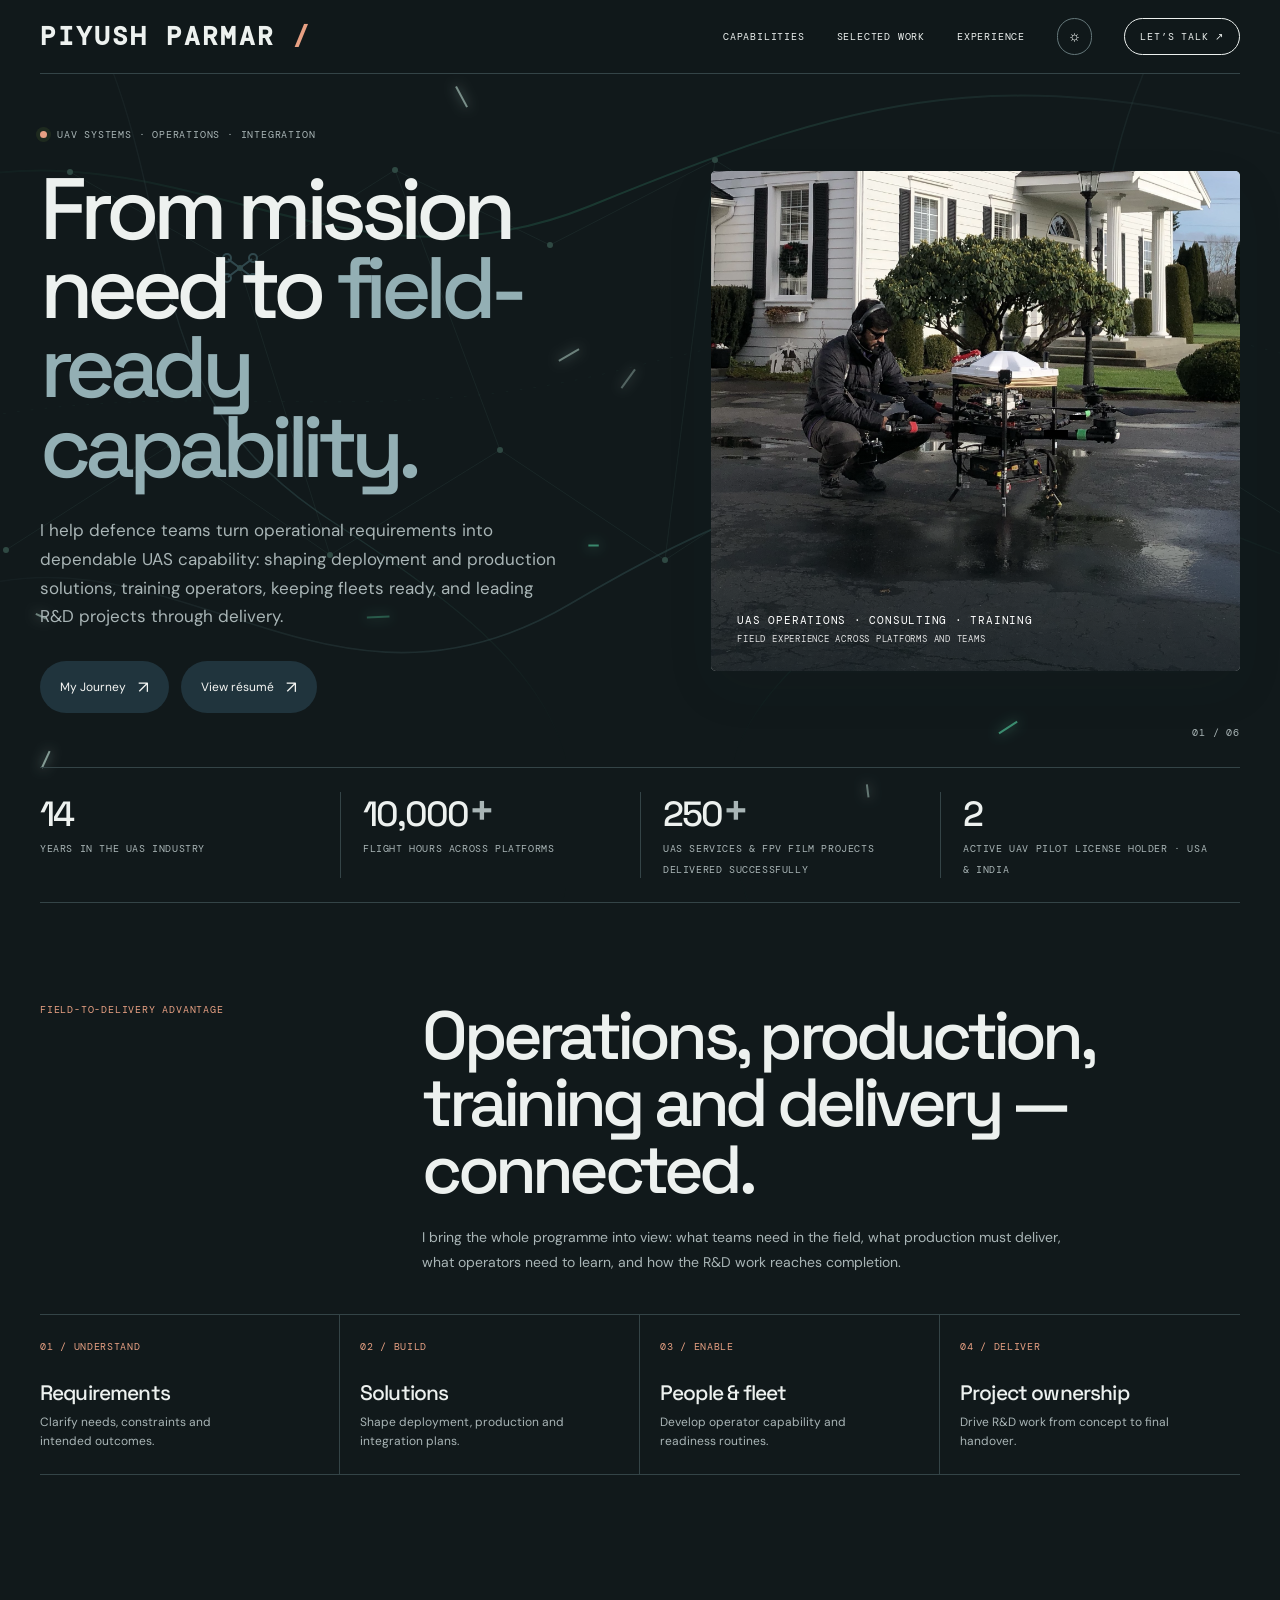
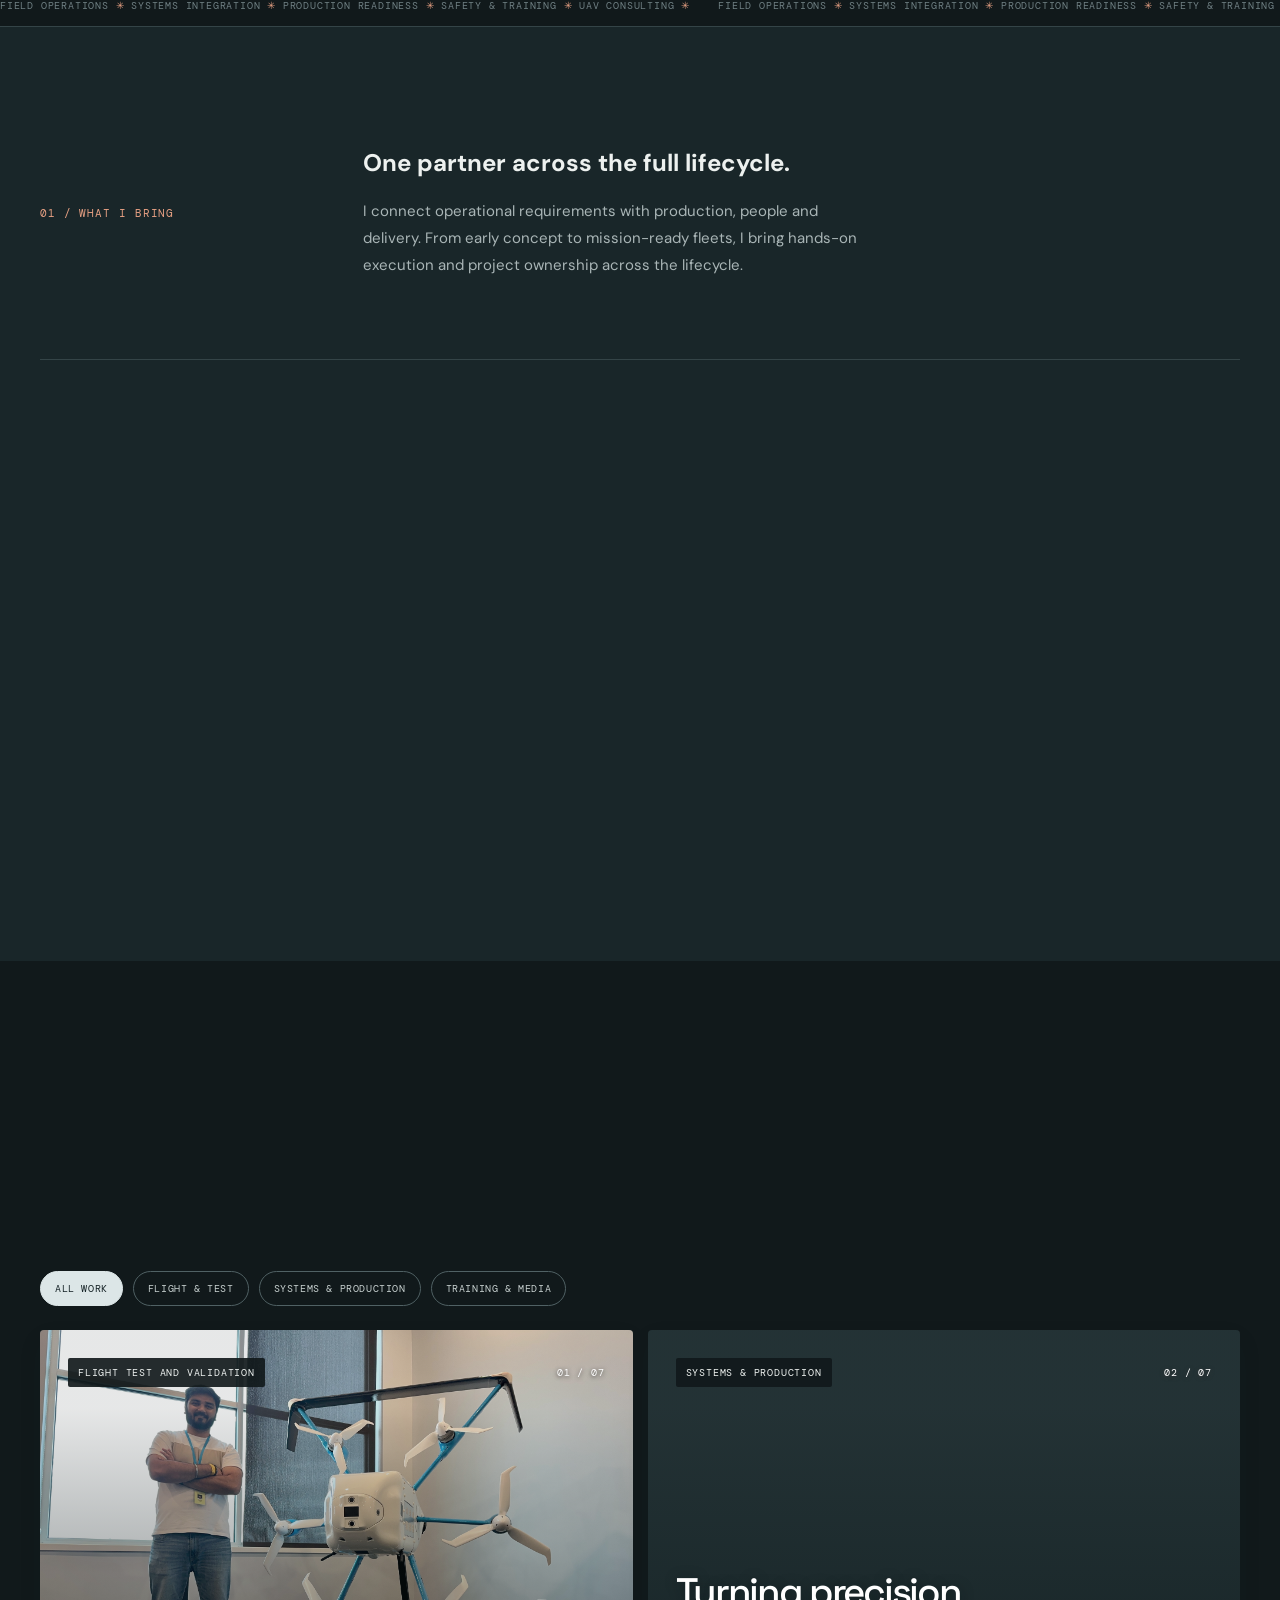
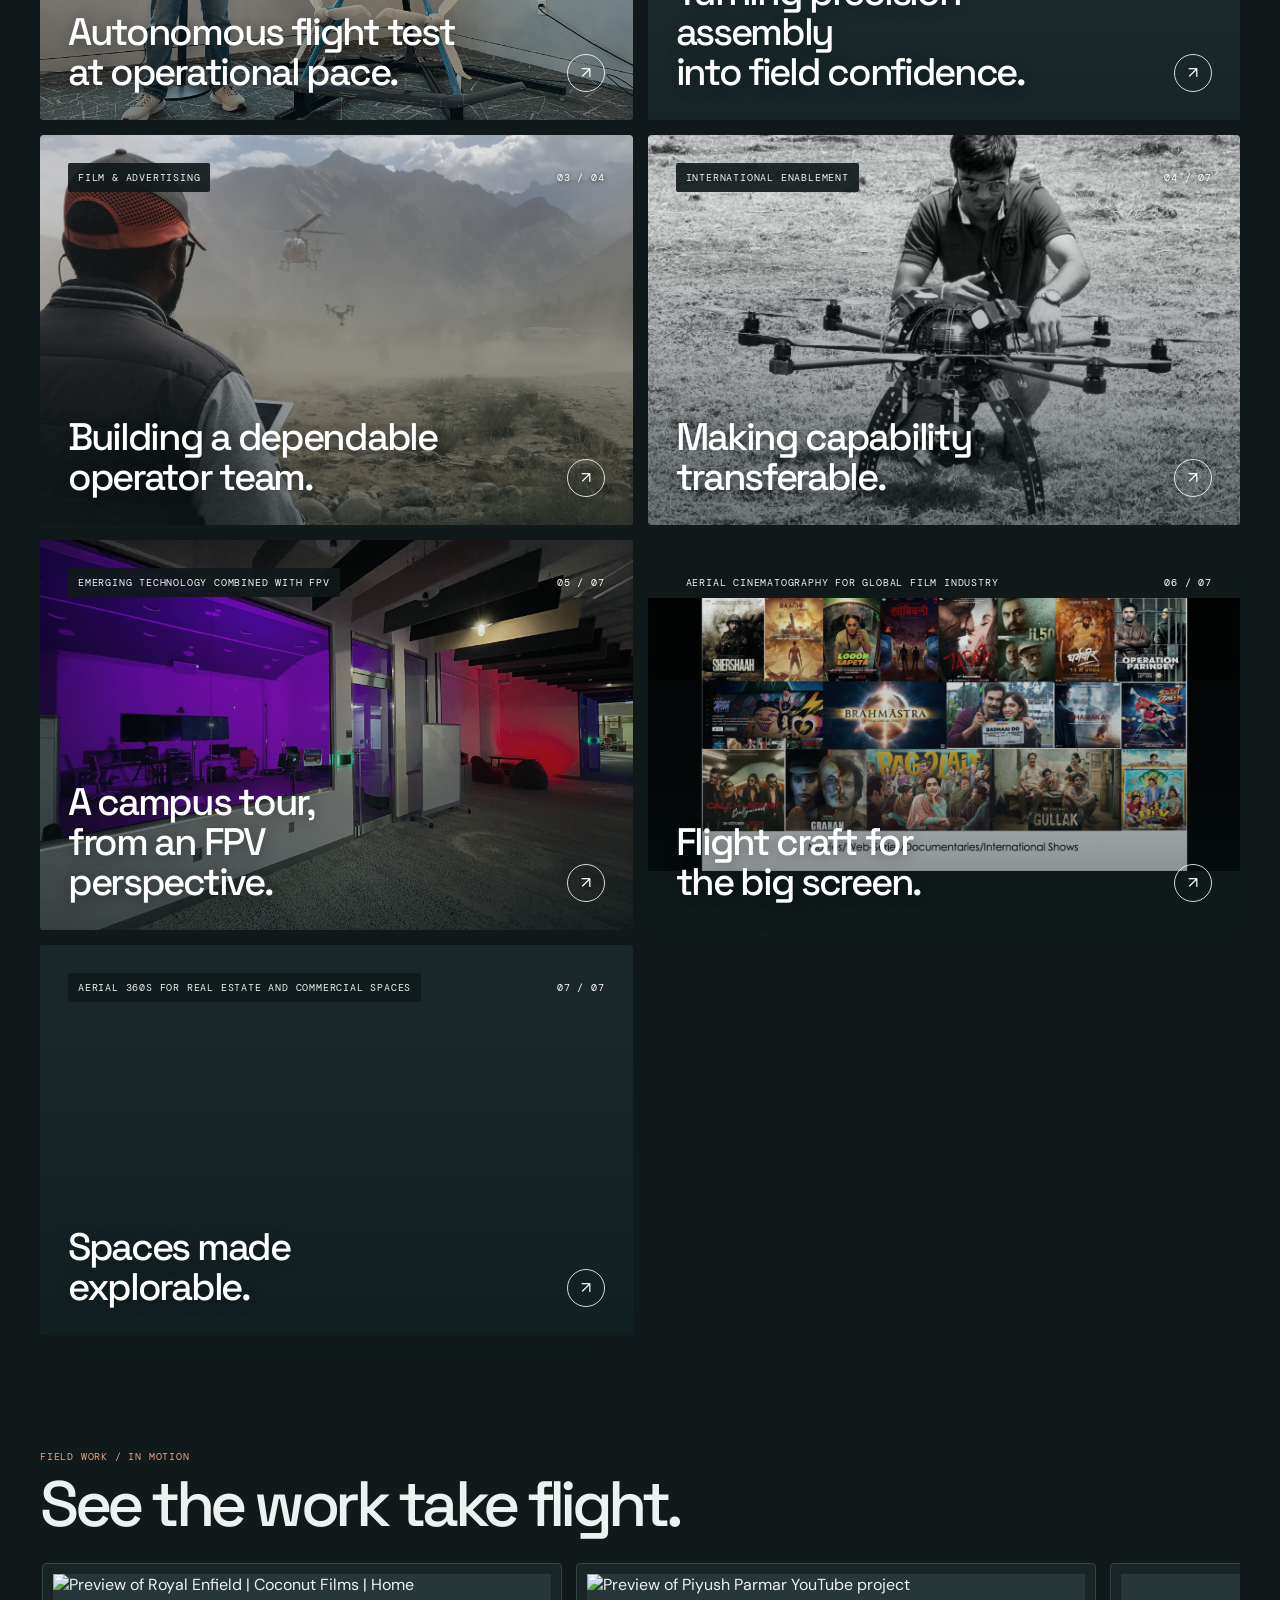
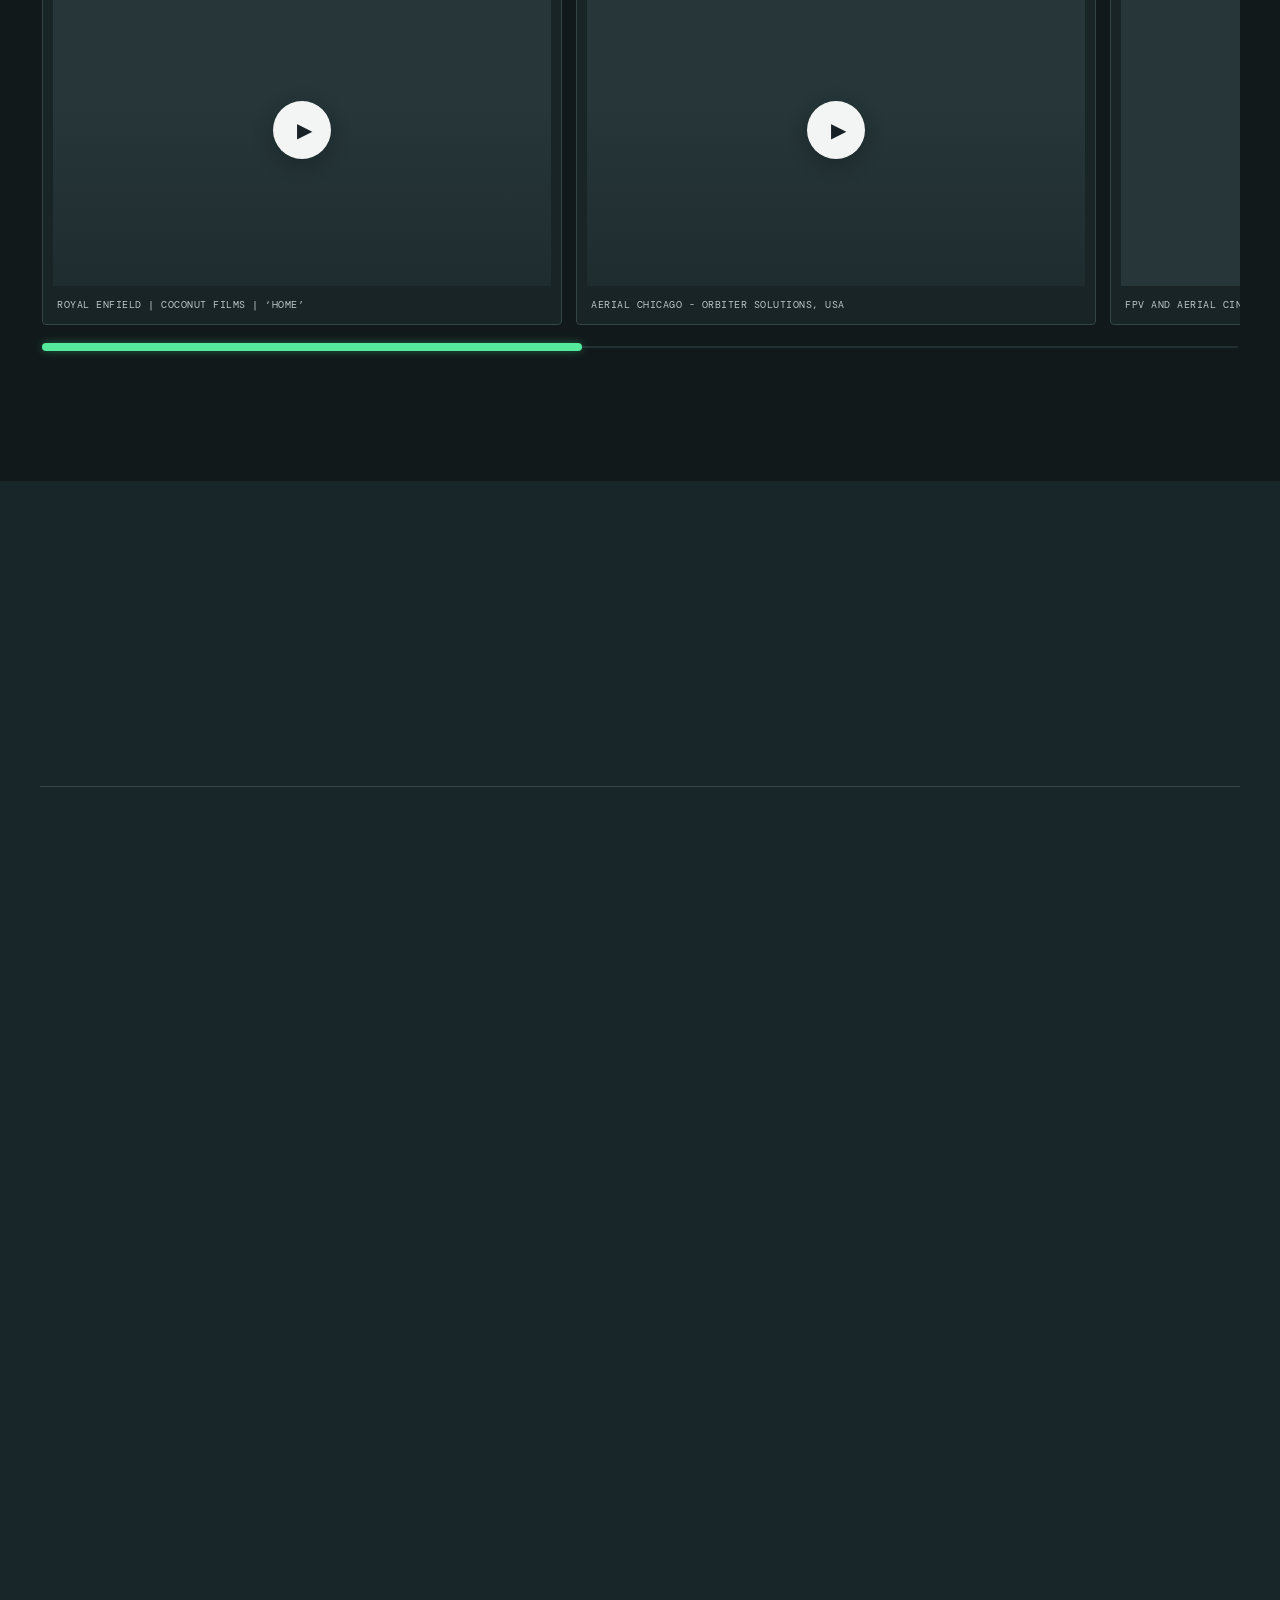
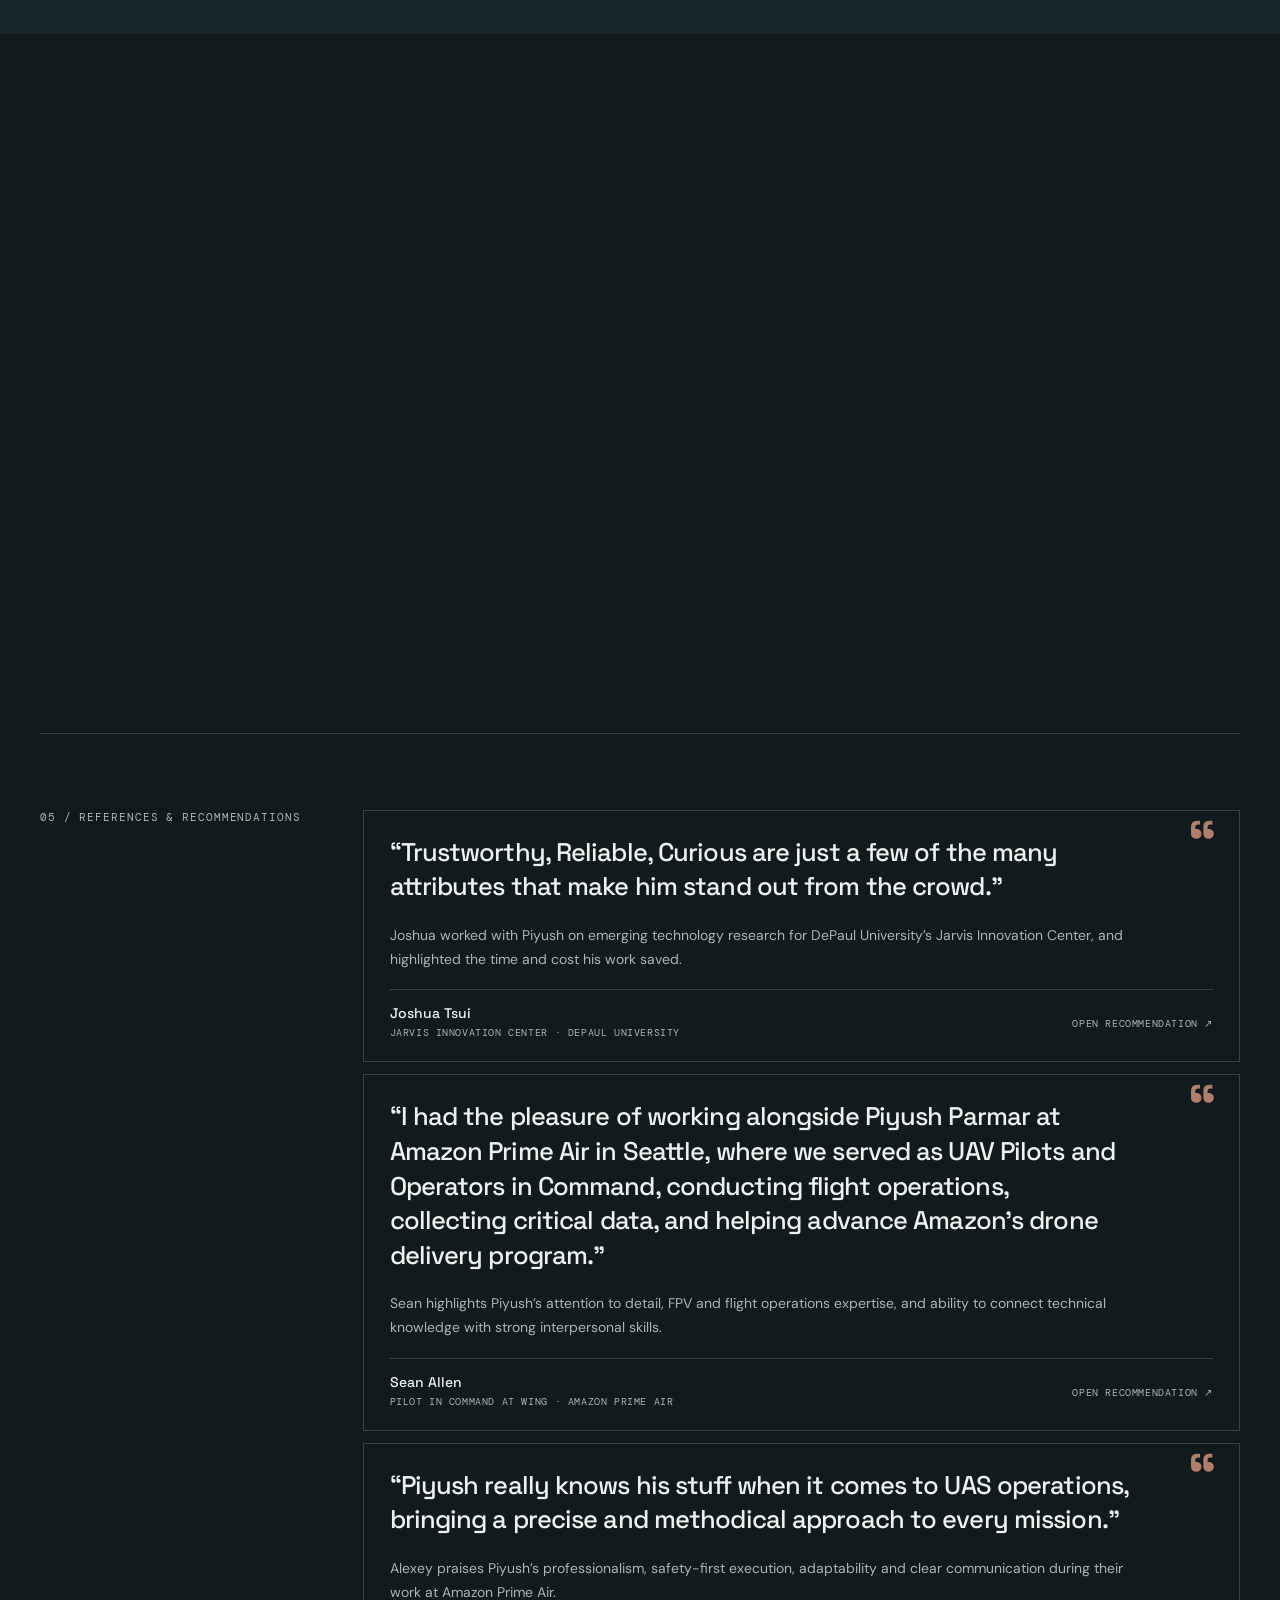
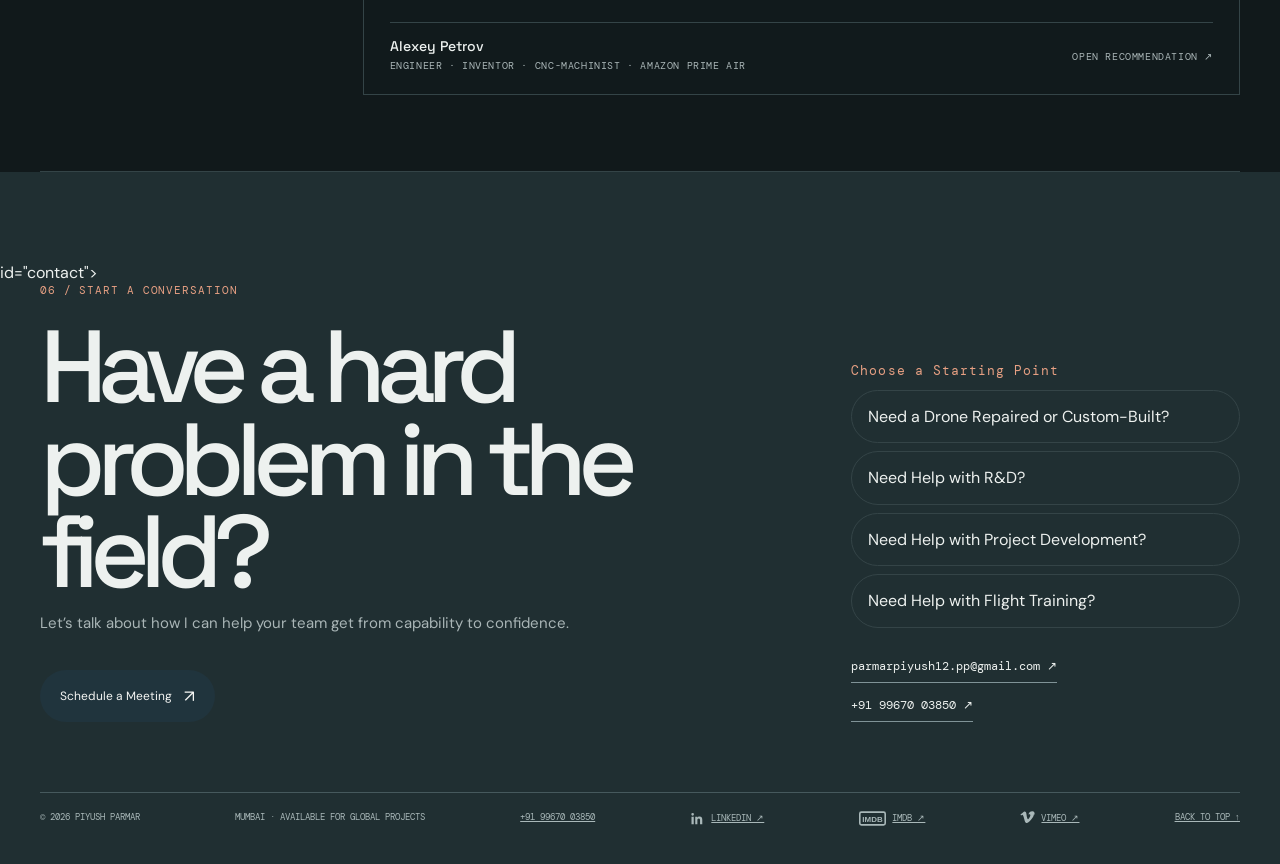
==== index.html @ 4d2d14af "Add Alexey Petrov recommendation" ====
<!DOCTYPE html>
<html lang="en" data-theme="dark">
<head>
<meta charset="utf-8"><meta name="viewport" content="width=device-width, initial-scale=1"><meta name="theme-color" content="#e9e8e2">
<title>Piyush Parmar — UAV & Defence Systems Consultant</title>
<meta name="description" content="Piyush Parmar is a UAS consultant and freelance defence contractor with 14 years in the industry and 10,000+ flight hours. Deployment, production, training, fleet readiness and defence R&D delivery.">
<style>
@import url('https://fonts.googleapis.com/css2?family=DM+Mono:wght@400;500&family=DM+Sans:wght@400;500;600;700&family=Space+Grotesk:wght@400;500;600;700&display=swap');
:root{--paper:#e9e8e2;--ink:#161b19;--muted:#65706a;--line:#bfc3b9;--lime:#c9f36a;--orange:#ef724b;--dark:#171d1a;--mono:'DM Mono',monospace;--display:'Space Grotesk',sans-serif;--body:'DM Sans',sans-serif}*{box-sizing:border-box}html{scroll-behavior:smooth}body{margin:0;background:var(--paper);color:var(--ink);font-family:var(--body);cursor:crosshair}a{color:inherit;text-decoration:none}button{font:inherit;color:inherit}.wrap{width:min(1380px,calc(100% - 72px));margin:auto}.mono,.eyebrow,.nav a,.tag,.meta,.index,.ticker,.micro{font-family:var(--mono);text-transform:uppercase;letter-spacing:.08em;font-size:10px}.nav{display:flex;justify-content:space-between;align-items:center;padding:22px 0;border-bottom:1px solid var(--line)}.brand{font:600 16px var(--display);letter-spacing:-.04em}.brand span{color:#708048}.navlinks{display:flex;gap:32px;align-items:center}.nav a{transition:opacity .2s}.nav a:hover{opacity:.55}.nav .contact-link{padding:11px 15px;border:1px solid var(--ink);border-radius:99px}.hero{min-height:680px;display:grid;grid-template-columns:1.05fr .95fr;gap:5%;align-items:center;padding:54px 0 70px;position:relative}.hero-copy{position:relative;z-index:1}.eyebrow{display:flex;gap:10px;align-items:center;color:var(--muted)}.eyebrow i{display:block;width:7px;height:7px;border-radius:50%;background:#7c9d3d;box-shadow:0 0 0 4px #7c9d3d22}.hero h1{font:500 clamp(56px,7.6vw,112px)/.91 var(--display);letter-spacing:-.085em;margin:28px 0 30px;max-width:760px}.hero h1 em{font-style:normal;color:#707c61}.hero-intro{font-size:17px;line-height:1.7;color:#515b54;max-width:500px}.actions{display:flex;gap:12px;margin-top:30px;flex-wrap:wrap}.pill{display:inline-flex;gap:12px;align-items:center;border-radius:99px;background:var(--ink);color:var(--paper);padding:15px 20px;font-size:12px;transition:transform .2s,background .2s}.pill:hover{transform:translateY(-3px);background:#354039}.pill.secondary{background:transparent;color:var(--ink);border:1px solid var(--line)}.pill .arrow{font-size:17px}.hero-art{height:510px;position:relative;overflow:hidden;background:#bcc3b4;border-radius:3px;isolation:isolate}.hero-art:before{content:'';position:absolute;inset:0;background:linear-gradient(155deg,transparent 25%,#202820bb 100%);z-index:-1}.hero-art:after{content:'';position:absolute;inset:0;background:repeating-linear-gradient(0deg,transparent 0 39px,#25342a14 40px),repeating-linear-gradient(90deg,transparent 0 39px,#25342a14 40px);z-index:-1}.terrain{position:absolute;inset:0;background:radial-gradient(ellipse at 60% 42%,#eef0db 0 4%,transparent 4.3%),radial-gradient(ellipse at 60% 42%,transparent 0 16%,#35453655 16.2% 16.5%,transparent 16.7% 31%,#35453655 31.2% 31.5%,transparent 31.7% 47%,#35453655 47.2% 47.5%,transparent 47.7%),linear-gradient(132deg,#89957d,#c4cbb9 45%,#65715e);opacity:.88}.terrain-lines{position:absolute;inset:-25%;background:repeating-linear-gradient(152deg,transparent 0 22px,#f3efd133 23px 24px,transparent 25px 55px);transform:rotate(-8deg);opacity:.7}.flight-path{position:absolute;inset:13% 8% 18%;border:1px dashed #f3f3e2a6;border-left:0;border-bottom:0;border-radius:50%;transform:rotate(-22deg)}.drone{position:absolute;width:170px;height:170px;left:48%;top:40%;transform:translate(-50%,-50%);filter:drop-shadow(0 18px 17px #10171155);animation:float 5s ease-in-out infinite}.drone svg{width:100%;height:100%;overflow:visible}.drone .spin{transform-origin:center;animation:spin 2.2s linear infinite}.drone .spin2{animation-direction:reverse;animation-duration:1.8s}@keyframes spin{to{transform:rotate(360deg)}}@keyframes float{50%{translate:0 -9px}}.coord{position:absolute;color:#f5f4e8;font:10px var(--mono);text-shadow:0 1px 5px #111}.coord.top{top:18px;left:18px}.coord.bottom{right:18px;bottom:18px;text-align:right}.scan{position:absolute;left:8%;top:18%;width:8px;height:8px;border:1px solid var(--lime);border-radius:50%;box-shadow:0 0 0 7px #c9f36a33,0 0 22px var(--lime)}.art-label{position:absolute;left:20px;bottom:24px;color:#fff;font:11px var(--mono);text-transform:uppercase;letter-spacing:.07em}.art-label small{display:block;color:#ffffffa6;margin-top:6px;font-size:9px}.hero-index{position:absolute;right:0;bottom:28px;color:#899087}.stats{display:grid;grid-template-columns:repeat(4,1fr);border-top:1px solid var(--line);border-bottom:1px solid var(--line);padding:22px 0 24px}.stat{padding:0 22px;border-left:1px solid var(--line)}.stat:first-child{padding-left:0;border:0}.stat strong{display:block;font:500 35px var(--display);letter-spacing:-.06em}.stat span{color:var(--muted);font:10px var(--mono);text-transform:uppercase;letter-spacing:.06em}.section{padding:130px 0}.section-head{display:grid;grid-template-columns:.5fr 1.5fr;gap:30px;margin-bottom:60px}.section h2{font:500 clamp(42px,6vw,76px)/.98 var(--display);letter-spacing:-.07em;margin:0;max-width:800px}.section-intro{font-size:15px;line-height:1.8;color:var(--muted);max-width:510px;margin:20px 0}.services{background:var(--dark);color:var(--paper);padding:110px 0 120px}.services .eyebrow{color:#adb5aa}.services .section-intro{color:#a7b0a8}.service-grid{display:grid;grid-template-columns:repeat(3,1fr);border-top:1px solid #49514b}.service{padding:25px 24px 28px 0;border-bottom:1px solid #49514b;min-height:240px;transition:background .25s,padding .25s}.service:hover{background:#222a24;padding-left:14px}.service .index{color:#c9f36a}.service h3{font:500 24px var(--display);letter-spacing:-.04em;margin:34px 0 12px}.service p{color:#a8b0a9;font-size:13px;line-height:1.65;max-width:320px}.service .s-icon{float:right;color:#c9f36a;font:24px var(--mono)}.work{padding:120px 0}.filters{display:flex;gap:8px;flex-wrap:wrap;margin-bottom:24px}.filter{border:1px solid var(--line);background:transparent;border-radius:99px;padding:10px 14px;font:10px var(--mono);text-transform:uppercase;letter-spacing:.06em;cursor:pointer}.filter.active,.filter:hover{background:var(--ink);color:var(--paper);border-color:var(--ink)}.case-grid{display:grid;grid-template-columns:1fr 1fr;gap:15px}.case{min-height:370px;padding:28px;position:relative;overflow:hidden;background:#c4c8bc;display:flex;flex-direction:column;justify-content:space-between;cursor:pointer;transition:transform .3s}.case:hover{transform:translateY(-5px)}.case:nth-child(2){background:#c3c7ba}.case:nth-child(3){background:#adb6a6}.case:nth-child(4){background:#d6cdb9}.case-bg{position:absolute;inset:0;opacity:.5;transition:transform .6s}.case:hover .case-bg{transform:scale(1.04)}.case-bg.flight{background:radial-gradient(ellipse at 48% 60%,#dce2c6 0 4%,transparent 4.5%),repeating-radial-gradient(ellipse at 48% 60%,transparent 0 38px,#55634c33 39px 40px),linear-gradient(130deg,#9da895,#717e6d)}.case-bg.factory{background:linear-gradient(110deg,transparent 30%,#25312eaa 31% 33%,transparent 34%),repeating-linear-gradient(90deg,transparent 0 63px,#313c37aa 64px 68px),linear-gradient(#c5c8b8,#727b6c)}.case-bg.camera{background:radial-gradient(ellipse at 60% 45%,#e9e3cf 0 7%,transparent 8%),repeating-linear-gradient(0deg,transparent 0 25px,#3c463b33 26px 27px),linear-gradient(135deg,#838c7c,#b7b5a1)}.case-bg.team{background:radial-gradient(ellipse at 45% 55%,#e1d8c0 0 3%,transparent 4%),radial-gradient(ellipse at 70% 49%,#5f6355 0 5%,transparent 6%),linear-gradient(135deg,#a5a895,#c6c5ad)}.case-top,.case-bottom{position:relative;z-index:1;display:flex;justify-content:space-between;align-items:center}.case-bottom{align-items:flex-end}.case .tag{background:#e9e8e2d9;padding:8px 10px}.case .index{color:#fff;text-shadow:0 1px 4px #333}.case h3{font:500 clamp(25px,3vw,39px)/1.04 var(--display);letter-spacing:-.06em;max-width:390px;margin:0}.case .open{width:38px;height:38px;border:1px solid var(--ink);border-radius:50%;display:grid;place-items:center;transition:background .2s,color .2s}.case:hover .open{background:var(--ink);color:var(--paper)}.case.hidden{display:none}.note{font-size:11px;color:var(--muted);margin-top:20px}.timeline{background:#d9d9d1;padding:110px 0}.timeline-list{border-top:1px solid #b7b9b0}.role{display:grid;grid-template-columns:.6fr 1.1fr 1.2fr;gap:28px;padding:25px 0;border-bottom:1px solid #b7b9b0;align-items:start}.role .date{color:var(--muted);font:14px var(--mono);text-transform:uppercase;letter-spacing:.04em;padding-top:6px}.role h3{font:500 21px var(--display);letter-spacing:-.04em;margin:0}.role .org{font-size:12px;color:#778078;margin-top:5px}.role p{font-size:12px;color:#586159;line-height:1.7;margin:0;max-width:440px}.capability{padding:130px 0}.cap-grid{display:grid;grid-template-columns:repeat(3,1fr);gap:10px;margin-top:48px}.cap{border:1px solid var(--line);padding:24px;min-height:190px}.cap .index{color:#78826d}.cap h3{font:500 20px var(--display);margin:34px 0 8px}.cap p{font-size:12px;color:var(--muted);line-height:1.65}.contact{background:var(--lime);padding:95px 0 40px}.contact-main{display:flex;justify-content:space-between;align-items:flex-end;gap:30px;padding-bottom:70px}.contact h2{font:500 clamp(54px,8vw,110px)/.9 var(--display);letter-spacing:-.09em;margin:24px 0 12px;max-width:820px}.contact p{font-size:15px;color:#3e4a32}.contact-details{display:grid;gap:15px;justify-items:start}.contact-link-large{font:12px var(--mono);border-bottom:1px solid #71834e;padding-bottom:8px;white-space:nowrap}.footer{display:flex;justify-content:space-between;border-top:1px solid #9bb557;padding:18px 0 4px;color:#5d6d3b;font:9px var(--mono);text-transform:uppercase}.footer a{text-decoration:underline}.modal{position:fixed;inset:0;background:#101612c7;z-index:20;display:none;place-items:center;padding:20px}.modal.show{display:grid}.modal-card{background:var(--paper);max-width:680px;width:100%;padding:clamp(25px,5vw,54px);position:relative;animation:rise .25s ease}.modal-card h2{font:500 clamp(32px,5vw,53px)/1 var(--display);letter-spacing:-.07em;margin:24px 0 16px}.modal-card p{font-size:14px;color:#586159;line-height:1.8}.modal-close{position:absolute;right:20px;top:20px;border:1px solid var(--line);background:transparent;width:36px;height:36px;border-radius:50%;cursor:pointer}.modal-meta{display:flex;gap:10px;flex-wrap:wrap;margin-top:22px}.modal-meta span{padding:8px 10px;background:#d9dcd1;font:9px var(--mono);text-transform:uppercase}.project-link{margin-top:18px}@keyframes rise{from{opacity:0;transform:translateY(12px)}to{opacity:1;transform:none}}.reveal{opacity:0;transform:translateY(18px);transition:opacity .7s,transform .7s}.reveal.in{opacity:1;transform:none}.ticker-wrap{overflow:hidden;border-bottom:1px solid var(--line);padding:14px 0;color:#70786e}.ticker{white-space:nowrap;animation:marquee 30s linear infinite;display:flex;width:max-content;gap:28px}.ticker b{color:#758a4b;font-weight:400}@keyframes marquee{to{transform:translateX(-50%)}}.edge{padding:92px 0 105px}.edge-head{display:grid;grid-template-columns:.6fr 1.4fr;column-gap:32px}.edge-head .eyebrow{grid-column:1}.edge-head h2{font:500 clamp(38px,5.5vw,68px)/.98 var(--display);letter-spacing:-.07em;margin:0;max-width:850px;grid-column:2;grid-row:1 / span 2}.edge-head p{grid-column:2;color:var(--muted);line-height:1.75;font-size:14px;max-width:650px;margin:22px 0 40px}.edge-steps{grid-column:1 / -1;display:grid;grid-template-columns:repeat(4,1fr);border-top:1px solid var(--line);border-bottom:1px solid var(--line)}.edge-steps article{padding:19px 18px 22px 0;border-right:1px solid var(--line)}.edge-steps article+article{padding-left:20px}.edge-steps article:last-child{border:0}.edge-steps span{font:10px var(--mono);letter-spacing:.07em;color:#71804e}.edge-steps h3{font:500 21px var(--display);margin:24px 0 7px;letter-spacing:-.04em}.edge-steps p{color:var(--muted);font-size:12px;line-height:1.6;max-width:220px;margin:0}
@media(max-width:800px){.wrap{width:min(100% - 36px,650px)}.navlinks{gap:15px}.navlinks a:not(.contact-link){display:none}.hero{grid-template-columns:1fr;padding:55px 0 40px;gap:35px;min-height:0}.hero h1{font-size:clamp(59px,14vw,92px)}.hero-art{height:390px}.stats{grid-template-columns:1fr 1fr;gap:20px}.stat{border:0;padding:0}.stat strong{font-size:30px}.section{padding:85px 0}.section-head{grid-template-columns:1fr;gap:18px;margin-bottom:35px}.edge-head{grid-template-columns:1fr}.edge-head .eyebrow,.edge-head h2,.edge-head p{grid-column:1;grid-row:auto}.edge-head h2{margin-top:16px}.edge-steps{grid-template-columns:1fr 1fr}.edge-steps article:nth-child(2){border-right:0}.edge-steps article:nth-child(3){padding-left:0}.section-intro{margin:0}.services{padding:85px 0}.service-grid{grid-template-columns:1fr 1fr}.service{min-height:210px}.case-grid{grid-template-columns:1fr}.case{min-height:320px}.role{grid-template-columns:1fr 1.5fr;gap:8px 20px}.role p{grid-column:2}.cap-grid{grid-template-columns:1fr 1fr}.contact-main{display:block}.contact-link-large{display:inline-block;margin-top:24px}.footer{gap:12px;flex-wrap:wrap}}@media(max-width:480px){.wrap{width:calc(100% - 30px)}.brand{font-size:14px}.hero h1{font-size:58px}.hero-art{height:330px}.drone{width:140px;height:140px}.service-grid,.cap-grid{grid-template-columns:1fr}.edge-steps{grid-template-columns:1fr}.edge-steps article,.edge-steps article+article{padding:17px 0;border-right:0;border-bottom:1px solid var(--line)}.edge-steps article:last-child{border-bottom:0}.service{min-height:180px}.role{grid-template-columns:1fr}.role p{grid-column:1}.role h3{margin-top:4px}.section h2{font-size:48px}.contact h2{font-size:58px}.actions .pill{padding:13px 15px}.footer{font-size:8px}}
</style>
<style id="reference-style-preview">
:root{--paper:#f3f5f4;--ink:#182126;--muted:#63727a;--line:#d2d9d9;--lime:#dce6e7;--orange:#bd6648;--dark:#e7ecec;--mono:'DM Mono',monospace;--display:'Space Grotesk',sans-serif;--body:'DM Sans',sans-serif}
html{scroll-padding-top:80px}body{background:var(--paper);color:var(--ink);cursor:auto}.wrap{width:min(1240px,calc(100% - 80px))}.nav{position:sticky;top:0;background:#f3f5f4ed;backdrop-filter:blur(12px);z-index:10;padding:18px 0;border-color:var(--line)}.brand span{color:var(--orange);background:transparent}.eyebrow i{color:var(--orange);background:var(--orange)}.hero{min-height:610px;grid-template-columns:1fr .9fr;gap:7%;padding:54px 0}.hero h1{font-size:clamp(54px,6.8vw,94px);letter-spacing:-.075em}.hero h1 em{color:#56717b}.hero-intro{color:#52636b;max-width:530px}.pill{background:#20343d;color:#f4f5f3}.pill:hover{background:#385662}.pill.secondary{background:transparent;color:var(--ink);border-color:#9caaad}.hero-art{height:500px;background:#ced8d9;border-radius:5px;box-shadow:0 18px 50px #192d3214;overflow:hidden}.hero-art:before{z-index:1;background:linear-gradient(180deg,transparent 54%,#101b20aa 100%)}.hero-art:after{display:none}.hero-art .terrain,.hero-art .terrain-lines,.hero-art .flight-path,.hero-art .scan,.hero-art .drone,.hero-art>.coord{display:none}.reference-photo{position:absolute;inset:0;width:100%;height:100%;object-fit:cover;object-position:center 35%;filter:saturate(.76)}.art-label{z-index:2;left:26px;bottom:26px;font-size:11px}.art-label small{color:#ffffffe0}.hero-index{color:var(--muted)}.stats{padding:24px 0;border-color:var(--line)}.stat{border-color:var(--line)}.stat strong{color:#243840}.stat strong span{color:var(--orange)}.stat span{color:var(--muted)}.edge{padding:100px 0 110px}.edge-steps{border-color:var(--line)}.edge-steps article{border-color:var(--line)}.edge-steps span,.edge-head .eyebrow{color:var(--orange)}.edge-steps p{color:var(--muted)}.ticker-wrap{border-color:var(--line);color:#6f7f83}.ticker b{color:var(--orange)}.services{background:#e7ecec;color:var(--ink);padding:100px 0}.services .eyebrow{color:var(--orange)}.services .section-intro{color:var(--muted)}.service-grid{border-color:#cad3d4}.service{border-color:#cad3d4}.service:hover{background:#dde5e5}.service .index,.service .s-icon{color:var(--orange)}.service p{color:#596970}.case{min-height:390px;border-radius:4px;background:#dce2e1;box-shadow:0 10px 26px #1a2a3010}.case-bg{opacity:1;background-size:cover;background-position:center;filter:saturate(.78)}.case:after{content:'';position:absolute;inset:0;z-index:0;background:linear-gradient(180deg,#0b17191a 20%,#0b17198c 100%);pointer-events:none}.case-top,.case-bottom{z-index:1}.case .tag{background:#f3f5f4e8;color:var(--ink);border-radius:2px}.case .index{color:white}.case h3{color:#fff;text-shadow:0 2px 14px #08111366}.case .open{color:#fff;border-color:#ffffffd1}.case:hover .open{background:#fff;color:var(--ink)}.work{padding:105px 0}.filters{gap:10px}.filter{border-color:#c2cccd;color:#52636a}.filter.active,.filter:hover{background:#20343d;border-color:#20343d}.note{color:var(--muted)}.media-showcase{padding:10px 0 110px}.media-heading{display:flex;justify-content:space-between;align-items:end;gap:30px;margin-bottom:28px}.media-heading .eyebrow{color:var(--orange)}.media-heading h2{font:500 clamp(38px,5vw,64px)/.98 var(--display);letter-spacing:-.07em;margin:10px 0 0}.media-heading p{max-width:390px;color:var(--muted);line-height:1.7;font-size:13px}.media-grid{display:flex;gap:14px;overflow-x:auto;overscroll-behavior-x:contain;scroll-snap-type:x mandatory;scroll-padding:2px;padding:0 2px 16px;scrollbar-width:thin;scrollbar-color:var(--muted) transparent}.media-card{flex:0 0 clamp(300px,42vw,520px);scroll-snap-align:start}.media-card{margin:0;background:#e3e8e7;border:1px solid var(--line);padding:10px;border-radius:4px}.media-frame{display:block;width:100%;aspect-ratio:16/10;border:0;background:#d4dddd;object-fit:cover}.media-card figcaption{font:10px var(--mono);letter-spacing:.05em;text-transform:uppercase;color:#56676d;padding:12px 4px 3px}.timeline{background:#e8eceb;padding:100px 0}.timeline-list{border-color:#cbd3d3}.role{border-color:#cbd3d3}.role .date{color:var(--orange)}.role p{color:#56666d}.role .org{color:#68777c}.cap-grid{gap:14px}.cap{background:#f6f7f5;border-color:#d2d9d9;border-radius:3px}.cap .index{color:var(--orange)}.cap p{color:#596970}.contact{background:#dfe8e8;padding:90px 0 34px}.contact .eyebrow{color:var(--orange)}.contact p{color:#506168}.contact-link-large{border-color:#87999d}.footer{border-color:#c0ccce;color:#50666e}.contact-details{display:grid;gap:15px;justify-items:start}.modal{background:#142126c7}.modal-card{border-radius:4px}.modal-meta span{background:#e0e7e6}@media(max-width:800px){.wrap{width:calc(100% - 36px)}.hero{grid-template-columns:1fr;gap:30px}.hero-art{height:410px}.services,.work,.timeline,.capability{padding-top:80px;padding-bottom:80px}.media-grid{grid-template-columns:1fr 1fr}.media-heading{display:block}.media-heading p{margin-top:14px}.contact{padding-top:75px}}@media(max-width:480px){.wrap{width:calc(100% - 30px)}.nav{padding:15px 0}.hero-art{height:335px}.hero h1{font-size:58px}.media-grid{grid-template-columns:1fr}.media-card{padding:8px}.media-heading h2{font-size:42px}}
</style>
<style id="theme-toggle-styles">
html[data-theme="dark"]{--paper:#11191b;--ink:#edf1ef;--muted:#a9b5b6;--line:#344447;--lime:#1d2b2e;--orange:#e7a083;--dark:#1a282b;background:var(--paper);color:var(--ink)}
html[data-theme="dark"] body{background:var(--paper);color:var(--ink)}html[data-theme="dark"] .nav{background:#11191bef;border-color:var(--line)}html[data-theme="dark"] .brand span{color:var(--orange)}html[data-theme="dark"] .hero h1 em{color:#93afb4}html[data-theme="dark"] .hero-intro,html[data-theme="dark"] .services .section-intro,html[data-theme="dark"] .service p,html[data-theme="dark"] .edge-steps p,html[data-theme="dark"] .note,html[data-theme="dark"] .role p,html[data-theme="dark"] .role .org,html[data-theme="dark"] .cap p,html[data-theme="dark"] .media-heading p,html[data-theme="dark"] .contact p{color:var(--muted)}html[data-theme="dark"] .stat strong{color:var(--ink)}html[data-theme="dark"] .stat span{color:var(--muted)}html[data-theme="dark"] .services,html[data-theme="dark"] .timeline{background:#192629;color:var(--ink)}html[data-theme="dark"] .service:hover{background:#223236}html[data-theme="dark"] .service-grid,html[data-theme="dark"] .service,html[data-theme="dark"] .timeline-list,html[data-theme="dark"] .role,html[data-theme="dark"] .edge-steps,html[data-theme="dark"] .edge-steps article{border-color:var(--line)}html[data-theme="dark"] .filter{border-color:#506164;color:#c7d0cf}html[data-theme="dark"] .filter.active,html[data-theme="dark"] .filter:hover{background:#dce6e7;color:#142125;border-color:#dce6e7}html[data-theme="dark"] .case{background:#263538}html[data-theme="dark"] .case .tag{background:#11191be8;color:#edf1ef}html[data-theme="dark"] .case .open{color:#fff;border-color:#ffffffd1}html[data-theme="dark"] .cap{background:#182426;border-color:var(--line)}html[data-theme="dark"] .contact{background:#202f32}html[data-theme="dark"] .contact-link-large{border-color:#809397}html[data-theme="dark"] .footer{border-color:#46595d;color:#a9b8b9}html[data-theme="dark"] .media-card{background:#182426;border-color:var(--line)}html[data-theme="dark"] .media-frame{background:#263639}html[data-theme="dark"] .media-card figcaption{color:#bac7c8}html[data-theme="dark"] .modal-card{background:var(--paper);color:var(--ink)}html[data-theme="dark"] .modal-card p{color:var(--muted)}html[data-theme="dark"] .modal-meta span{background:#243437;color:#e0e8e7}html[data-theme="dark"] .theme-toggle{color:var(--ink);border-color:#65777a}
.theme-toggle{display:inline-flex;align-items:center;gap:7px;border:1px solid #9caaad;background:transparent;color:var(--ink);border-radius:99px;padding:10px 12px;font:10px var(--mono);text-transform:uppercase;letter-spacing:.04em;white-space:nowrap;cursor:pointer;transition:background .2s,color .2s,border-color .2s}.theme-toggle span{font-size:15px;line-height:1}.theme-toggle:hover{background:#20343d;color:#f4f5f3;border-color:#20343d}html[data-theme="dark"] .theme-toggle:hover{background:#dce6e7;color:#142125;border-color:#dce6e7}
</style>
<script id="theme-toggle-logic">document.addEventListener("DOMContentLoaded",()=>{const root=document.documentElement,button=document.getElementById("themeToggle"),journey=document.querySelector("#journeyPopup iframe");const syncJourney=()=>journey?.contentWindow?.postMessage({type:"portfolio-theme",theme:root.dataset.theme},"*");let saved="dark";try{saved=localStorage.getItem("piyush-theme")||"dark"}catch(e){}const apply=theme=>{root.dataset.theme=theme;const light=theme==="light";button.innerHTML="<span aria-hidden=\"true\">"+(light?"☾":"☼")+"</span>";button.setAttribute("aria-label","Switch to "+(light?"dark":"light")+" theme");button.setAttribute("aria-pressed",String(light));try{localStorage.setItem("piyush-theme",theme)}catch(e){}syncJourney()};apply(saved);journey?.addEventListener("load",syncJourney);button.addEventListener("click",()=>apply(root.dataset.theme==="dark"?"light":"dark"))});</script>
<style id="media-link-fix">.media-link{position:relative;overflow:hidden;background:#182426}.media-link img{display:block;width:100%;height:100%;object-fit:cover}.media-link:after{content:"";position:absolute;inset:0;background:linear-gradient(0deg,#11191b55,transparent 58%);pointer-events:none}.play-icon{position:absolute;left:50%;top:50%;transform:translate(-50%,-50%);width:58px;height:58px;border-radius:50%;display:grid;place-items:center;padding-left:4px;background:#f3f5f4;color:#182126;font:20px var(--body);box-shadow:0 5px 20px #08111355;z-index:1;transition:transform .2s}.media-link:hover .play-icon{transform:translate(-50%,-50%) scale(1.08)}</style>

<style id="local-photo-fit-styles">.case-bg.local-fit{background-size:contain,cover;background-position:center;background-repeat:no-repeat}.case:hover .case-bg.local-fit{transform:none}</style>
<style id="local-case-video-styles">.case-video{position:absolute;inset:0;z-index:0;width:100%;height:100%;object-fit:cover;object-position:center;filter:saturate(.82);pointer-events:none}.case-video+ .case-bg{display:none}@media(prefers-reduced-motion:reduce){.case-video{display:none}}</style>

<style id="momento-card-thumbnail-styles">.case-embed{position:absolute;inset:0;width:100%;height:100%;border:0;z-index:0;background:#1b292c;pointer-events:none}.case-bottom .open{position:relative;z-index:4;pointer-events:auto}.case-embed+.case-bg{display:none}.case-embed~.case-top,.case-embed~.case-bottom{z-index:2}</style>
<style id="journey-popup-styles">.actions button.pill{border:0;font-family:var(--body);cursor:pointer}.actions button.pill:hover{transform:translateY(-3px);background:#354039}.journey-popup{width:min(74.8vw,1054px);height:min(69.7vh,722.5px);max-width:none;max-height:none;padding:0;border:1px solid #3d5559;border-radius:8px;overflow:hidden;background:#10191c;box-shadow:0 28px 100px #0009}.journey-popup::backdrop{background:#071012d9;backdrop-filter:blur(7px)}.journey-popup iframe{display:block;width:100%;height:100%;border:0;background:#10191c}.journey-popup-close{position:absolute;right:14px;top:14px;z-index:2;width:42px;height:42px;border:1px solid #9bb0b2;border-radius:50%;background:#10191ce8;color:#eef3f1;font:24px/1 var(--body);cursor:pointer;box-shadow:0 4px 18px #0007}.journey-popup-close:hover{border-color:#fa8866;color:#fa8866}@media(max-width:600px){.journey-popup{width:calc(85vw - 24px);height:calc(85dvh - 34px);max-height:none;border-radius:8px}}</style>
<style id="portfolio-contact-and-media-updates">.media-grid::-webkit-scrollbar{height:8px}.media-grid::-webkit-scrollbar-track{background:transparent}.media-grid::-webkit-scrollbar-thumb{background:var(--line);border-radius:99px}.media-card{min-width:0}.role .date{font-size:14px}.references-placeholder{display:grid;grid-template-columns:.5fr 1.5fr;gap:30px;align-items:start;padding:76px 0;border-top:1px solid var(--line);border-bottom:1px solid var(--line)}.references-copy h2{font:500 clamp(30px,4vw,48px)/1 var(--display);letter-spacing:-.065em;margin:0 0 14px}.references-copy p{color:var(--muted);font-size:14px;margin:0 0 18px}.references-copy .micro{color:var(--orange)}.phone-options{padding:0 0 8px;border:0;border-bottom:1px solid #71834e;background:transparent;text-align:left;cursor:pointer}.phone-options:hover{color:var(--orange)}.phone-choice{width:min(420px,calc(100% - 32px));padding:28px;border:1px solid var(--line);border-radius:8px;background:var(--paper);color:var(--ink);box-shadow:0 24px 80px #0007}.phone-choice::backdrop{background:#10191ccc;backdrop-filter:blur(5px)}.phone-choice h2{font:500 28px/1.05 var(--display);letter-spacing:-.05em;margin:0 35px 10px 0}.phone-choice p{font-size:13px;color:var(--muted);margin:0 0 20px}.phone-choice-actions{display:flex;gap:10px;flex-wrap:wrap}.phone-choice-actions a,.phone-choice-actions button{display:inline-flex;padding:11px 14px;border:1px solid var(--line);border-radius:99px;background:transparent;color:var(--ink);font:10px var(--mono);text-transform:uppercase;letter-spacing:.05em;cursor:pointer}.phone-choice-actions a:hover,.phone-choice-actions button:hover{border-color:var(--orange);color:var(--orange)}.phone-choice-close{position:absolute;right:14px;top:14px;width:34px;height:34px;border:1px solid var(--line);border-radius:50%;background:transparent;color:var(--ink);font-size:20px;cursor:pointer}html[data-theme="dark"] .phone-options{border-color:#809397}@media(max-width:800px){.references-placeholder{grid-template-columns:1fr;gap:14px;padding:56px 0}.role .date{font-size:12px}}@media(max-width:480px){.media-card{flex-basis:min(86vw,420px)}.role .date{font-size:11px}}</style>
<style id="recommendation-card-style">.recommendation-list{display:grid;grid-template-columns:1fr;gap:12px}.recommendation-card{position:relative;padding:24px 26px 22px;border:1px solid var(--line);background:color-mix(in srgb,var(--dark) 5%,var(--paper));max-width:900px;cursor:pointer;transition:transform .22s,border-color .22s,box-shadow .22s}.recommendation-card:hover,.recommendation-card:focus-visible{transform:translateY(-3px);border-color:var(--orange);box-shadow:0 14px 36px #0002;outline:none}.recommendation-card:before{content:'“';position:absolute;right:22px;top:3px;color:var(--orange);font:700 56px/1 var(--display);opacity:.75}.recommendation-quote{max-width:740px;margin:0 50px 20px 0;color:var(--ink);font:500 clamp(19px,2vw,26px)/1.35 var(--display);letter-spacing:-.035em}.recommendation-context{max-width:740px;margin:0 0 20px;color:var(--muted);font-size:13px;line-height:1.7}.recommendation-byline{display:flex;align-items:center;justify-content:space-between;gap:16px;padding-top:14px;border-top:1px solid var(--line)}.recommendation-byline strong{display:block;font:500 14px var(--display)}.recommendation-byline span{display:block;margin-top:4px;color:var(--muted);font:10px var(--mono);text-transform:uppercase;letter-spacing:.06em}.recommendation-source{color:var(--orange);font:10px var(--mono);text-transform:uppercase;letter-spacing:.06em;white-space:nowrap}.recommendation-dialog{width:min(680px,calc(100% - 32px));padding:clamp(26px,5vw,46px);border:1px solid var(--line);background:var(--paper);color:var(--ink);box-shadow:0 30px 100px #0008;position:fixed;inset:0;margin:auto;max-height:calc(100dvh - 32px);overflow:auto}.recommendation-dialog::backdrop{background:#101612d9;backdrop-filter:blur(6px)}.recommendation-dialog .eyebrow{color:var(--orange)}.recommendation-dialog blockquote{margin:24px 0 18px;font:500 clamp(24px,4vw,38px)/1.2 var(--display);letter-spacing:-.05em}.recommendation-dialog p{color:var(--muted);font-size:14px;line-height:1.75}.recommendation-dialog .recommendation-byline{margin-top:25px}.recommendation-dialog-close{position:absolute;right:16px;top:16px;width:38px;height:38px;border:1px solid var(--line);border-radius:50%;background:transparent;color:var(--ink);font-size:22px;cursor:pointer}.recommendation-dialog-link{display:inline-flex;margin-top:24px;padding:12px 16px;border:1px solid var(--ink);border-radius:99px;font:10px var(--mono);letter-spacing:.06em;text-transform:uppercase}.recommendation-dialog-link:hover{background:var(--ink);color:var(--paper)}@media(max-width:800px){.recommendation-card{padding:21px}.recommendation-byline{align-items:flex-start;flex-direction:column;gap:9px}}</style>
<style id="service-prompt-styles">.service-prompts{margin-top:28px;max-width:780px}.prompt-label{display:block;margin-bottom:11px;color:var(--orange);font:10px var(--mono);letter-spacing:.08em;text-transform:uppercase}.prompt-list{display:flex;flex-wrap:wrap;gap:9px}.prompt-list button{padding:11px 14px;border:1px solid var(--line);border-radius:99px;background:transparent;color:var(--ink);font:10px var(--mono);letter-spacing:.02em;cursor:pointer;transition:transform .18s,border-color .18s,background .18s,color .18s}.prompt-list button:hover,.prompt-list button:focus-visible{transform:translateY(-2px);border-color:var(--orange);background:var(--orange);color:#fff;outline:none}.contact-main>div:first-child{flex:1;min-width:0}@media(max-width:800px){.contact-main{display:grid;gap:36px}.contact-details{grid-template-columns:1fr 1fr}}</style>
<style id="contact-prompt-layout">.contact-main{display:grid;grid-template-columns:minmax(0,1.3fr) minmax(270px,.7fr);align-items:end;gap:clamp(32px,7vw,100px);padding-bottom:70px}.contact-main>div:first-child{min-width:0}.contact-side{display:grid;gap:30px;align-content:end;min-width:0}.service-prompts{margin:0;max-width:none}.prompt-label{text-transform:none;font-size:11px}.prompt-list{display:grid;grid-template-columns:1fr;gap:8px}.prompt-list button{width:100%;padding:12px 14px;text-align:left;font:11px var(--body);text-transform:none;letter-spacing:0}.contact-details{display:grid;gap:14px;justify-items:start}@media(max-width:800px){.contact-main{grid-template-columns:1fr;gap:34px}.contact-side{grid-template-columns:minmax(0,1fr) 220px;align-items:start}.contact-details{align-content:start}}@media(max-width:560px){.contact-side{grid-template-columns:1fr;gap:24px}}</style>
<style id="readability-adjustments">.nav a.brand{font-size:clamp(20px,2vw,28px)}.prompt-label{font-size:13px}.prompt-list button{font-size:16px;line-height:1.35;padding:15px 16px}@media(max-width:560px){.nav a.brand{font-size:20px}.prompt-list button{font-size:15px}}</style>
<style id="portfolio-ambient-art-styles">
body{isolation:isolate}body.portfolio-custom-cursor,body.portfolio-custom-cursor *{cursor:none!important}
.portfolio-ambient,.portfolio-comets{position:fixed;inset:0;width:100%;height:100%;pointer-events:none;overflow:hidden}
.portfolio-ambient{z-index:0;opacity:.22}.portfolio-comets{z-index:0;opacity:.72;mix-blend-mode:screen}
.portfolio-ambient svg,.portfolio-comets canvas{display:block;width:100%;height:100%}
body>header,body>main{position:relative;z-index:1}
.portfolio-cursor-dot,.portfolio-cursor-ring{position:fixed;left:0;top:0;z-index:10000;pointer-events:none;opacity:0;transform:translate3d(-100px,-100px,0);transition:opacity .18s}
.portfolio-cursor-dot{width:9px;height:9px;border-radius:50%;background:#62ff9d;box-shadow:0 0 10px 4px #36fa8666,0 0 26px 9px #36fa8633}
.portfolio-cursor-ring{width:38px;height:38px;border:1px solid #77ffa6aa;border-radius:50%;box-shadow:0 0 15px #36fa8633;will-change:transform}
.portfolio-cursor-dot.is-visible,.portfolio-cursor-ring.is-visible{opacity:1}
@media(pointer:coarse),(prefers-reduced-motion:reduce){.portfolio-cursor-dot,.portfolio-cursor-ring{display:none!important}.portfolio-comets{display:none}}
</style>
<style id="media-custom-scrollbar">.media-grid{scrollbar-width:none;scrollbar-color:transparent transparent}.media-grid::-webkit-scrollbar{display:none;width:0;height:0}.media-grid{scroll-snap-type:none}.media-scrollbar{height:12px;margin:0 2px 18px;position:relative;touch-action:none;user-select:none}.media-scrollbar:before{content:"";position:absolute;left:0;right:0;top:5px;height:2px;border-radius:99px;background:var(--line);opacity:.55}.media-scrollbar-thumb{position:absolute;left:0;top:2px;height:8px;min-width:36px;border-radius:99px;background:#54e99b;box-shadow:0 0 9px #54e99b55;transition:background .15s}.media-scrollbar:hover .media-scrollbar-thumb{background:#7bffb4}.media-scrollbar:focus-visible{outline:1px solid #54e99b;outline-offset:4px}</style>
<style id="inquiry-dialog-styles">.inquiry-dialog{width:min(560px,calc(100% - 32px));padding:clamp(26px,5vw,44px);border:1px solid var(--line);background:var(--paper);color:var(--ink);box-shadow:0 30px 100px #0008;position:fixed;inset:0;margin:auto;max-height:calc(100dvh - 32px);overflow:auto}.inquiry-dialog::backdrop{background:#101612d9;backdrop-filter:blur(6px)}.inquiry-dialog h2{font:500 clamp(30px,5vw,44px)/1 var(--display);letter-spacing:-.065em;margin:12px 42px 10px 0}.inquiry-intro{color:var(--muted);font-size:13px;line-height:1.6;margin:0 0 18px}.inquiry-topic{display:grid;gap:5px;padding:12px 14px;margin-bottom:18px;border:1px solid var(--line);background:color-mix(in srgb,var(--dark) 5%,var(--paper))}.inquiry-topic span{font:10px var(--mono);color:var(--orange);text-transform:uppercase;letter-spacing:.08em}.inquiry-topic strong{font-size:14px;font-weight:500}.inquiry-form{display:grid;gap:14px}.inquiry-form label{display:grid;gap:6px;font:11px var(--mono);text-transform:uppercase;letter-spacing:.04em}.inquiry-form input,.inquiry-form textarea{width:100%;padding:12px 13px;border:1px solid var(--line);border-radius:3px;background:transparent;color:var(--ink);font:14px var(--body);text-transform:none;letter-spacing:normal;outline:none}.inquiry-form textarea{resize:vertical;min-height:120px}.inquiry-form input:focus,.inquiry-form textarea:focus{border-color:var(--orange);box-shadow:0 0 0 2px color-mix(in srgb,var(--orange) 20%,transparent)}.inquiry-honeypot{position:absolute!important;left:-10000px!important;width:1px!important;height:1px!important;opacity:0!important}.inquiry-status{margin:0;color:var(--muted);font-size:13px;line-height:1.5}.inquiry-form-actions{display:flex;gap:10px;align-items:center;margin-top:2px}.inquiry-form-actions button{padding:12px 16px;border:1px solid var(--line);border-radius:99px;background:var(--ink);color:var(--paper);font:10px var(--mono);text-transform:uppercase;letter-spacing:.05em;cursor:pointer}.inquiry-form-actions button[type=button]{background:transparent;color:var(--ink)}.inquiry-form-actions button:hover{border-color:var(--orange);background:var(--orange);color:#fff}.inquiry-form-actions button:disabled{opacity:.55;cursor:wait}.inquiry-dialog-close{position:absolute;right:14px;top:14px;width:36px;height:36px;border:1px solid var(--line);border-radius:50%;background:transparent;color:var(--ink);font-size:22px;cursor:pointer}.inquiry-dialog-close:hover{border-color:var(--orange);color:var(--orange)}@media(max-width:480px){.inquiry-dialog{padding:25px 20px}.inquiry-form-actions{flex-wrap:wrap}}</style>
<style id="section-number-scale">.section-number{font-size:11.2px}</style><style id="service-line-icons">.service .s-icon svg{display:block;width:24px;height:24px;fill:none;stroke:currentColor;stroke-width:1.5;stroke-linecap:round;stroke-linejoin:round}</style><style id="resume-dialog-styles">.resume-dialog{width:min(1040px,calc(100% - 32px));height:min(90dvh,900px);padding:0;border:1px solid var(--line);background:#fff;box-shadow:0 30px 100px #0009;position:fixed;inset:0;margin:auto;max-width:none;max-height:none;overflow:visible}.resume-dialog::backdrop{background:#101612df;backdrop-filter:blur(7px)}.resume-dialog iframe{display:block;width:100%;height:100%;border:0;background:#fff}.resume-dialog-close{position:absolute;right:12px;top:12px;z-index:2;width:38px;height:38px;border:1px solid #60706b;border-radius:50%;background:#10191ce8;color:#eef3f1;font-size:22px;cursor:pointer}.resume-dialog-close:hover{border-color:var(--orange);color:var(--orange)}@media(max-width:540px){.resume-dialog{width:calc(100% - 20px);height:92dvh}}.resume-download{position:absolute;left:14px;top:14px;z-index:2;display:inline-flex;align-items:center;gap:7px;padding:9px 12px;border:1px solid #60706b;border-radius:99px;background:#10191ce8;color:#eef3f1;font:9px var(--mono);letter-spacing:.05em;text-transform:uppercase;text-decoration:none;white-space:nowrap}.resume-download:hover{border-color:var(--orange);color:var(--orange)}</style><style id="stat-plus-scale">.stat strong .stat-plus{display:inline;font:inherit;font-size:1.28em;line-height:0;vertical-align:baseline;color:var(--orange);margin-left:.015em}</style><style id="meeting-scheduler-styles">.meeting-trigger{margin-top:22px;border:0;cursor:pointer}.meeting-form select,.meeting-form input{width:100%;padding:12px 13px;border:1px solid var(--line);border-radius:3px;background:transparent;color:var(--ink);font:14px var(--body);outline:none}.meeting-form select{background:var(--paper)}.meeting-form select:focus,.meeting-form input:focus{border-color:var(--orange);box-shadow:0 0 0 2px color-mix(in srgb,var(--orange) 20%,transparent)}.meeting-form label{display:grid;gap:6px;font:11px var(--mono);text-transform:uppercase;letter-spacing:.04em}@media(max-width:480px){.meeting-trigger{margin-top:18px}}</style><style id="footer-social-icon-styles">.footer a.footer-social{display:inline-flex;align-items:center;gap:6px}.footer-social svg{display:block;width:15px;height:15px;fill:currentColor;flex:none}.footer-social .imdb-icon{width:27px;height:15px}</style></head>
<body>
<div class="portfolio-ambient" aria-hidden="true"><svg viewBox="0 0 1440 900" preserveAspectRatio="xMidYMin slice" xmlns="http://www.w3.org/2000/svg"><defs><linearGradient id="fiberA"><stop stop-color="#51e8ae" stop-opacity="0"/><stop offset=".48" stop-color="#51e8ae" stop-opacity=".7"/><stop offset="1" stop-color="#bfeeff" stop-opacity="0"/></linearGradient><linearGradient id="fiberB"><stop stop-color="#c6f4ff" stop-opacity="0"/><stop offset=".5" stop-color="#83d8d4" stop-opacity=".65"/><stop offset="1" stop-color="#71ffc2" stop-opacity="0"/></linearGradient></defs><g fill="none" stroke-linecap="round"><path d="M-80 220 C220 70 390 320 670 206 S1110 40 1510 180" stroke="url(#fiberA)" stroke-width="2"/><path d="M-70 650 C210 440 370 770 650 604 S1090 420 1510 620" stroke="url(#fiberB)" stroke-width="1.7"/><path d="M120 -70 C290 180 180 370 410 520 S700 750 620 980" stroke="url(#fiberB)" stroke-width="1.4"/><path d="M1310 -70 C1110 170 1240 390 1020 550 S760 760 860 980" stroke="url(#fiberA)" stroke-width="1.5"/><path d="M-40 440 C250 360 420 440 700 370 S1160 280 1480 390" stroke="#7ce8c2" stroke-opacity=".18" stroke-dasharray="2 12"/></g><g fill="none" stroke="#9cebd7" stroke-opacity=".28"><path d="M150 172 320 268 475 170 630 245 795 160 954 260 1120 174 1280 255"/><path d="M86 550 250 445 410 555 580 450 745 560 910 452 1080 560 1260 450 1380 525"/><path d="M320 268 410 555M475 170 580 450M795 160 745 560M954 260 910 452M1120 174 1080 560"/></g><g fill="#9cf3d0"><circle cx="150" cy="172" r="3"/><circle cx="320" cy="268" r="3"/><circle cx="475" cy="170" r="3"/><circle cx="630" cy="245" r="3"/><circle cx="795" cy="160" r="3"/><circle cx="954" cy="260" r="3"/><circle cx="1120" cy="174" r="3"/><circle cx="1280" cy="255" r="3"/><circle cx="86" cy="550" r="3"/><circle cx="250" cy="445" r="3"/><circle cx="410" cy="555" r="3"/><circle cx="580" cy="450" r="3"/><circle cx="745" cy="560" r="3"/><circle cx="910" cy="452" r="3"/><circle cx="1080" cy="560" r="3"/><circle cx="1260" cy="450" r="3"/><circle cx="1380" cy="525" r="3"/></g><g fill="none" stroke="#9fefff" stroke-width="2"><g transform="translate(320 268)"><path d="M-12-9 12 9M12-9-12 9"/><circle cx="-13" cy="-10" r="4"/><circle cx="13" cy="-10" r="4"/><circle cx="-13" cy="10" r="4"/><circle cx="13" cy="10" r="4"/></g><g transform="translate(910 452)"><path d="M-12-9 12 9M12-9-12 9"/><circle cx="-13" cy="-10" r="4"/><circle cx="13" cy="-10" r="4"/><circle cx="-13" cy="10" r="4"/><circle cx="13" cy="10" r="4"/></g><g transform="translate(1260 450)"><path d="M-12-9 12 9M12-9-12 9"/><circle cx="-13" cy="-10" r="4"/><circle cx="13" cy="-10" r="4"/><circle cx="-13" cy="10" r="4"/><circle cx="13" cy="10" r="4"/></g></g></svg></div>
<div class="portfolio-comets" aria-hidden="true"><canvas id="portfolioCometCanvas"></canvas></div>
<div class="portfolio-cursor-dot" id="portfolioCursorDot" aria-hidden="true"></div><div class="portfolio-cursor-ring" id="portfolioCursorRing" aria-hidden="true"></div>
<header class="wrap nav"><a class="brand" href="#top">PIYUSH PARMAR<span> /</span></a><nav class="navlinks"><a href="#capabilities">Capabilities</a><a href="#work">Selected work</a><a href="#experience">Experience</a><button class="theme-toggle" id="themeToggle" type="button" aria-label="Switch to light theme" aria-pressed="false"><span aria-hidden="true">☼</span></button><a class="contact-link" href="#contact">Let’s talk ↗</a></nav></header>
<main id="top">
<section class="wrap hero"><div class="hero-copy"><div class="eyebrow"><i></i> UAV systems · operations · integration</div><h1>From mission need to <em>field-ready capability.</em></h1><p class="hero-intro">I help defence teams turn operational requirements into dependable UAS capability: shaping deployment and production solutions, training operators, keeping fleets ready, and leading R&D projects through delivery.</p><div class="actions"><button class="pill" id="journeyOpen" type="button">My Journey <span class="arrow">↗</span></button><button class="pill resume-open" id="resumeOpen" type="button">View résumé <span class="arrow">↗</span></button></div></div>
<div class="hero-art" aria-label="Piyush Parmar with a UAV"><div class="terrain"></div><div class="terrain-lines"></div><div class="flight-path"></div><div class="scan"></div><div class="drone"><svg viewBox="0 0 200 200" fill="none" xmlns="http://www.w3.org/2000/svg"><g stroke="#18211b" stroke-width="5" stroke-linecap="round"><path d="M100 100L46 52M100 100l54-48M100 100l-54 48M100 100l54 48"/><path d="M75 80l-9 9m59-9 9 9M75 120l-9-9m59 9 9-9" stroke-width="8"/></g><g fill="#222c23" stroke="#dce4cc" stroke-width="2"><circle cx="43" cy="49" r="19"/><circle cx="157" cy="49" r="19"/><circle cx="43" cy="151" r="19"/><circle cx="157" cy="151" r="19"/></g><g class="spin" stroke="#dce4cc" stroke-width="2"><path d="M29 49h28M43 35v28"/><path d="M143 49h28M157 35v28"/></g><g class="spin spin2" stroke="#dce4cc" stroke-width="2"><path d="M29 151h28M43 137v28"/><path d="M143 151h28M157 137v28"/></g><path d="M82 87h36l8 13-8 13H82l-8-13 8-13Z" fill="#c9f36a" stroke="#18211b" stroke-width="4"/><circle cx="100" cy="101" r="6" fill="#263029"/></svg></div><div class="coord top">MISSION 08.42.17<br>LINK / ACTIVE</div><div class="art-label">Field systems, seen from above<small>Operational perspective · 19° 04′ N</small></div><div class="coord bottom">UAS / FIELD READINESS<br>GPS LOCK ◉</div></div><div class="hero-index mono">01 / 06</div></section>
<div class="wrap stats reveal"><div class="stat"><strong>14</strong><span>years in the UAS industry</span></div><div class="stat"><strong>10,000<span class="stat-plus">+</span></strong><span>flight hours across platforms</span></div><div class="stat"><strong>250<span class="stat-plus">+</span></strong><span>UAS services &amp; FPV film projects delivered successfully</span></div><div class="stat"><strong>2</strong><span>Active UAV pilot license holder · USA & India</span></div></div>
<section class="edge wrap reveal"><div class="edge-head"><div class="eyebrow">Field-to-delivery advantage</div><h2>Operations, production, training and delivery — connected.</h2><p>I bring the whole programme into view: what teams need in the field, what production must deliver, what operators need to learn, and how the R&D work reaches completion.</p></div><div class="edge-steps"><article><span>01 / UNDERSTAND</span><h3>Requirements</h3><p>Clarify needs, constraints and intended outcomes.</p></article><article><span>02 / BUILD</span><h3>Solutions</h3><p>Shape deployment, production and integration plans.</p></article><article><span>03 / ENABLE</span><h3>People & fleet</h3><p>Develop operator capability and readiness routines.</p></article><article><span>04 / DELIVER</span><h3>Project ownership</h3><p>Drive R&D work from concept to final handover.</p></article></div></section>
<div class="ticker-wrap"><div class="ticker"><span>FIELD OPERATIONS <b>✳</b> SYSTEMS INTEGRATION <b>✳</b> PRODUCTION READINESS <b>✳</b> SAFETY & TRAINING <b>✳</b> UAV CONSULTING <b>✳</b></span><span>FIELD OPERATIONS <b>✳</b> SYSTEMS INTEGRATION <b>✳</b> PRODUCTION READINESS <b>✳</b> SAFETY & TRAINING <b>✳</b> UAV CONSULTING <b>✳</b></span></div></div>
<section class="services" id="capabilities"><div class="wrap"><div class="section-head reveal"><div class="eyebrow section-number">01 / What I bring</div><div><h2>One partner across the full lifecycle.</h2><p class="section-intro">I connect operational requirements with production, people and delivery. From early concept to mission-ready fleets, I bring hands-on execution and project ownership across the lifecycle.</p></div></div><div class="service-grid"><article class="service reveal"><span class="index">FLIGHT</span><span class="s-icon" aria-hidden="true"><svg viewBox="0 0 24 24"><path d="M4 4 10 10M20 4 14 10M4 20l6-6m10 6-6-6"/><circle cx="3.5" cy="3.5" r="2"/><circle cx="20.5" cy="3.5" r="2"/><circle cx="3.5" cy="20.5" r="2"/><circle cx="20.5" cy="20.5" r="2"/><circle cx="12" cy="12" r="2.5"/></svg></span><h3>Deployment & flight operations</h3><p>Requirements-led deployment planning, UAS integration and flight operations shaped around the environment, team and mission needs.</p></article><article class="service reveal"><span class="index">SYSTEMS</span><span class="s-icon" aria-hidden="true"><svg viewBox="0 0 24 24"><path d="m10 2-.5 2.2a8 8 0 0 0-2 .8L5.6 3.8 3.8 5.6 5 7.5a8 8 0 0 0-.8 2L2 10v4l2.2.5a8 8 0 0 0 .8 2l-1.2 1.9 1.8 1.8 1.9-1.2a8 8 0 0 0 2 .8L10 22h4l.5-2.2a8 8 0 0 0 2-.8l1.9 1.2 1.8-1.8-1.2-1.9a8 8 0 0 0 .8-2L22 14v-4l-2.2-.5a8 8 0 0 0-.8-2l1.2-1.9-1.8-1.8-1.9 1.2a8 8 0 0 0-2-.8L14 2z"/><circle cx="12" cy="12" r="3"/></svg></span><h3>Production solutions</h3><p>Design and improve production workflows, assembly processes, system integration and quality practices to build dependable capability at the required scale.</p></article><article class="service reveal"><span class="index">SAFETY</span><span class="s-icon" aria-hidden="true"><svg viewBox="0 0 24 24"><path d="M12 2 20 5v6c0 5-3.4 8.6-8 11-4.6-2.4-8-6-8-11V5z"/><path d="m8.5 12 2.3 2.3 4.8-5"/></svg></span><h3>Fleet readiness</h3><p>Practical maintenance routines, diagnostics and readiness processes that help teams keep equipment serviceable and prepared for deployment.</p></article><article class="service reveal"><span class="index">PEOPLE</span><span class="s-icon" aria-hidden="true"><svg viewBox="0 0 24 24"><circle cx="9" cy="8" r="3"/><path d="M3 20v-2a6 6 0 0 1 12 0v2z"/><circle cx="18" cy="9" r="2.5"/><path d="M17 15a4 4 0 0 1 4 4v1h-4"/></svg></span><h3>FPV & unit training</h3><p>Training for Army units in FPV piloting, deployment planning, safe operating practices and the routines that sustain fleet readiness.</p></article><article class="service reveal"><span class="index">SENSORS</span><span class="s-icon" aria-hidden="true"><svg viewBox="0 0 24 24"><circle cx="12" cy="12" r="6"/><circle cx="12" cy="12" r="1.5"/><path d="M12 2v4m0 12v4M2 12h4m12 0h4"/></svg></span><h3>End-to-end R&D delivery</h3><p>Project management from ideation and requirements through planning, coordination, prototyping and final delivery for defence R&D projects.</p></article><article class="service reveal"><span class="index">BRIDGE</span><span class="s-icon" aria-hidden="true"><svg viewBox="0 0 24 24"><circle cx="5" cy="6" r="2"/><circle cx="19" cy="6" r="2"/><circle cx="12" cy="18" r="2"/><path d="m7 7 4 8m6-8-4 8M7 6h10"/></svg></span><h3>Systems integration & improvement</h3><p>Bridge operators, engineering, production and stakeholders; turn field feedback into clear technical and process improvements.</p></article></div></div></section>
<section class="wrap work" id="work"><div class="section-head reveal"><div class="eyebrow section-number">02 / Selected experience</div><div><h2>Proof, through the work.</h2><p class="section-intro">A cross-section of field operations, systems production and mission-critical teamwork. Select a card to explore the contribution.</p></div></div><div class="filters"><button class="filter active" data-filter="all">All work</button><button class="filter" data-filter="flight">Flight & test</button><button class="filter" data-filter="systems">Systems & production</button><button class="filter" data-filter="training">Training & media</button></div><div class="case-grid">
<article class="case" data-category="flight" data-title="Autonomous flight test · Amazon Prime Air" data-detail="As Operator in Command and Safety Officer on the DA2 team, Piyush executed MK38 flight missions and captured critical flight data for autonomous aircraft development. The work combined careful mission execution, safety discipline and close collaboration with cross-functional teams to inform performance improvements." data-tags="Amazon Prime Air|Operator in Command|Flight data|Safety"><div class="case-bg flight"></div><div class="case-top"><span class="tag">Flight test and Validation</span><span class="index">01 / 07</span></div><div class="case-bottom"><h3>Autonomous flight test<br>at operational pace.</h3><span class="open">↗</span></div></article>
<article class="case" data-category="systems" data-title="Advanced drone production · BRINC" data-detail="At BRINC Drones, Piyush assembled and tested precision electromechanical systems, authored assembly documentation, troubleshot complex issues and partnered with engineering, quality and supply chain teams to strengthen production reliability." data-tags="BRINC Drones|Assembly|Quality|Process improvement"><div class="case-bg factory"></div><div class="case-top"><span class="tag">Systems & production</span><span class="index">02 / 07</span></div><div class="case-bottom"><h3>Turning precision assembly<br>into field confidence.</h3><span class="open">↗</span></div></article>
<article class="case" data-category="training" data-title="UAV operations at scale · Orbiter Media" data-detail="As founder and aerial DP, Piyush brought FPV drones into 50+ multimedia projects and trained a team of 15 operators. Team training improved troubleshooting and equipment maintenance, reducing maintenance time by 25%. The practice continues to consult on UAV operations and technical integration." data-tags="Orbiter Media|50+ projects|15 operators|Team training" data-url="https://vimeo.com/418094388"><div class="case-bg camera"></div><div class="case-top"><span class="tag">Film &amp; advertising</span><span class="index">03 / 04</span></div><div class="case-bottom"><h3>Building a dependable<br>operator team.</h3><span class="open">↗</span></div></article>
<article class="case" data-category="training" data-title="UAV Instructor" data-detail="Piyush trained 25 engineers from Myanmar Radio & Television on drone technology and aerial photography, covering piloting technique, maintenance, camera peripherals, safety standards and deployment procedures." data-tags="MRTV|25 engineers|UAV instruction|Safety"><div class="case-bg team"></div><div class="case-top"><span class="tag">International enablement</span><span class="index">04 / 07</span></div><div class="case-bottom"><h3>Making capability<br>transferable.</h3><span class="open">↗</span></div></article>
<article class="case" data-category="training" data-title="Jarvis Innovation Center · FPV tour" data-detail="An FPV drone tour created for DePaul University's Jarvis Innovation Center, bringing the space and its technology to life in a single continuous aerial perspective." data-tags="DePaul University|FPV|Innovation center|Immersive media" data-url="https://www.youtube.com/watch?v=h3HJwFW3IKA"><div class="case-bg team"></div><div class="case-top"><span class="tag">Emerging Technology Combined with FPV</span><span class="index">05 / 07</span></div><div class="case-bottom"><h3>A campus tour,<br>from an FPV perspective.</h3><span class="open">↗</span></div></article>
<article class="case" data-category="flight" data-title="Aerial cinematography · Global film industry" data-detail="Aerial cinematography consultancy and services for the global film industry, combining flight planning, drone operations and visual storytelling. View the reel on Vimeo." data-tags="Orbiter Media|Aerial cinematography|Film|Vimeo" data-url="https://vimeo.com/418094388"><div class="case-bg camera"></div><div class="case-top"><span class="tag">Aerial Cinematography for Global Film Industry</span><span class="index">06 / 07</span></div><div class="case-bottom"><h3>Flight craft for<br>the big screen.</h3><span class="open">↗</span></div></article>
<article class="case" data-category="systems" data-title="Real estate aerial 360° photography" data-detail="An interactive 360° aerial photography project, combining drone capture and immersive presentation so viewers can explore the location from a new perspective." data-tags="360° photography|Aerial capture|Interactive media" data-url="https://momento360.com/e/uc/df0c6ffcd4144d6eac6ca140e76a5b5c?utm_campaign=embed&utm_source=other&size=medium&display-plan=true"><div class="case-bg flight"></div><div class="case-top"><span class="tag">Aerial 360s for Real Estate and Commercial Spaces</span><span class="index">07 / 07</span></div><div class="case-bottom"><h3>Spaces made<br>explorable.</h3><span class="open">↗</span></div></article>
</div></section>
<section class="wrap media-showcase" id="media"><div class="media-heading"><div><div class="eyebrow">Field work / in motion</div><h2>See the work take flight.</h2></div></div><div class="media-grid" id="mediaGrid"><figure class="media-card"><a class="media-frame media-link" href="https://www.youtube.com/watch?v=4x9ktxw4Y8s" data-youtube-id="4x9ktxw4Y8s" data-video-title="Royal Enfield | Coconut Films | &#8216;Home&#8217;" aria-label="Play Royal Enfield | Coconut Films | Home on YouTube"><img src="https://img.youtube.com/vi/4x9ktxw4Y8s/hqdefault.jpg" alt="Preview of Royal Enfield | Coconut Films | Home" loading="lazy"><span class="play-icon" aria-hidden="true">&#9654;</span></a><figcaption>Royal Enfield | Coconut Films | &#8216;Home&#8217;</figcaption></figure><figure class="media-card"><a class="media-frame media-link" href="https://www.youtube.com/watch?v=Lvbjex5LuH4" data-youtube-id="Lvbjex5LuH4" aria-label="Play new project by Piyush Parmar on YouTube"><img src="https://img.youtube.com/vi/Lvbjex5LuH4/hqdefault.jpg" alt="Preview of Piyush Parmar YouTube project" loading="lazy"><span class="play-icon" aria-hidden="true">▶</span></a><figcaption>Aerial Chicago - Orbiter Solutions, USA</figcaption></figure><figure class="media-card"><iframe class="media-frame" src="https://player.vimeo.com/video/418094388?title=0&amp;byline=0&amp;portrait=0" title="Aerial and FPV work by Piyush Parmar" loading="lazy" allow="autoplay; fullscreen; picture-in-picture" allowfullscreen></iframe><figcaption>FPV and aerial cinematography · Orbiter Media</figcaption></figure><figure class="media-card"><a class="media-frame media-link" href="https://www.youtube.com/watch?v=h3HJwFW3IKA" target="_blank" rel="noopener noreferrer" aria-label="Watch FPV tour at Jarvis Innovation Center on YouTube"><img src="https://img.youtube.com/vi/h3HJwFW3IKA/hqdefault.jpg" alt="Preview of the FPV tour at Jarvis Innovation Center" loading="lazy"><span class="play-icon" aria-hidden="true">▶</span></a><figcaption>FPV tour · Jarvis Innovation Center · Illinois, Chicago</figcaption></figure><figure class="media-card"><iframe class="media-frame" src="https://momento360.com/e/uc/df0c6ffcd4144d6eac6ca140e76a5b5c?utm_campaign=embed&amp;utm_source=other&amp;size=medium&amp;display-plan=true&amp;upload-key=fc593ff7ed264fdabbfc5a8752831ec6" title="Interactive aerial 360 degree project" loading="lazy" allowfullscreen></iframe><figcaption>Immersive aerial · 360° view</figcaption></figure></div><div class="media-scrollbar" id="mediaScrollbar" role="scrollbar" aria-label="Scroll through project videos" aria-controls="mediaGrid" aria-valuemin="0" aria-valuemax="0" aria-valuenow="0" tabindex="0"><div class="media-scrollbar-thumb"></div></div></section>
<section class="timeline" id="experience"><div class="wrap"><div class="section-head reveal"><div class="eyebrow section-number">03 / Career path</div><div><h2>Experience across the stack.</h2><p class="section-intro">From freelance defence consulting and R&D project delivery to UAS operations, production and research across India and the US.</p></div></div><div class="timeline-list"><div class="role reveal"><div class="date">Mar 2026 — Present</div><div><h3>UAS Consultant & Freelance Defence Contractor</h3><div class="org">Independent · India / International</div></div><p>Develops requirements-led deployment and production solutions; trains Army units in FPV flying and fleet readiness; manages R&D projects for the armed forces from ideation through final delivery.</p></div>
<div class="role reveal"><div class="date">Mar 2025 — Nov 2025</div><div><h3>Production Technician</h3><div class="org">BRINC Drones · Seattle, WA</div></div><p>Precision assembly and system testing; documentation, troubleshooting and production process improvements alongside engineering and quality teams.</p></div>
<div class="role reveal"><div class="date">Sep 2024 — Mar 2025</div><div><h3>Operator in Command & Safety Officer</h3><div class="org">Amazon Prime Air · Seattle, WA</div></div><p>MK38 autonomous aircraft missions, flight data capture and operations safety for the DA2 team.</p></div>
<div class="role reveal"><div class="date">Aug 2023 — Jun 2024</div><div><h3>Research Assistant · Director, Creative & Technical Production</h3><div class="org">Matters at Play / PUSH Studio · DePaul University</div></div><p>Virtual production, AV systems and technical direction across research and 15+ multimedia projects.</p></div>
<div class="role reveal"><div class="date">Nov 2019 — Present</div><div><h3>Founder & Aerial DP</h3><div class="org">Orbiter Media · Mumbai, India</div></div><p>UAV consulting and aerial production; pioneered FPV integration on 50+ projects and developed operator capability.</p></div>
<div class="role reveal"><div class="date">Mar 2015 — Oct 2019</div><div><h3>Head of Aerials & Marketing</h3><div class="org">Brainwing Aerial Services · Mumbai, India</div></div><p>Led 40+ aerial projects, drone maintenance, system troubleshooting and operating safety protocols.</p></div>
<div class="role reveal"><div class="date">Aug 2015</div><div><h3>Technical Chief & UAV Flying Instructor</h3><div class="org">Myanmar Radio & Television · Yangon, Myanmar</div></div><p>Delivered drone technology, aerial photography, maintenance and safety training for 25 engineers.</p></div>
</div></div></section>
<section class="wrap capability"><div class="section-head reveal"><div class="eyebrow section-number">04 / Credentials</div><div><h2>Field hours. Platform breadth. Formal grounding.</h2><p class="section-intro">The combination that lets me contribute in the workshop, in the field and at the table where teams plan what comes next.</p></div></div><div class="cap-grid"><article class="cap reveal"><span class="index">PILOTING</span><h3>UAV Pilot License Holder · USA and India</h3><p>FAA Part 107 UAV/UAS Pilot License Holder · USA<br>DGCA RPAS UAV/UAS Pilot License Holder · India</p></article><article class="cap reveal"><span class="index">SYSTEMS</span><h3>Hands-on technical range</h3><p>Electromechanical assembly, diagnostics, calibration, maintenance, QA and camera / sensor integration. Platform experience spans ISR, surveillance, reconnaissance, trainer, FPV and strike-oriented UAS systems.</p></article><article class="cap reveal"><span class="index">EDUCATION</span><h3>Technology meets communication</h3><p>MA, Digital Communication and Media Arts · DePaul University<br>Bachelor of Mass Media · Mumbai University</p></article></div></section>
<section class="wrap references-placeholder"><div class="eyebrow section-number">05 / References & recommendations</div><div class="references-copy"><div class="recommendation-list"><article class="recommendation-card" id="joshuaRecommendation" tabindex="0" role="button" aria-haspopup="dialog" aria-controls="recommendationDialog" data-full-quote="Trustworthy, Reliable, Curious are just a few of the many attributes that make him stand out from the crowd." data-full-context="Joshua Tsui worked with Piyush on emerging technology research for DePaul University&#8217;s Jarvis Innovation Center. He praised Piyush&#8217;s reliability and curiosity, and noted the time and cost savings his work delivered."><blockquote class="recommendation-quote">&ldquo;Trustworthy, Reliable, Curious are just a few of the many attributes that make him stand out from the crowd.&rdquo;</blockquote><p class="recommendation-context">Joshua worked with Piyush on emerging technology research for DePaul University&#8217;s Jarvis Innovation Center, and highlighted the time and cost his work saved.</p><div class="recommendation-byline"><div><strong>Joshua Tsui</strong><span>Jarvis Innovation Center · DePaul University</span></div><span class="recommendation-source">Open recommendation ↗</span></div></article><article class="recommendation-card" id="seanRecommendation" tabindex="0" role="button" aria-haspopup="dialog" aria-controls="recommendationDialog" data-full-quote="I had the pleasure of working alongside Piyush Parmar at Amazon Prime Air in Seattle, where we served as UAV Pilots and Operators in Command, conducting flight operations, collecting critical data, and helping advance Amazon&#8217;s drone delivery program." data-full-context="What stood out to me about Piyush was his attention to detail, technical competence in FPV and flight operations, and natural ability to connect with people. He is approachable, easy to work with, and brings a great balance of technical knowledge and interpersonal skills to the team. It was a privilege working alongside Piyush during an exciting time in the evolution of drone delivery. I highly recommend him to any organization looking for a skilled, dependable professional who is as capable with people as he is with technology. I would gladly work with him again."><blockquote class="recommendation-quote">&ldquo;I had the pleasure of working alongside Piyush Parmar at Amazon Prime Air in Seattle, where we served as UAV Pilots and Operators in Command, conducting flight operations, collecting critical data, and helping advance Amazon&#8217;s drone delivery program.&rdquo;</blockquote><p class="recommendation-context">Sean highlights Piyush&#8217;s attention to detail, FPV and flight operations expertise, and ability to connect technical knowledge with strong interpersonal skills.</p><div class="recommendation-byline"><div><strong>Sean Allen</strong><span>Pilot in Command at Wing · Amazon Prime Air</span></div><span class="recommendation-source">Open recommendation ↗</span></div></article><article class="recommendation-card" id="alexeyRecommendation" tabindex="0" role="button" aria-haspopup="dialog" aria-controls="recommendationDialog" data-source-url="https://www.linkedin.com/in/alexeypetroff/" data-full-quote="Piyush really knows his stuff when it comes to UAS operations, bringing a precise and methodical approach to every mission." data-full-context="Alexey praises Piyush’s professionalism, safety-first execution, adaptability and clear communication during their work at Amazon Prime Air."><blockquote class="recommendation-quote">&ldquo;Piyush really knows his stuff when it comes to UAS operations, bringing a precise and methodical approach to every mission.&rdquo;</blockquote><p class="recommendation-context">Alexey praises Piyush’s professionalism, safety-first execution, adaptability and clear communication during their work at Amazon Prime Air.</p><div class="recommendation-byline"><div><strong>Alexey Petrov</strong><span>Engineer · Inventor · CNC-machinist · Amazon Prime Air</span></div><span class="recommendation-source">Open recommendation ↗</span></div></article></div></div></section>
<section class="contact"> id="contact"><div class="wrap"><div class="contact-main"><div><div class="eyebrow section-number">06 / Start a conversation</div><h2>Have a hard problem in the field?</h2><p>Let’s talk about how I can help your team get from capability to confidence.</p><button type="button" class="pill meeting-trigger" id="meetingOpen">Schedule a Meeting <span class="arrow">↗</span></button></div><div class="contact-side"><div class="service-prompts"><span class="prompt-label">Choose a Starting Point</span><div class="prompt-list"><button type="button" data-inquiry="Drone repair or custom build inquiry">Need a Drone Repaired or Custom-Built?</button><button type="button" data-inquiry="UAV research and development support">Need Help with R&amp;D?</button><button type="button" data-inquiry="UAV project development">Need Help with Project Development?</button><button type="button" data-inquiry="UAV flight training">Need Help with Flight Training?</button></div></div><div class="contact-details"><a class="contact-link-large" href="#contact" data-inquiry="General inquiry">parmarpiyush12.pp@gmail.com ↗</a><button class="contact-link-large phone-options" id="phoneOptions" type="button">+91 99670 03850 ↗</button></div></div></div><footer class="footer"><span>© 2026 Piyush Parmar</span><span>Mumbai · Available for global projects</span><a href="#contact" data-phone-options>+91 99670 03850</a><a class="footer-social" aria-label="LinkedIn" href="https://www.linkedin.com/in/piyush-parmar-091ba0157/" target="_blank" rel="noopener"><svg viewBox="0 0 24 24" aria-hidden="true"><path d="M4.2 3.2a2.1 2.1 0 1 0 0 4.2 2.1 2.1 0 0 0 0-4.2ZM2.4 9h3.6v12H2.4V9Zm6 0h3.45v1.64h.05c.48-.91 1.66-1.87 3.42-1.87 3.66 0 4.34 2.41 4.34 5.55V21h-3.6v-5.92c0-1.41-.03-3.23-1.97-3.23-1.97 0-2.27 1.54-2.27 3.13V21H8.4V9Z"/></svg>LinkedIn ↗</a><a class="footer-social" aria-label="IMDb" href="https://www.imdb.com/name/nm9171121/" target="_blank" rel="noopener"><svg class="imdb-icon" viewBox="0 0 34 18" aria-hidden="true"><rect x="1" y="1" width="32" height="16" rx="2" fill="none" stroke="currentColor" stroke-width="2"/><text x="17" y="13" text-anchor="middle" font-family="Arial,sans-serif" font-size="10" font-weight="700" fill="currentColor">IMDb</text></svg>IMDb ↗</a><a class="footer-social" aria-label="Vimeo" href="https://vimeo.com/418094388" target="_blank" rel="noopener"><svg viewBox="0 0 24 24" aria-hidden="true"><path d="M22.2 6.7c-.1 2.4-1.8 5.8-5.2 10.1-3.5 4.5-6.4 6.7-8.8 6.7-1.5 0-2.8-1.4-3.8-4.2L2.3 11.6C1.4 8.8.4 7.4-.7 7.4c-.2 0-.9.4-2 1.2L-4 7c1.3-1.1 2.6-2.2 3.8-3.3C1.5 1.9 2.8 1 3.7.9 5.8.7 7.1 2.2 7.6 5.4c.5 3.5.9 5.7 1.1 6.5.6 2.9 1.3 4.4 2 4.4.6 0 1.5-1 2.7-2.9 1.2-1.9 1.8-3.4 1.9-4.4.2-1.7-.5-2.5-1.9-2.5-.7 0-1.4.2-2.1.5 1.4-4.5 4.1-6.7 8.1-6.6 3 .1 4.4 2.2 4.3 6.3Z" transform="translate(4 0) scale(.82)"/></svg>Vimeo ↗</a><a href="#top">Back to top ↑</a></footer></div></section>
</main>
<div class="modal" role="dialog" aria-modal="true" aria-labelledby="modal-title"><div class="modal-card"><button class="modal-close" aria-label="Close project detail">×</button><div class="eyebrow">Selected experience</div><h2 id="modal-title"></h2><p id="modal-detail"></p><div class="modal-meta" id="modal-tags"></div><a class="pill project-link" id="project-link" href="#" target="_blank" rel="noopener">View project <span class="arrow">↗</span></a></div></div>
<dialog class="recommendation-dialog" id="recommendationDialog" aria-labelledby="recommendationDialogTitle"><button class="recommendation-dialog-close" id="recommendationDialogClose" type="button" aria-label="Close recommendation">×</button><div class="eyebrow" id="recommendationDialogTitle">LinkedIn recommendation</div><blockquote id="recommendationFullQuote"></blockquote><p id="recommendationFullContext"></p><div class="recommendation-byline"><div><strong id="recommendationAuthor"></strong><span id="recommendationAffiliation"></span></div></div><a class="recommendation-dialog-link" id="recommendationDialogLink" href="https://www.linkedin.com/in/piyushmanojparmar/" target="_blank" rel="noopener noreferrer">View LinkedIn profile ↗</a></dialog>
<script id="recommendation-dialog-logic">(()=>{const cards=document.querySelectorAll('.recommendation-card'),dialog=document.getElementById('recommendationDialog'),close=document.getElementById('recommendationDialogClose'),quote=document.getElementById('recommendationFullQuote'),context=document.getElementById('recommendationFullContext'),author=document.getElementById('recommendationAuthor'),affiliation=document.getElementById('recommendationAffiliation'),sourceLink=document.getElementById('recommendationDialogLink'),cursors=[document.getElementById('portfolioCursorDot'),document.getElementById('portfolioCursorRing')].filter(Boolean);if(!cards.length||!dialog)return;const restoreCursor=()=>cursors.forEach(cursor=>{if(cursor.parentElement!==document.body)document.body.append(cursor)});const open=e=>{const card=e.currentTarget;if(e.type==='keydown'&&e.key!=='Enter'&&e.key!==' ')return;if(e.type==='keydown')e.preventDefault();else e.preventDefault();e.stopPropagation();quote.textContent=card.dataset.fullQuote||card.querySelector('.recommendation-quote').textContent.trim();context.textContent=card.dataset.fullContext||card.querySelector('.recommendation-context').textContent.trim();author.textContent=card.querySelector('.recommendation-byline strong').textContent.trim();affiliation.textContent=card.querySelector('.recommendation-byline div span').textContent.trim();if(sourceLink)sourceLink.href=card.dataset.sourceUrl||'https://www.linkedin.com/in/piyushmanojparmar/';const x=window.scrollX,y=window.scrollY,root=document.documentElement,oldBehavior=root.style.scrollBehavior;root.style.scrollBehavior='auto';dialog.append(...cursors);dialog.showModal();close.focus({preventScroll:true});window.scrollTo(x,y);requestAnimationFrame(()=>{window.scrollTo(x,y);requestAnimationFrame(()=>{root.style.scrollBehavior=oldBehavior})})};cards.forEach(card=>{card.addEventListener('click',open);card.addEventListener('keydown',open)});close.addEventListener('click',()=>dialog.close());dialog.addEventListener('click',e=>{if(e.target===dialog)dialog.close()});dialog.addEventListener('close',restoreCursor)})();</script>
<script>
const obs=new IntersectionObserver(entries=>entries.forEach(e=>{if(e.isIntersecting){e.target.classList.add('in');obs.unobserve(e.target)}}),{threshold:.12});document.querySelectorAll('.reveal').forEach(el=>obs.observe(el));
const buttons=[...document.querySelectorAll('.filter')],cases=[...document.querySelectorAll('.case')];buttons.forEach(b=>b.addEventListener('click',()=>{buttons.forEach(x=>x.classList.remove('active'));b.classList.add('active');cases.forEach(c=>c.classList.toggle('hidden',b.dataset.filter!=='all'&&c.dataset.category!==b.dataset.filter))}));
const modal=document.querySelector('.modal'),close=()=>modal.classList.remove('show');cases.forEach(c=>c.addEventListener('click',()=>{document.querySelector('#modal-title').textContent=c.dataset.title;document.querySelector('#modal-detail').textContent=c.dataset.detail;document.querySelector('#modal-tags').innerHTML=c.dataset.tags.split('|').map(t=>`<span>${t}</span>`).join('');const link=document.querySelector('#project-link');link.href=c.dataset.url||'#';link.style.display=c.dataset.url?'inline-flex':'none';modal.classList.add('show')}));document.querySelector('.modal-close').addEventListener('click',close);modal.addEventListener('click',e=>{if(e.target===modal)close()});document.addEventListener('keydown',e=>{if(e.key==='Escape')close()});
</script>
<script id="media-images-preview">
const rawAsset='https://raw.githubusercontent.com/piyushparmar-pp/piyushparmar-pp.github.io/main/images/';
const heroPhoto=document.querySelector('.hero-art');heroPhoto.innerHTML='<img class="reference-photo" src="assets/Piyush_Parmar_Portfolio_Hero.jpg" alt="Piyush Parmar, UAV pilot and consultant" loading="eager"><div class="art-label">UAS operations · consulting · training<small>Field experience across platforms and teams</small></div>';
const portfolioPaths=['assets/IMG_3775.jpg','images/portfolio-2.jpg','assets/IMG_4840.jpg','assets/IMG_1194.jpg','assets/IMG_0486.JPG','assets/IMG_0699.PNG','images/aerial_360.jpg'];document.querySelectorAll('.case').forEach((card,i)=>{const bg=card.querySelector('.case-bg');if(bg){bg.style.backgroundImage='url("'+portfolioPaths[i]+'")';bg.style.backgroundSize='cover';bg.style.backgroundPosition='center';bg.style.backgroundRepeat='no-repeat';if(i===5){bg.style.backgroundSize='contain';bg.style.backgroundPosition='50% 50%';bg.style.backgroundRepeat='no-repeat';bg.style.backgroundColor='#10191b'}bg.setAttribute('aria-hidden','true')}});
</script>

<script id="local-case-video">(()=>{const card=document.querySelectorAll('.case')[1];if(!card)return;const video=document.createElement('video');video.className='case-video';video.autoplay=true;video.muted=true;video.loop=true;video.playsInline=true;video.preload='metadata';video.style.objectPosition='50% 92%';video.setAttribute('aria-hidden','true');video.innerHTML='<source src="assets/Sequence_01.mp4" type="video/mp4">';card.prepend(video);video.play().catch(()=>{});})();</script>
<script id="momento-card-thumbnail">(()=>{const card=document.querySelectorAll('.case')[6];if(!card)return;const frame=document.createElement('iframe');frame.className='case-embed';frame.src='https://momento360.com/e/uc/df0c6ffcd4144d6eac6ca140e76a5b5c?utm_campaign=embed&utm_source=other&size=medium&display-plan=true&upload-key=fc593ff7ed264fdabbfc5a8752831ec6';frame.title='Interactive aerial 360 degree project';frame.loading='lazy';frame.allowFullscreen=true;frame.setAttribute('referrerpolicy','strict-origin-when-cross-origin');card.prepend(frame)})();</script>
<dialog class="journey-popup" id="journeyPopup" aria-label="Piyush Parmar journey"><button class="journey-popup-close" id="journeyClose" type="button" aria-label="Close journey">×</button><iframe src="Piyush_Parmar_Journey_Flow_Sample.html?v=journey-footer-clean-20261019" title="Piyush Parmar — interactive journey" loading="lazy"></iframe></dialog><script id="journey-popup-logic">(()=>{const dialog=document.getElementById('journeyPopup'),open=document.getElementById('journeyOpen'),close=document.getElementById('journeyClose'),dot=document.getElementById('portfolioCursorDot'),ring=document.getElementById('portfolioCursorRing');const cursors=[dot,ring].filter(Boolean);const restoreCursor=()=>cursors.forEach(cursor=>{if(cursor.parentElement!==document.body)document.body.append(cursor)});open.addEventListener('click',()=>{dialog.append(...cursors);dialog.showModal()});close.addEventListener('click',()=>dialog.close());dialog.addEventListener('click',e=>{if(e.target===dialog)dialog.close()});dialog.addEventListener('close',restoreCursor)})();</script>
<dialog class="inquiry-dialog" id="inquiryDialog" aria-labelledby="inquiryTitle"><button class="inquiry-dialog-close" id="inquiryClose" type="button" aria-label="Close message form">×</button><div class="eyebrow">Start a conversation</div><h2 id="inquiryTitle">Tell me about your project.</h2><p class="inquiry-intro">Share a few details and send your message directly from this page.</p><div class="inquiry-topic"><span>Starting point</span><strong id="inquiryTopicLabel"></strong></div><form class="inquiry-form" id="inquiryForm"><input type="hidden" name="topic" id="inquiryTopic"><label>Name<input name="name" type="text" autocomplete="name" required></label><label>Email address<input name="email" type="email" autocomplete="email" required></label><label>Message<textarea name="message" rows="5" required></textarea></label><input class="inquiry-honeypot" type="text" name="_gotcha" tabindex="-1" autocomplete="off" aria-hidden="true"><p class="inquiry-status" id="inquiryStatus" role="status" aria-live="polite"></p><div class="inquiry-form-actions"><button type="submit">Send message ↗</button><button type="button" id="inquiryCancel">Cancel</button></div></form></dialog>
<dialog class="phone-choice" id="phoneChoice" aria-labelledby="phoneChoiceTitle"><button class="phone-choice-close" id="phoneChoiceClose" type="button" aria-label="Close">×</button><h2 id="phoneChoiceTitle">Choose how to connect</h2><p>+91 99670 03850</p><div class="phone-choice-actions"><a href="tel:+919967003850">Call this number</a><a href="https://wa.me/919967003850" target="_blank" rel="noopener noreferrer">Message on WhatsApp</a></div></dialog><script id="phone-choice-logic">(()=>{const d=document.getElementById('phoneChoice'),cursors=[document.getElementById('portfolioCursorDot'),document.getElementById('portfolioCursorRing')].filter(Boolean);if(!d)return;const restoreCursor=()=>cursors.forEach(cursor=>{if(cursor.parentElement!==document.body)document.body.append(cursor)});document.querySelectorAll('#phoneOptions,[data-phone-options]').forEach(el=>el.addEventListener('click',e=>{e.preventDefault();d.append(...cursors);d.showModal()}));document.getElementById('phoneChoiceClose').addEventListener('click',()=>d.close());d.querySelectorAll('a').forEach(a=>a.addEventListener('click',()=>d.close()));d.addEventListener('click',e=>{if(e.target===d)d.close()});d.addEventListener('close',restoreCursor)})();</script>
<script id="service-prompt-logic">(()=>{const dialog=document.getElementById('inquiryDialog'),form=document.getElementById('inquiryForm'),topic=document.getElementById('inquiryTopic'),topicLabel=document.getElementById('inquiryTopicLabel'),status=document.getElementById('inquiryStatus'),name=form?.elements.namedItem('name'),submit=form?.querySelector('[type="submit"]'),close=document.getElementById('inquiryClose'),cancel=document.getElementById('inquiryCancel'),cursors=[document.getElementById('portfolioCursorDot'),document.getElementById('portfolioCursorRing')].filter(Boolean);if(!dialog||!form)return;const endpoint='https://formspree.io/f/xoejbnoj';const restoreCursor=()=>cursors.forEach(cursor=>{if(cursor.parentElement!==document.body)document.body.append(cursor)});document.querySelectorAll('[data-inquiry]').forEach(button=>button.addEventListener('click',e=>{e.preventDefault();const label=button.textContent.trim();topic.value=label;topicLabel.textContent=label;status.textContent='';dialog.append(...cursors);dialog.showModal();name?.focus({preventScroll:true})}));const dismiss=()=>dialog.close();close.addEventListener('click',dismiss);cancel.addEventListener('click',dismiss);dialog.addEventListener('click',e=>{if(e.target===dialog)dialog.close()});dialog.addEventListener('close',restoreCursor);form.addEventListener('submit',async e=>{e.preventDefault();if(!form.reportValidity())return;if(form.elements.namedItem('_gotcha').value)return;submit.disabled=true;status.textContent='Sending your message…';try{const response=await fetch(endpoint,{method:'POST',body:new FormData(form),headers:{Accept:'application/json'}});if(!response.ok)throw new Error('Submission failed');form.reset();topic.value='';status.textContent='Message sent. Thank you — I’ll get back to you soon.'}catch{status.textContent='Your message could not be sent. Please try again or email parmarpiyush12.pp@gmail.com.'}finally{submit.disabled=false}})})();</script>
<dialog class="inquiry-dialog" id="meetingDialog" aria-labelledby="meetingTitle"><button class="inquiry-dialog-close" id="meetingClose" type="button" aria-label="Close meeting form">×</button><div class="eyebrow">Schedule a meeting</div><h2 id="meetingTitle">Find a time to connect.</h2><p class="inquiry-intro">Send a meeting request and I will confirm the time with you by email.</p><form class="inquiry-form meeting-form" id="meetingForm"><label>Name<input name="name" type="text" autocomplete="name" required></label><label>Organization name<input name="organization" type="text" autocomplete="organization" required></label><label>Email address<input name="email" type="email" autocomplete="email" required></label><label>Preferred mode of communication<select name="preferred_communication" required><option value="" disabled selected>Select a mode</option><option>Phone call</option><option>Video call</option><option>In person</option></select></label><label>Preferred date<select name="meeting_date" id="meetingDate" required></select></label><label>Preferred time (IST)<select name="meeting_time" required><option value="" disabled selected>Select a time</option><option>00:00</option><option>00:30</option><option>01:00</option><option>01:30</option><option>02:00</option><option>02:30</option><option>03:00</option><option>03:30</option><option>04:00</option><option>04:30</option><option>05:00</option><option>05:30</option><option>06:00</option><option>06:30</option><option>07:00</option><option>07:30</option><option>08:00</option><option>08:30</option><option>09:00</option><option>09:30</option><option>10:00</option><option>10:30</option><option>11:00</option><option>11:30</option><option>12:00</option><option>12:30</option><option>13:00</option><option>13:30</option><option>14:00</option><option>14:30</option><option>15:00</option><option>15:30</option><option>16:00</option><option>16:30</option><option>17:00</option><option>17:30</option><option>18:00</option><option>18:30</option><option>19:00</option><option>19:30</option><option>20:00</option><option>20:30</option><option>21:00</option><option>21:30</option><option>22:00</option><option>22:30</option><option>23:00</option><option>23:30</option></select></label><input type="hidden" name="_subject" value="Portfolio meeting request"><input class="inquiry-honeypot" type="text" name="_gotcha" tabindex="-1" autocomplete="off" aria-hidden="true"><p class="inquiry-status" id="meetingStatus" role="status" aria-live="polite"></p><div class="inquiry-form-actions"><button type="submit">Send request ↗</button><button type="button" id="meetingCancel">Cancel</button></div></form></dialog><script id="meeting-scheduler-logic">(()=>{const dialog=document.getElementById("meetingDialog"),open=document.getElementById("meetingOpen"),close=document.getElementById("meetingClose"),cancel=document.getElementById("meetingCancel"),form=document.getElementById("meetingForm"),dateSelect=document.getElementById("meetingDate"),status=document.getElementById("meetingStatus"),submit=form?.querySelector("[type=submit]"),cursors=[document.getElementById("portfolioCursorDot"),document.getElementById("portfolioCursorRing")].filter(Boolean),endpoint="https://formspree.io/f/xoejbnoj";if(!dialog||!open||!form)return;const restoreCursor=()=>cursors.forEach(cursor=>{if(cursor.parentElement!==document.body)document.body.append(cursor)});function populateDates(){if(dateSelect.options.length)return;dateSelect.add(new Option("Select a date","",true,true));for(let i=1;i<=30;i++){const d=new Date();d.setDate(d.getDate()+i);const value=[d.getFullYear(),String(d.getMonth()+1).padStart(2,"0"),String(d.getDate()).padStart(2,"0")].join("-");dateSelect.add(new Option(new Intl.DateTimeFormat("en-IN",{weekday:"short",day:"numeric",month:"short",year:"numeric"}).format(d),value))}}open.addEventListener("click",()=>{populateDates();status.textContent="";dialog.append(...cursors);dialog.showModal();form.elements.namedItem("name").focus({preventScroll:true})});const dismiss=()=>dialog.close();close.addEventListener("click",dismiss);cancel.addEventListener("click",dismiss);dialog.addEventListener("click",e=>{if(e.target===dialog)dialog.close()});dialog.addEventListener("close",restoreCursor);form.addEventListener("submit",async e=>{e.preventDefault();if(!form.reportValidity())return;if(form.elements.namedItem("_gotcha").value)return;submit.disabled=true;status.textContent="Sending your meeting request…";try{const response=await fetch(endpoint,{method:"POST",body:new FormData(form),headers:{Accept:"application/json"}});if(!response.ok)throw new Error("Submission failed");form.reset();dateSelect.innerHTML="";status.textContent="Request sent. I will confirm your meeting time by email."}catch{status.textContent="Your request could not be sent. Please try again or email parmarpiyush12.pp@gmail.com."}finally{submit.disabled=false}})})();</script><script id="media-scrollbar-logic">(()=>{const grid=document.getElementById('mediaGrid'),rail=document.getElementById('mediaScrollbar'),thumb=rail?.querySelector('.media-scrollbar-thumb');if(!grid||!rail||!thumb)return;let dragging=false,startX=0,startScroll=0;function update(){const max=Math.max(0,grid.scrollWidth-grid.clientWidth),track=rail.clientWidth,thumbWidth=max?Math.max(36,track*grid.clientWidth/grid.scrollWidth):track;thumb.style.width=Math.min(track,thumbWidth)+'px';thumb.style.left=(max?(track-thumbWidth)*grid.scrollLeft/max:0)+'px';rail.setAttribute('aria-valuemax',String(Math.round(max)));rail.setAttribute('aria-valuenow',String(Math.round(grid.scrollLeft)));rail.toggleAttribute('aria-disabled',max===0)}grid.addEventListener('scroll',update,{passive:true});addEventListener('resize',update,{passive:true});new ResizeObserver(update).observe(grid);function seek(clientX){const r=rail.getBoundingClientRect(),travel=Math.max(1,r.width-thumb.offsetWidth),left=Math.max(0,Math.min(travel,clientX-r.left-thumb.offsetWidth/2));grid.scrollLeft=left/travel*Math.max(0,grid.scrollWidth-grid.clientWidth)}rail.addEventListener('pointerdown',e=>{if(e.button!==0)return;dragging=true;rail.setPointerCapture(e.pointerId);if(!e.target.closest('.media-scrollbar-thumb'))seek(e.clientX);startX=e.clientX;startScroll=grid.scrollLeft;if(e.target.closest('.media-scrollbar-thumb'))e.preventDefault()});rail.addEventListener('pointermove',e=>{if(!dragging)return;const travel=Math.max(1,rail.clientWidth-thumb.offsetWidth),max=Math.max(0,grid.scrollWidth-grid.clientWidth);grid.scrollLeft=startScroll+(e.clientX-startX)*max/travel});const stop=()=>dragging=false;rail.addEventListener('pointerup',stop);rail.addEventListener('pointercancel',stop);rail.addEventListener('keydown',e=>{if(e.key==='ArrowRight'||e.key==='ArrowLeft'){e.preventDefault();grid.scrollBy({left:(e.key==='ArrowRight'?1:-1)*grid.clientWidth*.7,behavior:'smooth'})}else if(e.key==='Home'){e.preventDefault();grid.scrollTo({left:0,behavior:'smooth'})}else if(e.key==='End'){e.preventDefault();grid.scrollTo({left:grid.scrollWidth,behavior:'smooth'})}});update()})();</script>
<script id="portfolio-motion-art">(()=>{const canvas=document.getElementById('portfolioCometCanvas'),dot=document.getElementById('portfolioCursorDot'),ring=document.getElementById('portfolioCursorRing'),dialog=document.getElementById('resumeDialog'),journey=document.querySelector('#journeyPopup iframe'),ctx=canvas&&canvas.getContext('2d');if(!ctx)return;const reduced=matchMedia('(prefers-reduced-motion: reduce)').matches;let w=0,h=0,dpr=1,last=0,raf=0,tx=0,ty=0,rx=0,ry=0,ringFrame=0,px=0,py=0;const lights=Array.from({length:10},(_,i)=>({x:Math.random(),y:Math.random(),vx:(Math.random()-.5)*.0026,vy:(Math.random()-.5)*.0026,len:9+Math.random()*17,angle:Math.random()*Math.PI*2,color:i%3?'#d9fff0':'#55f0b0',alpha:.36+Math.random()*.42}));function followRing(){ringFrame=0;if(!ring?.classList.contains('is-visible'))return;rx=tx;ry=ty;ring.style.transform=`translate3d(${rx-19}px,${ry-19}px,0)`}function place(x,y){if(!dot||!ring)return;px=x;py=y;tx=x;ty=y;rx=x;ry=y;if(!dot.classList.contains('is-visible')){ring.style.transform=`translate3d(${x-19}px,${y-19}px,0)`}dot.style.transform=`translate3d(${x-4.5}px,${y-4.5}px,0)`;dot.classList.add('is-visible');ring.classList.add('is-visible');document.body.classList.add('portfolio-custom-cursor');if(!ringFrame)ringFrame=requestAnimationFrame(followRing)}function resize(){dpr=Math.min(devicePixelRatio||1,1.5);w=innerWidth;h=innerHeight;canvas.width=Math.round(w*dpr);canvas.height=Math.round(h*dpr);canvas.style.width=w+'px';canvas.style.height=h+'px';ctx.setTransform(dpr,0,0,dpr,0,0)}function frame(t){raf=0;if(document.hidden)return;if(t-last<34){raf=requestAnimationFrame(frame);return}last=t;ctx.clearRect(0,0,w,h);for(const p of lights){p.x+=p.vx*1.2;p.y+=p.vy*1.2;if(p.x<.015||p.x>.985){p.vx=-p.vx*(.8+Math.random()*.4);p.x=Math.max(.015,Math.min(.985,p.x))}if(p.y<.02||p.y>.98){p.vy=-p.vy*(.8+Math.random()*.4);p.y=Math.max(.02,Math.min(.98,p.y))}p.angle=Math.atan2(p.vy,p.vx);const x=p.x*w,y=p.y*h,dx=Math.cos(p.angle)*p.len,dy=Math.sin(p.angle)*p.len;ctx.save();ctx.globalAlpha=p.alpha;ctx.strokeStyle=p.color;ctx.lineWidth=2;ctx.shadowBlur=11;ctx.shadowColor=p.color;ctx.beginPath();ctx.moveTo(x-dx/2,y-dy/2);ctx.lineTo(x+dx/2,y+dy/2);ctx.stroke();ctx.restore()}raf=requestAnimationFrame(frame)}function start(){if(!reduced&&!raf&&!document.hidden)raf=requestAnimationFrame(frame)}function move(e){if(reduced||e.pointerType==='touch')return;place(e.clientX,e.clientY)}function hide(){dot?.classList.remove('is-visible');ring?.classList.remove('is-visible');if(ringFrame)cancelAnimationFrame(ringFrame);ringFrame=0;document.body.classList.remove('portfolio-custom-cursor')}addEventListener('message',e=>{if(e.source!==journey?.contentWindow||!e.data)return;if(e.data.type==='journey-pointer'&&Number.isFinite(e.data.x)&&Number.isFinite(e.data.y)){const r=journey.getBoundingClientRect();place(r.left+e.data.x,r.top+e.data.y)}else if(e.data.type==='journey-pointer-leave')hide()});document.getElementById('resumeOpen')?.addEventListener('click',()=>requestAnimationFrame(()=>place(px,py)));resize();start();addEventListener('resize',resize,{passive:true});document.addEventListener('visibilitychange',()=>{if(document.hidden){cancelAnimationFrame(raf);raf=0}else start()});if(!reduced){addEventListener('pointermove',move,{passive:true,capture:true});document.addEventListener('pointerleave',hide);addEventListener('blur',hide);document.addEventListener('pointerdown',e=>{if(e.pointerType==='touch')hide()},{passive:true});const bindFrame=frame=>{const showAtBoundary=e=>move(e);frame.addEventListener('pointerenter',hide);frame.addEventListener('mouseenter',hide);frame.addEventListener('pointerleave',showAtBoundary,{passive:true});frame.addEventListener('mouseleave',showAtBoundary,{passive:true});frame.addEventListener('focus',hide)};document.querySelectorAll('iframe:not(#journeyPopup iframe)').forEach(bindFrame);if(!document.querySelector('#resumeDialog iframe')){const observer=new MutationObserver(()=>{const frame=document.querySelector('#resumeDialog iframe');if(frame){bindFrame(frame);observer.disconnect()}});observer.observe(document.documentElement,{childList:true,subtree:true})}}})();</script>
<script id="youtube-inline-play">document.addEventListener("click",function(e){const card=e.target.closest(".media-link[data-youtube-id]");if(!card)return;e.preventDefault();const frame=document.createElement("iframe");frame.className="media-frame";frame.src="https://www.youtube.com/embed/"+encodeURIComponent(card.dataset.youtubeId)+"?autoplay=1&playsinline=1";frame.title=card.dataset.videoTitle||"Video by Piyush Parmar";frame.allow="accelerometer; autoplay; clipboard-write; encrypted-media; gyroscope; picture-in-picture; web-share";frame.allowFullscreen=true;frame.referrerPolicy="strict-origin-when-cross-origin";card.replaceWith(frame)});</script>
<dialog class="resume-dialog" id="resumeDialog" aria-label="Piyush Parmar résumé"><button class="resume-dialog-close" id="resumeClose" type="button" aria-label="Close résumé">×</button><a class="resume-download" href="Piyush_Parmar_Resume.pdf" download>Download résumé ↓</a><iframe src="Piyush_Parmar_Resume.pdf#toolbar=0&navpanes=0&scrollbar=0&view=FitH" title="Piyush Parmar résumé"></iframe></dialog><script id="resume-dialog-logic">(()=>{const dialog=document.getElementById('resumeDialog'),open=document.getElementById('resumeOpen'),close=document.getElementById('resumeClose'),cursors=[document.getElementById('portfolioCursorDot'),document.getElementById('portfolioCursorRing')].filter(Boolean);if(!dialog||!open)return;const restoreCursor=()=>cursors.forEach(cursor=>{if(cursor.parentElement!==document.body)document.body.append(cursor)});open.addEventListener('click',()=>{dialog.append(...cursors);dialog.showModal();close.focus({preventScroll:true})});close.addEventListener('click',()=>dialog.close());dialog.addEventListener('click',e=>{if(e.target===dialog)dialog.close()});dialog.addEventListener('close',restoreCursor)})();</script></body></html>
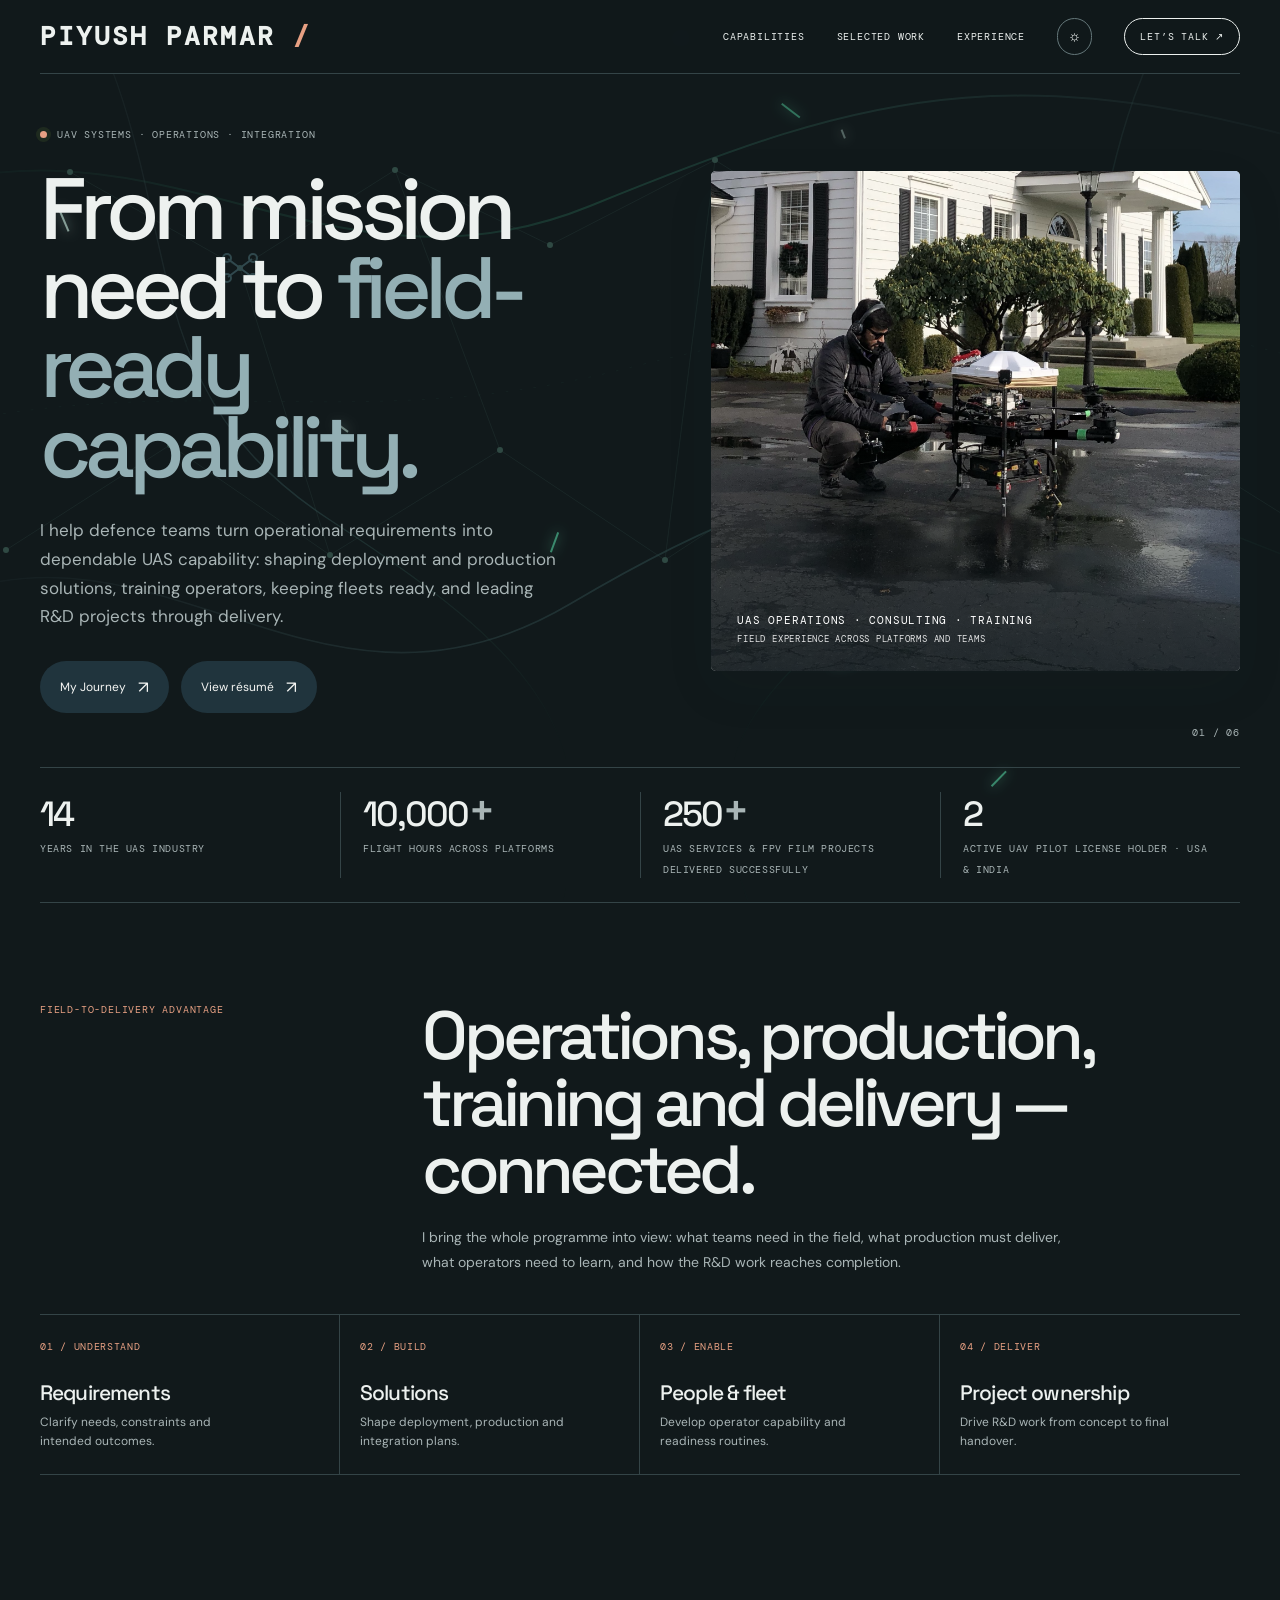
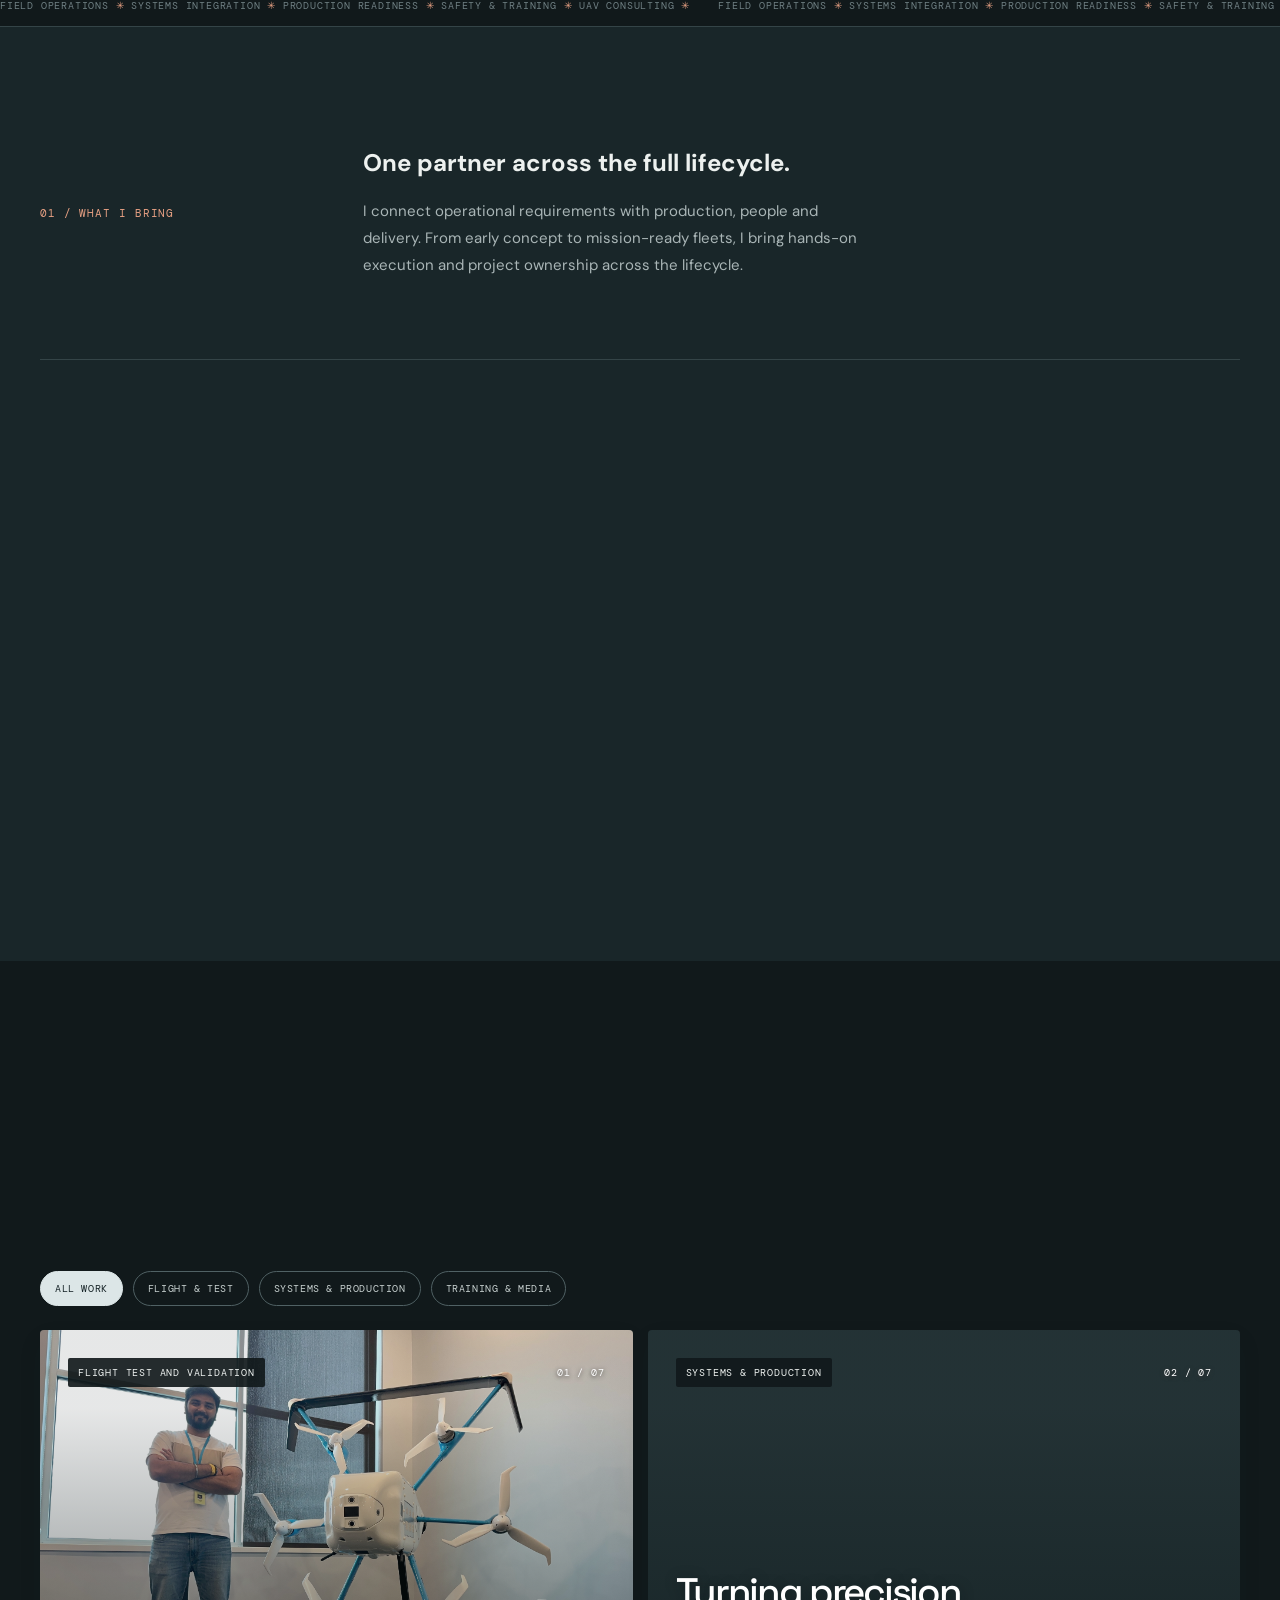
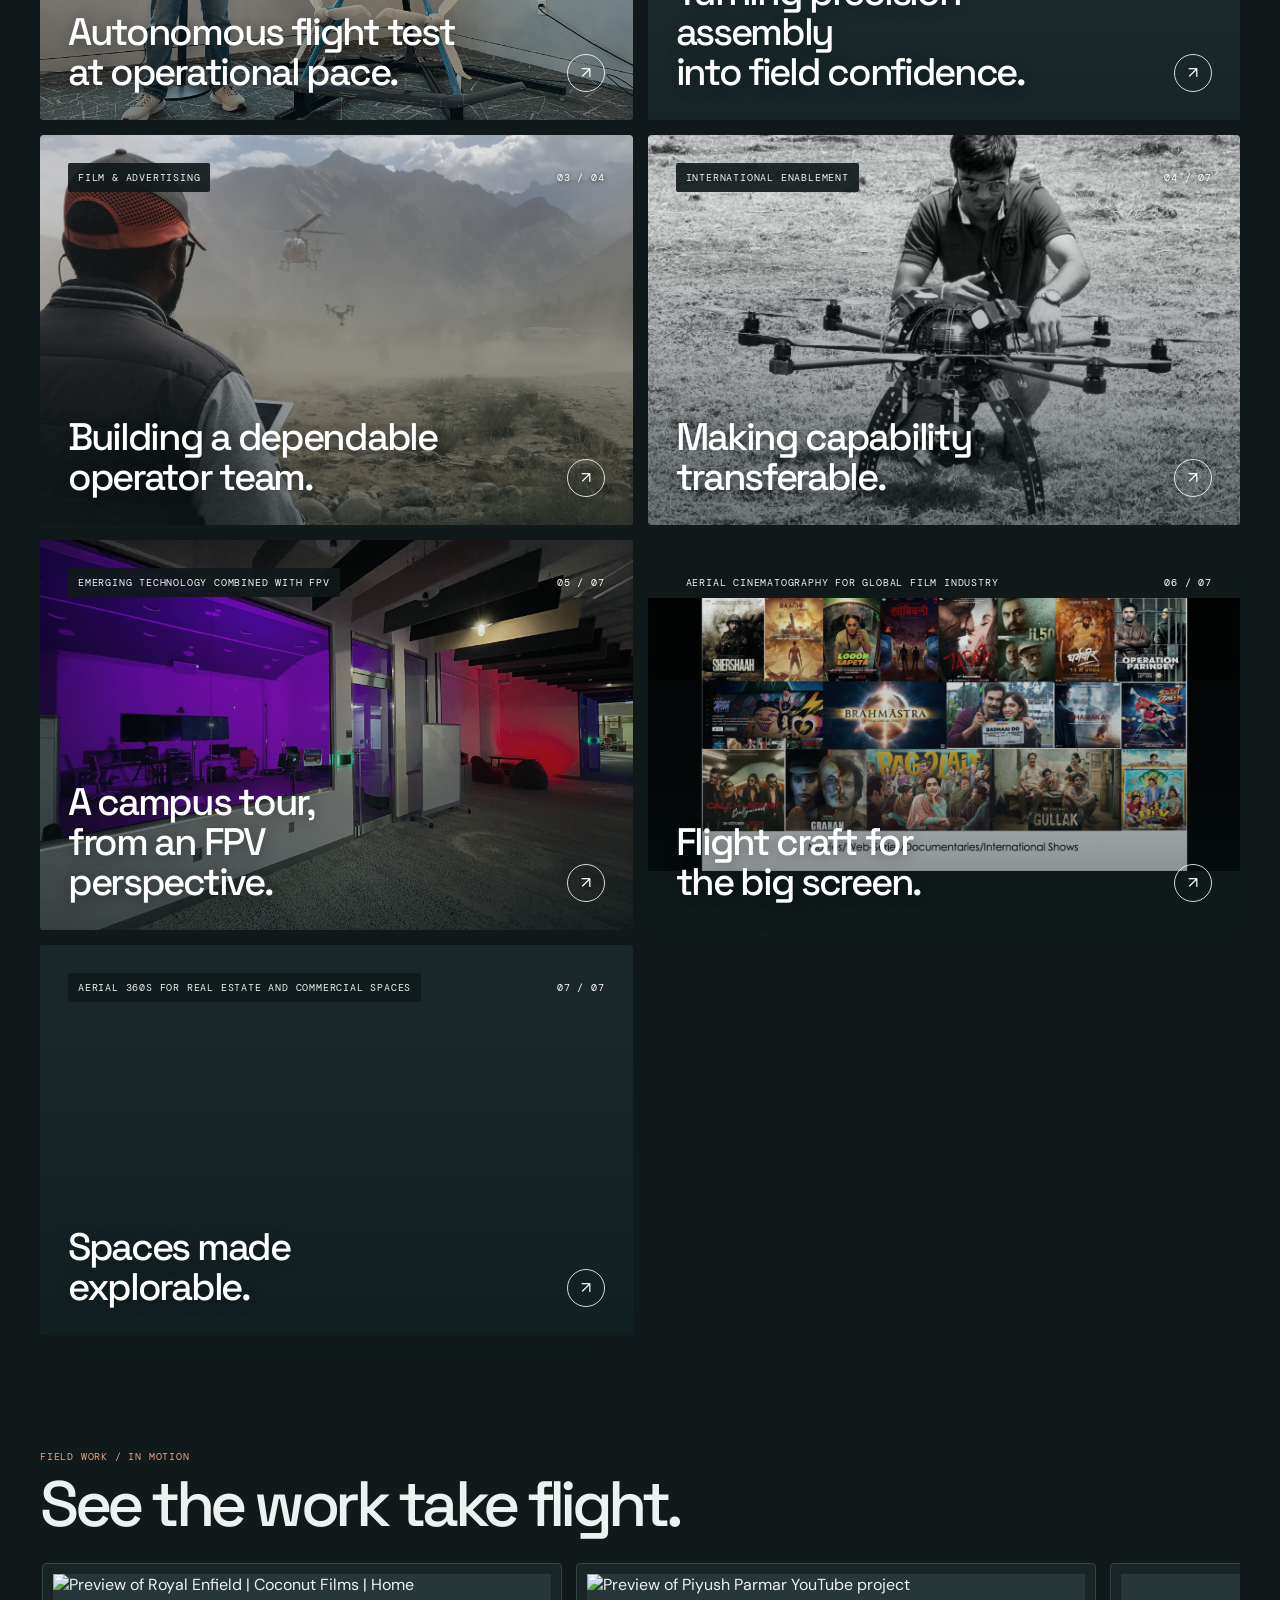
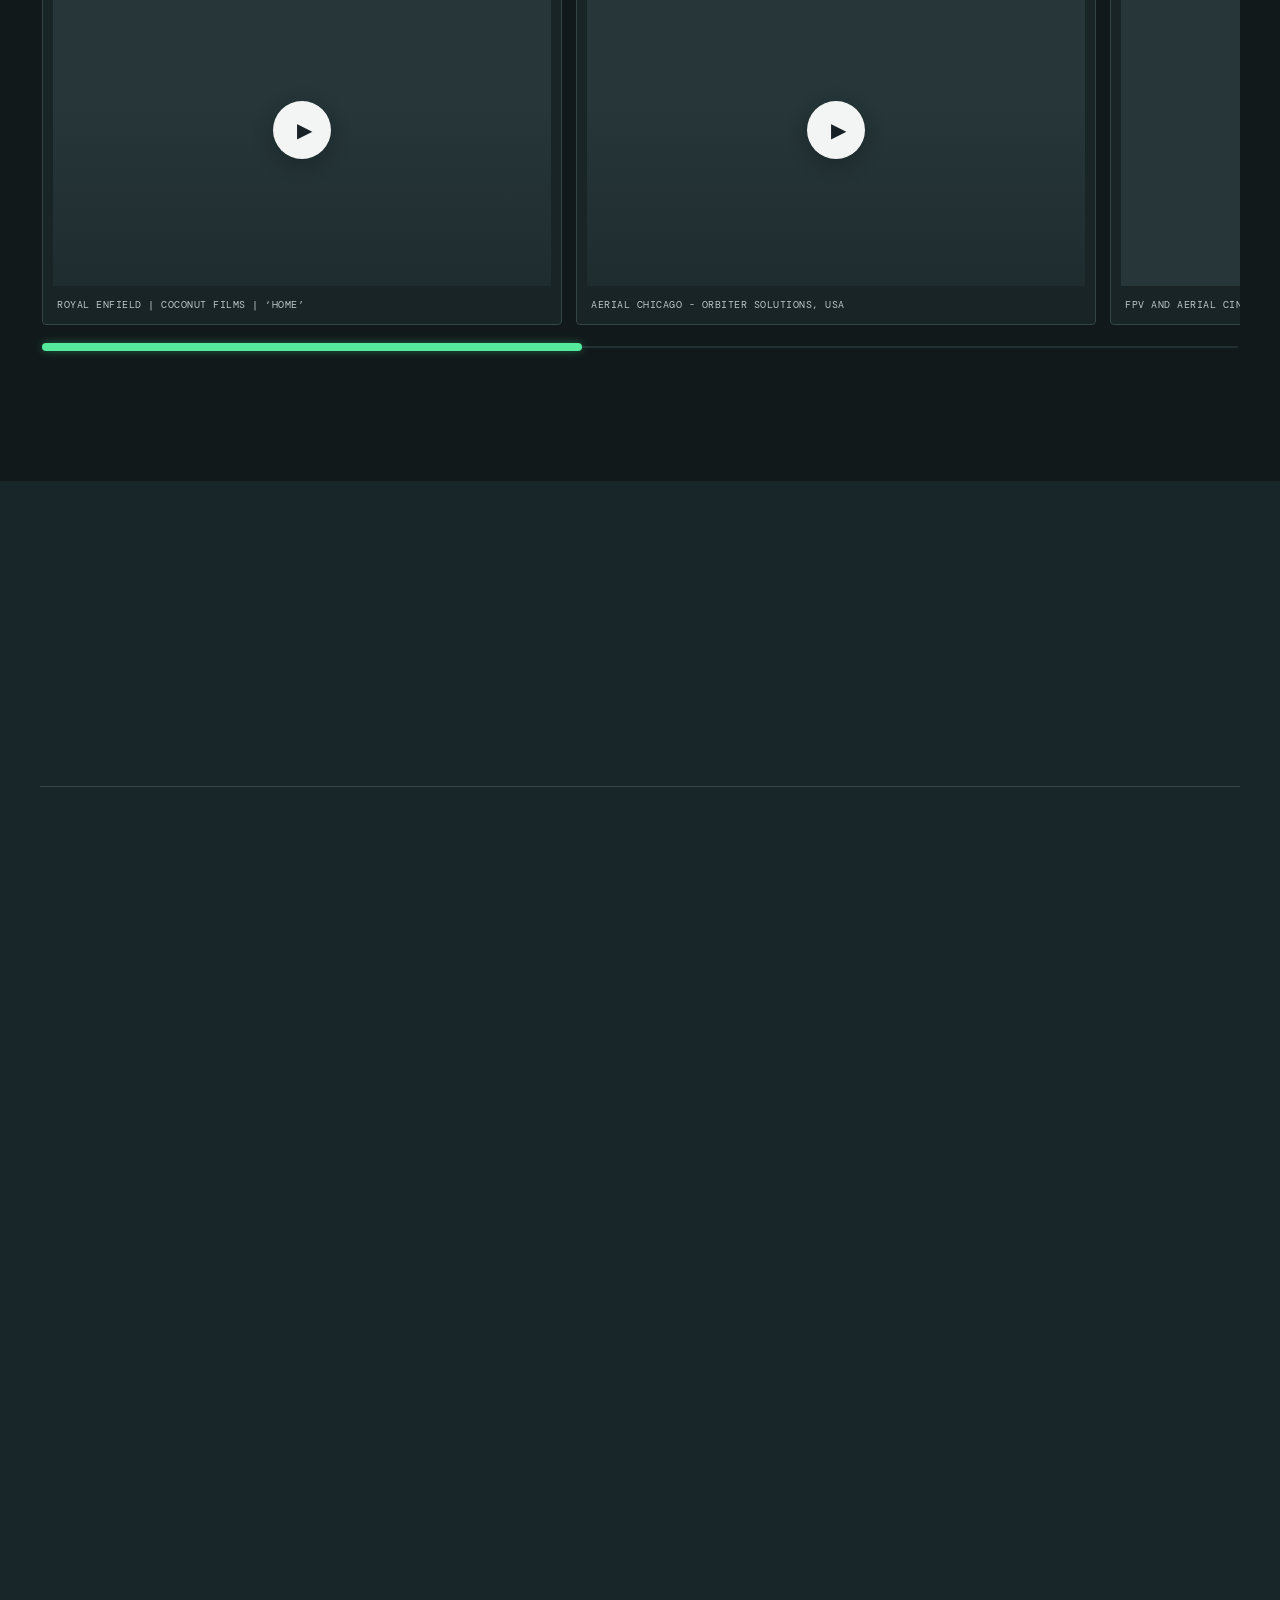
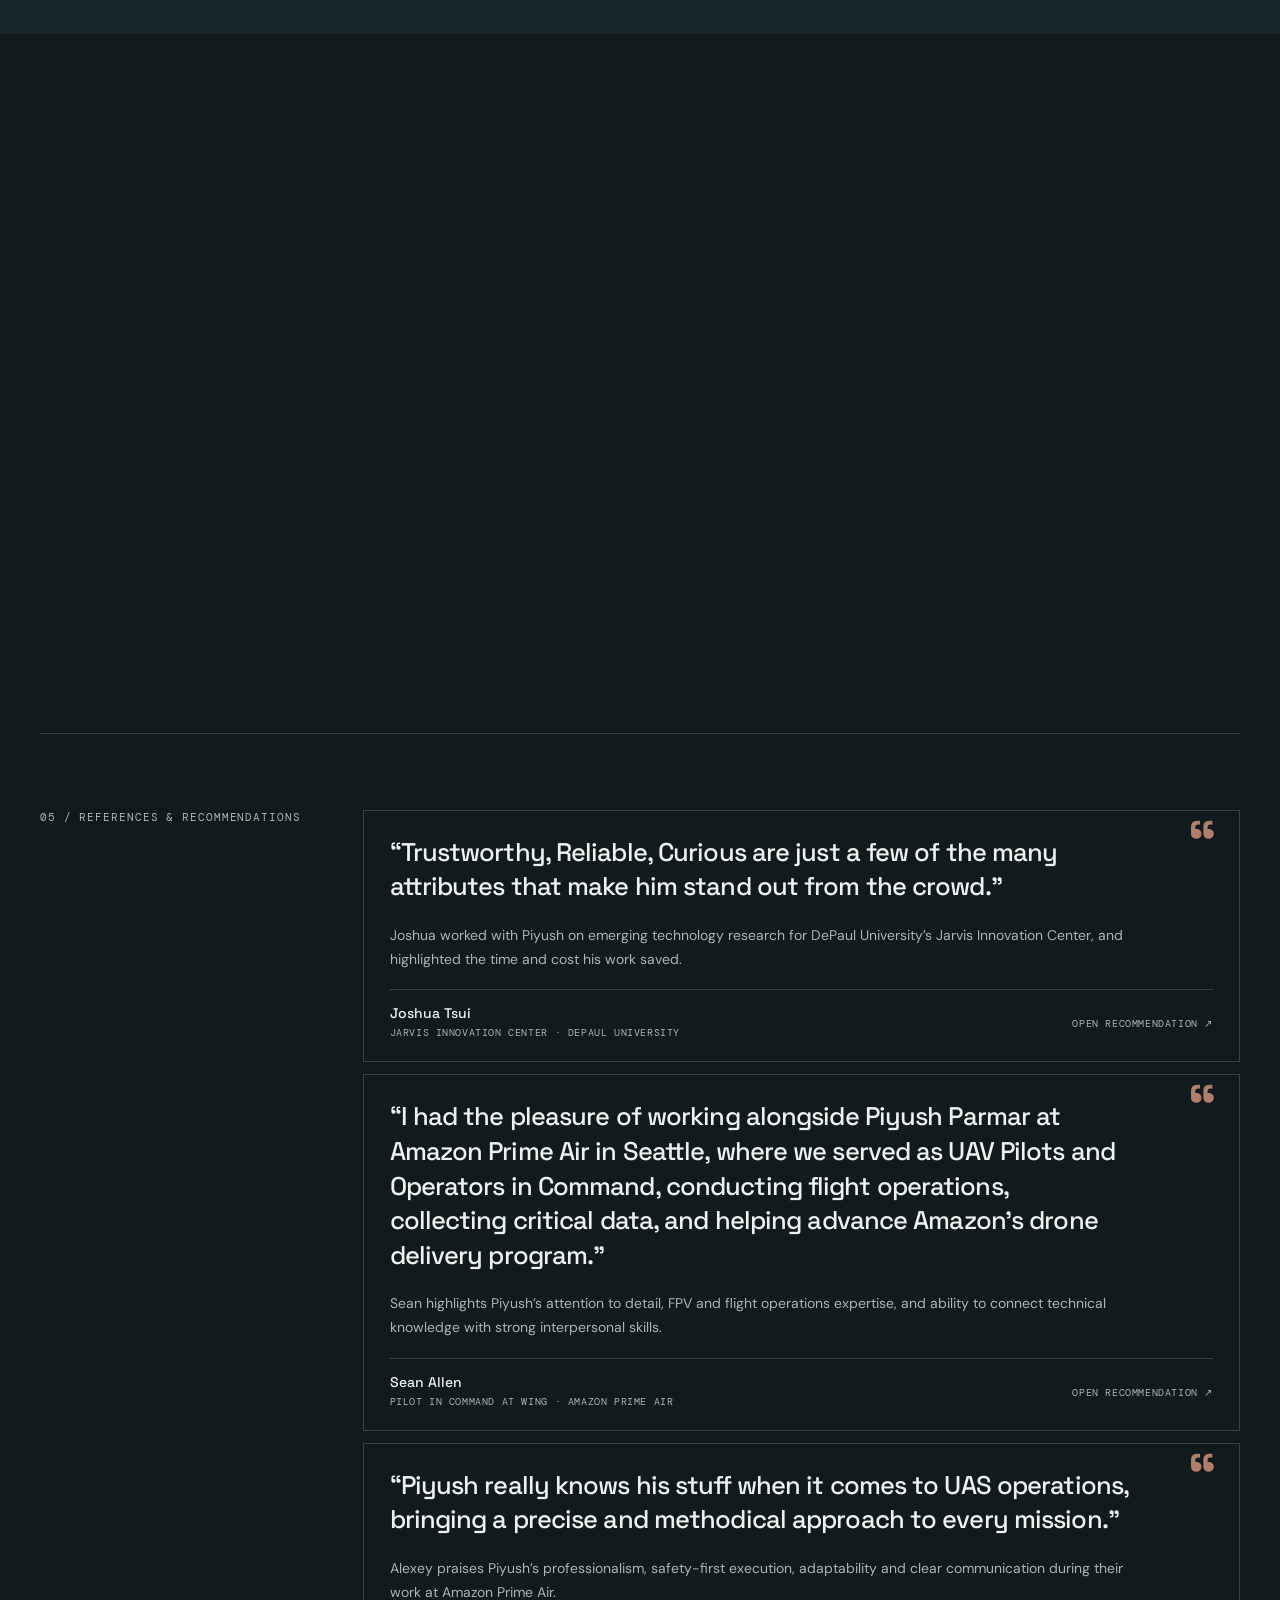
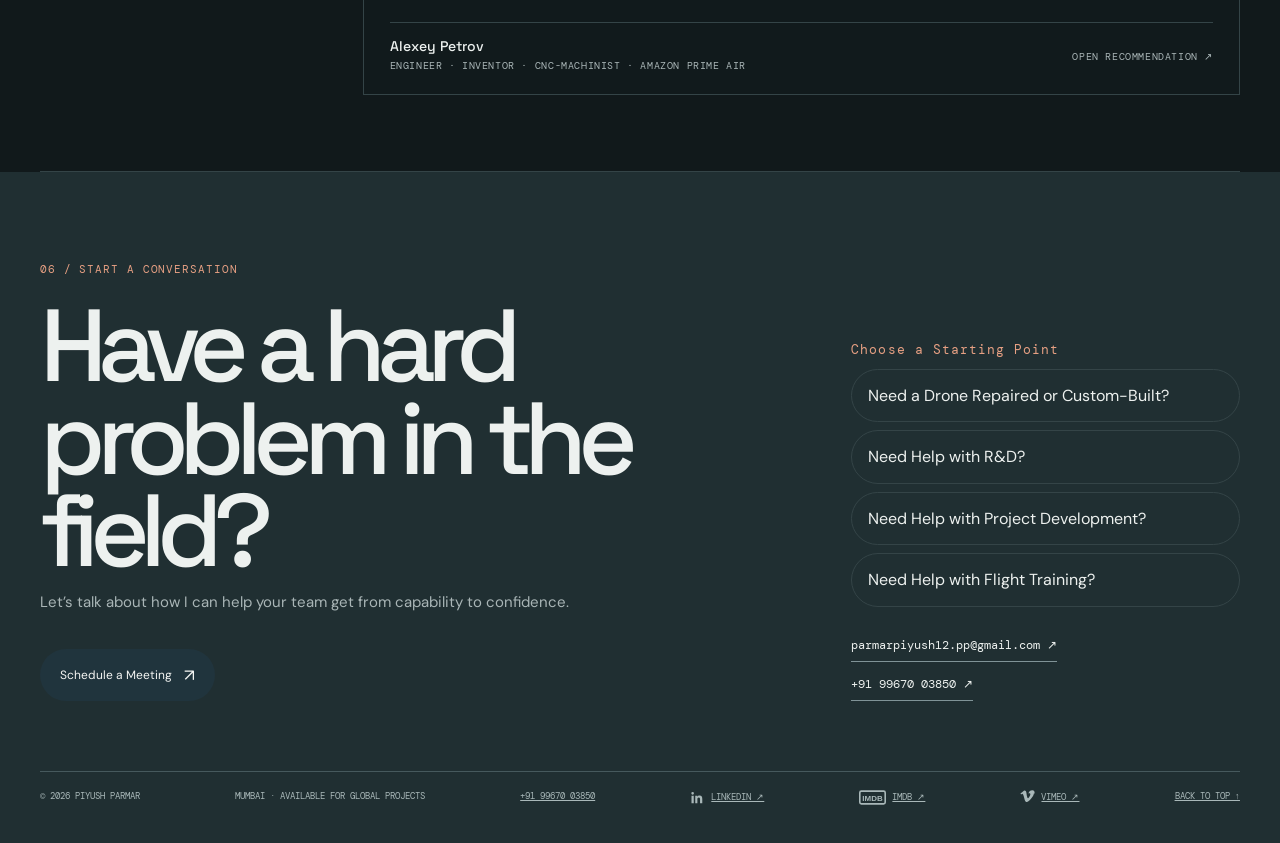
==== commit 5b1bb831: "Fix contact section markup" ====
--- a/index.html
+++ b/index.html
@@ -78,7 +78,7 @@
 </div></div></section>
 <section class="wrap capability"><div class="section-head reveal"><div class="eyebrow section-number">04 / Credentials</div><div><h2>Field hours. Platform breadth. Formal grounding.</h2><p class="section-intro">The combination that lets me contribute in the workshop, in the field and at the table where teams plan what comes next.</p></div></div><div class="cap-grid"><article class="cap reveal"><span class="index">PILOTING</span><h3>UAV Pilot License Holder · USA and India</h3><p>FAA Part 107 UAV/UAS Pilot License Holder · USA<br>DGCA RPAS UAV/UAS Pilot License Holder · India</p></article><article class="cap reveal"><span class="index">SYSTEMS</span><h3>Hands-on technical range</h3><p>Electromechanical assembly, diagnostics, calibration, maintenance, QA and camera / sensor integration. Platform experience spans ISR, surveillance, reconnaissance, trainer, FPV and strike-oriented UAS systems.</p></article><article class="cap reveal"><span class="index">EDUCATION</span><h3>Technology meets communication</h3><p>MA, Digital Communication and Media Arts · DePaul University<br>Bachelor of Mass Media · Mumbai University</p></article></div></section>
 <section class="wrap references-placeholder"><div class="eyebrow section-number">05 / References & recommendations</div><div class="references-copy"><div class="recommendation-list"><article class="recommendation-card" id="joshuaRecommendation" tabindex="0" role="button" aria-haspopup="dialog" aria-controls="recommendationDialog" data-full-quote="Trustworthy, Reliable, Curious are just a few of the many attributes that make him stand out from the crowd." data-full-context="Joshua Tsui worked with Piyush on emerging technology research for DePaul University&#8217;s Jarvis Innovation Center. He praised Piyush&#8217;s reliability and curiosity, and noted the time and cost savings his work delivered."><blockquote class="recommendation-quote">&ldquo;Trustworthy, Reliable, Curious are just a few of the many attributes that make him stand out from the crowd.&rdquo;</blockquote><p class="recommendation-context">Joshua worked with Piyush on emerging technology research for DePaul University&#8217;s Jarvis Innovation Center, and highlighted the time and cost his work saved.</p><div class="recommendation-byline"><div><strong>Joshua Tsui</strong><span>Jarvis Innovation Center · DePaul University</span></div><span class="recommendation-source">Open recommendation ↗</span></div></article><article class="recommendation-card" id="seanRecommendation" tabindex="0" role="button" aria-haspopup="dialog" aria-controls="recommendationDialog" data-full-quote="I had the pleasure of working alongside Piyush Parmar at Amazon Prime Air in Seattle, where we served as UAV Pilots and Operators in Command, conducting flight operations, collecting critical data, and helping advance Amazon&#8217;s drone delivery program." data-full-context="What stood out to me about Piyush was his attention to detail, technical competence in FPV and flight operations, and natural ability to connect with people. He is approachable, easy to work with, and brings a great balance of technical knowledge and interpersonal skills to the team. It was a privilege working alongside Piyush during an exciting time in the evolution of drone delivery. I highly recommend him to any organization looking for a skilled, dependable professional who is as capable with people as he is with technology. I would gladly work with him again."><blockquote class="recommendation-quote">&ldquo;I had the pleasure of working alongside Piyush Parmar at Amazon Prime Air in Seattle, where we served as UAV Pilots and Operators in Command, conducting flight operations, collecting critical data, and helping advance Amazon&#8217;s drone delivery program.&rdquo;</blockquote><p class="recommendation-context">Sean highlights Piyush&#8217;s attention to detail, FPV and flight operations expertise, and ability to connect technical knowledge with strong interpersonal skills.</p><div class="recommendation-byline"><div><strong>Sean Allen</strong><span>Pilot in Command at Wing · Amazon Prime Air</span></div><span class="recommendation-source">Open recommendation ↗</span></div></article><article class="recommendation-card" id="alexeyRecommendation" tabindex="0" role="button" aria-haspopup="dialog" aria-controls="recommendationDialog" data-source-url="https://www.linkedin.com/in/alexeypetroff/" data-full-quote="Piyush really knows his stuff when it comes to UAS operations, bringing a precise and methodical approach to every mission." data-full-context="Alexey praises Piyush’s professionalism, safety-first execution, adaptability and clear communication during their work at Amazon Prime Air."><blockquote class="recommendation-quote">&ldquo;Piyush really knows his stuff when it comes to UAS operations, bringing a precise and methodical approach to every mission.&rdquo;</blockquote><p class="recommendation-context">Alexey praises Piyush’s professionalism, safety-first execution, adaptability and clear communication during their work at Amazon Prime Air.</p><div class="recommendation-byline"><div><strong>Alexey Petrov</strong><span>Engineer · Inventor · CNC-machinist · Amazon Prime Air</span></div><span class="recommendation-source">Open recommendation ↗</span></div></article></div></div></section>
-<section class="contact"> id="contact"><div class="wrap"><div class="contact-main"><div><div class="eyebrow section-number">06 / Start a conversation</div><h2>Have a hard problem in the field?</h2><p>Let’s talk about how I can help your team get from capability to confidence.</p><button type="button" class="pill meeting-trigger" id="meetingOpen">Schedule a Meeting <span class="arrow">↗</span></button></div><div class="contact-side"><div class="service-prompts"><span class="prompt-label">Choose a Starting Point</span><div class="prompt-list"><button type="button" data-inquiry="Drone repair or custom build inquiry">Need a Drone Repaired or Custom-Built?</button><button type="button" data-inquiry="UAV research and development support">Need Help with R&amp;D?</button><button type="button" data-inquiry="UAV project development">Need Help with Project Development?</button><button type="button" data-inquiry="UAV flight training">Need Help with Flight Training?</button></div></div><div class="contact-details"><a class="contact-link-large" href="#contact" data-inquiry="General inquiry">parmarpiyush12.pp@gmail.com ↗</a><button class="contact-link-large phone-options" id="phoneOptions" type="button">+91 99670 03850 ↗</button></div></div></div><footer class="footer"><span>© 2026 Piyush Parmar</span><span>Mumbai · Available for global projects</span><a href="#contact" data-phone-options>+91 99670 03850</a><a class="footer-social" aria-label="LinkedIn" href="https://www.linkedin.com/in/piyush-parmar-091ba0157/" target="_blank" rel="noopener"><svg viewBox="0 0 24 24" aria-hidden="true"><path d="M4.2 3.2a2.1 2.1 0 1 0 0 4.2 2.1 2.1 0 0 0 0-4.2ZM2.4 9h3.6v12H2.4V9Zm6 0h3.45v1.64h.05c.48-.91 1.66-1.87 3.42-1.87 3.66 0 4.34 2.41 4.34 5.55V21h-3.6v-5.92c0-1.41-.03-3.23-1.97-3.23-1.97 0-2.27 1.54-2.27 3.13V21H8.4V9Z"/></svg>LinkedIn ↗</a><a class="footer-social" aria-label="IMDb" href="https://www.imdb.com/name/nm9171121/" target="_blank" rel="noopener"><svg class="imdb-icon" viewBox="0 0 34 18" aria-hidden="true"><rect x="1" y="1" width="32" height="16" rx="2" fill="none" stroke="currentColor" stroke-width="2"/><text x="17" y="13" text-anchor="middle" font-family="Arial,sans-serif" font-size="10" font-weight="700" fill="currentColor">IMDb</text></svg>IMDb ↗</a><a class="footer-social" aria-label="Vimeo" href="https://vimeo.com/418094388" target="_blank" rel="noopener"><svg viewBox="0 0 24 24" aria-hidden="true"><path d="M22.2 6.7c-.1 2.4-1.8 5.8-5.2 10.1-3.5 4.5-6.4 6.7-8.8 6.7-1.5 0-2.8-1.4-3.8-4.2L2.3 11.6C1.4 8.8.4 7.4-.7 7.4c-.2 0-.9.4-2 1.2L-4 7c1.3-1.1 2.6-2.2 3.8-3.3C1.5 1.9 2.8 1 3.7.9 5.8.7 7.1 2.2 7.6 5.4c.5 3.5.9 5.7 1.1 6.5.6 2.9 1.3 4.4 2 4.4.6 0 1.5-1 2.7-2.9 1.2-1.9 1.8-3.4 1.9-4.4.2-1.7-.5-2.5-1.9-2.5-.7 0-1.4.2-2.1.5 1.4-4.5 4.1-6.7 8.1-6.6 3 .1 4.4 2.2 4.3 6.3Z" transform="translate(4 0) scale(.82)"/></svg>Vimeo ↗</a><a href="#top">Back to top ↑</a></footer></div></section>
+<section class="contact" id="contact"><div class="wrap"><div class="contact-main"><div><div class="eyebrow section-number">06 / Start a conversation</div><h2>Have a hard problem in the field?</h2><p>Let’s talk about how I can help your team get from capability to confidence.</p><button type="button" class="pill meeting-trigger" id="meetingOpen">Schedule a Meeting <span class="arrow">↗</span></button></div><div class="contact-side"><div class="service-prompts"><span class="prompt-label">Choose a Starting Point</span><div class="prompt-list"><button type="button" data-inquiry="Drone repair or custom build inquiry">Need a Drone Repaired or Custom-Built?</button><button type="button" data-inquiry="UAV research and development support">Need Help with R&amp;D?</button><button type="button" data-inquiry="UAV project development">Need Help with Project Development?</button><button type="button" data-inquiry="UAV flight training">Need Help with Flight Training?</button></div></div><div class="contact-details"><a class="contact-link-large" href="#contact" data-inquiry="General inquiry">parmarpiyush12.pp@gmail.com ↗</a><button class="contact-link-large phone-options" id="phoneOptions" type="button">+91 99670 03850 ↗</button></div></div></div><footer class="footer"><span>© 2026 Piyush Parmar</span><span>Mumbai · Available for global projects</span><a href="#contact" data-phone-options>+91 99670 03850</a><a class="footer-social" aria-label="LinkedIn" href="https://www.linkedin.com/in/piyush-parmar-091ba0157/" target="_blank" rel="noopener"><svg viewBox="0 0 24 24" aria-hidden="true"><path d="M4.2 3.2a2.1 2.1 0 1 0 0 4.2 2.1 2.1 0 0 0 0-4.2ZM2.4 9h3.6v12H2.4V9Zm6 0h3.45v1.64h.05c.48-.91 1.66-1.87 3.42-1.87 3.66 0 4.34 2.41 4.34 5.55V21h-3.6v-5.92c0-1.41-.03-3.23-1.97-3.23-1.97 0-2.27 1.54-2.27 3.13V21H8.4V9Z"/></svg>LinkedIn ↗</a><a class="footer-social" aria-label="IMDb" href="https://www.imdb.com/name/nm9171121/" target="_blank" rel="noopener"><svg class="imdb-icon" viewBox="0 0 34 18" aria-hidden="true"><rect x="1" y="1" width="32" height="16" rx="2" fill="none" stroke="currentColor" stroke-width="2"/><text x="17" y="13" text-anchor="middle" font-family="Arial,sans-serif" font-size="10" font-weight="700" fill="currentColor">IMDb</text></svg>IMDb ↗</a><a class="footer-social" aria-label="Vimeo" href="https://vimeo.com/418094388" target="_blank" rel="noopener"><svg viewBox="0 0 24 24" aria-hidden="true"><path d="M22.2 6.7c-.1 2.4-1.8 5.8-5.2 10.1-3.5 4.5-6.4 6.7-8.8 6.7-1.5 0-2.8-1.4-3.8-4.2L2.3 11.6C1.4 8.8.4 7.4-.7 7.4c-.2 0-.9.4-2 1.2L-4 7c1.3-1.1 2.6-2.2 3.8-3.3C1.5 1.9 2.8 1 3.7.9 5.8.7 7.1 2.2 7.6 5.4c.5 3.5.9 5.7 1.1 6.5.6 2.9 1.3 4.4 2 4.4.6 0 1.5-1 2.7-2.9 1.2-1.9 1.8-3.4 1.9-4.4.2-1.7-.5-2.5-1.9-2.5-.7 0-1.4.2-2.1.5 1.4-4.5 4.1-6.7 8.1-6.6 3 .1 4.4 2.2 4.3 6.3Z" transform="translate(4 0) scale(.82)"/></svg>Vimeo ↗</a><a href="#top">Back to top ↑</a></footer></div></section>
 </main>
 <div class="modal" role="dialog" aria-modal="true" aria-labelledby="modal-title"><div class="modal-card"><button class="modal-close" aria-label="Close project detail">×</button><div class="eyebrow">Selected experience</div><h2 id="modal-title"></h2><p id="modal-detail"></p><div class="modal-meta" id="modal-tags"></div><a class="pill project-link" id="project-link" href="#" target="_blank" rel="noopener">View project <span class="arrow">↗</span></a></div></div>
 <dialog class="recommendation-dialog" id="recommendationDialog" aria-labelledby="recommendationDialogTitle"><button class="recommendation-dialog-close" id="recommendationDialogClose" type="button" aria-label="Close recommendation">×</button><div class="eyebrow" id="recommendationDialogTitle">LinkedIn recommendation</div><blockquote id="recommendationFullQuote"></blockquote><p id="recommendationFullContext"></p><div class="recommendation-byline"><div><strong id="recommendationAuthor"></strong><span id="recommendationAffiliation"></span></div></div><a class="recommendation-dialog-link" id="recommendationDialogLink" href="https://www.linkedin.com/in/piyushmanojparmar/" target="_blank" rel="noopener noreferrer">View LinkedIn profile ↗</a></dialog>
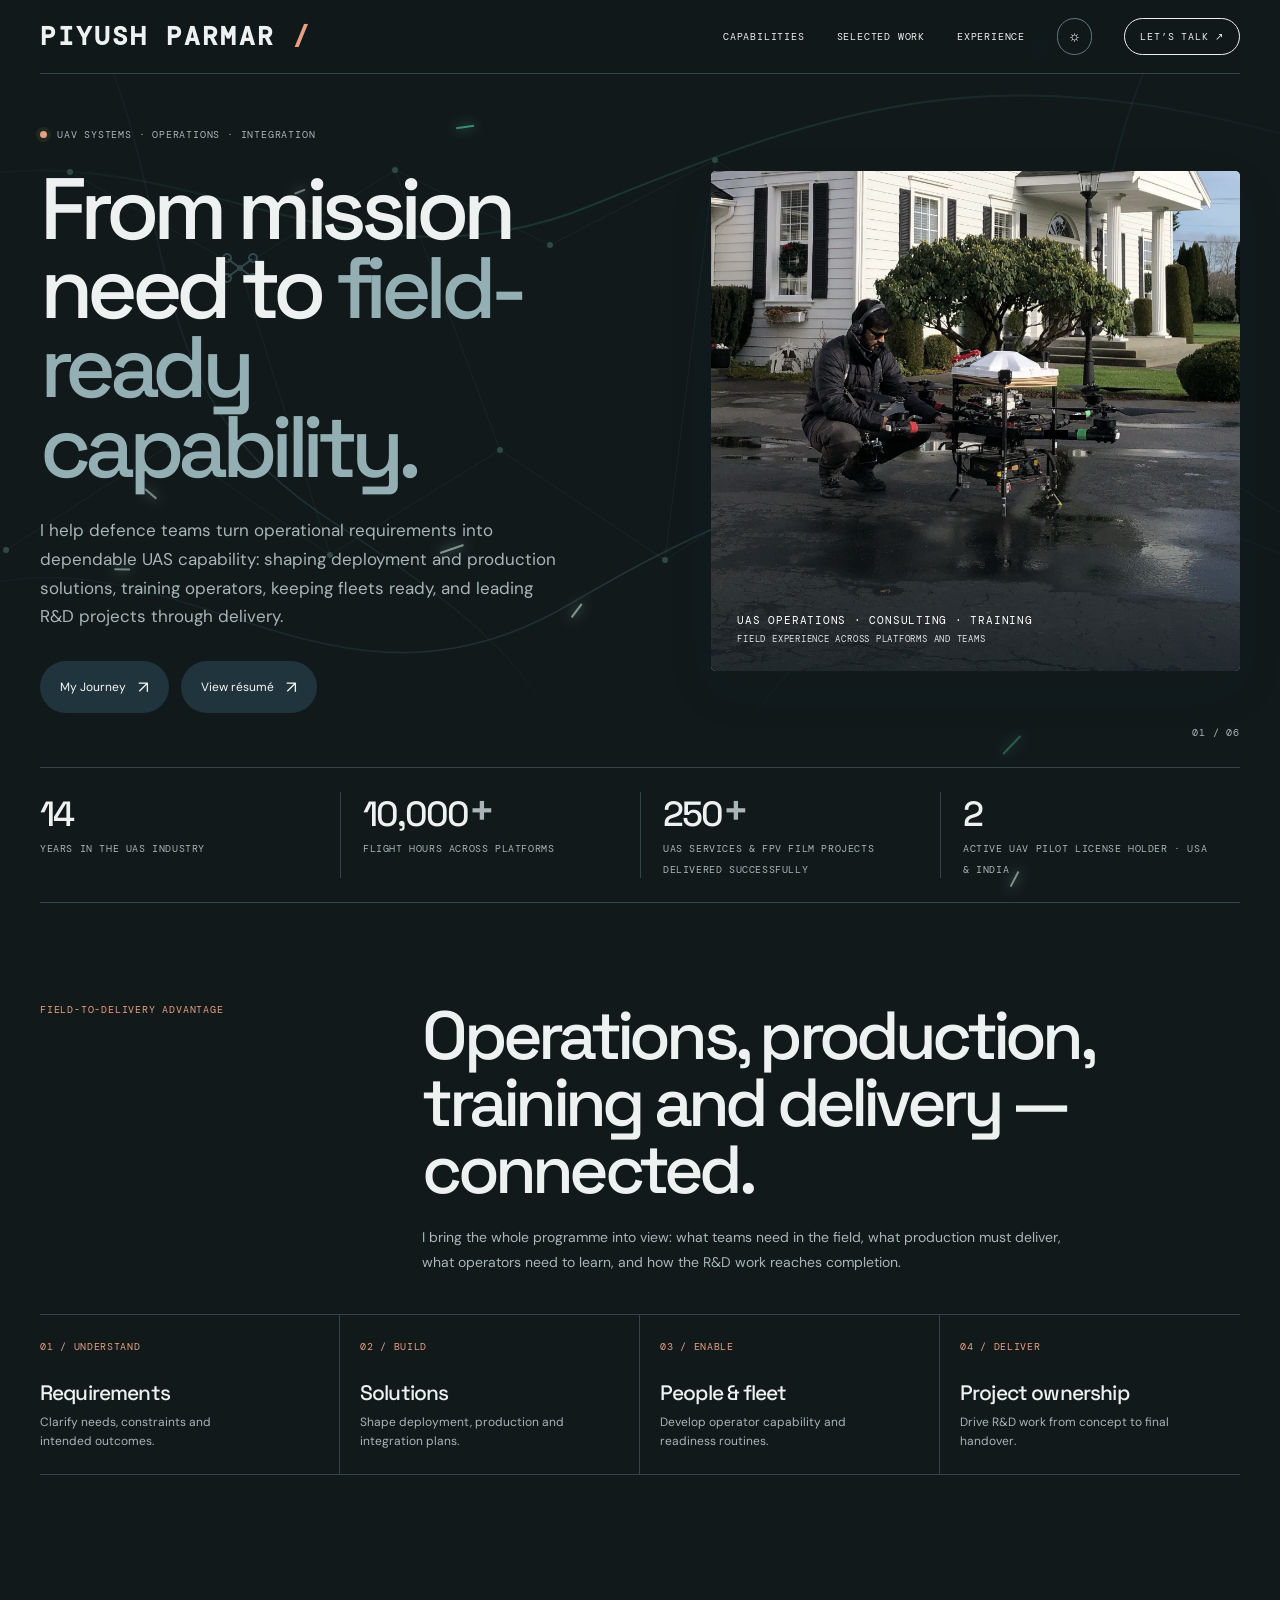
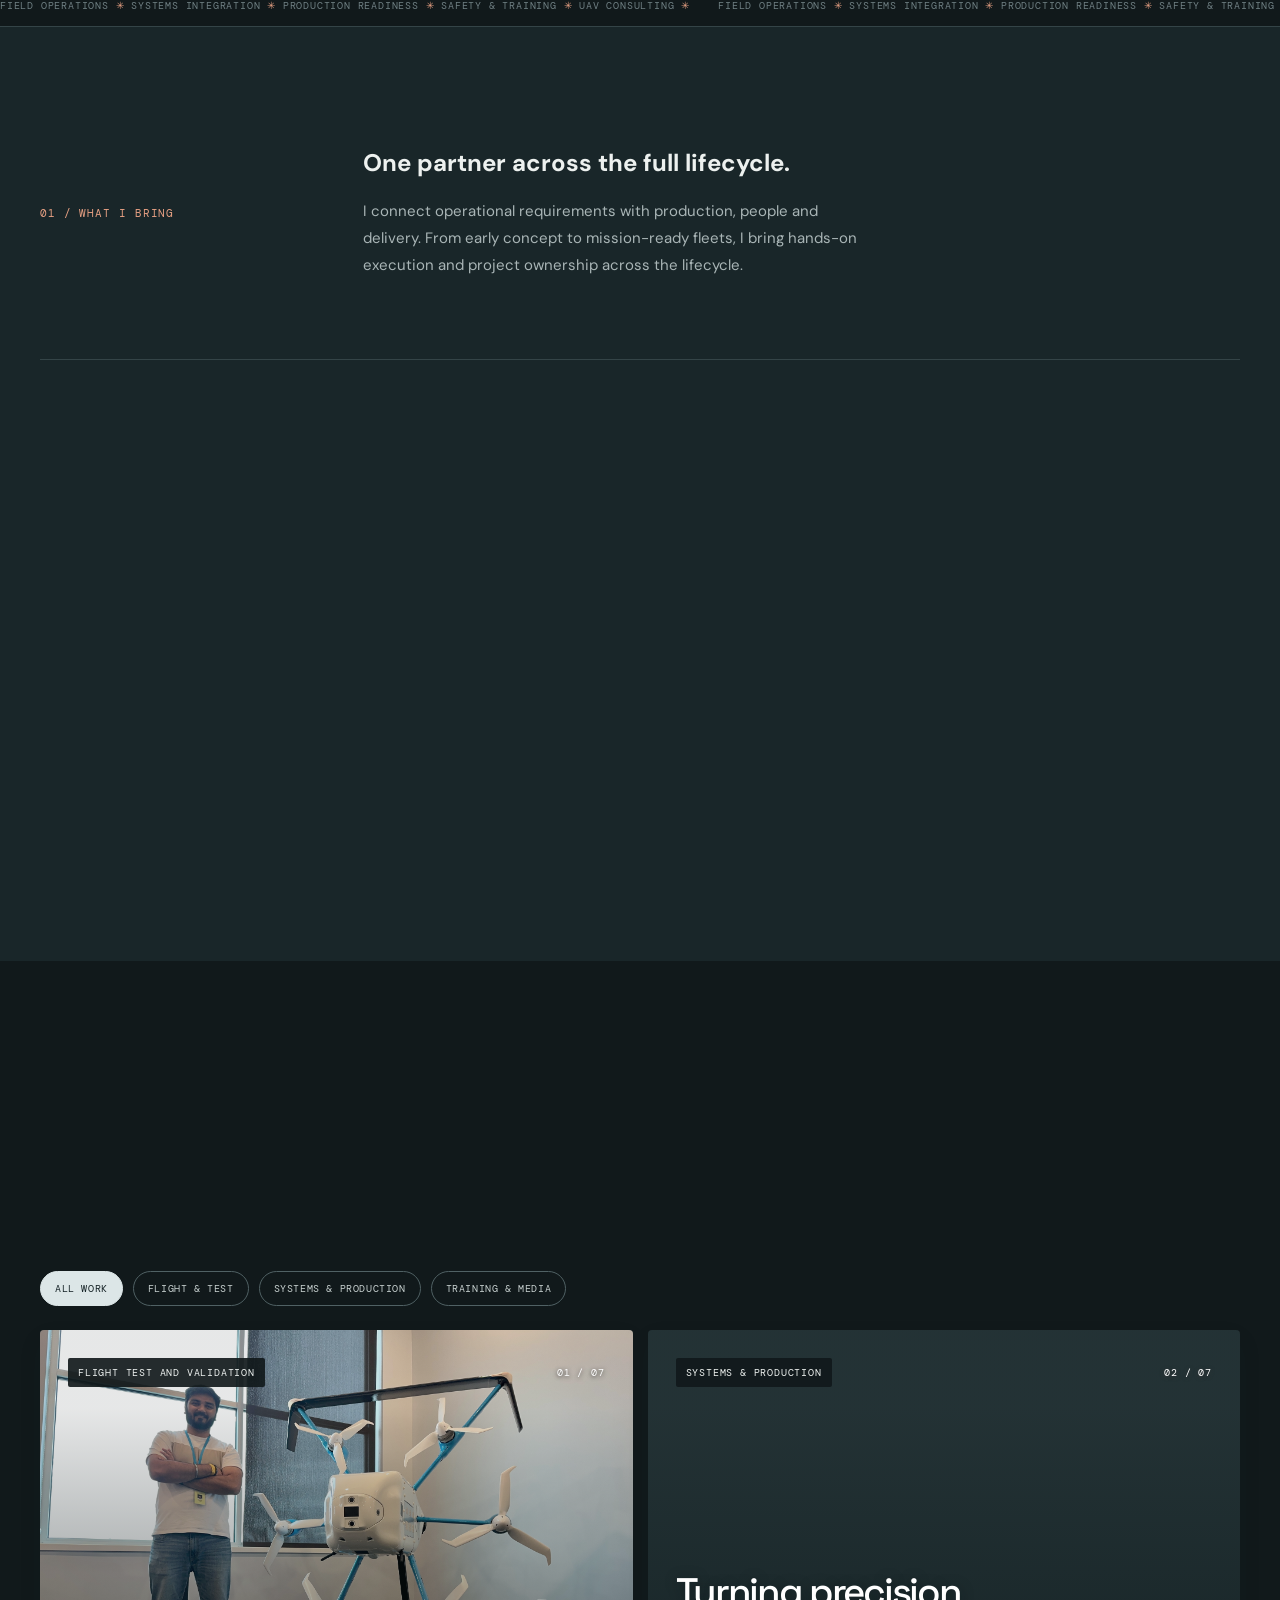
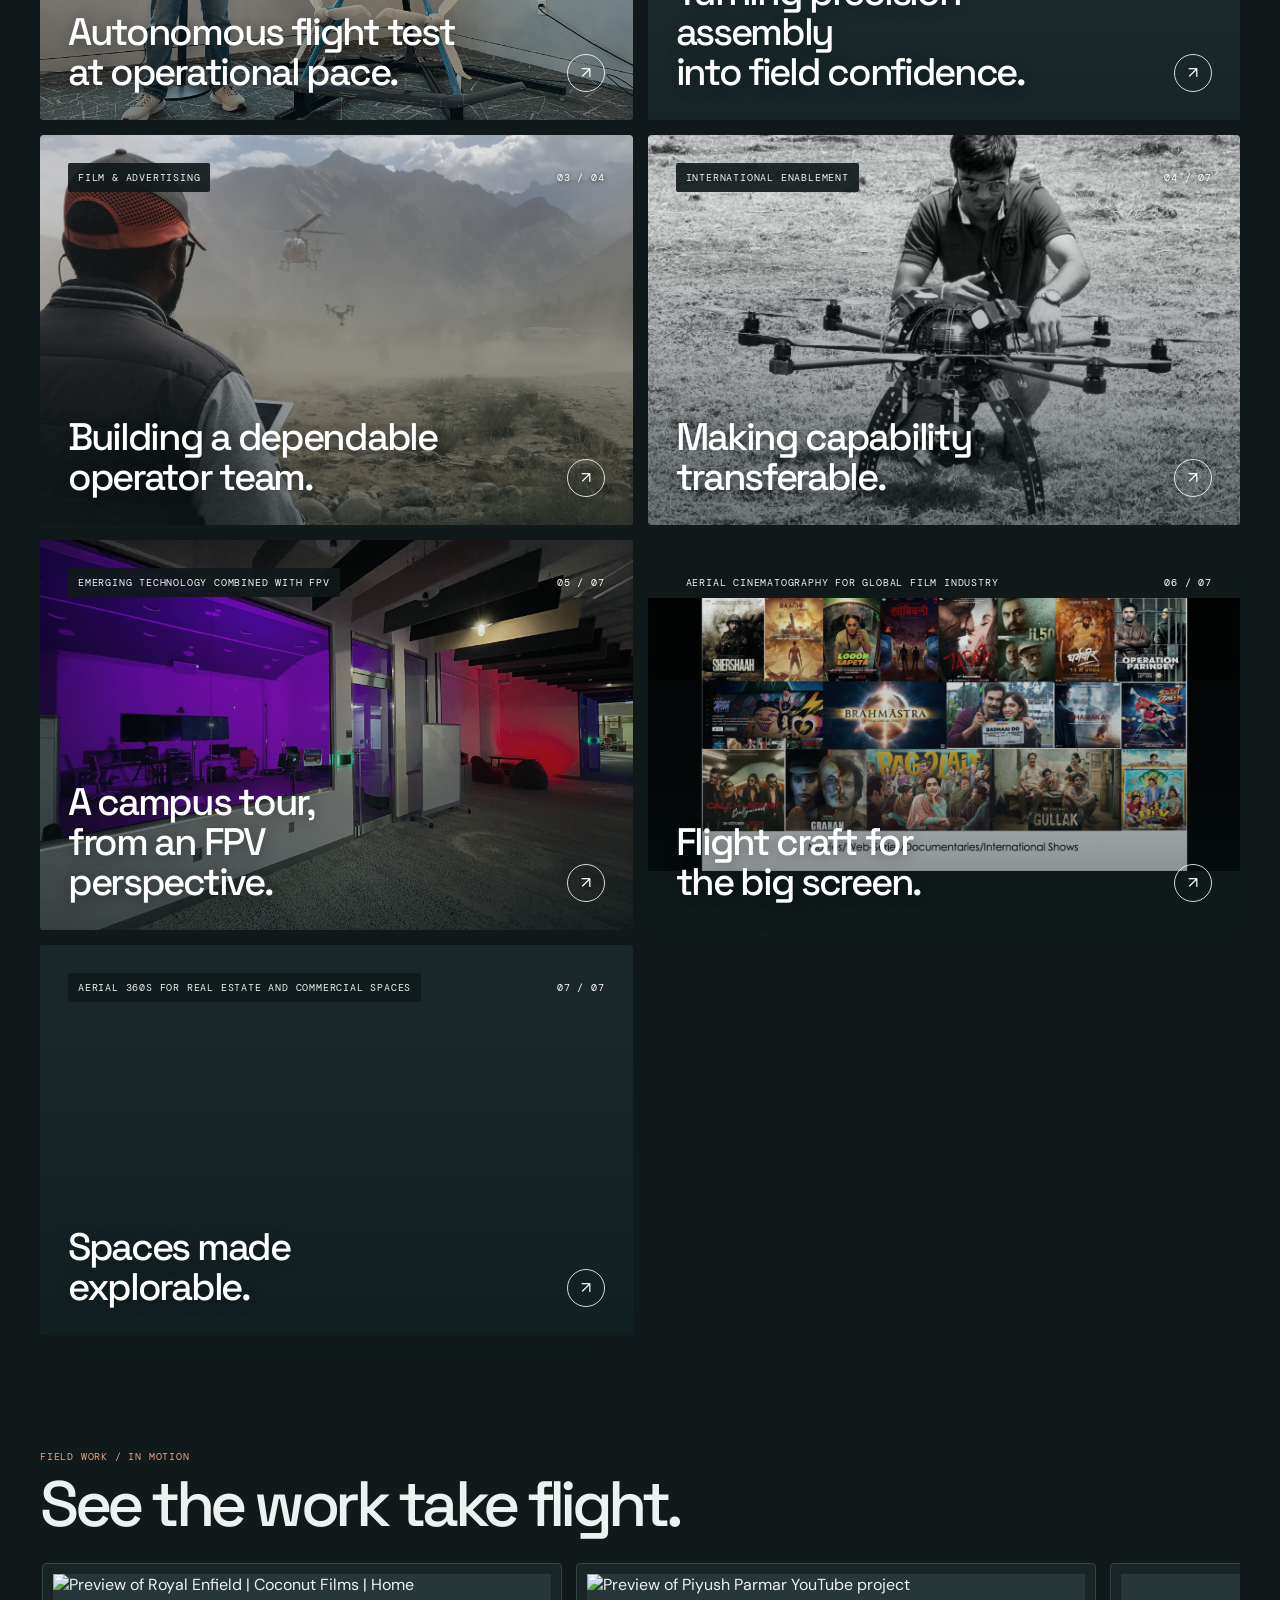
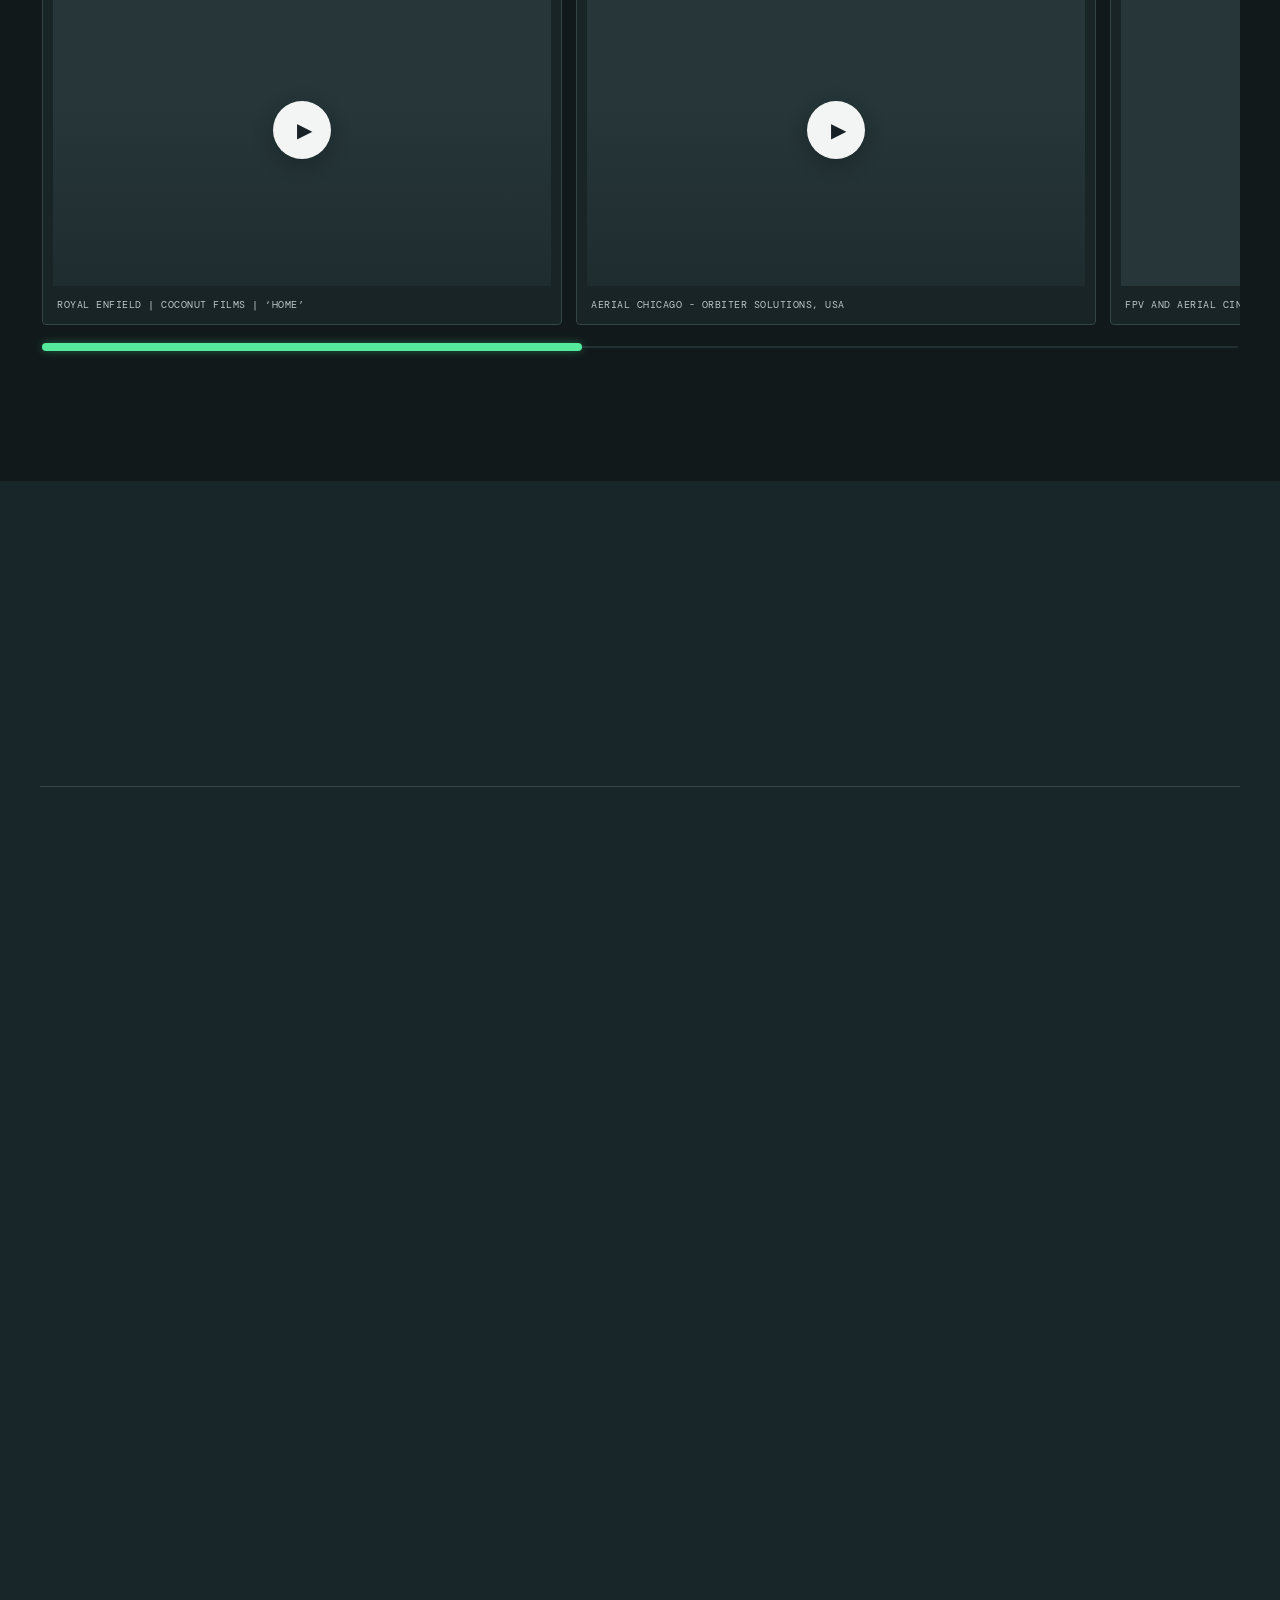
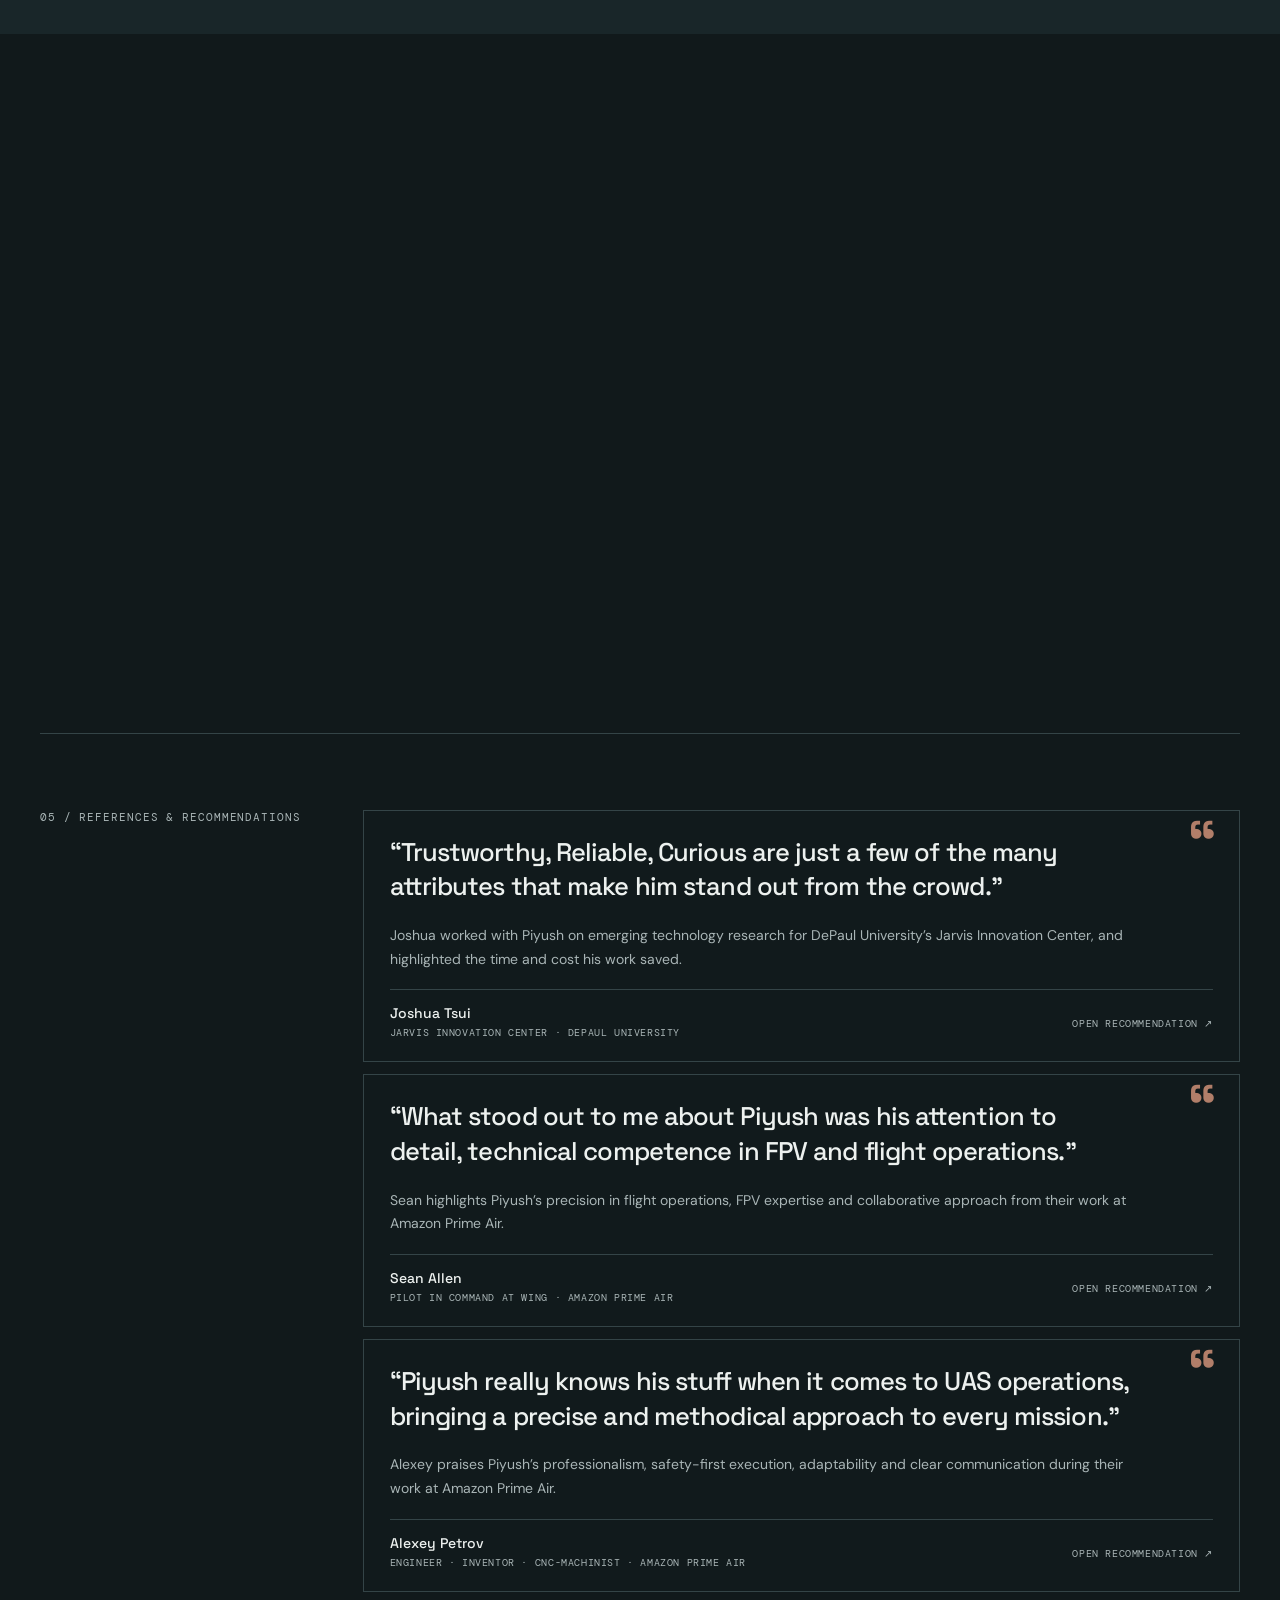
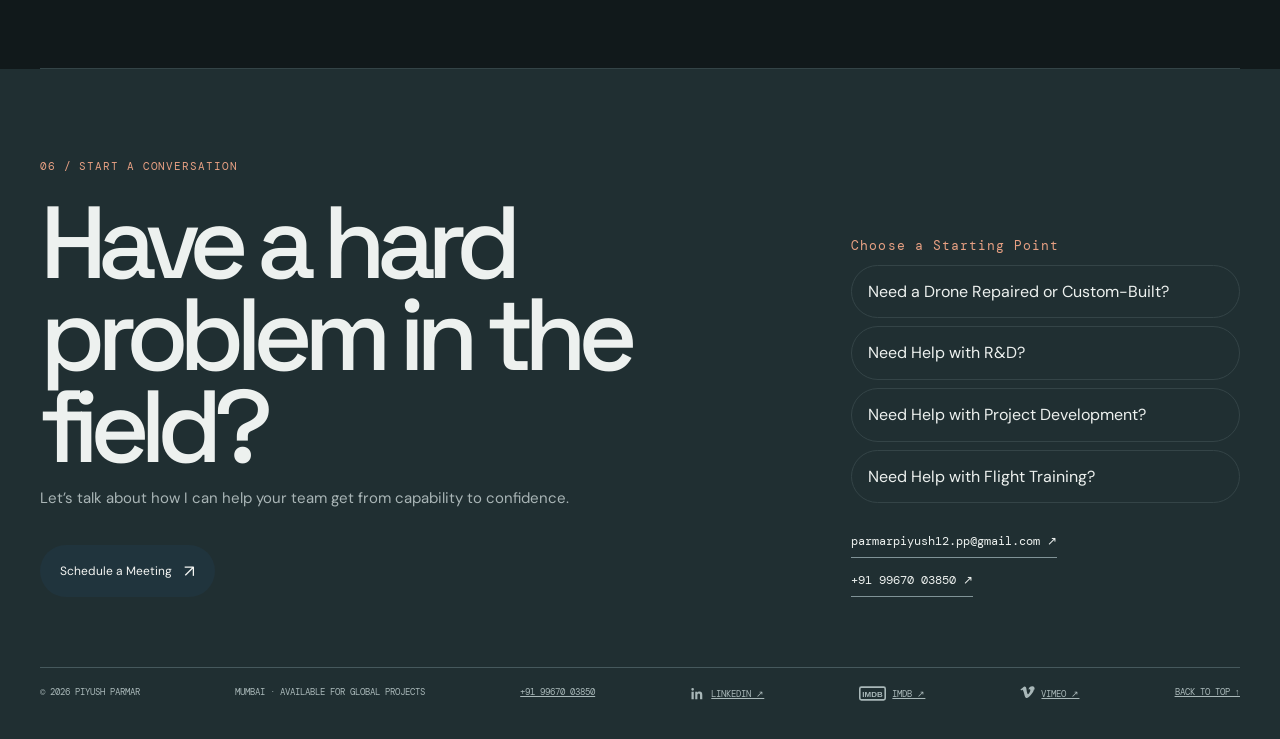
==== commit 55a1bbb9: "Shorten Sean Allen recommendation card" ====
--- a/index.html
+++ b/index.html
@@ -77,7 +77,7 @@
 <div class="role reveal"><div class="date">Aug 2015</div><div><h3>Technical Chief & UAV Flying Instructor</h3><div class="org">Myanmar Radio & Television · Yangon, Myanmar</div></div><p>Delivered drone technology, aerial photography, maintenance and safety training for 25 engineers.</p></div>
 </div></div></section>
 <section class="wrap capability"><div class="section-head reveal"><div class="eyebrow section-number">04 / Credentials</div><div><h2>Field hours. Platform breadth. Formal grounding.</h2><p class="section-intro">The combination that lets me contribute in the workshop, in the field and at the table where teams plan what comes next.</p></div></div><div class="cap-grid"><article class="cap reveal"><span class="index">PILOTING</span><h3>UAV Pilot License Holder · USA and India</h3><p>FAA Part 107 UAV/UAS Pilot License Holder · USA<br>DGCA RPAS UAV/UAS Pilot License Holder · India</p></article><article class="cap reveal"><span class="index">SYSTEMS</span><h3>Hands-on technical range</h3><p>Electromechanical assembly, diagnostics, calibration, maintenance, QA and camera / sensor integration. Platform experience spans ISR, surveillance, reconnaissance, trainer, FPV and strike-oriented UAS systems.</p></article><article class="cap reveal"><span class="index">EDUCATION</span><h3>Technology meets communication</h3><p>MA, Digital Communication and Media Arts · DePaul University<br>Bachelor of Mass Media · Mumbai University</p></article></div></section>
-<section class="wrap references-placeholder"><div class="eyebrow section-number">05 / References & recommendations</div><div class="references-copy"><div class="recommendation-list"><article class="recommendation-card" id="joshuaRecommendation" tabindex="0" role="button" aria-haspopup="dialog" aria-controls="recommendationDialog" data-full-quote="Trustworthy, Reliable, Curious are just a few of the many attributes that make him stand out from the crowd." data-full-context="Joshua Tsui worked with Piyush on emerging technology research for DePaul University&#8217;s Jarvis Innovation Center. He praised Piyush&#8217;s reliability and curiosity, and noted the time and cost savings his work delivered."><blockquote class="recommendation-quote">&ldquo;Trustworthy, Reliable, Curious are just a few of the many attributes that make him stand out from the crowd.&rdquo;</blockquote><p class="recommendation-context">Joshua worked with Piyush on emerging technology research for DePaul University&#8217;s Jarvis Innovation Center, and highlighted the time and cost his work saved.</p><div class="recommendation-byline"><div><strong>Joshua Tsui</strong><span>Jarvis Innovation Center · DePaul University</span></div><span class="recommendation-source">Open recommendation ↗</span></div></article><article class="recommendation-card" id="seanRecommendation" tabindex="0" role="button" aria-haspopup="dialog" aria-controls="recommendationDialog" data-full-quote="I had the pleasure of working alongside Piyush Parmar at Amazon Prime Air in Seattle, where we served as UAV Pilots and Operators in Command, conducting flight operations, collecting critical data, and helping advance Amazon&#8217;s drone delivery program." data-full-context="What stood out to me about Piyush was his attention to detail, technical competence in FPV and flight operations, and natural ability to connect with people. He is approachable, easy to work with, and brings a great balance of technical knowledge and interpersonal skills to the team. It was a privilege working alongside Piyush during an exciting time in the evolution of drone delivery. I highly recommend him to any organization looking for a skilled, dependable professional who is as capable with people as he is with technology. I would gladly work with him again."><blockquote class="recommendation-quote">&ldquo;I had the pleasure of working alongside Piyush Parmar at Amazon Prime Air in Seattle, where we served as UAV Pilots and Operators in Command, conducting flight operations, collecting critical data, and helping advance Amazon&#8217;s drone delivery program.&rdquo;</blockquote><p class="recommendation-context">Sean highlights Piyush&#8217;s attention to detail, FPV and flight operations expertise, and ability to connect technical knowledge with strong interpersonal skills.</p><div class="recommendation-byline"><div><strong>Sean Allen</strong><span>Pilot in Command at Wing · Amazon Prime Air</span></div><span class="recommendation-source">Open recommendation ↗</span></div></article><article class="recommendation-card" id="alexeyRecommendation" tabindex="0" role="button" aria-haspopup="dialog" aria-controls="recommendationDialog" data-source-url="https://www.linkedin.com/in/alexeypetroff/" data-full-quote="Piyush really knows his stuff when it comes to UAS operations, bringing a precise and methodical approach to every mission." data-full-context="Alexey praises Piyush’s professionalism, safety-first execution, adaptability and clear communication during their work at Amazon Prime Air."><blockquote class="recommendation-quote">&ldquo;Piyush really knows his stuff when it comes to UAS operations, bringing a precise and methodical approach to every mission.&rdquo;</blockquote><p class="recommendation-context">Alexey praises Piyush’s professionalism, safety-first execution, adaptability and clear communication during their work at Amazon Prime Air.</p><div class="recommendation-byline"><div><strong>Alexey Petrov</strong><span>Engineer · Inventor · CNC-machinist · Amazon Prime Air</span></div><span class="recommendation-source">Open recommendation ↗</span></div></article></div></div></section>
+<section class="wrap references-placeholder"><div class="eyebrow section-number">05 / References & recommendations</div><div class="references-copy"><div class="recommendation-list"><article class="recommendation-card" id="joshuaRecommendation" tabindex="0" role="button" aria-haspopup="dialog" aria-controls="recommendationDialog" data-full-quote="Trustworthy, Reliable, Curious are just a few of the many attributes that make him stand out from the crowd." data-full-context="Joshua Tsui worked with Piyush on emerging technology research for DePaul University&#8217;s Jarvis Innovation Center. He praised Piyush&#8217;s reliability and curiosity, and noted the time and cost savings his work delivered."><blockquote class="recommendation-quote">&ldquo;Trustworthy, Reliable, Curious are just a few of the many attributes that make him stand out from the crowd.&rdquo;</blockquote><p class="recommendation-context">Joshua worked with Piyush on emerging technology research for DePaul University&#8217;s Jarvis Innovation Center, and highlighted the time and cost his work saved.</p><div class="recommendation-byline"><div><strong>Joshua Tsui</strong><span>Jarvis Innovation Center · DePaul University</span></div><span class="recommendation-source">Open recommendation ↗</span></div></article><article class="recommendation-card" id="seanRecommendation" data-source-url="https://www.linkedin.com/in/allenarmy/" tabindex="0" role="button" aria-haspopup="dialog" aria-controls="recommendationDialog" data-full-quote="What stood out to me about Piyush was his attention to detail, technical competence in FPV and flight operations." data-full-context="Sean highlights Piyush’s precision in flight operations, FPV expertise and collaborative approach from their work at Amazon Prime Air."><blockquote class="recommendation-quote">&ldquo;What stood out to me about Piyush was his attention to detail, technical competence in FPV and flight operations.&rdquo;</blockquote><p class="recommendation-context">Sean highlights Piyush’s precision in flight operations, FPV expertise and collaborative approach from their work at Amazon Prime Air.</p><div class="recommendation-byline"><div><strong>Sean Allen</strong><span>Pilot in Command at Wing · Amazon Prime Air</span></div><span class="recommendation-source">Open recommendation ↗</span></div></article><article class="recommendation-card" id="alexeyRecommendation" tabindex="0" role="button" aria-haspopup="dialog" aria-controls="recommendationDialog" data-source-url="https://www.linkedin.com/in/alexeypetroff/" data-full-quote="Piyush really knows his stuff when it comes to UAS operations, bringing a precise and methodical approach to every mission." data-full-context="Alexey praises Piyush’s professionalism, safety-first execution, adaptability and clear communication during their work at Amazon Prime Air."><blockquote class="recommendation-quote">&ldquo;Piyush really knows his stuff when it comes to UAS operations, bringing a precise and methodical approach to every mission.&rdquo;</blockquote><p class="recommendation-context">Alexey praises Piyush’s professionalism, safety-first execution, adaptability and clear communication during their work at Amazon Prime Air.</p><div class="recommendation-byline"><div><strong>Alexey Petrov</strong><span>Engineer · Inventor · CNC-machinist · Amazon Prime Air</span></div><span class="recommendation-source">Open recommendation ↗</span></div></article></div></div></section>
 <section class="contact" id="contact"><div class="wrap"><div class="contact-main"><div><div class="eyebrow section-number">06 / Start a conversation</div><h2>Have a hard problem in the field?</h2><p>Let’s talk about how I can help your team get from capability to confidence.</p><button type="button" class="pill meeting-trigger" id="meetingOpen">Schedule a Meeting <span class="arrow">↗</span></button></div><div class="contact-side"><div class="service-prompts"><span class="prompt-label">Choose a Starting Point</span><div class="prompt-list"><button type="button" data-inquiry="Drone repair or custom build inquiry">Need a Drone Repaired or Custom-Built?</button><button type="button" data-inquiry="UAV research and development support">Need Help with R&amp;D?</button><button type="button" data-inquiry="UAV project development">Need Help with Project Development?</button><button type="button" data-inquiry="UAV flight training">Need Help with Flight Training?</button></div></div><div class="contact-details"><a class="contact-link-large" href="#contact" data-inquiry="General inquiry">parmarpiyush12.pp@gmail.com ↗</a><button class="contact-link-large phone-options" id="phoneOptions" type="button">+91 99670 03850 ↗</button></div></div></div><footer class="footer"><span>© 2026 Piyush Parmar</span><span>Mumbai · Available for global projects</span><a href="#contact" data-phone-options>+91 99670 03850</a><a class="footer-social" aria-label="LinkedIn" href="https://www.linkedin.com/in/piyush-parmar-091ba0157/" target="_blank" rel="noopener"><svg viewBox="0 0 24 24" aria-hidden="true"><path d="M4.2 3.2a2.1 2.1 0 1 0 0 4.2 2.1 2.1 0 0 0 0-4.2ZM2.4 9h3.6v12H2.4V9Zm6 0h3.45v1.64h.05c.48-.91 1.66-1.87 3.42-1.87 3.66 0 4.34 2.41 4.34 5.55V21h-3.6v-5.92c0-1.41-.03-3.23-1.97-3.23-1.97 0-2.27 1.54-2.27 3.13V21H8.4V9Z"/></svg>LinkedIn ↗</a><a class="footer-social" aria-label="IMDb" href="https://www.imdb.com/name/nm9171121/" target="_blank" rel="noopener"><svg class="imdb-icon" viewBox="0 0 34 18" aria-hidden="true"><rect x="1" y="1" width="32" height="16" rx="2" fill="none" stroke="currentColor" stroke-width="2"/><text x="17" y="13" text-anchor="middle" font-family="Arial,sans-serif" font-size="10" font-weight="700" fill="currentColor">IMDb</text></svg>IMDb ↗</a><a class="footer-social" aria-label="Vimeo" href="https://vimeo.com/418094388" target="_blank" rel="noopener"><svg viewBox="0 0 24 24" aria-hidden="true"><path d="M22.2 6.7c-.1 2.4-1.8 5.8-5.2 10.1-3.5 4.5-6.4 6.7-8.8 6.7-1.5 0-2.8-1.4-3.8-4.2L2.3 11.6C1.4 8.8.4 7.4-.7 7.4c-.2 0-.9.4-2 1.2L-4 7c1.3-1.1 2.6-2.2 3.8-3.3C1.5 1.9 2.8 1 3.7.9 5.8.7 7.1 2.2 7.6 5.4c.5 3.5.9 5.7 1.1 6.5.6 2.9 1.3 4.4 2 4.4.6 0 1.5-1 2.7-2.9 1.2-1.9 1.8-3.4 1.9-4.4.2-1.7-.5-2.5-1.9-2.5-.7 0-1.4.2-2.1.5 1.4-4.5 4.1-6.7 8.1-6.6 3 .1 4.4 2.2 4.3 6.3Z" transform="translate(4 0) scale(.82)"/></svg>Vimeo ↗</a><a href="#top">Back to top ↑</a></footer></div></section>
 </main>
 <div class="modal" role="dialog" aria-modal="true" aria-labelledby="modal-title"><div class="modal-card"><button class="modal-close" aria-label="Close project detail">×</button><div class="eyebrow">Selected experience</div><h2 id="modal-title"></h2><p id="modal-detail"></p><div class="modal-meta" id="modal-tags"></div><a class="pill project-link" id="project-link" href="#" target="_blank" rel="noopener">View project <span class="arrow">↗</span></a></div></div>
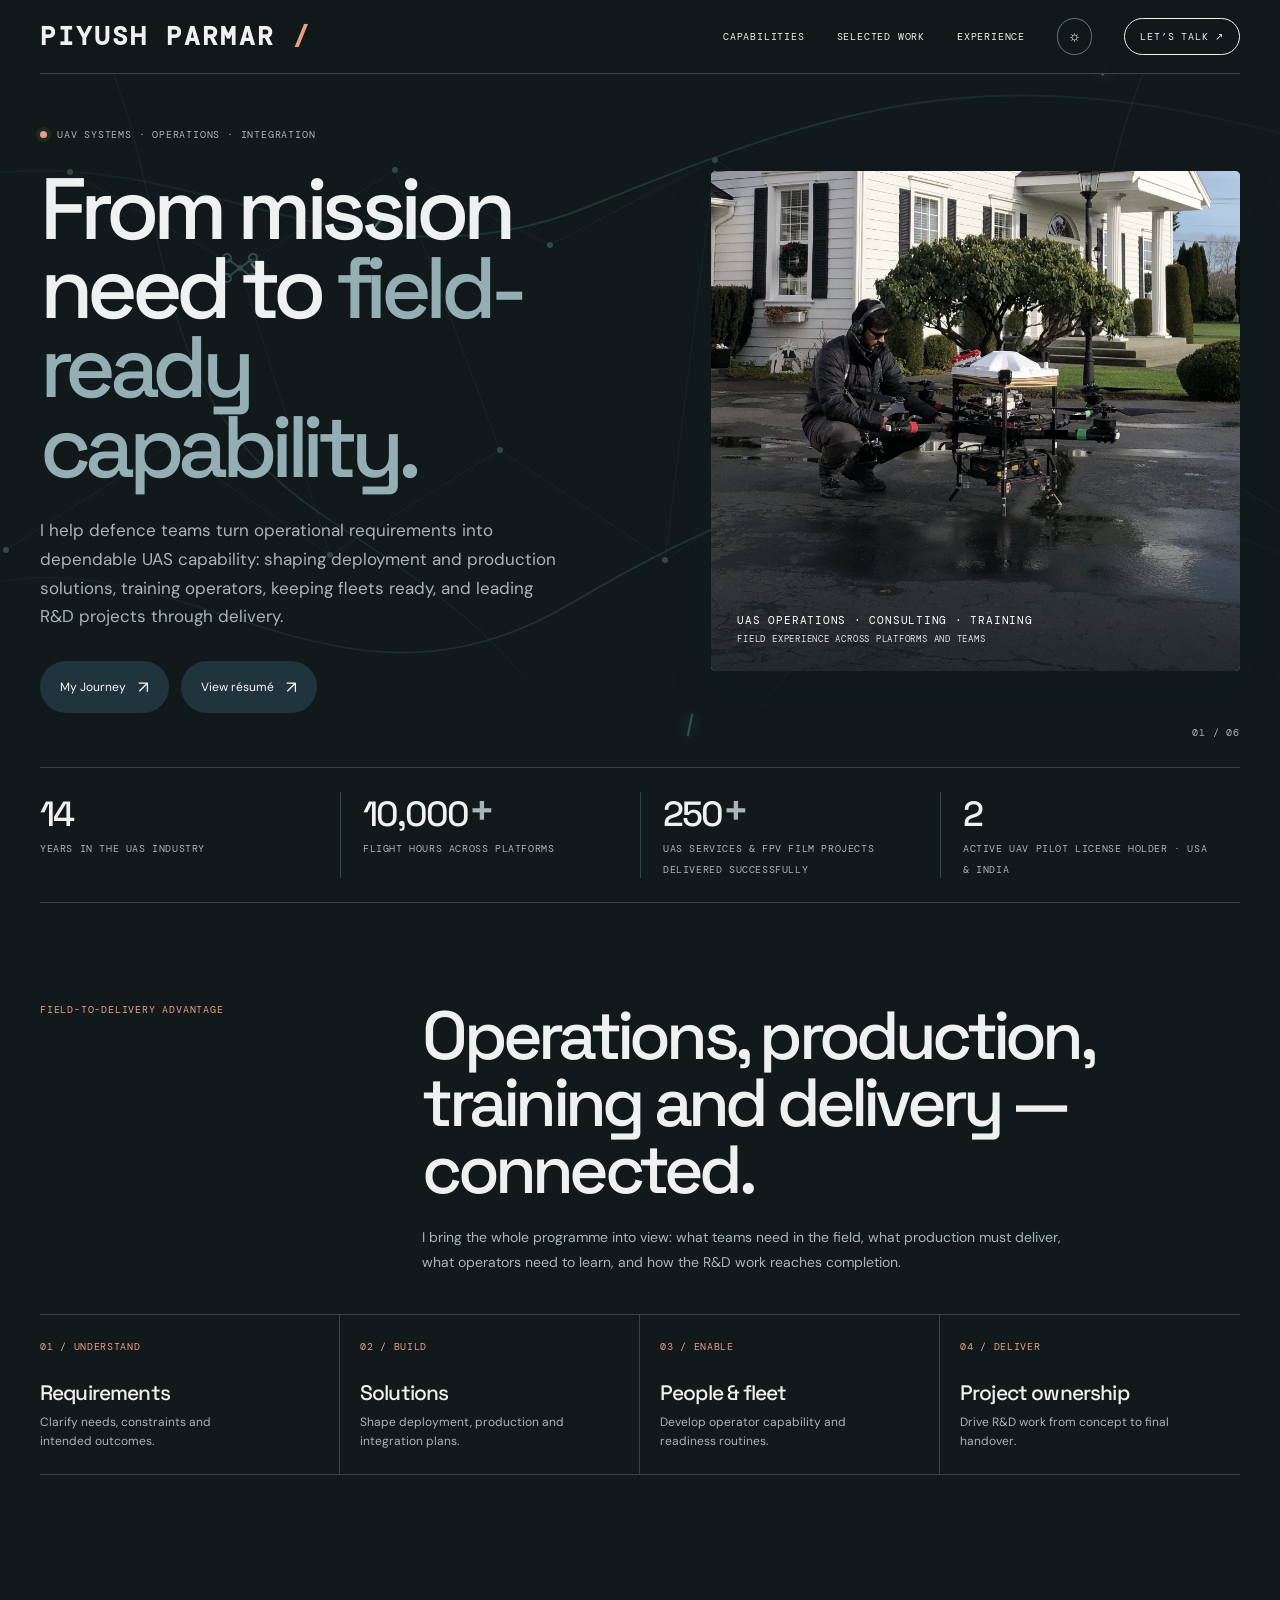
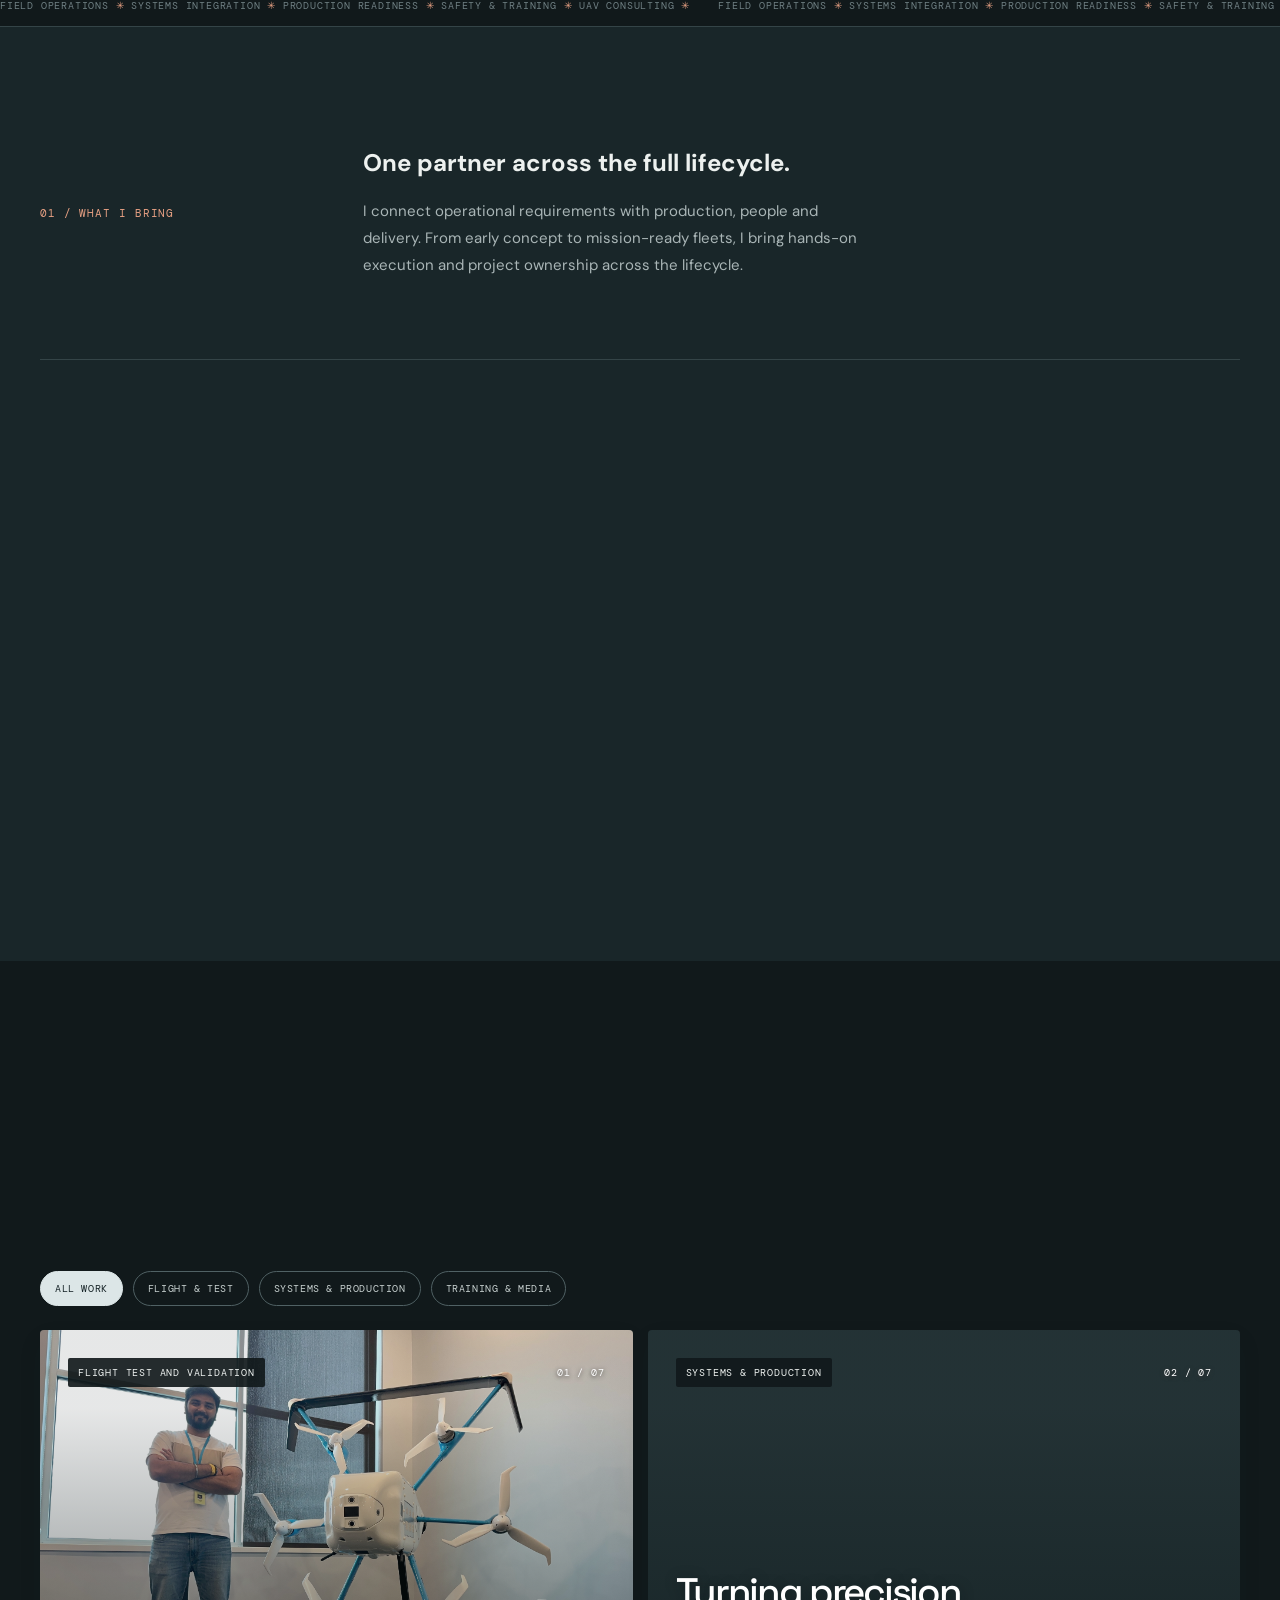
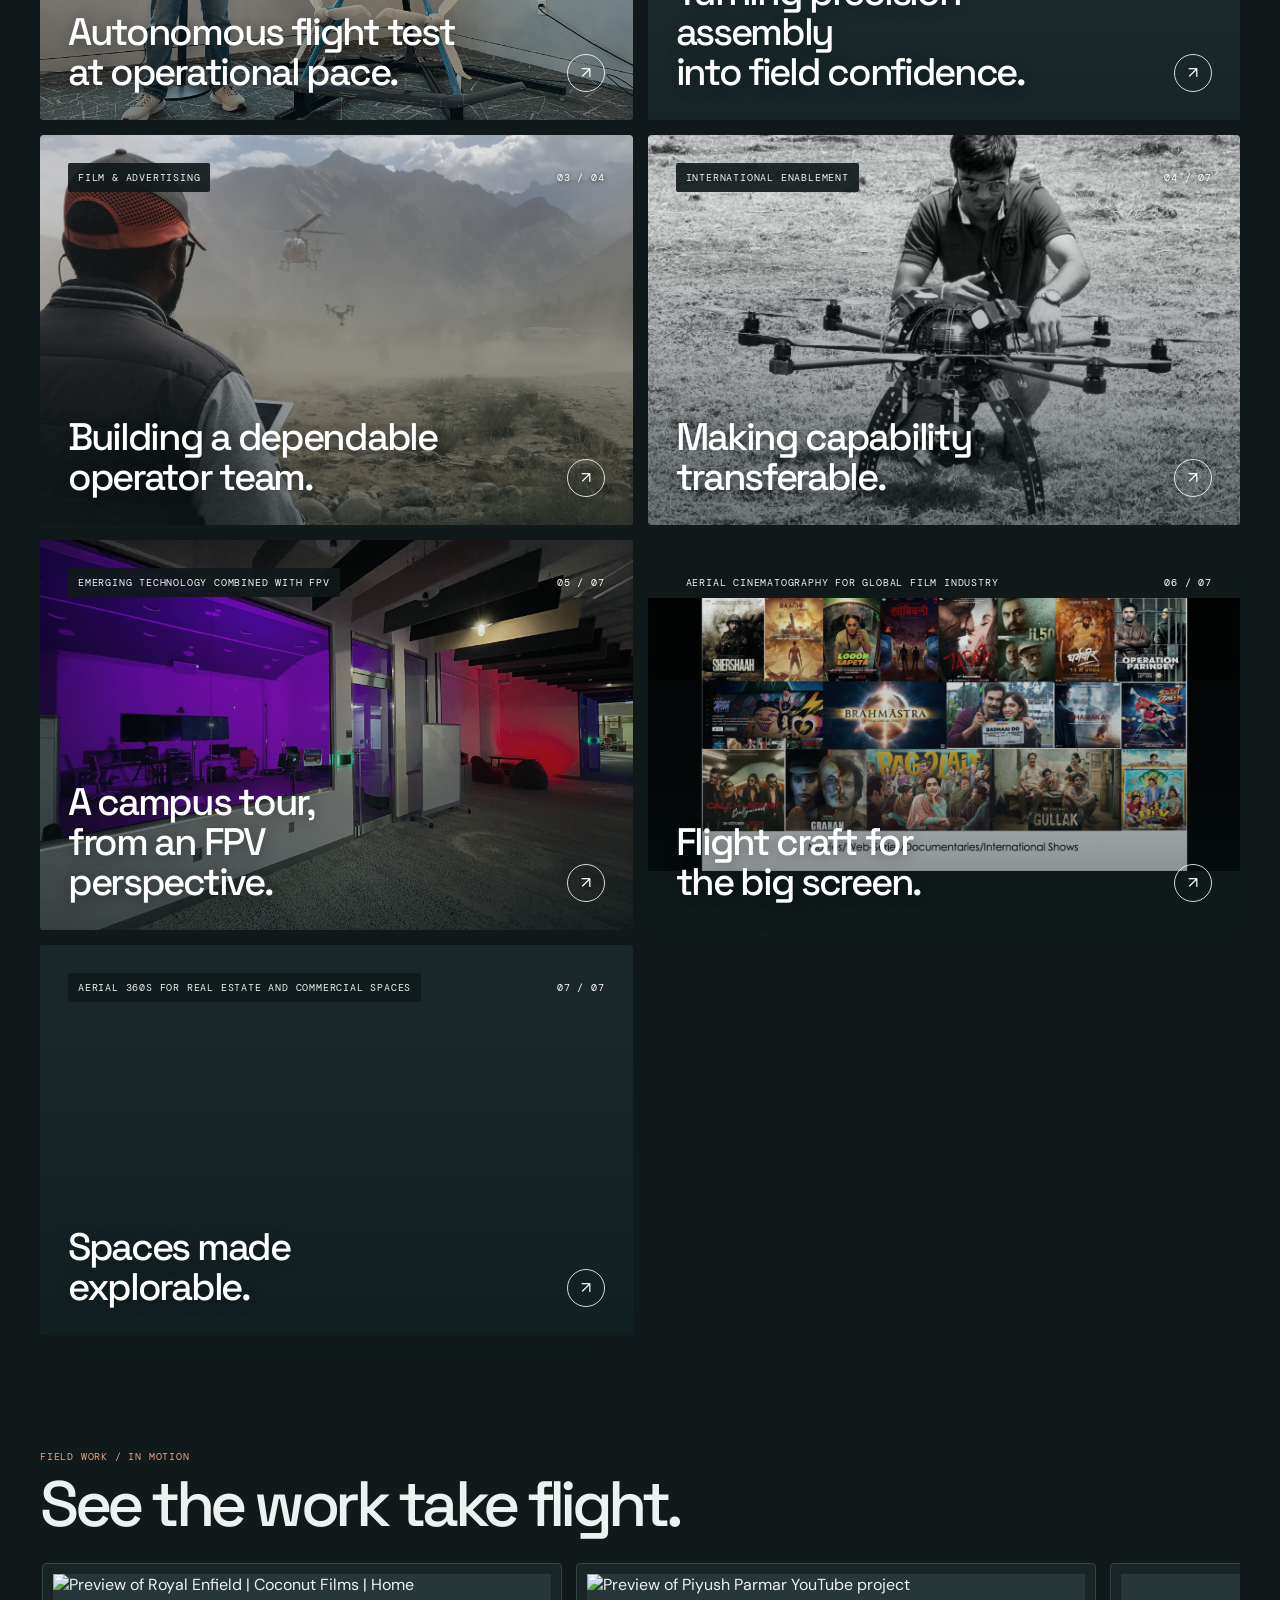
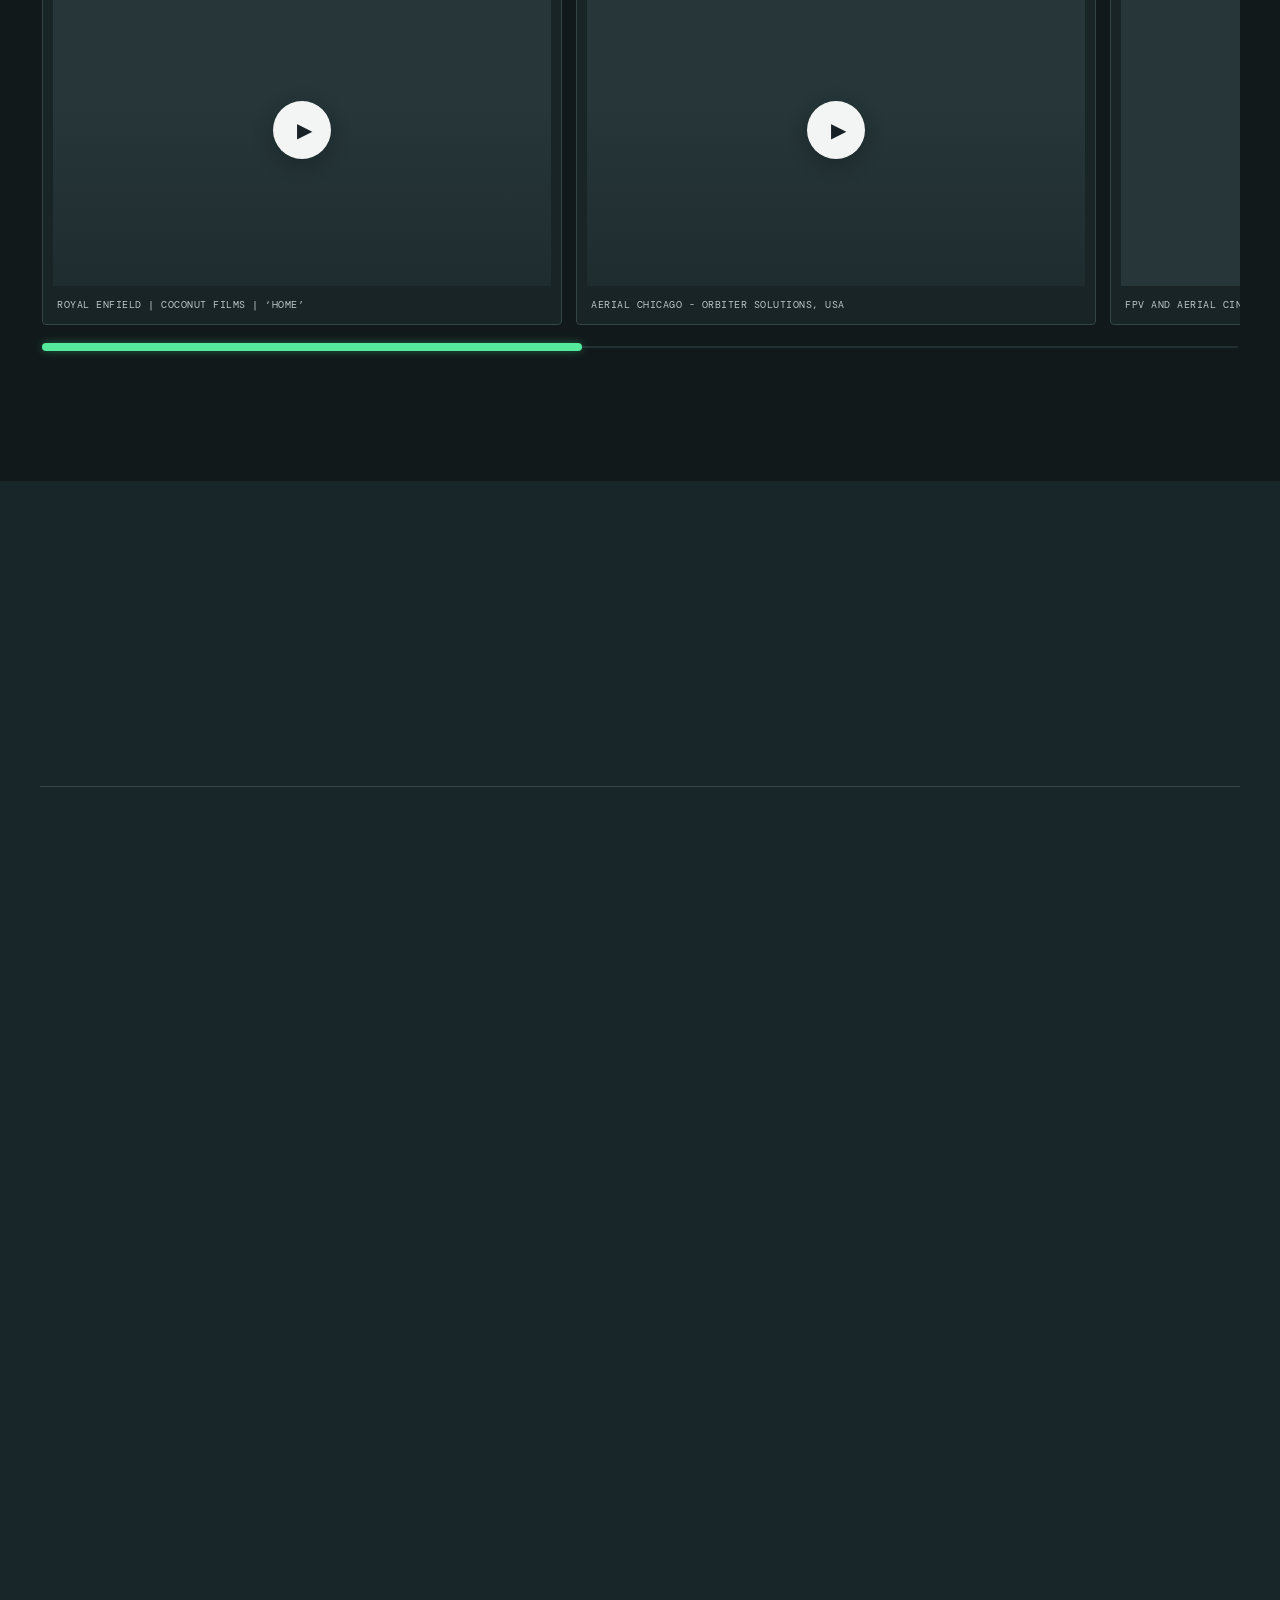
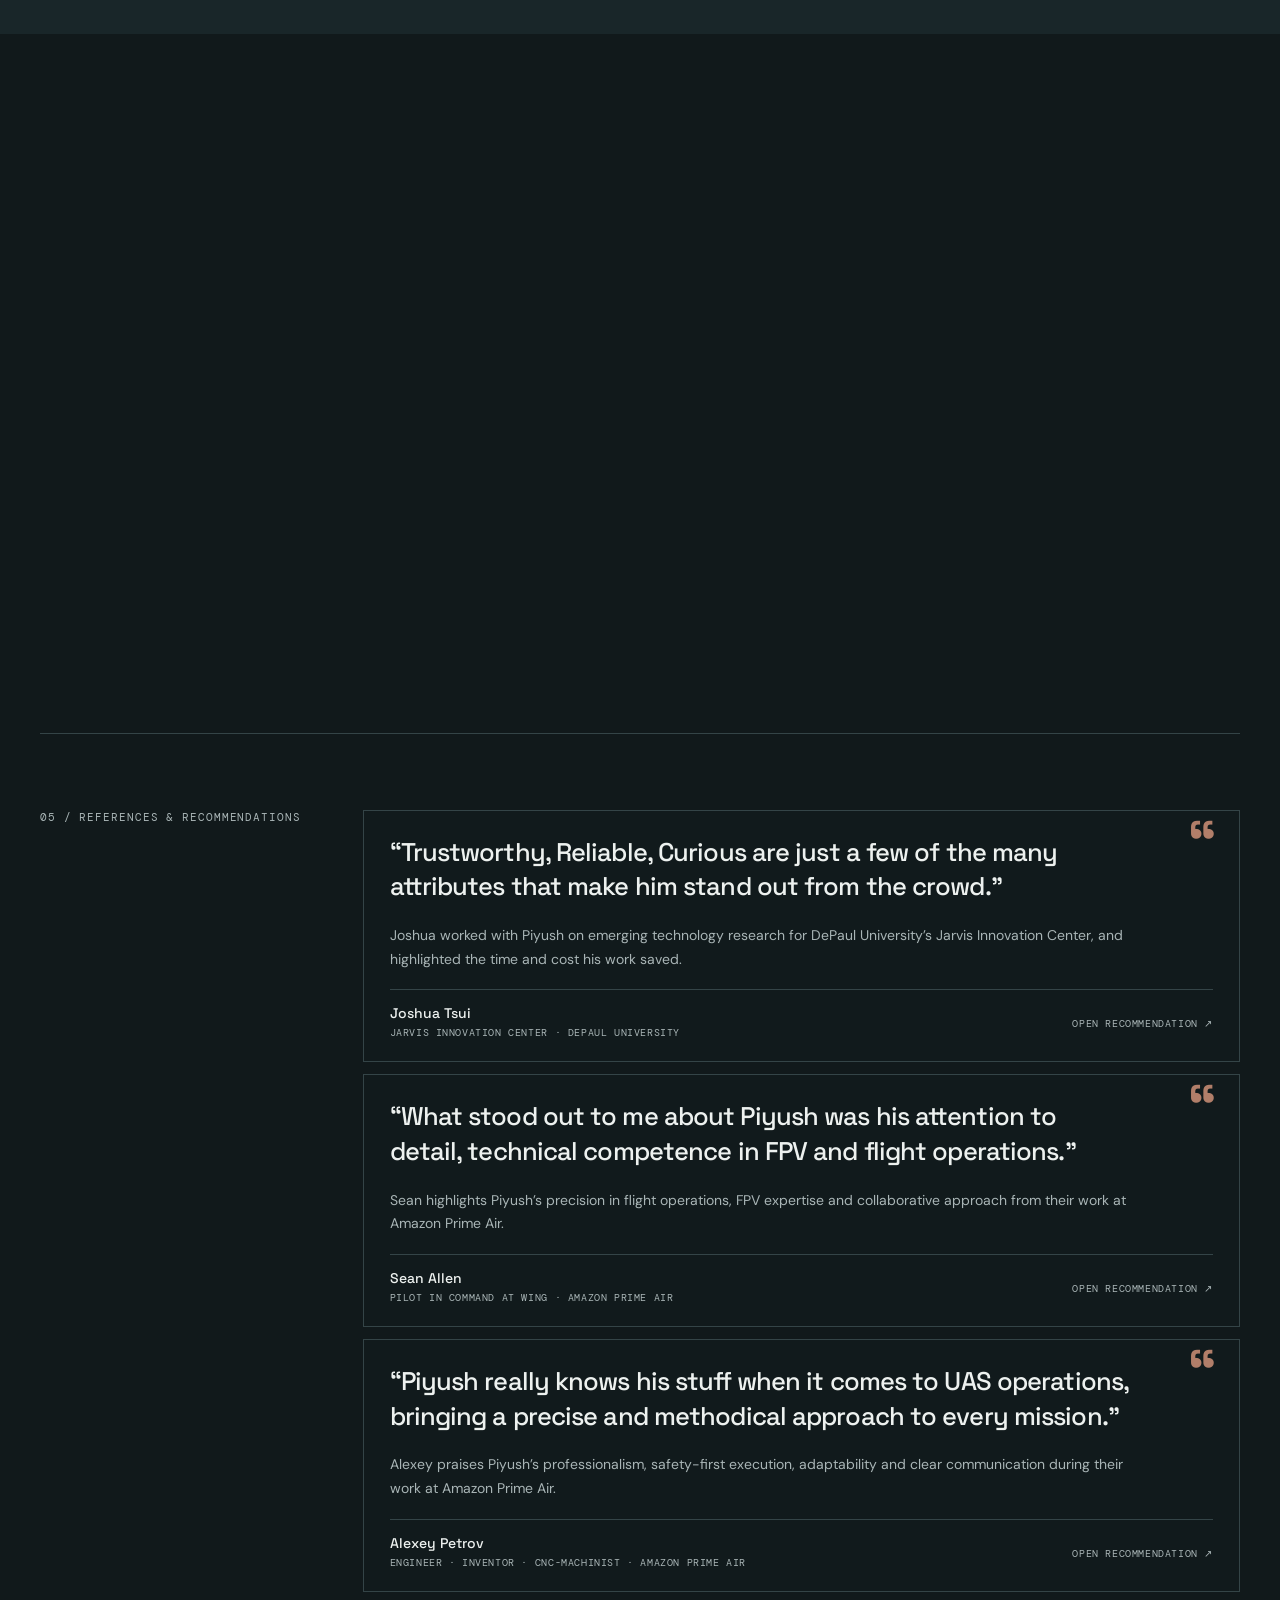
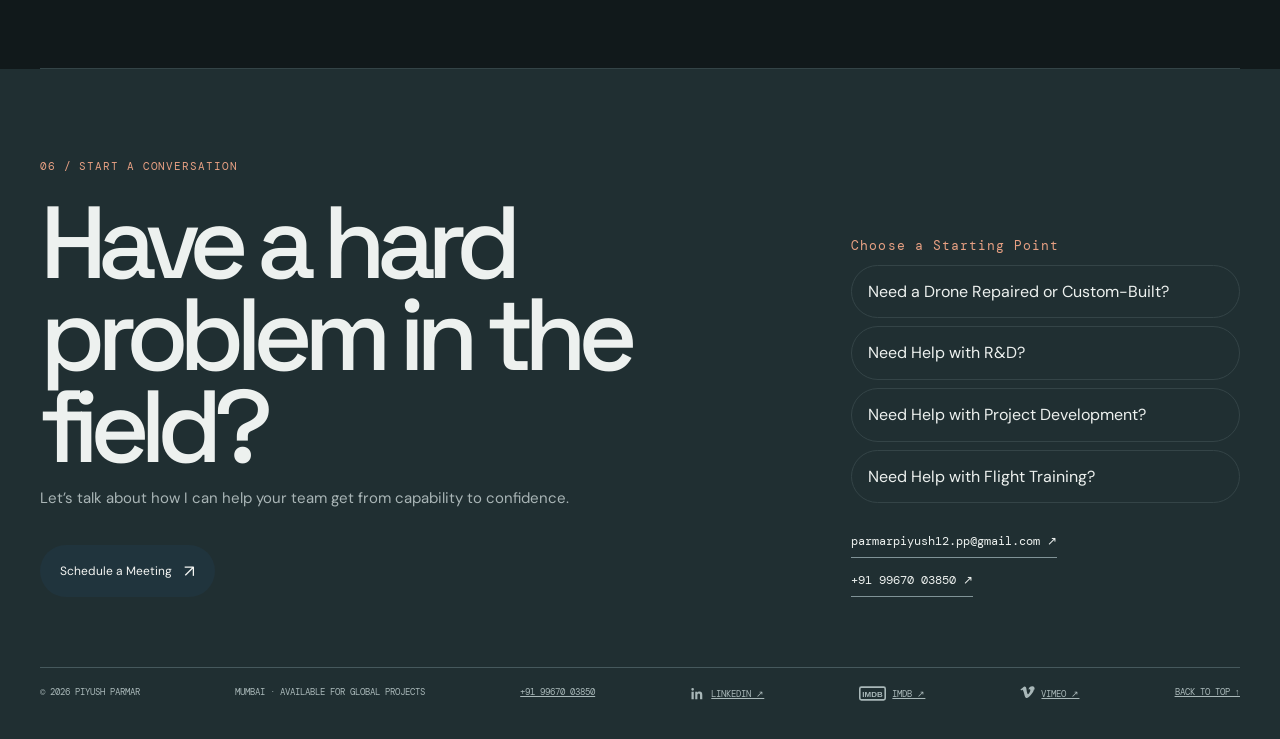
==== commit 7d98865c: "Set portfolio hero as link preview image" ====
--- a/index.html
+++ b/index.html
@@ -4,6 +4,21 @@
 <meta charset="utf-8"><meta name="viewport" content="width=device-width, initial-scale=1"><meta name="theme-color" content="#e9e8e2">
 <title>Piyush Parmar — UAV & Defence Systems Consultant</title>
 <meta name="description" content="Piyush Parmar is a UAS consultant and freelance defence contractor with 14 years in the industry and 10,000+ flight hours. Deployment, production, training, fleet readiness and defence R&D delivery.">
+<link rel="canonical" href="https://piyushparmar-pp.github.io/">
+<meta property="og:type" content="website">
+<meta property="og:url" content="https://piyushparmar-pp.github.io/">
+<meta property="og:title" content="Piyush Parmar — UAV &amp; Defence Systems Consultant">
+<meta property="og:description" content="UAS consulting, defence operations, UAV training and production systems. From mission need to field-ready capability.">
+<meta property="og:image" content="https://piyushparmar-pp.github.io/assets/Piyush_Parmar_Portfolio_Hero.jpg">
+<meta property="og:image:secure_url" content="https://piyushparmar-pp.github.io/assets/Piyush_Parmar_Portfolio_Hero.jpg">
+<meta property="og:image:type" content="image/jpeg">
+<meta property="og:image:width" content="2912">
+<meta property="og:image:height" content="1803">
+<meta property="og:image:alt" content="Piyush Parmar preparing a UAV for flight operations">
+<meta name="twitter:card" content="summary_large_image">
+<meta name="twitter:title" content="Piyush Parmar — UAV &amp; Defence Systems Consultant">
+<meta name="twitter:description" content="UAS consulting, defence operations, UAV training and production systems. From mission need to field-ready capability.">
+<meta name="twitter:image" content="https://piyushparmar-pp.github.io/assets/Piyush_Parmar_Portfolio_Hero.jpg">
 <style>
 @import url('https://fonts.googleapis.com/css2?family=DM+Mono:wght@400;500&family=DM+Sans:wght@400;500;600;700&family=Space+Grotesk:wght@400;500;600;700&display=swap');
 :root{--paper:#e9e8e2;--ink:#161b19;--muted:#65706a;--line:#bfc3b9;--lime:#c9f36a;--orange:#ef724b;--dark:#171d1a;--mono:'DM Mono',monospace;--display:'Space Grotesk',sans-serif;--body:'DM Sans',sans-serif}*{box-sizing:border-box}html{scroll-behavior:smooth}body{margin:0;background:var(--paper);color:var(--ink);font-family:var(--body);cursor:crosshair}a{color:inherit;text-decoration:none}button{font:inherit;color:inherit}.wrap{width:min(1380px,calc(100% - 72px));margin:auto}.mono,.eyebrow,.nav a,.tag,.meta,.index,.ticker,.micro{font-family:var(--mono);text-transform:uppercase;letter-spacing:.08em;font-size:10px}.nav{display:flex;justify-content:space-between;align-items:center;padding:22px 0;border-bottom:1px solid var(--line)}.brand{font:600 16px var(--display);letter-spacing:-.04em}.brand span{color:#708048}.navlinks{display:flex;gap:32px;align-items:center}.nav a{transition:opacity .2s}.nav a:hover{opacity:.55}.nav .contact-link{padding:11px 15px;border:1px solid var(--ink);border-radius:99px}.hero{min-height:680px;display:grid;grid-template-columns:1.05fr .95fr;gap:5%;align-items:center;padding:54px 0 70px;position:relative}.hero-copy{position:relative;z-index:1}.eyebrow{display:flex;gap:10px;align-items:center;color:var(--muted)}.eyebrow i{display:block;width:7px;height:7px;border-radius:50%;background:#7c9d3d;box-shadow:0 0 0 4px #7c9d3d22}.hero h1{font:500 clamp(56px,7.6vw,112px)/.91 var(--display);letter-spacing:-.085em;margin:28px 0 30px;max-width:760px}.hero h1 em{font-style:normal;color:#707c61}.hero-intro{font-size:17px;line-height:1.7;color:#515b54;max-width:500px}.actions{display:flex;gap:12px;margin-top:30px;flex-wrap:wrap}.pill{display:inline-flex;gap:12px;align-items:center;border-radius:99px;background:var(--ink);color:var(--paper);padding:15px 20px;font-size:12px;transition:transform .2s,background .2s}.pill:hover{transform:translateY(-3px);background:#354039}.pill.secondary{background:transparent;color:var(--ink);border:1px solid var(--line)}.pill .arrow{font-size:17px}.hero-art{height:510px;position:relative;overflow:hidden;background:#bcc3b4;border-radius:3px;isolation:isolate}.hero-art:before{content:'';position:absolute;inset:0;background:linear-gradient(155deg,transparent 25%,#202820bb 100%);z-index:-1}.hero-art:after{content:'';position:absolute;inset:0;background:repeating-linear-gradient(0deg,transparent 0 39px,#25342a14 40px),repeating-linear-gradient(90deg,transparent 0 39px,#25342a14 40px);z-index:-1}.terrain{position:absolute;inset:0;background:radial-gradient(ellipse at 60% 42%,#eef0db 0 4%,transparent 4.3%),radial-gradient(ellipse at 60% 42%,transparent 0 16%,#35453655 16.2% 16.5%,transparent 16.7% 31%,#35453655 31.2% 31.5%,transparent 31.7% 47%,#35453655 47.2% 47.5%,transparent 47.7%),linear-gradient(132deg,#89957d,#c4cbb9 45%,#65715e);opacity:.88}.terrain-lines{position:absolute;inset:-25%;background:repeating-linear-gradient(152deg,transparent 0 22px,#f3efd133 23px 24px,transparent 25px 55px);transform:rotate(-8deg);opacity:.7}.flight-path{position:absolute;inset:13% 8% 18%;border:1px dashed #f3f3e2a6;border-left:0;border-bottom:0;border-radius:50%;transform:rotate(-22deg)}.drone{position:absolute;width:170px;height:170px;left:48%;top:40%;transform:translate(-50%,-50%);filter:drop-shadow(0 18px 17px #10171155);animation:float 5s ease-in-out infinite}.drone svg{width:100%;height:100%;overflow:visible}.drone .spin{transform-origin:center;animation:spin 2.2s linear infinite}.drone .spin2{animation-direction:reverse;animation-duration:1.8s}@keyframes spin{to{transform:rotate(360deg)}}@keyframes float{50%{translate:0 -9px}}.coord{position:absolute;color:#f5f4e8;font:10px var(--mono);text-shadow:0 1px 5px #111}.coord.top{top:18px;left:18px}.coord.bottom{right:18px;bottom:18px;text-align:right}.scan{position:absolute;left:8%;top:18%;width:8px;height:8px;border:1px solid var(--lime);border-radius:50%;box-shadow:0 0 0 7px #c9f36a33,0 0 22px var(--lime)}.art-label{position:absolute;left:20px;bottom:24px;color:#fff;font:11px var(--mono);text-transform:uppercase;letter-spacing:.07em}.art-label small{display:block;color:#ffffffa6;margin-top:6px;font-size:9px}.hero-index{position:absolute;right:0;bottom:28px;color:#899087}.stats{display:grid;grid-template-columns:repeat(4,1fr);border-top:1px solid var(--line);border-bottom:1px solid var(--line);padding:22px 0 24px}.stat{padding:0 22px;border-left:1px solid var(--line)}.stat:first-child{padding-left:0;border:0}.stat strong{display:block;font:500 35px var(--display);letter-spacing:-.06em}.stat span{color:var(--muted);font:10px var(--mono);text-transform:uppercase;letter-spacing:.06em}.section{padding:130px 0}.section-head{display:grid;grid-template-columns:.5fr 1.5fr;gap:30px;margin-bottom:60px}.section h2{font:500 clamp(42px,6vw,76px)/.98 var(--display);letter-spacing:-.07em;margin:0;max-width:800px}.section-intro{font-size:15px;line-height:1.8;color:var(--muted);max-width:510px;margin:20px 0}.services{background:var(--dark);color:var(--paper);padding:110px 0 120px}.services .eyebrow{color:#adb5aa}.services .section-intro{color:#a7b0a8}.service-grid{display:grid;grid-template-columns:repeat(3,1fr);border-top:1px solid #49514b}.service{padding:25px 24px 28px 0;border-bottom:1px solid #49514b;min-height:240px;transition:background .25s,padding .25s}.service:hover{background:#222a24;padding-left:14px}.service .index{color:#c9f36a}.service h3{font:500 24px var(--display);letter-spacing:-.04em;margin:34px 0 12px}.service p{color:#a8b0a9;font-size:13px;line-height:1.65;max-width:320px}.service .s-icon{float:right;color:#c9f36a;font:24px var(--mono)}.work{padding:120px 0}.filters{display:flex;gap:8px;flex-wrap:wrap;margin-bottom:24px}.filter{border:1px solid var(--line);background:transparent;border-radius:99px;padding:10px 14px;font:10px var(--mono);text-transform:uppercase;letter-spacing:.06em;cursor:pointer}.filter.active,.filter:hover{background:var(--ink);color:var(--paper);border-color:var(--ink)}.case-grid{display:grid;grid-template-columns:1fr 1fr;gap:15px}.case{min-height:370px;padding:28px;position:relative;overflow:hidden;background:#c4c8bc;display:flex;flex-direction:column;justify-content:space-between;cursor:pointer;transition:transform .3s}.case:hover{transform:translateY(-5px)}.case:nth-child(2){background:#c3c7ba}.case:nth-child(3){background:#adb6a6}.case:nth-child(4){background:#d6cdb9}.case-bg{position:absolute;inset:0;opacity:.5;transition:transform .6s}.case:hover .case-bg{transform:scale(1.04)}.case-bg.flight{background:radial-gradient(ellipse at 48% 60%,#dce2c6 0 4%,transparent 4.5%),repeating-radial-gradient(ellipse at 48% 60%,transparent 0 38px,#55634c33 39px 40px),linear-gradient(130deg,#9da895,#717e6d)}.case-bg.factory{background:linear-gradient(110deg,transparent 30%,#25312eaa 31% 33%,transparent 34%),repeating-linear-gradient(90deg,transparent 0 63px,#313c37aa 64px 68px),linear-gradient(#c5c8b8,#727b6c)}.case-bg.camera{background:radial-gradient(ellipse at 60% 45%,#e9e3cf 0 7%,transparent 8%),repeating-linear-gradient(0deg,transparent 0 25px,#3c463b33 26px 27px),linear-gradient(135deg,#838c7c,#b7b5a1)}.case-bg.team{background:radial-gradient(ellipse at 45% 55%,#e1d8c0 0 3%,transparent 4%),radial-gradient(ellipse at 70% 49%,#5f6355 0 5%,transparent 6%),linear-gradient(135deg,#a5a895,#c6c5ad)}.case-top,.case-bottom{position:relative;z-index:1;display:flex;justify-content:space-between;align-items:center}.case-bottom{align-items:flex-end}.case .tag{background:#e9e8e2d9;padding:8px 10px}.case .index{color:#fff;text-shadow:0 1px 4px #333}.case h3{font:500 clamp(25px,3vw,39px)/1.04 var(--display);letter-spacing:-.06em;max-width:390px;margin:0}.case .open{width:38px;height:38px;border:1px solid var(--ink);border-radius:50%;display:grid;place-items:center;transition:background .2s,color .2s}.case:hover .open{background:var(--ink);color:var(--paper)}.case.hidden{display:none}.note{font-size:11px;color:var(--muted);margin-top:20px}.timeline{background:#d9d9d1;padding:110px 0}.timeline-list{border-top:1px solid #b7b9b0}.role{display:grid;grid-template-columns:.6fr 1.1fr 1.2fr;gap:28px;padding:25px 0;border-bottom:1px solid #b7b9b0;align-items:start}.role .date{color:var(--muted);font:14px var(--mono);text-transform:uppercase;letter-spacing:.04em;padding-top:6px}.role h3{font:500 21px var(--display);letter-spacing:-.04em;margin:0}.role .org{font-size:12px;color:#778078;margin-top:5px}.role p{font-size:12px;color:#586159;line-height:1.7;margin:0;max-width:440px}.capability{padding:130px 0}.cap-grid{display:grid;grid-template-columns:repeat(3,1fr);gap:10px;margin-top:48px}.cap{border:1px solid var(--line);padding:24px;min-height:190px}.cap .index{color:#78826d}.cap h3{font:500 20px var(--display);margin:34px 0 8px}.cap p{font-size:12px;color:var(--muted);line-height:1.65}.contact{background:var(--lime);padding:95px 0 40px}.contact-main{display:flex;justify-content:space-between;align-items:flex-end;gap:30px;padding-bottom:70px}.contact h2{font:500 clamp(54px,8vw,110px)/.9 var(--display);letter-spacing:-.09em;margin:24px 0 12px;max-width:820px}.contact p{font-size:15px;color:#3e4a32}.contact-details{display:grid;gap:15px;justify-items:start}.contact-link-large{font:12px var(--mono);border-bottom:1px solid #71834e;padding-bottom:8px;white-space:nowrap}.footer{display:flex;justify-content:space-between;border-top:1px solid #9bb557;padding:18px 0 4px;color:#5d6d3b;font:9px var(--mono);text-transform:uppercase}.footer a{text-decoration:underline}.modal{position:fixed;inset:0;background:#101612c7;z-index:20;display:none;place-items:center;padding:20px}.modal.show{display:grid}.modal-card{background:var(--paper);max-width:680px;width:100%;padding:clamp(25px,5vw,54px);position:relative;animation:rise .25s ease}.modal-card h2{font:500 clamp(32px,5vw,53px)/1 var(--display);letter-spacing:-.07em;margin:24px 0 16px}.modal-card p{font-size:14px;color:#586159;line-height:1.8}.modal-close{position:absolute;right:20px;top:20px;border:1px solid var(--line);background:transparent;width:36px;height:36px;border-radius:50%;cursor:pointer}.modal-meta{display:flex;gap:10px;flex-wrap:wrap;margin-top:22px}.modal-meta span{padding:8px 10px;background:#d9dcd1;font:9px var(--mono);text-transform:uppercase}.project-link{margin-top:18px}@keyframes rise{from{opacity:0;transform:translateY(12px)}to{opacity:1;transform:none}}.reveal{opacity:0;transform:translateY(18px);transition:opacity .7s,transform .7s}.reveal.in{opacity:1;transform:none}.ticker-wrap{overflow:hidden;border-bottom:1px solid var(--line);padding:14px 0;color:#70786e}.ticker{white-space:nowrap;animation:marquee 30s linear infinite;display:flex;width:max-content;gap:28px}.ticker b{color:#758a4b;font-weight:400}@keyframes marquee{to{transform:translateX(-50%)}}.edge{padding:92px 0 105px}.edge-head{display:grid;grid-template-columns:.6fr 1.4fr;column-gap:32px}.edge-head .eyebrow{grid-column:1}.edge-head h2{font:500 clamp(38px,5.5vw,68px)/.98 var(--display);letter-spacing:-.07em;margin:0;max-width:850px;grid-column:2;grid-row:1 / span 2}.edge-head p{grid-column:2;color:var(--muted);line-height:1.75;font-size:14px;max-width:650px;margin:22px 0 40px}.edge-steps{grid-column:1 / -1;display:grid;grid-template-columns:repeat(4,1fr);border-top:1px solid var(--line);border-bottom:1px solid var(--line)}.edge-steps article{padding:19px 18px 22px 0;border-right:1px solid var(--line)}.edge-steps article+article{padding-left:20px}.edge-steps article:last-child{border:0}.edge-steps span{font:10px var(--mono);letter-spacing:.07em;color:#71804e}.edge-steps h3{font:500 21px var(--display);margin:24px 0 7px;letter-spacing:-.04em}.edge-steps p{color:var(--muted);font-size:12px;line-height:1.6;max-width:220px;margin:0}
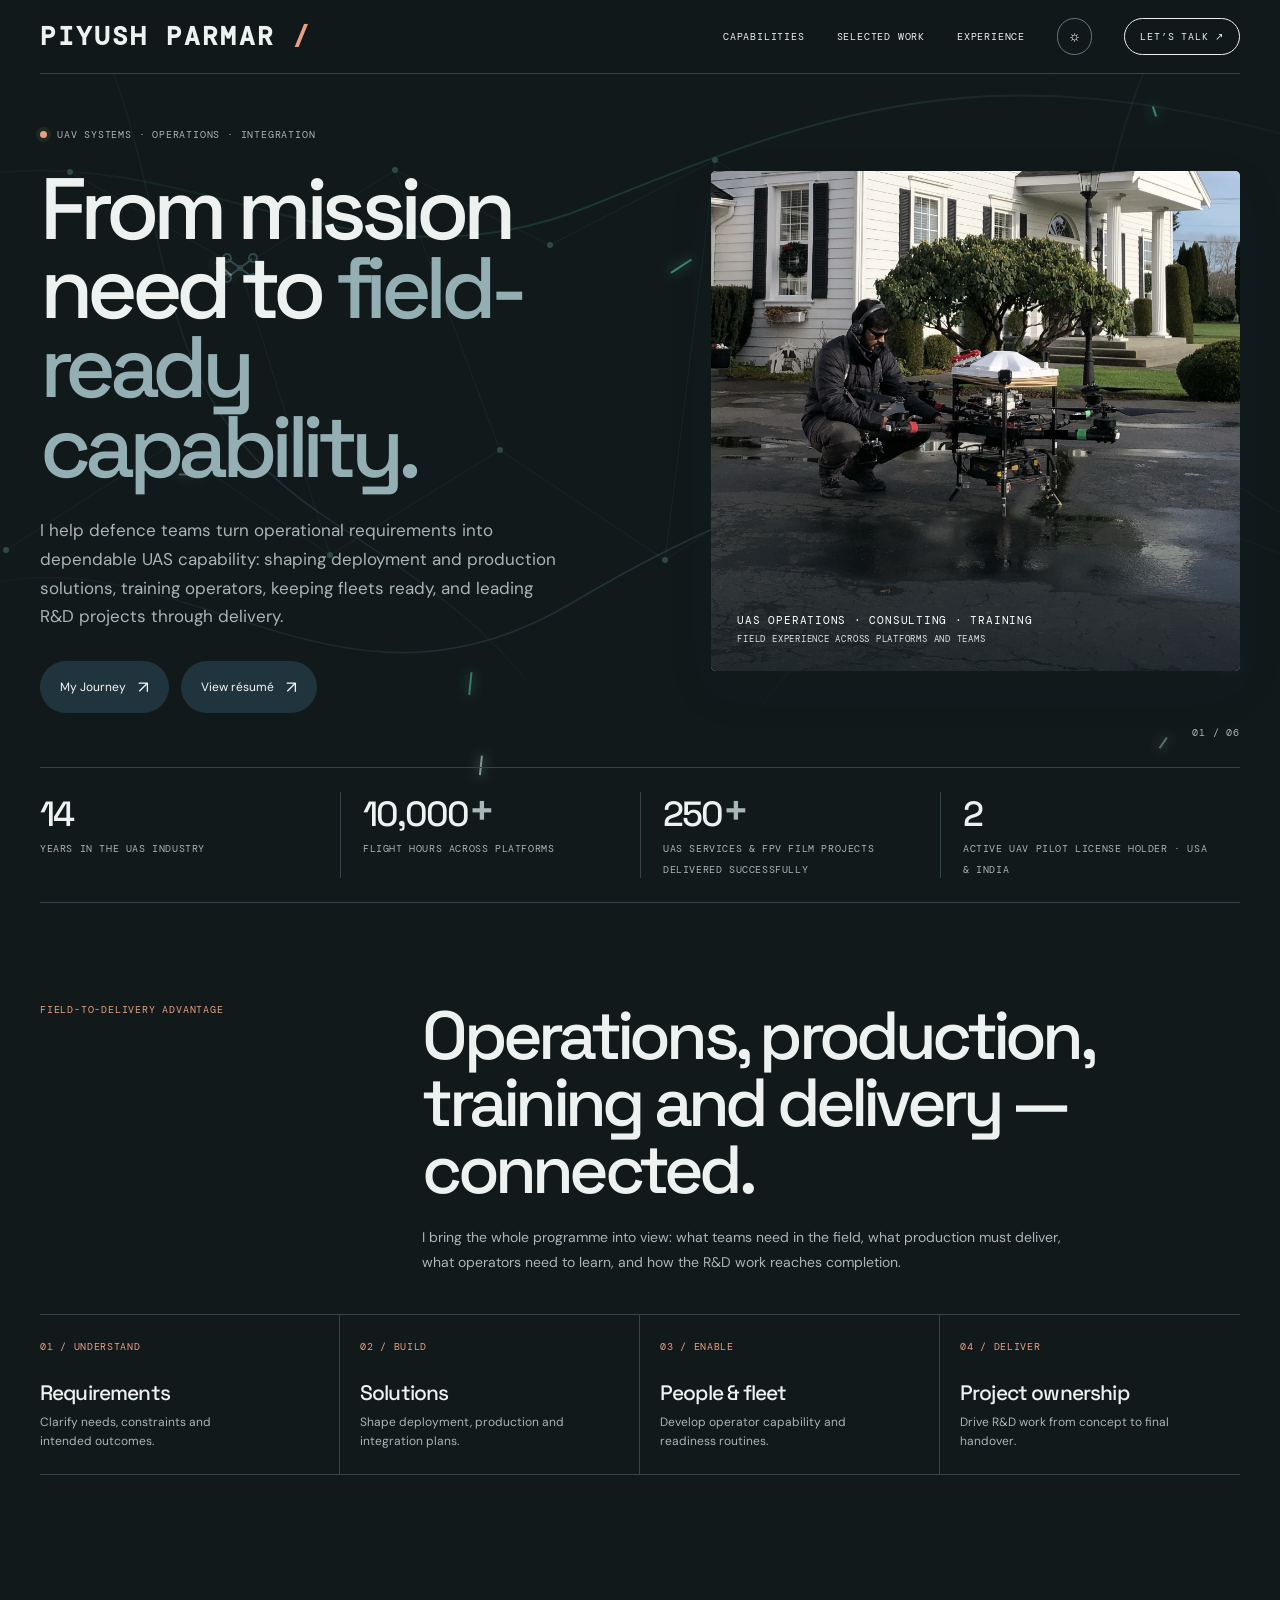
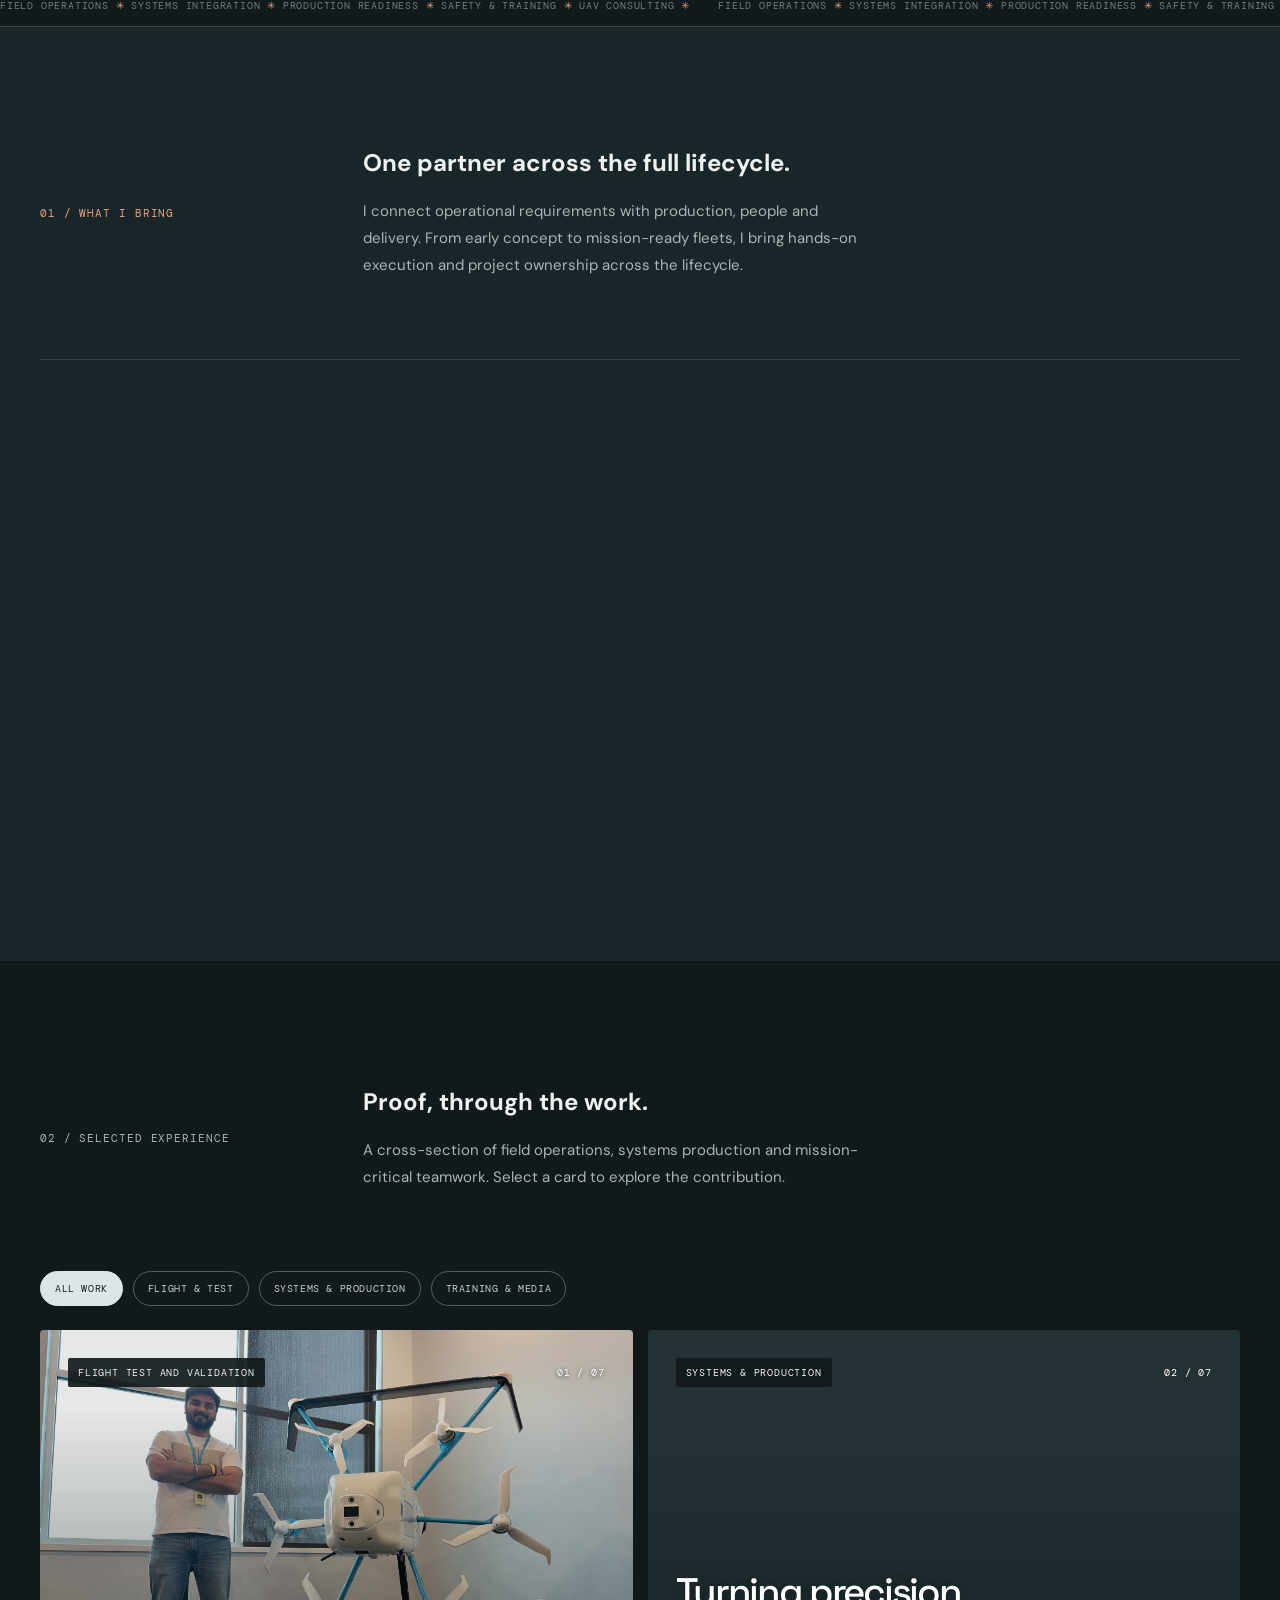
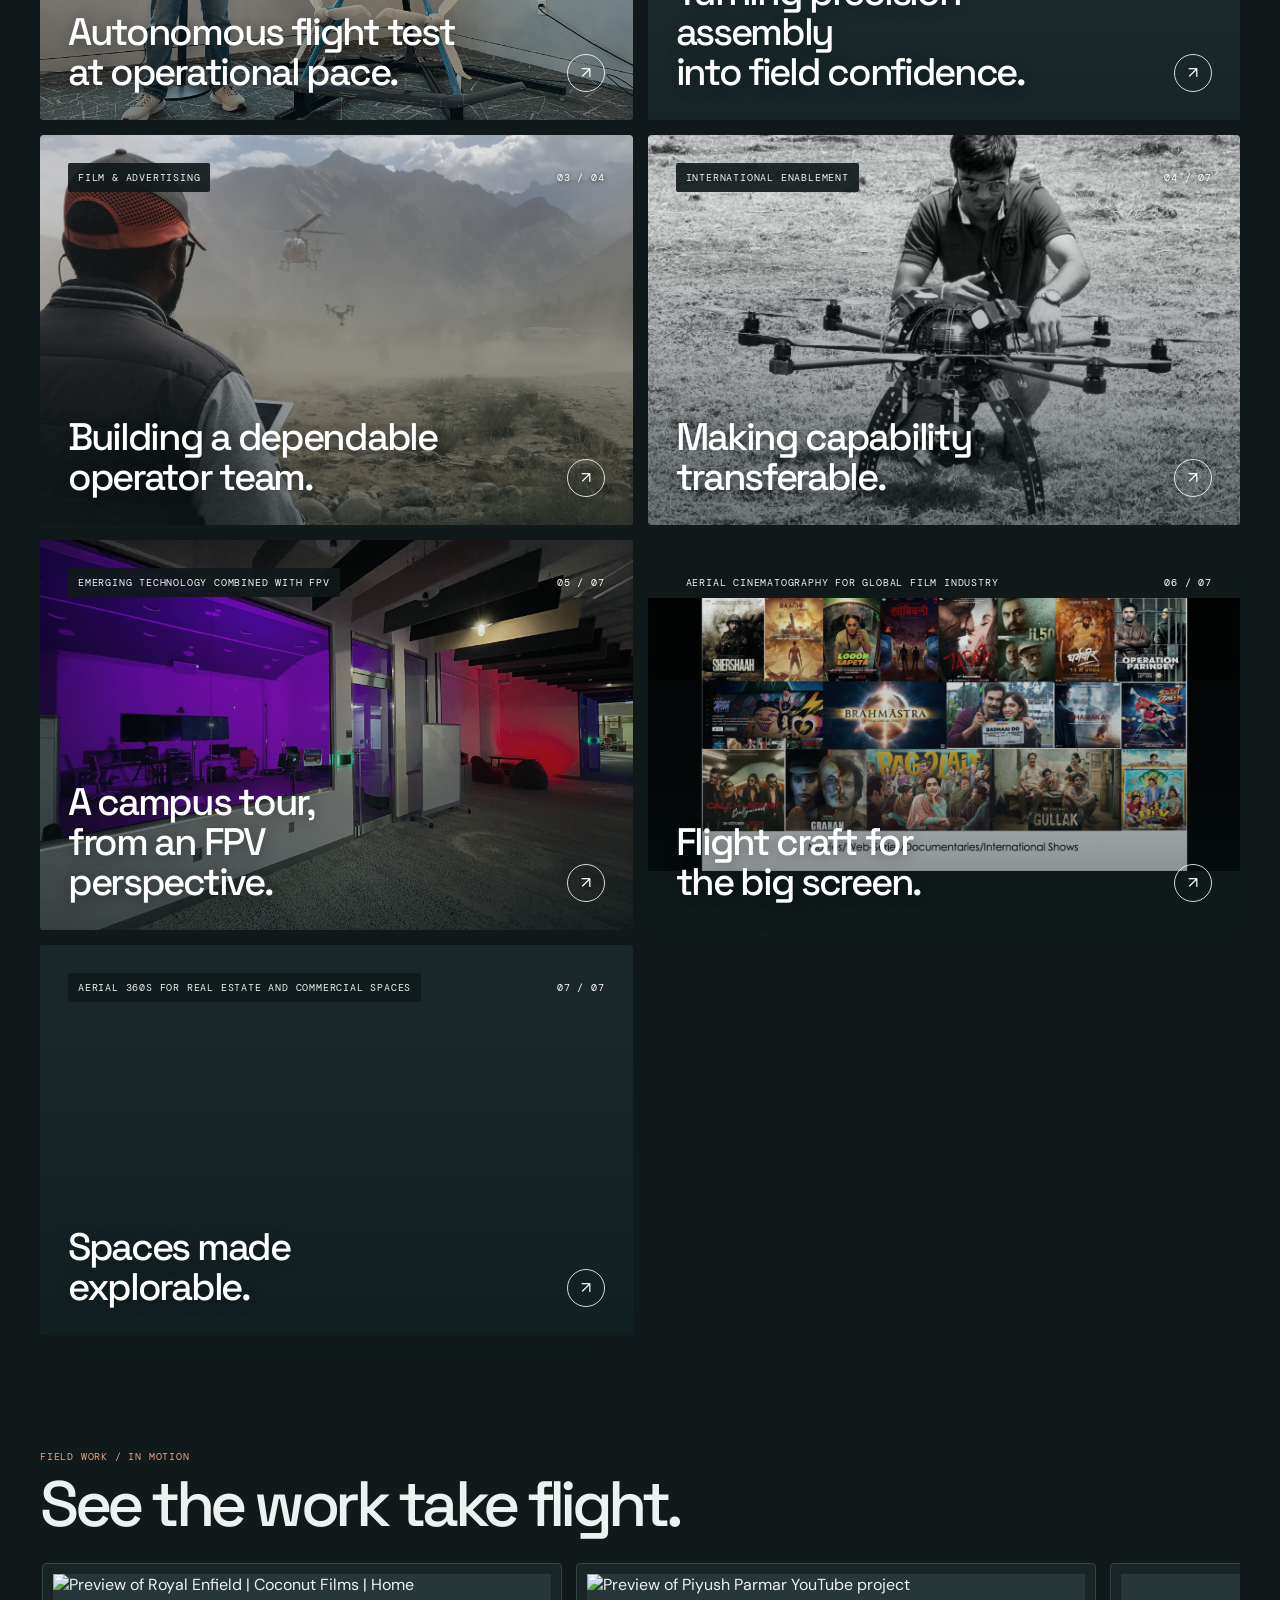
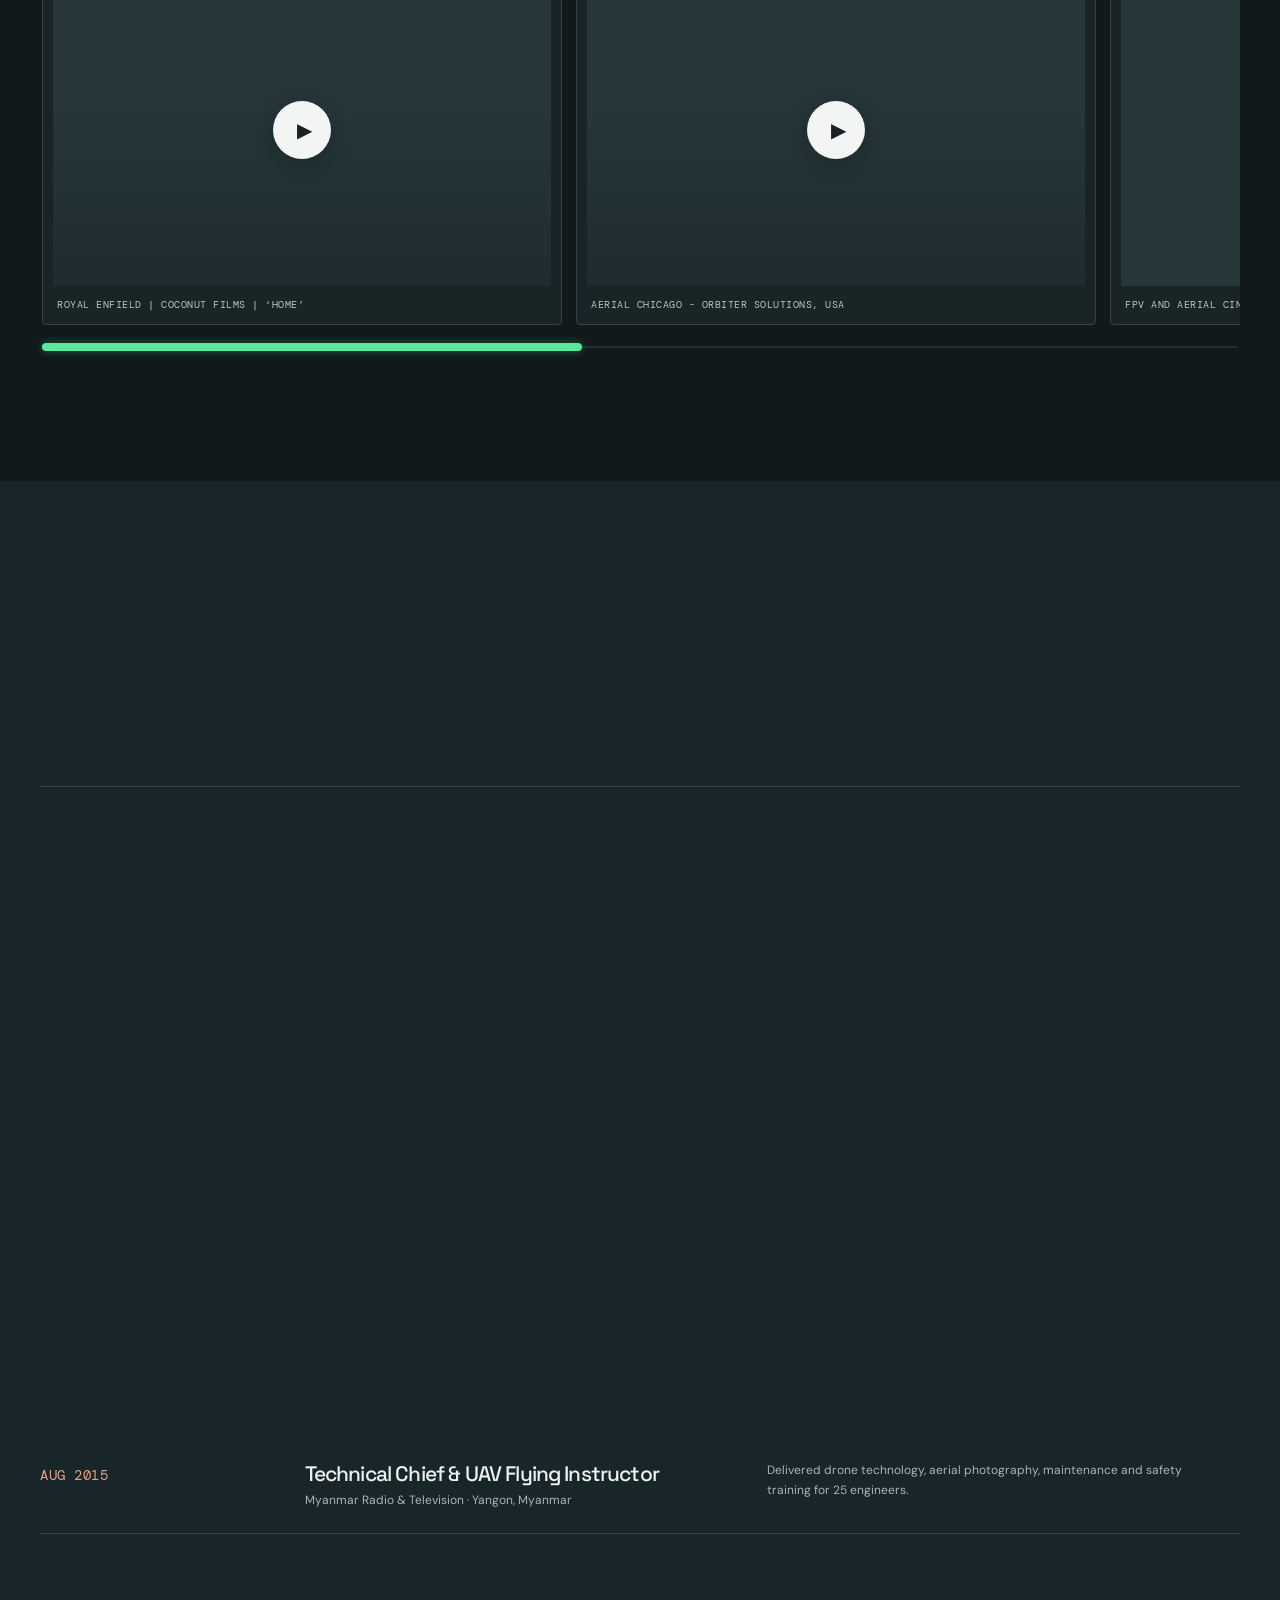
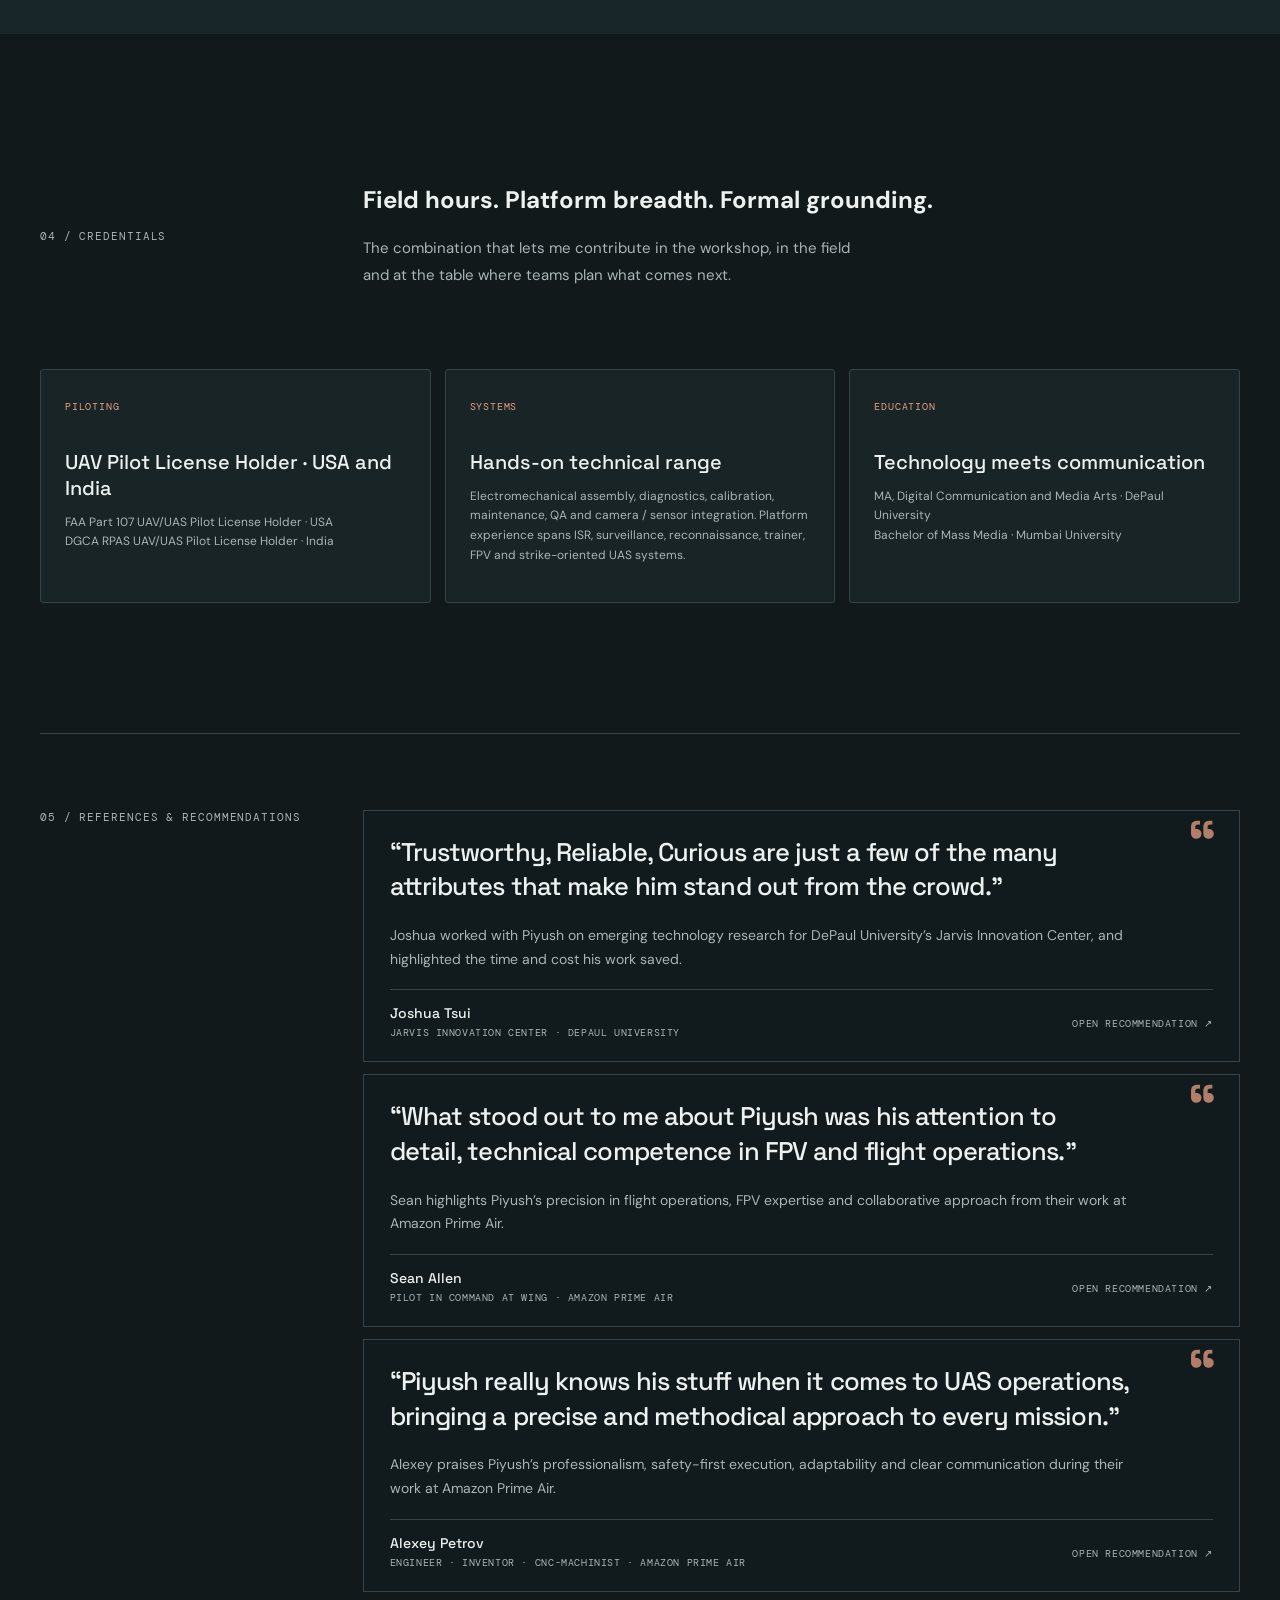
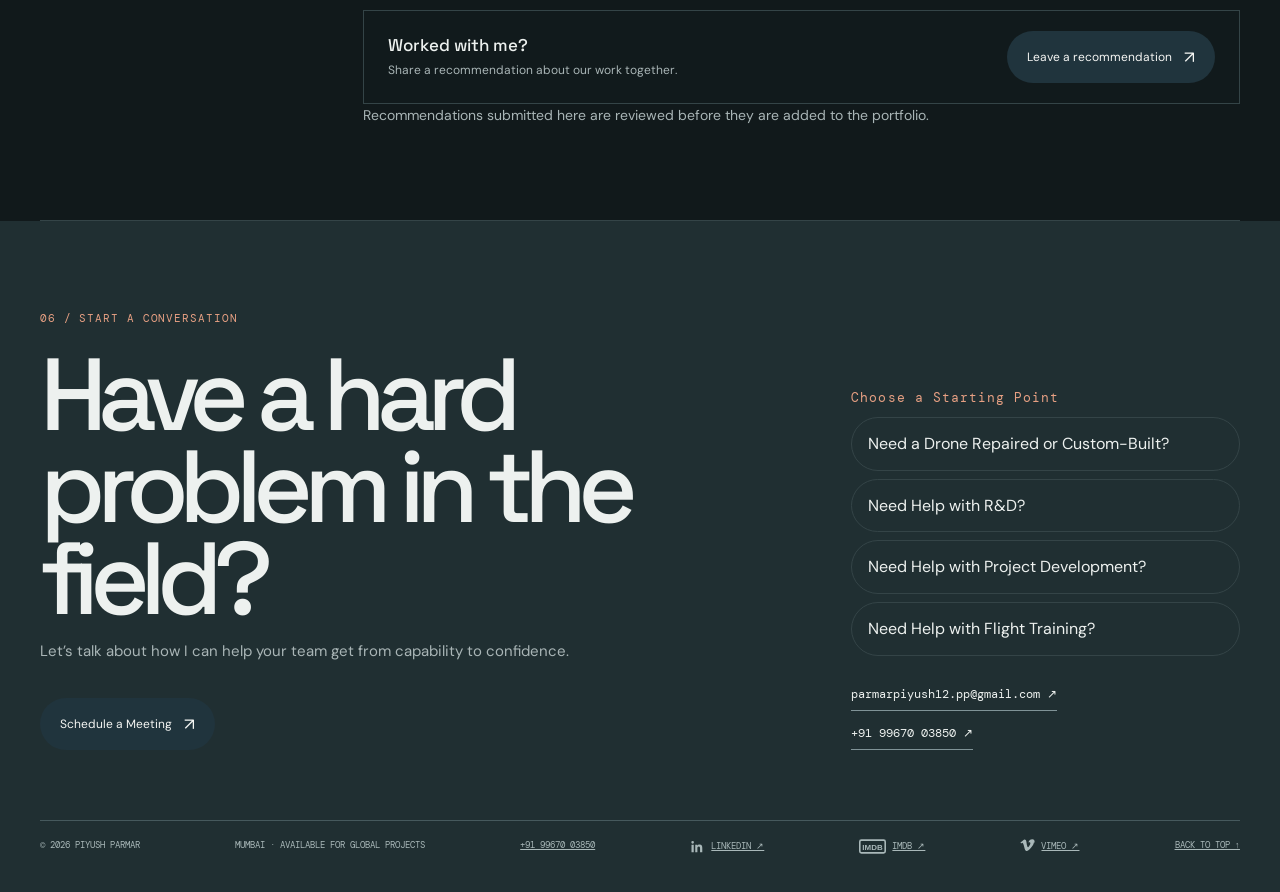
==== commit 05d2feab: "Add Formspree portfolio recommendation form" ====
--- a/index.html
+++ b/index.html
@@ -60,7 +60,7 @@
 </style>
 <style id="media-custom-scrollbar">.media-grid{scrollbar-width:none;scrollbar-color:transparent transparent}.media-grid::-webkit-scrollbar{display:none;width:0;height:0}.media-grid{scroll-snap-type:none}.media-scrollbar{height:12px;margin:0 2px 18px;position:relative;touch-action:none;user-select:none}.media-scrollbar:before{content:"";position:absolute;left:0;right:0;top:5px;height:2px;border-radius:99px;background:var(--line);opacity:.55}.media-scrollbar-thumb{position:absolute;left:0;top:2px;height:8px;min-width:36px;border-radius:99px;background:#54e99b;box-shadow:0 0 9px #54e99b55;transition:background .15s}.media-scrollbar:hover .media-scrollbar-thumb{background:#7bffb4}.media-scrollbar:focus-visible{outline:1px solid #54e99b;outline-offset:4px}</style>
 <style id="inquiry-dialog-styles">.inquiry-dialog{width:min(560px,calc(100% - 32px));padding:clamp(26px,5vw,44px);border:1px solid var(--line);background:var(--paper);color:var(--ink);box-shadow:0 30px 100px #0008;position:fixed;inset:0;margin:auto;max-height:calc(100dvh - 32px);overflow:auto}.inquiry-dialog::backdrop{background:#101612d9;backdrop-filter:blur(6px)}.inquiry-dialog h2{font:500 clamp(30px,5vw,44px)/1 var(--display);letter-spacing:-.065em;margin:12px 42px 10px 0}.inquiry-intro{color:var(--muted);font-size:13px;line-height:1.6;margin:0 0 18px}.inquiry-topic{display:grid;gap:5px;padding:12px 14px;margin-bottom:18px;border:1px solid var(--line);background:color-mix(in srgb,var(--dark) 5%,var(--paper))}.inquiry-topic span{font:10px var(--mono);color:var(--orange);text-transform:uppercase;letter-spacing:.08em}.inquiry-topic strong{font-size:14px;font-weight:500}.inquiry-form{display:grid;gap:14px}.inquiry-form label{display:grid;gap:6px;font:11px var(--mono);text-transform:uppercase;letter-spacing:.04em}.inquiry-form input,.inquiry-form textarea{width:100%;padding:12px 13px;border:1px solid var(--line);border-radius:3px;background:transparent;color:var(--ink);font:14px var(--body);text-transform:none;letter-spacing:normal;outline:none}.inquiry-form textarea{resize:vertical;min-height:120px}.inquiry-form input:focus,.inquiry-form textarea:focus{border-color:var(--orange);box-shadow:0 0 0 2px color-mix(in srgb,var(--orange) 20%,transparent)}.inquiry-honeypot{position:absolute!important;left:-10000px!important;width:1px!important;height:1px!important;opacity:0!important}.inquiry-status{margin:0;color:var(--muted);font-size:13px;line-height:1.5}.inquiry-form-actions{display:flex;gap:10px;align-items:center;margin-top:2px}.inquiry-form-actions button{padding:12px 16px;border:1px solid var(--line);border-radius:99px;background:var(--ink);color:var(--paper);font:10px var(--mono);text-transform:uppercase;letter-spacing:.05em;cursor:pointer}.inquiry-form-actions button[type=button]{background:transparent;color:var(--ink)}.inquiry-form-actions button:hover{border-color:var(--orange);background:var(--orange);color:#fff}.inquiry-form-actions button:disabled{opacity:.55;cursor:wait}.inquiry-dialog-close{position:absolute;right:14px;top:14px;width:36px;height:36px;border:1px solid var(--line);border-radius:50%;background:transparent;color:var(--ink);font-size:22px;cursor:pointer}.inquiry-dialog-close:hover{border-color:var(--orange);color:var(--orange)}@media(max-width:480px){.inquiry-dialog{padding:25px 20px}.inquiry-form-actions{flex-wrap:wrap}}</style>
-<style id="section-number-scale">.section-number{font-size:11.2px}</style><style id="service-line-icons">.service .s-icon svg{display:block;width:24px;height:24px;fill:none;stroke:currentColor;stroke-width:1.5;stroke-linecap:round;stroke-linejoin:round}</style><style id="resume-dialog-styles">.resume-dialog{width:min(1040px,calc(100% - 32px));height:min(90dvh,900px);padding:0;border:1px solid var(--line);background:#fff;box-shadow:0 30px 100px #0009;position:fixed;inset:0;margin:auto;max-width:none;max-height:none;overflow:visible}.resume-dialog::backdrop{background:#101612df;backdrop-filter:blur(7px)}.resume-dialog iframe{display:block;width:100%;height:100%;border:0;background:#fff}.resume-dialog-close{position:absolute;right:12px;top:12px;z-index:2;width:38px;height:38px;border:1px solid #60706b;border-radius:50%;background:#10191ce8;color:#eef3f1;font-size:22px;cursor:pointer}.resume-dialog-close:hover{border-color:var(--orange);color:var(--orange)}@media(max-width:540px){.resume-dialog{width:calc(100% - 20px);height:92dvh}}.resume-download{position:absolute;left:14px;top:14px;z-index:2;display:inline-flex;align-items:center;gap:7px;padding:9px 12px;border:1px solid #60706b;border-radius:99px;background:#10191ce8;color:#eef3f1;font:9px var(--mono);letter-spacing:.05em;text-transform:uppercase;text-decoration:none;white-space:nowrap}.resume-download:hover{border-color:var(--orange);color:var(--orange)}</style><style id="stat-plus-scale">.stat strong .stat-plus{display:inline;font:inherit;font-size:1.28em;line-height:0;vertical-align:baseline;color:var(--orange);margin-left:.015em}</style><style id="meeting-scheduler-styles">.meeting-trigger{margin-top:22px;border:0;cursor:pointer}.meeting-form select,.meeting-form input{width:100%;padding:12px 13px;border:1px solid var(--line);border-radius:3px;background:transparent;color:var(--ink);font:14px var(--body);outline:none}.meeting-form select{background:var(--paper)}.meeting-form select:focus,.meeting-form input:focus{border-color:var(--orange);box-shadow:0 0 0 2px color-mix(in srgb,var(--orange) 20%,transparent)}.meeting-form label{display:grid;gap:6px;font:11px var(--mono);text-transform:uppercase;letter-spacing:.04em}@media(max-width:480px){.meeting-trigger{margin-top:18px}}</style><style id="footer-social-icon-styles">.footer a.footer-social{display:inline-flex;align-items:center;gap:6px}.footer-social svg{display:block;width:15px;height:15px;fill:currentColor;flex:none}.footer-social .imdb-icon{width:27px;height:15px}</style></head>
+<style id="section-number-scale">.section-number{font-size:11.2px}</style><style id="service-line-icons">.service .s-icon svg{display:block;width:24px;height:24px;fill:none;stroke:currentColor;stroke-width:1.5;stroke-linecap:round;stroke-linejoin:round}</style><style id="resume-dialog-styles">.resume-dialog{width:min(1040px,calc(100% - 32px));height:min(90dvh,900px);padding:0;border:1px solid var(--line);background:#fff;box-shadow:0 30px 100px #0009;position:fixed;inset:0;margin:auto;max-width:none;max-height:none;overflow:visible}.resume-dialog::backdrop{background:#101612df;backdrop-filter:blur(7px)}.resume-dialog iframe{display:block;width:100%;height:100%;border:0;background:#fff}.resume-dialog-close{position:absolute;right:12px;top:12px;z-index:2;width:38px;height:38px;border:1px solid #60706b;border-radius:50%;background:#10191ce8;color:#eef3f1;font-size:22px;cursor:pointer}.resume-dialog-close:hover{border-color:var(--orange);color:var(--orange)}@media(max-width:540px){.resume-dialog{width:calc(100% - 20px);height:92dvh}}.resume-download{position:absolute;left:14px;top:14px;z-index:2;display:inline-flex;align-items:center;gap:7px;padding:9px 12px;border:1px solid #60706b;border-radius:99px;background:#10191ce8;color:#eef3f1;font:9px var(--mono);letter-spacing:.05em;text-transform:uppercase;text-decoration:none;white-space:nowrap}.resume-download:hover{border-color:var(--orange);color:var(--orange)}</style><style id="stat-plus-scale">.stat strong .stat-plus{display:inline;font:inherit;font-size:1.28em;line-height:0;vertical-align:baseline;color:var(--orange);margin-left:.015em}</style><style id="meeting-scheduler-styles">.meeting-trigger{margin-top:22px;border:0;cursor:pointer}.meeting-form select,.meeting-form input{width:100%;padding:12px 13px;border:1px solid var(--line);border-radius:3px;background:transparent;color:var(--ink);font:14px var(--body);outline:none}.meeting-form select{background:var(--paper)}.meeting-form select:focus,.meeting-form input:focus{border-color:var(--orange);box-shadow:0 0 0 2px color-mix(in srgb,var(--orange) 20%,transparent)}.meeting-form label{display:grid;gap:6px;font:11px var(--mono);text-transform:uppercase;letter-spacing:.04em}@media(max-width:480px){.meeting-trigger{margin-top:18px}}</style><style id="footer-social-icon-styles">.footer a.footer-social{display:inline-flex;align-items:center;gap:6px}.footer-social svg{display:block;width:15px;height:15px;fill:currentColor;flex:none}.footer-social .imdb-icon{width:27px;height:15px}</style><style id="visitor-recommendation-styles">.recommendation-invite{display:flex;align-items:center;justify-content:space-between;gap:20px;max-width:900px;margin-top:18px;padding:20px 24px;border:1px solid var(--line);background:color-mix(in srgb,var(--dark) 5%,var(--paper))}.recommendation-invite strong{font:500 17px var(--display)}.recommendation-invite p,.recommendation-preview-note{margin:5px 0 0;color:var(--muted);font-size:12px;line-height:1.6}.recommendation-invite .pill{border:0;cursor:pointer;white-space:nowrap}.recommendation-preview-note{max-width:900px;margin-top:10px;font-size:10px}.recommendation-submitted{border-style:dashed}.recommendation-visitor-label{color:var(--orange)!important}.recommendation-form-dialog{width:min(650px,calc(100% - 28px));max-height:min(92dvh,850px);overflow:auto;padding:clamp(24px,5vw,42px);border:1px solid var(--line);background:var(--paper);color:var(--ink);position:fixed;inset:0;margin:auto;box-shadow:0 30px 100px #0008}.recommendation-form-dialog::backdrop{background:#101612df;backdrop-filter:blur(6px)}.recommendation-form-dialog h2{margin:14px 45px 8px 0;font:500 clamp(32px,5vw,48px)/1.05 var(--display);letter-spacing:-.06em}.recommendation-form-dialog>p{margin:0 0 24px;color:var(--muted);font-size:13px;line-height:1.65}.recommendation-form{display:grid;gap:15px}.recommendation-form label{display:grid;gap:6px;font:10px var(--mono);letter-spacing:.06em;text-transform:uppercase}.recommendation-form input,.recommendation-form textarea{width:100%;padding:12px;border:1px solid var(--line);border-radius:3px;background:transparent;color:var(--ink);font:14px var(--body);outline:none}.recommendation-form textarea{min-height:130px;resize:vertical}.recommendation-form input:focus,.recommendation-form textarea:focus{border-color:var(--orange);box-shadow:0 0 0 2px color-mix(in srgb,var(--orange) 20%,transparent)}.recommendation-form .form-row{display:grid;grid-template-columns:1fr 1fr;gap:14px}.recommendation-form .form-actions{display:flex;gap:10px;margin-top:5px}.recommendation-form .pill{border:0;cursor:pointer}.recommendation-form .pill.cancel{background:transparent;color:var(--ink);border:1px solid var(--line)}.recommendation-form-status{min-height:1.5em;margin:0;color:var(--muted);font-size:12px;line-height:1.5}@media(max-width:600px){.recommendation-invite{align-items:flex-start;flex-direction:column}.recommendation-form .form-row{grid-template-columns:1fr}}</style></head>
 <body>
 <div class="portfolio-ambient" aria-hidden="true"><svg viewBox="0 0 1440 900" preserveAspectRatio="xMidYMin slice" xmlns="http://www.w3.org/2000/svg"><defs><linearGradient id="fiberA"><stop stop-color="#51e8ae" stop-opacity="0"/><stop offset=".48" stop-color="#51e8ae" stop-opacity=".7"/><stop offset="1" stop-color="#bfeeff" stop-opacity="0"/></linearGradient><linearGradient id="fiberB"><stop stop-color="#c6f4ff" stop-opacity="0"/><stop offset=".5" stop-color="#83d8d4" stop-opacity=".65"/><stop offset="1" stop-color="#71ffc2" stop-opacity="0"/></linearGradient></defs><g fill="none" stroke-linecap="round"><path d="M-80 220 C220 70 390 320 670 206 S1110 40 1510 180" stroke="url(#fiberA)" stroke-width="2"/><path d="M-70 650 C210 440 370 770 650 604 S1090 420 1510 620" stroke="url(#fiberB)" stroke-width="1.7"/><path d="M120 -70 C290 180 180 370 410 520 S700 750 620 980" stroke="url(#fiberB)" stroke-width="1.4"/><path d="M1310 -70 C1110 170 1240 390 1020 550 S760 760 860 980" stroke="url(#fiberA)" stroke-width="1.5"/><path d="M-40 440 C250 360 420 440 700 370 S1160 280 1480 390" stroke="#7ce8c2" stroke-opacity=".18" stroke-dasharray="2 12"/></g><g fill="none" stroke="#9cebd7" stroke-opacity=".28"><path d="M150 172 320 268 475 170 630 245 795 160 954 260 1120 174 1280 255"/><path d="M86 550 250 445 410 555 580 450 745 560 910 452 1080 560 1260 450 1380 525"/><path d="M320 268 410 555M475 170 580 450M795 160 745 560M954 260 910 452M1120 174 1080 560"/></g><g fill="#9cf3d0"><circle cx="150" cy="172" r="3"/><circle cx="320" cy="268" r="3"/><circle cx="475" cy="170" r="3"/><circle cx="630" cy="245" r="3"/><circle cx="795" cy="160" r="3"/><circle cx="954" cy="260" r="3"/><circle cx="1120" cy="174" r="3"/><circle cx="1280" cy="255" r="3"/><circle cx="86" cy="550" r="3"/><circle cx="250" cy="445" r="3"/><circle cx="410" cy="555" r="3"/><circle cx="580" cy="450" r="3"/><circle cx="745" cy="560" r="3"/><circle cx="910" cy="452" r="3"/><circle cx="1080" cy="560" r="3"/><circle cx="1260" cy="450" r="3"/><circle cx="1380" cy="525" r="3"/></g><g fill="none" stroke="#9fefff" stroke-width="2"><g transform="translate(320 268)"><path d="M-12-9 12 9M12-9-12 9"/><circle cx="-13" cy="-10" r="4"/><circle cx="13" cy="-10" r="4"/><circle cx="-13" cy="10" r="4"/><circle cx="13" cy="10" r="4"/></g><g transform="translate(910 452)"><path d="M-12-9 12 9M12-9-12 9"/><circle cx="-13" cy="-10" r="4"/><circle cx="13" cy="-10" r="4"/><circle cx="-13" cy="10" r="4"/><circle cx="13" cy="10" r="4"/></g><g transform="translate(1260 450)"><path d="M-12-9 12 9M12-9-12 9"/><circle cx="-13" cy="-10" r="4"/><circle cx="13" cy="-10" r="4"/><circle cx="-13" cy="10" r="4"/><circle cx="13" cy="10" r="4"/></g></g></svg></div>
 <div class="portfolio-comets" aria-hidden="true"><canvas id="portfolioCometCanvas"></canvas></div>
@@ -92,12 +92,12 @@
 <div class="role reveal"><div class="date">Aug 2015</div><div><h3>Technical Chief & UAV Flying Instructor</h3><div class="org">Myanmar Radio & Television · Yangon, Myanmar</div></div><p>Delivered drone technology, aerial photography, maintenance and safety training for 25 engineers.</p></div>
 </div></div></section>
 <section class="wrap capability"><div class="section-head reveal"><div class="eyebrow section-number">04 / Credentials</div><div><h2>Field hours. Platform breadth. Formal grounding.</h2><p class="section-intro">The combination that lets me contribute in the workshop, in the field and at the table where teams plan what comes next.</p></div></div><div class="cap-grid"><article class="cap reveal"><span class="index">PILOTING</span><h3>UAV Pilot License Holder · USA and India</h3><p>FAA Part 107 UAV/UAS Pilot License Holder · USA<br>DGCA RPAS UAV/UAS Pilot License Holder · India</p></article><article class="cap reveal"><span class="index">SYSTEMS</span><h3>Hands-on technical range</h3><p>Electromechanical assembly, diagnostics, calibration, maintenance, QA and camera / sensor integration. Platform experience spans ISR, surveillance, reconnaissance, trainer, FPV and strike-oriented UAS systems.</p></article><article class="cap reveal"><span class="index">EDUCATION</span><h3>Technology meets communication</h3><p>MA, Digital Communication and Media Arts · DePaul University<br>Bachelor of Mass Media · Mumbai University</p></article></div></section>
-<section class="wrap references-placeholder"><div class="eyebrow section-number">05 / References & recommendations</div><div class="references-copy"><div class="recommendation-list"><article class="recommendation-card" id="joshuaRecommendation" tabindex="0" role="button" aria-haspopup="dialog" aria-controls="recommendationDialog" data-full-quote="Trustworthy, Reliable, Curious are just a few of the many attributes that make him stand out from the crowd." data-full-context="Joshua Tsui worked with Piyush on emerging technology research for DePaul University&#8217;s Jarvis Innovation Center. He praised Piyush&#8217;s reliability and curiosity, and noted the time and cost savings his work delivered."><blockquote class="recommendation-quote">&ldquo;Trustworthy, Reliable, Curious are just a few of the many attributes that make him stand out from the crowd.&rdquo;</blockquote><p class="recommendation-context">Joshua worked with Piyush on emerging technology research for DePaul University&#8217;s Jarvis Innovation Center, and highlighted the time and cost his work saved.</p><div class="recommendation-byline"><div><strong>Joshua Tsui</strong><span>Jarvis Innovation Center · DePaul University</span></div><span class="recommendation-source">Open recommendation ↗</span></div></article><article class="recommendation-card" id="seanRecommendation" data-source-url="https://www.linkedin.com/in/allenarmy/" tabindex="0" role="button" aria-haspopup="dialog" aria-controls="recommendationDialog" data-full-quote="What stood out to me about Piyush was his attention to detail, technical competence in FPV and flight operations." data-full-context="Sean highlights Piyush’s precision in flight operations, FPV expertise and collaborative approach from their work at Amazon Prime Air."><blockquote class="recommendation-quote">&ldquo;What stood out to me about Piyush was his attention to detail, technical competence in FPV and flight operations.&rdquo;</blockquote><p class="recommendation-context">Sean highlights Piyush’s precision in flight operations, FPV expertise and collaborative approach from their work at Amazon Prime Air.</p><div class="recommendation-byline"><div><strong>Sean Allen</strong><span>Pilot in Command at Wing · Amazon Prime Air</span></div><span class="recommendation-source">Open recommendation ↗</span></div></article><article class="recommendation-card" id="alexeyRecommendation" tabindex="0" role="button" aria-haspopup="dialog" aria-controls="recommendationDialog" data-source-url="https://www.linkedin.com/in/alexeypetroff/" data-full-quote="Piyush really knows his stuff when it comes to UAS operations, bringing a precise and methodical approach to every mission." data-full-context="Alexey praises Piyush’s professionalism, safety-first execution, adaptability and clear communication during their work at Amazon Prime Air."><blockquote class="recommendation-quote">&ldquo;Piyush really knows his stuff when it comes to UAS operations, bringing a precise and methodical approach to every mission.&rdquo;</blockquote><p class="recommendation-context">Alexey praises Piyush’s professionalism, safety-first execution, adaptability and clear communication during their work at Amazon Prime Air.</p><div class="recommendation-byline"><div><strong>Alexey Petrov</strong><span>Engineer · Inventor · CNC-machinist · Amazon Prime Air</span></div><span class="recommendation-source">Open recommendation ↗</span></div></article></div></div></section>
+<section class="wrap references-placeholder"><div class="eyebrow section-number">05 / References & recommendations</div><div class="references-copy"><div class="recommendation-list" id="recommendationList"><article class="recommendation-card" id="joshuaRecommendation" tabindex="0" role="button" aria-haspopup="dialog" aria-controls="recommendationDialog" data-full-quote="Trustworthy, Reliable, Curious are just a few of the many attributes that make him stand out from the crowd." data-full-context="Joshua Tsui worked with Piyush on emerging technology research for DePaul University&#8217;s Jarvis Innovation Center. He praised Piyush&#8217;s reliability and curiosity, and noted the time and cost savings his work delivered."><blockquote class="recommendation-quote">&ldquo;Trustworthy, Reliable, Curious are just a few of the many attributes that make him stand out from the crowd.&rdquo;</blockquote><p class="recommendation-context">Joshua worked with Piyush on emerging technology research for DePaul University&#8217;s Jarvis Innovation Center, and highlighted the time and cost his work saved.</p><div class="recommendation-byline"><div><strong>Joshua Tsui</strong><span>Jarvis Innovation Center · DePaul University</span></div><span class="recommendation-source">Open recommendation ↗</span></div></article><article class="recommendation-card" id="seanRecommendation" data-source-url="https://www.linkedin.com/in/allenarmy/" tabindex="0" role="button" aria-haspopup="dialog" aria-controls="recommendationDialog" data-full-quote="What stood out to me about Piyush was his attention to detail, technical competence in FPV and flight operations." data-full-context="Sean highlights Piyush’s precision in flight operations, FPV expertise and collaborative approach from their work at Amazon Prime Air."><blockquote class="recommendation-quote">&ldquo;What stood out to me about Piyush was his attention to detail, technical competence in FPV and flight operations.&rdquo;</blockquote><p class="recommendation-context">Sean highlights Piyush’s precision in flight operations, FPV expertise and collaborative approach from their work at Amazon Prime Air.</p><div class="recommendation-byline"><div><strong>Sean Allen</strong><span>Pilot in Command at Wing · Amazon Prime Air</span></div><span class="recommendation-source">Open recommendation ↗</span></div></article><article class="recommendation-card" id="alexeyRecommendation" tabindex="0" role="button" aria-haspopup="dialog" aria-controls="recommendationDialog" data-source-url="https://www.linkedin.com/in/alexeypetroff/" data-full-quote="Piyush really knows his stuff when it comes to UAS operations, bringing a precise and methodical approach to every mission." data-full-context="Alexey praises Piyush’s professionalism, safety-first execution, adaptability and clear communication during their work at Amazon Prime Air."><blockquote class="recommendation-quote">&ldquo;Piyush really knows his stuff when it comes to UAS operations, bringing a precise and methodical approach to every mission.&rdquo;</blockquote><p class="recommendation-context">Alexey praises Piyush’s professionalism, safety-first execution, adaptability and clear communication during their work at Amazon Prime Air.</p><div class="recommendation-byline"><div><strong>Alexey Petrov</strong><span>Engineer · Inventor · CNC-machinist · Amazon Prime Air</span></div><span class="recommendation-source">Open recommendation ↗</span></div></article></div><div class="recommendation-invite"><div><strong>Worked with me?</strong><p>Share a recommendation about our work together.</p></div><button class="pill" id="recommendationFormOpen" type="button">Leave a recommendation <span class="arrow">↗</span></button></div><p class="recommendation-preview-note" id="recommendationPreviewNote">Recommendations submitted here are reviewed before they are added to the portfolio.</p></div></section>
 <section class="contact" id="contact"><div class="wrap"><div class="contact-main"><div><div class="eyebrow section-number">06 / Start a conversation</div><h2>Have a hard problem in the field?</h2><p>Let’s talk about how I can help your team get from capability to confidence.</p><button type="button" class="pill meeting-trigger" id="meetingOpen">Schedule a Meeting <span class="arrow">↗</span></button></div><div class="contact-side"><div class="service-prompts"><span class="prompt-label">Choose a Starting Point</span><div class="prompt-list"><button type="button" data-inquiry="Drone repair or custom build inquiry">Need a Drone Repaired or Custom-Built?</button><button type="button" data-inquiry="UAV research and development support">Need Help with R&amp;D?</button><button type="button" data-inquiry="UAV project development">Need Help with Project Development?</button><button type="button" data-inquiry="UAV flight training">Need Help with Flight Training?</button></div></div><div class="contact-details"><a class="contact-link-large" href="#contact" data-inquiry="General inquiry">parmarpiyush12.pp@gmail.com ↗</a><button class="contact-link-large phone-options" id="phoneOptions" type="button">+91 99670 03850 ↗</button></div></div></div><footer class="footer"><span>© 2026 Piyush Parmar</span><span>Mumbai · Available for global projects</span><a href="#contact" data-phone-options>+91 99670 03850</a><a class="footer-social" aria-label="LinkedIn" href="https://www.linkedin.com/in/piyush-parmar-091ba0157/" target="_blank" rel="noopener"><svg viewBox="0 0 24 24" aria-hidden="true"><path d="M4.2 3.2a2.1 2.1 0 1 0 0 4.2 2.1 2.1 0 0 0 0-4.2ZM2.4 9h3.6v12H2.4V9Zm6 0h3.45v1.64h.05c.48-.91 1.66-1.87 3.42-1.87 3.66 0 4.34 2.41 4.34 5.55V21h-3.6v-5.92c0-1.41-.03-3.23-1.97-3.23-1.97 0-2.27 1.54-2.27 3.13V21H8.4V9Z"/></svg>LinkedIn ↗</a><a class="footer-social" aria-label="IMDb" href="https://www.imdb.com/name/nm9171121/" target="_blank" rel="noopener"><svg class="imdb-icon" viewBox="0 0 34 18" aria-hidden="true"><rect x="1" y="1" width="32" height="16" rx="2" fill="none" stroke="currentColor" stroke-width="2"/><text x="17" y="13" text-anchor="middle" font-family="Arial,sans-serif" font-size="10" font-weight="700" fill="currentColor">IMDb</text></svg>IMDb ↗</a><a class="footer-social" aria-label="Vimeo" href="https://vimeo.com/418094388" target="_blank" rel="noopener"><svg viewBox="0 0 24 24" aria-hidden="true"><path d="M22.2 6.7c-.1 2.4-1.8 5.8-5.2 10.1-3.5 4.5-6.4 6.7-8.8 6.7-1.5 0-2.8-1.4-3.8-4.2L2.3 11.6C1.4 8.8.4 7.4-.7 7.4c-.2 0-.9.4-2 1.2L-4 7c1.3-1.1 2.6-2.2 3.8-3.3C1.5 1.9 2.8 1 3.7.9 5.8.7 7.1 2.2 7.6 5.4c.5 3.5.9 5.7 1.1 6.5.6 2.9 1.3 4.4 2 4.4.6 0 1.5-1 2.7-2.9 1.2-1.9 1.8-3.4 1.9-4.4.2-1.7-.5-2.5-1.9-2.5-.7 0-1.4.2-2.1.5 1.4-4.5 4.1-6.7 8.1-6.6 3 .1 4.4 2.2 4.3 6.3Z" transform="translate(4 0) scale(.82)"/></svg>Vimeo ↗</a><a href="#top">Back to top ↑</a></footer></div></section>
 </main>
 <div class="modal" role="dialog" aria-modal="true" aria-labelledby="modal-title"><div class="modal-card"><button class="modal-close" aria-label="Close project detail">×</button><div class="eyebrow">Selected experience</div><h2 id="modal-title"></h2><p id="modal-detail"></p><div class="modal-meta" id="modal-tags"></div><a class="pill project-link" id="project-link" href="#" target="_blank" rel="noopener">View project <span class="arrow">↗</span></a></div></div>
-<dialog class="recommendation-dialog" id="recommendationDialog" aria-labelledby="recommendationDialogTitle"><button class="recommendation-dialog-close" id="recommendationDialogClose" type="button" aria-label="Close recommendation">×</button><div class="eyebrow" id="recommendationDialogTitle">LinkedIn recommendation</div><blockquote id="recommendationFullQuote"></blockquote><p id="recommendationFullContext"></p><div class="recommendation-byline"><div><strong id="recommendationAuthor"></strong><span id="recommendationAffiliation"></span></div></div><a class="recommendation-dialog-link" id="recommendationDialogLink" href="https://www.linkedin.com/in/piyushmanojparmar/" target="_blank" rel="noopener noreferrer">View LinkedIn profile ↗</a></dialog>
-<script id="recommendation-dialog-logic">(()=>{const cards=document.querySelectorAll('.recommendation-card'),dialog=document.getElementById('recommendationDialog'),close=document.getElementById('recommendationDialogClose'),quote=document.getElementById('recommendationFullQuote'),context=document.getElementById('recommendationFullContext'),author=document.getElementById('recommendationAuthor'),affiliation=document.getElementById('recommendationAffiliation'),sourceLink=document.getElementById('recommendationDialogLink'),cursors=[document.getElementById('portfolioCursorDot'),document.getElementById('portfolioCursorRing')].filter(Boolean);if(!cards.length||!dialog)return;const restoreCursor=()=>cursors.forEach(cursor=>{if(cursor.parentElement!==document.body)document.body.append(cursor)});const open=e=>{const card=e.currentTarget;if(e.type==='keydown'&&e.key!=='Enter'&&e.key!==' ')return;if(e.type==='keydown')e.preventDefault();else e.preventDefault();e.stopPropagation();quote.textContent=card.dataset.fullQuote||card.querySelector('.recommendation-quote').textContent.trim();context.textContent=card.dataset.fullContext||card.querySelector('.recommendation-context').textContent.trim();author.textContent=card.querySelector('.recommendation-byline strong').textContent.trim();affiliation.textContent=card.querySelector('.recommendation-byline div span').textContent.trim();if(sourceLink)sourceLink.href=card.dataset.sourceUrl||'https://www.linkedin.com/in/piyushmanojparmar/';const x=window.scrollX,y=window.scrollY,root=document.documentElement,oldBehavior=root.style.scrollBehavior;root.style.scrollBehavior='auto';dialog.append(...cursors);dialog.showModal();close.focus({preventScroll:true});window.scrollTo(x,y);requestAnimationFrame(()=>{window.scrollTo(x,y);requestAnimationFrame(()=>{root.style.scrollBehavior=oldBehavior})})};cards.forEach(card=>{card.addEventListener('click',open);card.addEventListener('keydown',open)});close.addEventListener('click',()=>dialog.close());dialog.addEventListener('click',e=>{if(e.target===dialog)dialog.close()});dialog.addEventListener('close',restoreCursor)})();</script>
+<dialog class="recommendation-form-dialog" id="recommendationFormDialog" aria-labelledby="recommendationFormTitle"><button class="recommendation-dialog-close" id="recommendationFormClose" type="button" aria-label="Close recommendation form">×</button><div class="eyebrow">Share your experience</div><h2 id="recommendationFormTitle">Worked together?</h2><p>Tell visitors where and how we worked together, and what you remember about the experience. Please don’t include confidential or sensitive details.</p><form class="recommendation-form" id="visitorRecommendationForm" action="https://formspree.io/f/mnppznqv" method="POST"><input type="hidden" name="_subject" value="New portfolio recommendation for review"><label class="inquiry-honeypot" aria-hidden="true">Leave this field empty<input name="_gotcha" tabindex="-1" autocomplete="off"></label><label>Your name<input name="name" autocomplete="name" maxlength="80" required></label><label>Organization where we worked together<input name="organization" maxlength="100" required></label><label>Your role or capacity<input name="role" maxlength="100" placeholder="For example: Flight operations lead" required></label><label>Project or work we did together<input name="project" maxlength="120" required></label><div class="form-row"><label>Country<input name="country" maxlength="80" required></label><label>Year<input name="year" type="number" min="2000" max="2026" required></label></div><label>Your recommendation<textarea name="review" maxlength="1200" placeholder="Share your perspective on working together…" required></textarea></label><p class="recommendation-form-status" id="recommendationFormStatus" role="status" aria-live="polite"></p><div class="form-actions"><button class="pill" type="submit">Submit for review <span class="arrow">↗</span></button><button class="pill cancel" id="recommendationFormCancel" type="button">Cancel</button></div></form></dialog><dialog class="recommendation-dialog" id="recommendationDialog" aria-labelledby="recommendationDialogTitle"><button class="recommendation-dialog-close" id="recommendationDialogClose" type="button" aria-label="Close recommendation">×</button><div class="eyebrow" id="recommendationDialogTitle">LinkedIn recommendation</div><blockquote id="recommendationFullQuote"></blockquote><p id="recommendationFullContext"></p><div class="recommendation-byline"><div><strong id="recommendationAuthor"></strong><span id="recommendationAffiliation"></span></div></div><a class="recommendation-dialog-link" id="recommendationDialogLink" href="https://www.linkedin.com/in/piyushmanojparmar/" target="_blank" rel="noopener noreferrer">View LinkedIn profile ↗</a></dialog>
+<script id="visitor-recommendation-logic">(()=>{const trigger=document.getElementById('recommendationFormOpen'),formDialog=document.getElementById('recommendationFormDialog'),form=document.getElementById('visitorRecommendationForm'),formClose=document.getElementById('recommendationFormClose'),cancel=document.getElementById('recommendationFormCancel'),status=document.getElementById('recommendationFormStatus'),previewNote=document.getElementById('recommendationPreviewNote');if(!trigger||!formDialog||!form)return;const cursors=[document.getElementById('portfolioCursorDot'),document.getElementById('portfolioCursorRing')].filter(Boolean);const restoreCursor=()=>cursors.forEach(cursor=>{if(cursor.parentElement!==document.body)document.body.append(cursor)});formDialog.addEventListener('close',restoreCursor);trigger.addEventListener('click',()=>{status.textContent='';formDialog.append(...cursors);formDialog.showModal();form.elements.name.focus()});const closeForm=()=>formDialog.close();formClose.addEventListener('click',closeForm);cancel.addEventListener('click',closeForm);formDialog.addEventListener('click',event=>{if(event.target===formDialog)closeForm()});form.addEventListener('submit',async event=>{event.preventDefault();if(!form.reportValidity())return;const submit=form.querySelector('[type="submit"]');const fields=form.querySelectorAll('label,.form-row,.form-actions');submit.disabled=true;status.textContent='Sending your recommendation…';try{const response=await fetch(form.action,{method:'POST',body:new FormData(form),headers:{Accept:'application/json'}});if(!response.ok)throw new Error('Submission was not accepted');fields.forEach(field=>field.hidden=true);submit.hidden=true;status.textContent='Thank you! Your review will be published shortly.';previewNote.textContent='Recommendations submitted here are reviewed before they are added to the portfolio.'}catch(error){submit.disabled=false;status.textContent='Your recommendation could not be sent just now. Please try again.'}})})();</script><script id="recommendation-dialog-logic">(()=>{const cards=document.querySelectorAll('.recommendation-card:not([data-visitor-review])'),dialog=document.getElementById('recommendationDialog'),close=document.getElementById('recommendationDialogClose'),quote=document.getElementById('recommendationFullQuote'),context=document.getElementById('recommendationFullContext'),author=document.getElementById('recommendationAuthor'),affiliation=document.getElementById('recommendationAffiliation'),sourceLink=document.getElementById('recommendationDialogLink'),cursors=[document.getElementById('portfolioCursorDot'),document.getElementById('portfolioCursorRing')].filter(Boolean);if(!cards.length||!dialog)return;const restoreCursor=()=>cursors.forEach(cursor=>{if(cursor.parentElement!==document.body)document.body.append(cursor)});const open=e=>{const card=e.currentTarget;if(e.type==='keydown'&&e.key!=='Enter'&&e.key!==' ')return;if(e.type==='keydown')e.preventDefault();else e.preventDefault();e.stopPropagation();quote.textContent=card.dataset.fullQuote||card.querySelector('.recommendation-quote').textContent.trim();context.textContent=card.dataset.fullContext||card.querySelector('.recommendation-context').textContent.trim();author.textContent=card.querySelector('.recommendation-byline strong').textContent.trim();affiliation.textContent=card.querySelector('.recommendation-byline div span').textContent.trim();if(sourceLink){sourceLink.href=card.dataset.sourceUrl||'https://www.linkedin.com/in/piyushmanojparmar/';sourceLink.style.display='inline-flex'}const title=document.getElementById('recommendationDialogTitle');if(title)title.textContent='LinkedIn recommendation';const x=window.scrollX,y=window.scrollY,root=document.documentElement,oldBehavior=root.style.scrollBehavior;root.style.scrollBehavior='auto';dialog.append(...cursors);dialog.showModal();close.focus({preventScroll:true});window.scrollTo(x,y);requestAnimationFrame(()=>{window.scrollTo(x,y);requestAnimationFrame(()=>{root.style.scrollBehavior=oldBehavior})})};cards.forEach(card=>{card.addEventListener('click',open);card.addEventListener('keydown',open)});close.addEventListener('click',()=>dialog.close());dialog.addEventListener('click',e=>{if(e.target===dialog)dialog.close()});dialog.addEventListener('close',restoreCursor)})();</script>
 <script>
 const obs=new IntersectionObserver(entries=>entries.forEach(e=>{if(e.isIntersecting){e.target.classList.add('in');obs.unobserve(e.target)}}),{threshold:.12});document.querySelectorAll('.reveal').forEach(el=>obs.observe(el));
 const buttons=[...document.querySelectorAll('.filter')],cases=[...document.querySelectorAll('.case')];buttons.forEach(b=>b.addEventListener('click',()=>{buttons.forEach(x=>x.classList.remove('active'));b.classList.add('active');cases.forEach(c=>c.classList.toggle('hidden',b.dataset.filter!=='all'&&c.dataset.category!==b.dataset.filter))}));
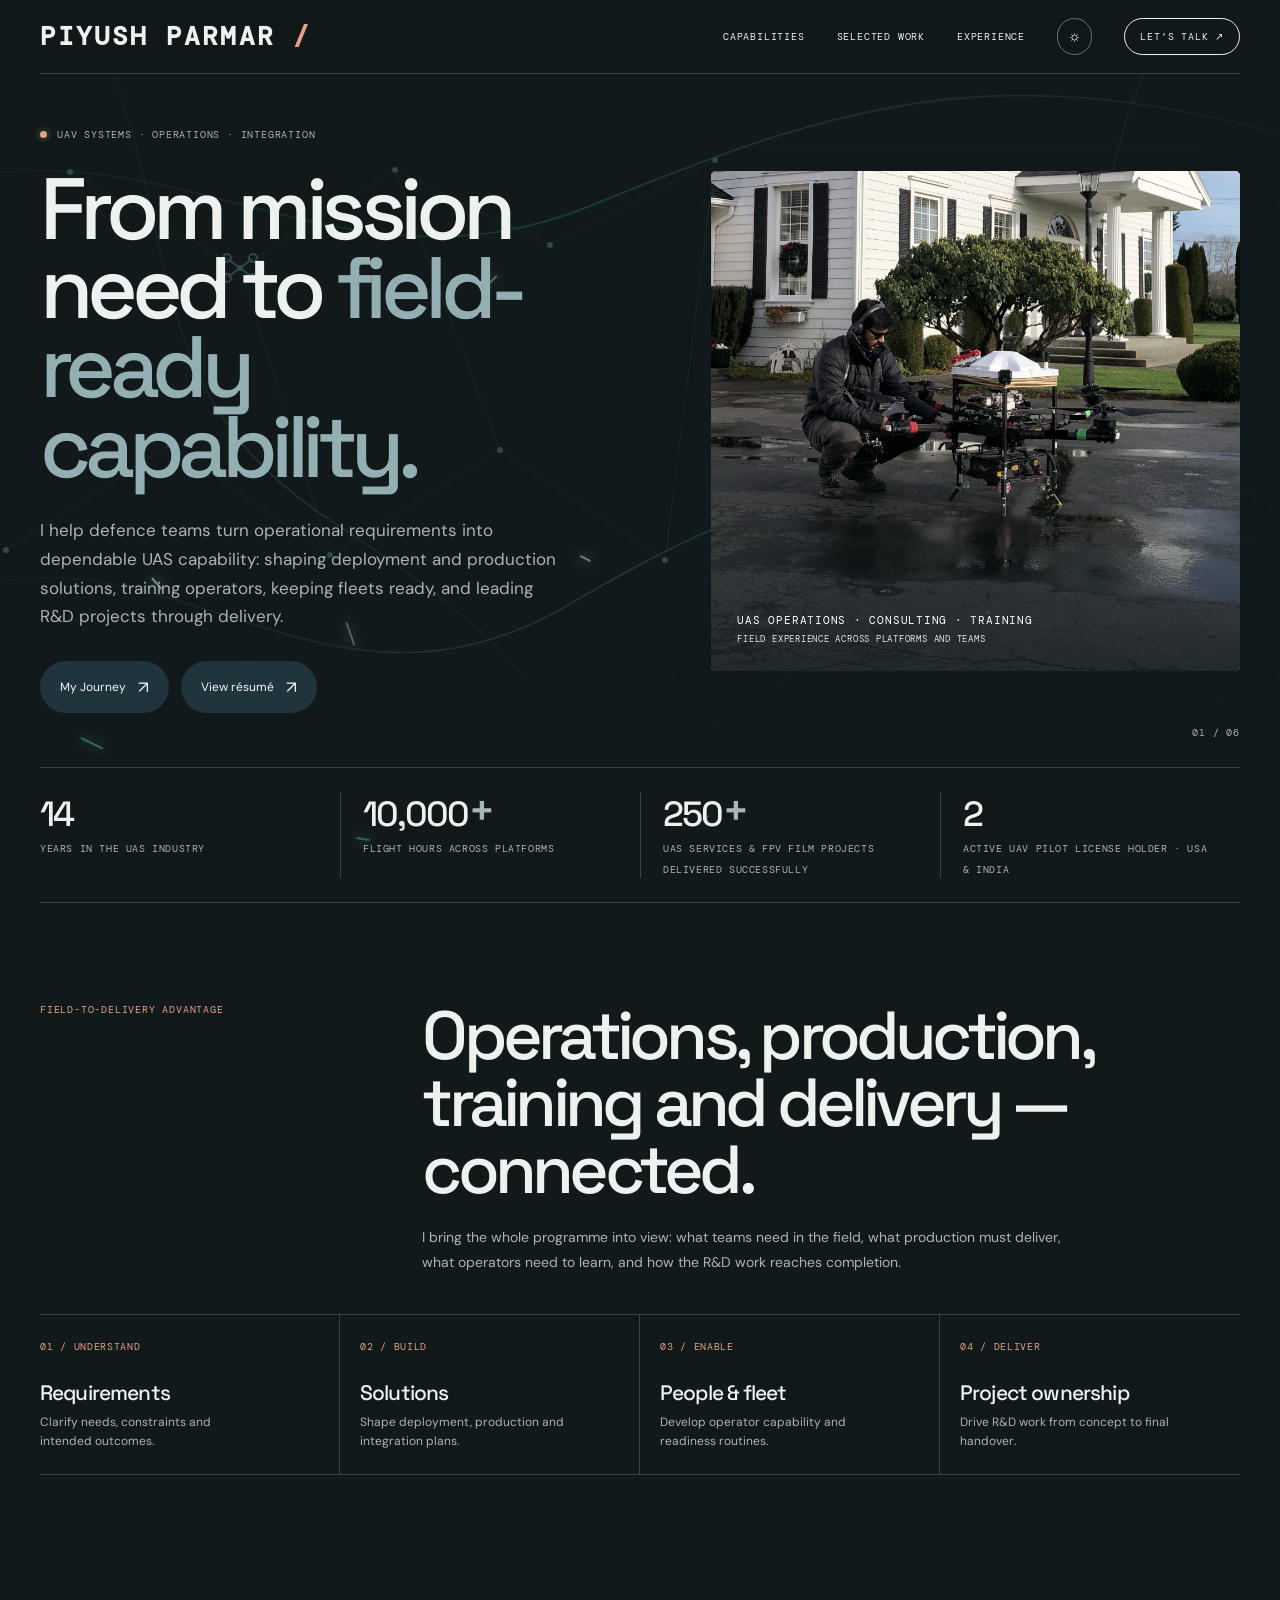
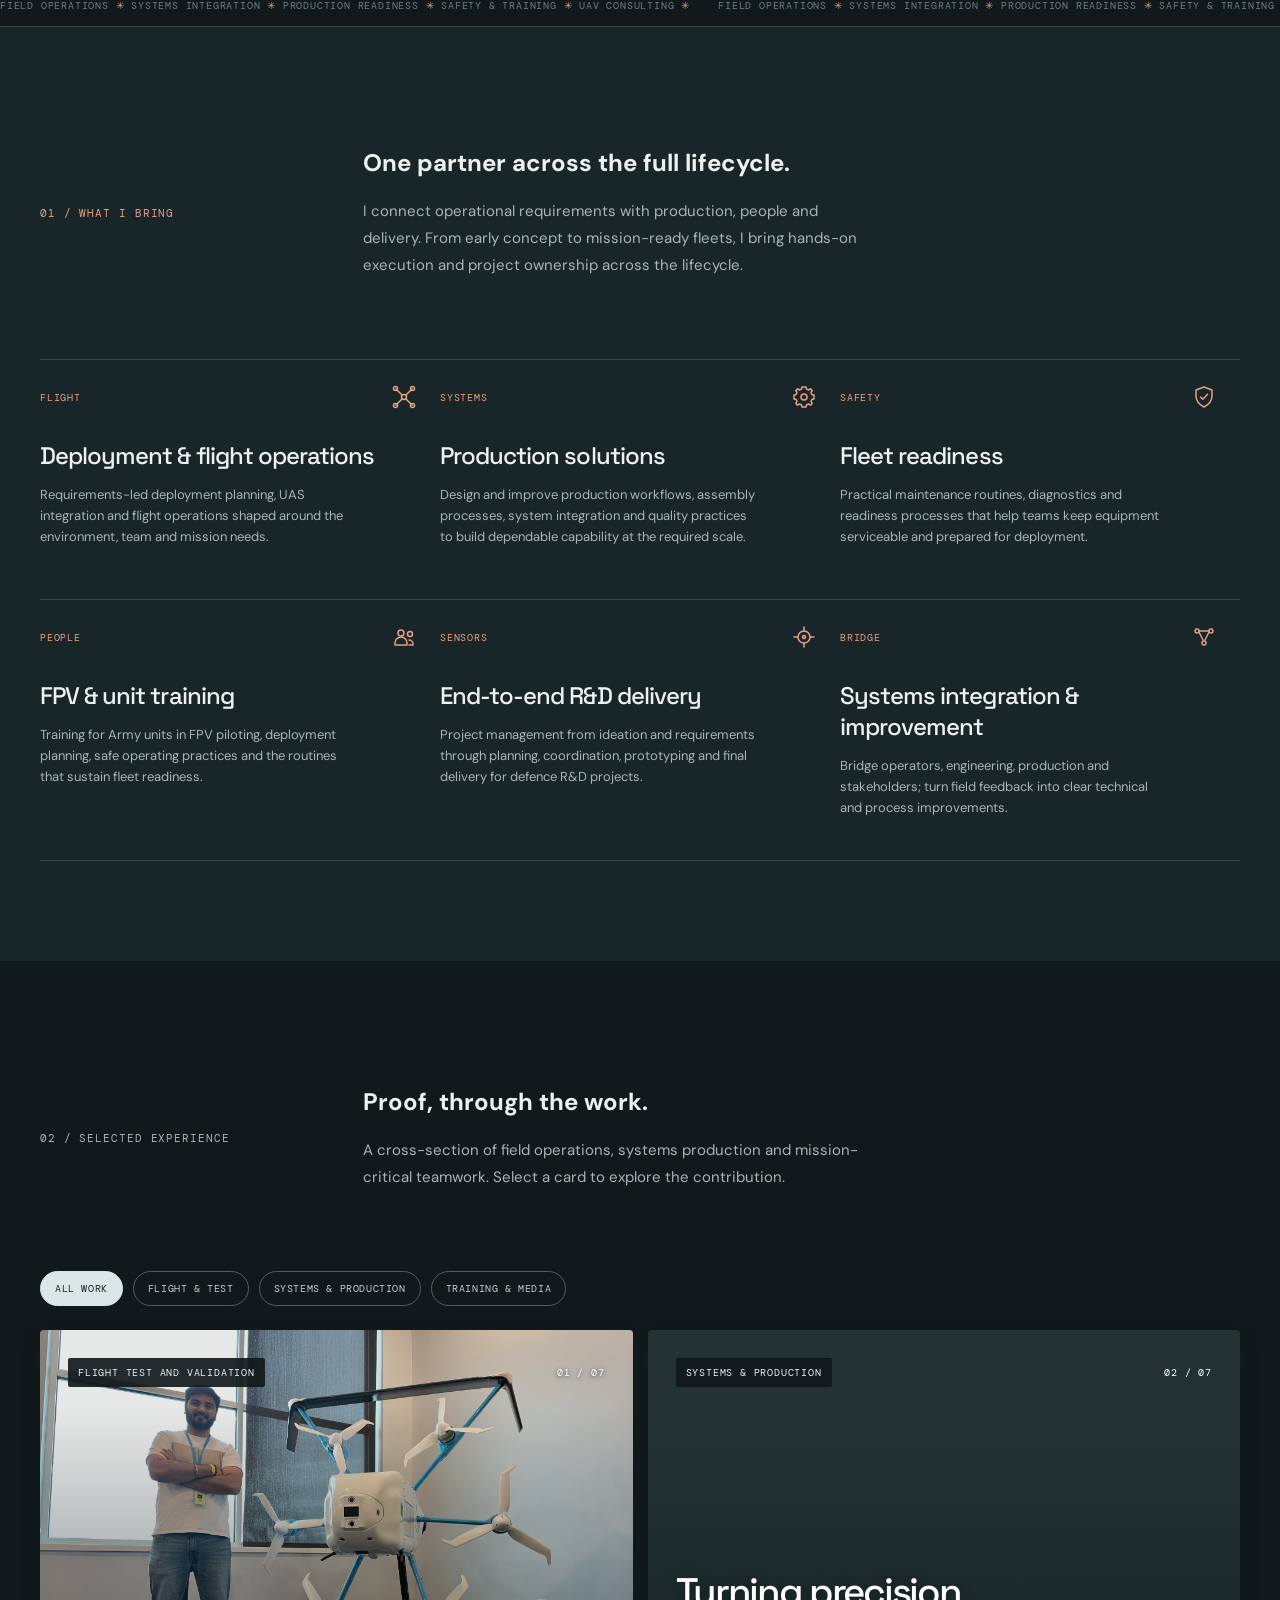
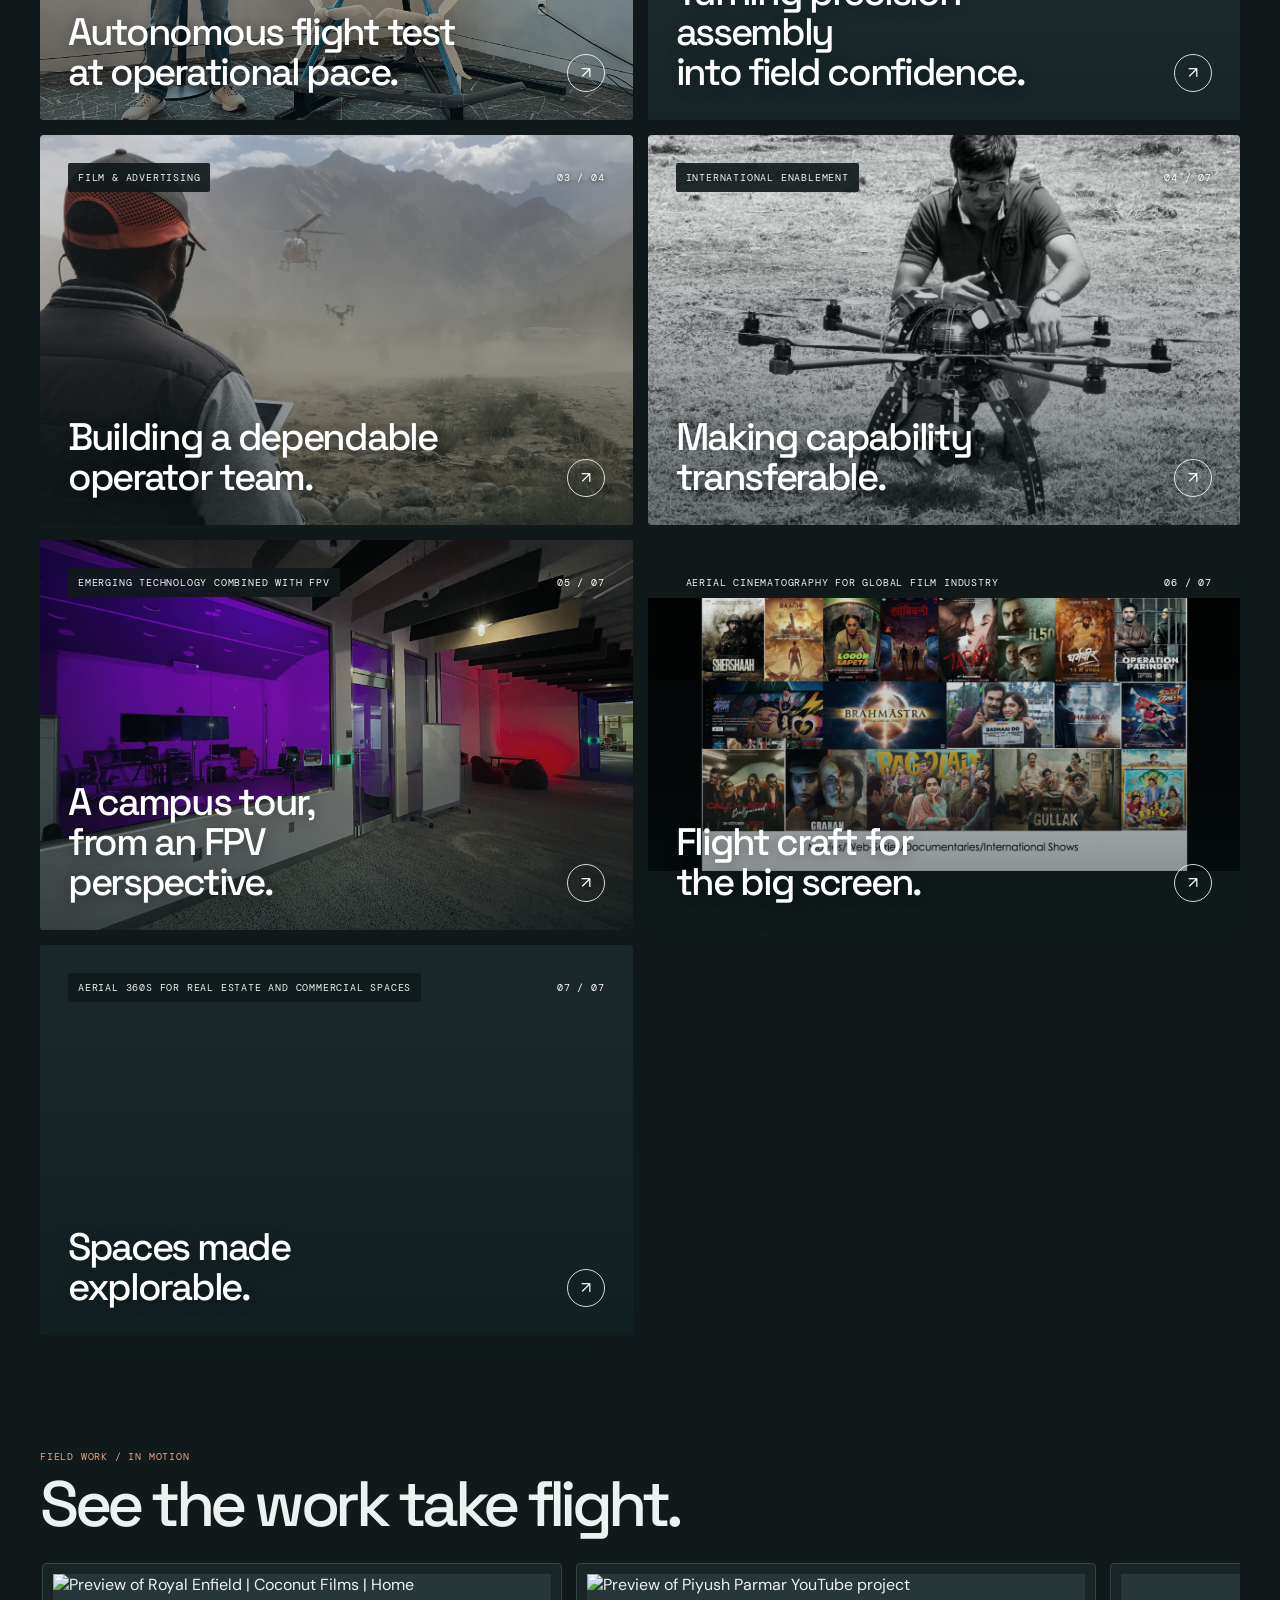
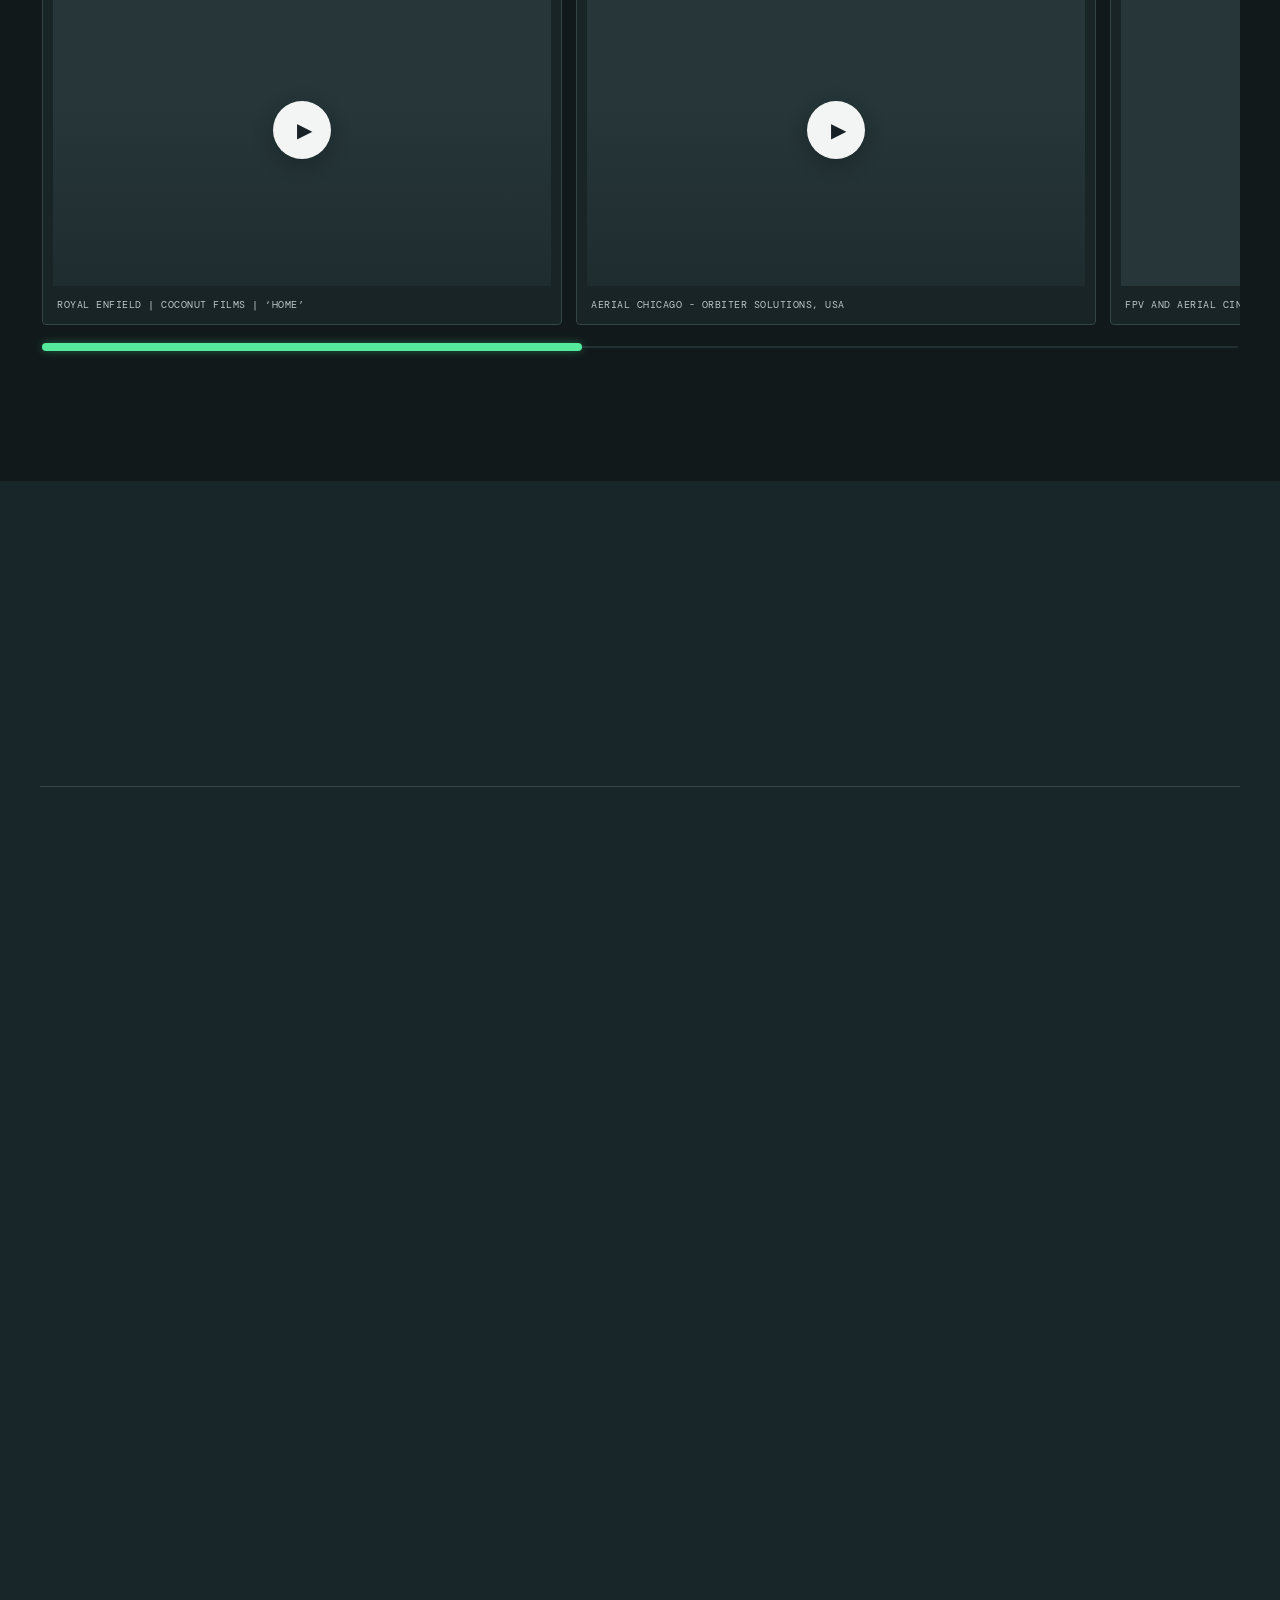
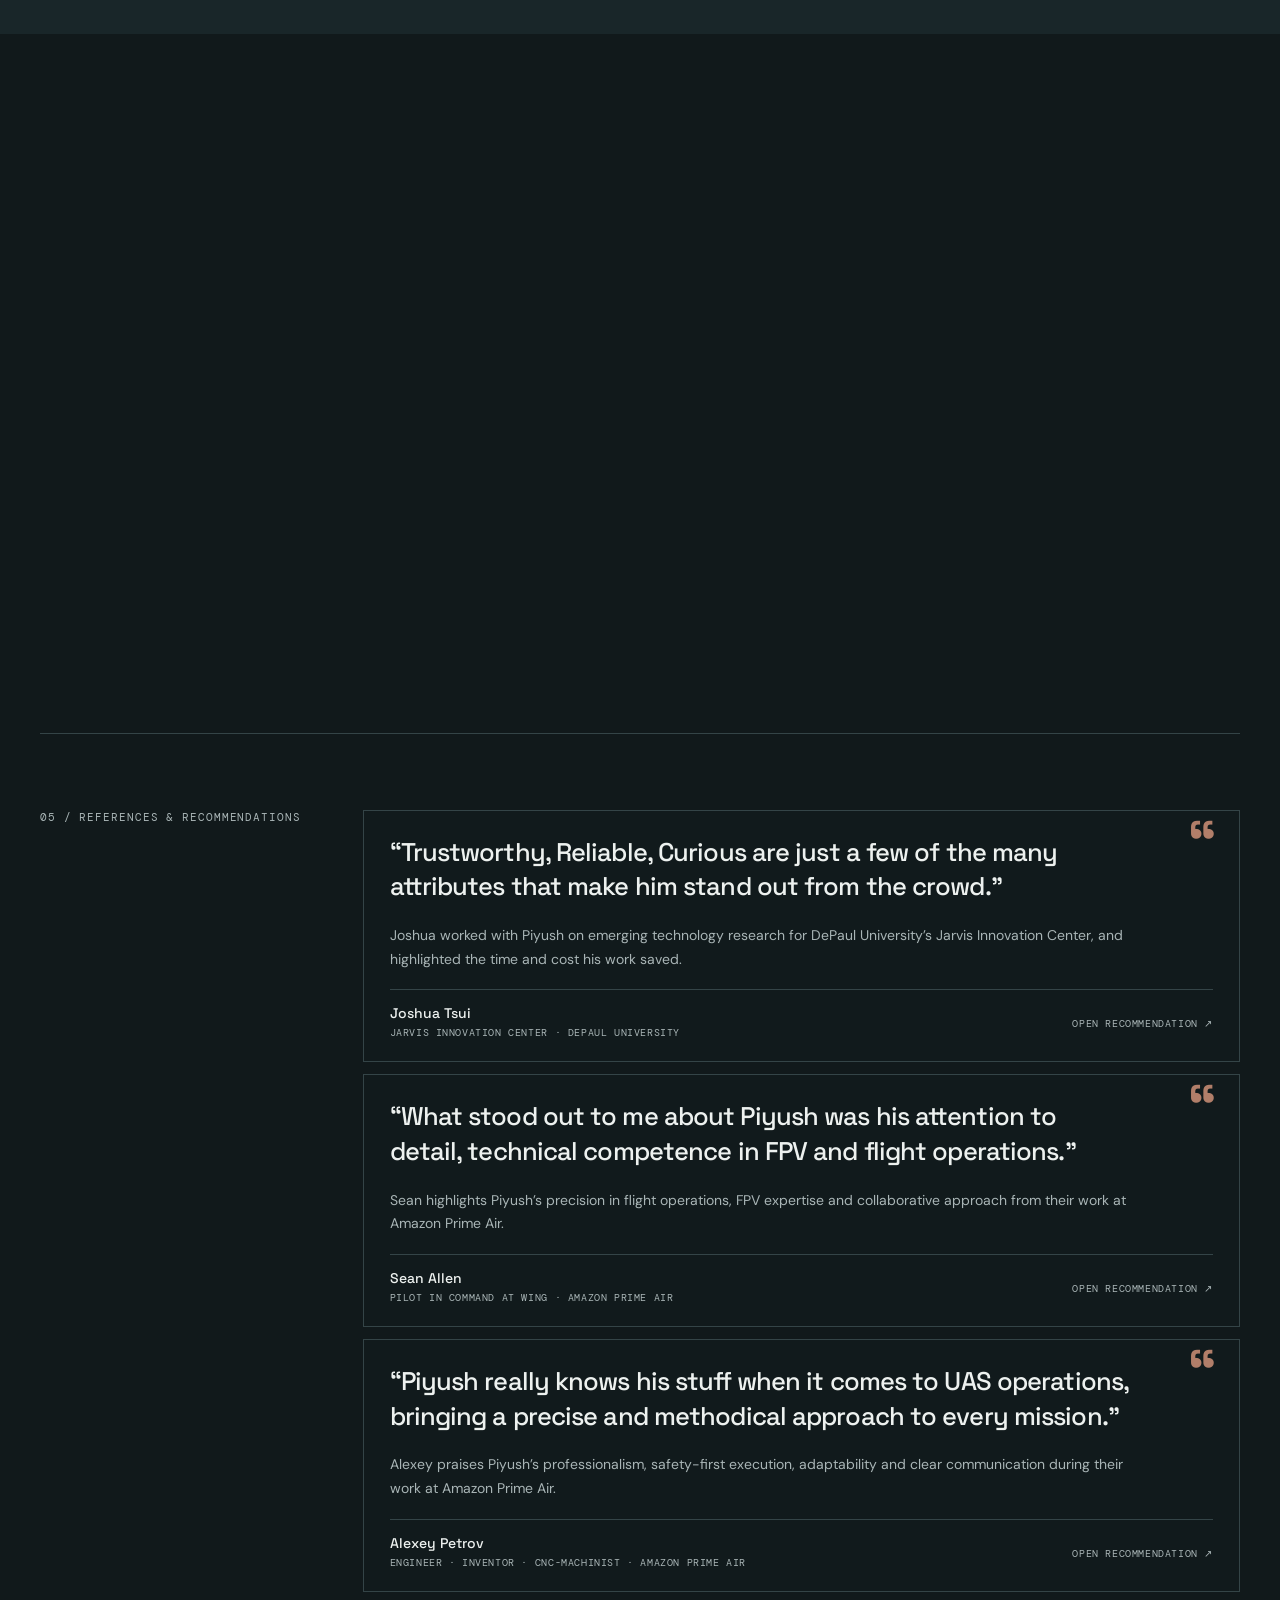
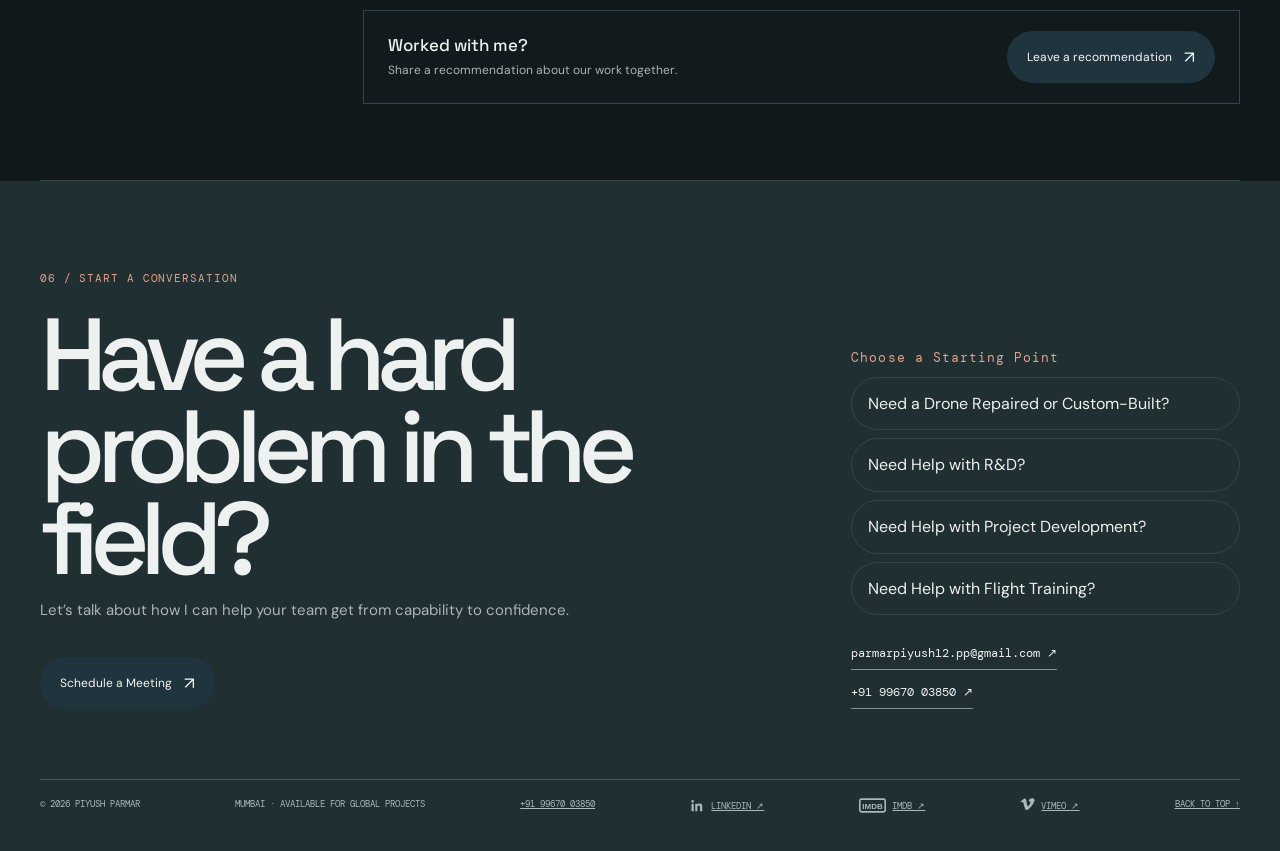
==== commit 7cc04ab2: "Remove recommendation review note" ====
--- a/index.html
+++ b/index.html
@@ -60,7 +60,7 @@
 </style>
 <style id="media-custom-scrollbar">.media-grid{scrollbar-width:none;scrollbar-color:transparent transparent}.media-grid::-webkit-scrollbar{display:none;width:0;height:0}.media-grid{scroll-snap-type:none}.media-scrollbar{height:12px;margin:0 2px 18px;position:relative;touch-action:none;user-select:none}.media-scrollbar:before{content:"";position:absolute;left:0;right:0;top:5px;height:2px;border-radius:99px;background:var(--line);opacity:.55}.media-scrollbar-thumb{position:absolute;left:0;top:2px;height:8px;min-width:36px;border-radius:99px;background:#54e99b;box-shadow:0 0 9px #54e99b55;transition:background .15s}.media-scrollbar:hover .media-scrollbar-thumb{background:#7bffb4}.media-scrollbar:focus-visible{outline:1px solid #54e99b;outline-offset:4px}</style>
 <style id="inquiry-dialog-styles">.inquiry-dialog{width:min(560px,calc(100% - 32px));padding:clamp(26px,5vw,44px);border:1px solid var(--line);background:var(--paper);color:var(--ink);box-shadow:0 30px 100px #0008;position:fixed;inset:0;margin:auto;max-height:calc(100dvh - 32px);overflow:auto}.inquiry-dialog::backdrop{background:#101612d9;backdrop-filter:blur(6px)}.inquiry-dialog h2{font:500 clamp(30px,5vw,44px)/1 var(--display);letter-spacing:-.065em;margin:12px 42px 10px 0}.inquiry-intro{color:var(--muted);font-size:13px;line-height:1.6;margin:0 0 18px}.inquiry-topic{display:grid;gap:5px;padding:12px 14px;margin-bottom:18px;border:1px solid var(--line);background:color-mix(in srgb,var(--dark) 5%,var(--paper))}.inquiry-topic span{font:10px var(--mono);color:var(--orange);text-transform:uppercase;letter-spacing:.08em}.inquiry-topic strong{font-size:14px;font-weight:500}.inquiry-form{display:grid;gap:14px}.inquiry-form label{display:grid;gap:6px;font:11px var(--mono);text-transform:uppercase;letter-spacing:.04em}.inquiry-form input,.inquiry-form textarea{width:100%;padding:12px 13px;border:1px solid var(--line);border-radius:3px;background:transparent;color:var(--ink);font:14px var(--body);text-transform:none;letter-spacing:normal;outline:none}.inquiry-form textarea{resize:vertical;min-height:120px}.inquiry-form input:focus,.inquiry-form textarea:focus{border-color:var(--orange);box-shadow:0 0 0 2px color-mix(in srgb,var(--orange) 20%,transparent)}.inquiry-honeypot{position:absolute!important;left:-10000px!important;width:1px!important;height:1px!important;opacity:0!important}.inquiry-status{margin:0;color:var(--muted);font-size:13px;line-height:1.5}.inquiry-form-actions{display:flex;gap:10px;align-items:center;margin-top:2px}.inquiry-form-actions button{padding:12px 16px;border:1px solid var(--line);border-radius:99px;background:var(--ink);color:var(--paper);font:10px var(--mono);text-transform:uppercase;letter-spacing:.05em;cursor:pointer}.inquiry-form-actions button[type=button]{background:transparent;color:var(--ink)}.inquiry-form-actions button:hover{border-color:var(--orange);background:var(--orange);color:#fff}.inquiry-form-actions button:disabled{opacity:.55;cursor:wait}.inquiry-dialog-close{position:absolute;right:14px;top:14px;width:36px;height:36px;border:1px solid var(--line);border-radius:50%;background:transparent;color:var(--ink);font-size:22px;cursor:pointer}.inquiry-dialog-close:hover{border-color:var(--orange);color:var(--orange)}@media(max-width:480px){.inquiry-dialog{padding:25px 20px}.inquiry-form-actions{flex-wrap:wrap}}</style>
-<style id="section-number-scale">.section-number{font-size:11.2px}</style><style id="service-line-icons">.service .s-icon svg{display:block;width:24px;height:24px;fill:none;stroke:currentColor;stroke-width:1.5;stroke-linecap:round;stroke-linejoin:round}</style><style id="resume-dialog-styles">.resume-dialog{width:min(1040px,calc(100% - 32px));height:min(90dvh,900px);padding:0;border:1px solid var(--line);background:#fff;box-shadow:0 30px 100px #0009;position:fixed;inset:0;margin:auto;max-width:none;max-height:none;overflow:visible}.resume-dialog::backdrop{background:#101612df;backdrop-filter:blur(7px)}.resume-dialog iframe{display:block;width:100%;height:100%;border:0;background:#fff}.resume-dialog-close{position:absolute;right:12px;top:12px;z-index:2;width:38px;height:38px;border:1px solid #60706b;border-radius:50%;background:#10191ce8;color:#eef3f1;font-size:22px;cursor:pointer}.resume-dialog-close:hover{border-color:var(--orange);color:var(--orange)}@media(max-width:540px){.resume-dialog{width:calc(100% - 20px);height:92dvh}}.resume-download{position:absolute;left:14px;top:14px;z-index:2;display:inline-flex;align-items:center;gap:7px;padding:9px 12px;border:1px solid #60706b;border-radius:99px;background:#10191ce8;color:#eef3f1;font:9px var(--mono);letter-spacing:.05em;text-transform:uppercase;text-decoration:none;white-space:nowrap}.resume-download:hover{border-color:var(--orange);color:var(--orange)}</style><style id="stat-plus-scale">.stat strong .stat-plus{display:inline;font:inherit;font-size:1.28em;line-height:0;vertical-align:baseline;color:var(--orange);margin-left:.015em}</style><style id="meeting-scheduler-styles">.meeting-trigger{margin-top:22px;border:0;cursor:pointer}.meeting-form select,.meeting-form input{width:100%;padding:12px 13px;border:1px solid var(--line);border-radius:3px;background:transparent;color:var(--ink);font:14px var(--body);outline:none}.meeting-form select{background:var(--paper)}.meeting-form select:focus,.meeting-form input:focus{border-color:var(--orange);box-shadow:0 0 0 2px color-mix(in srgb,var(--orange) 20%,transparent)}.meeting-form label{display:grid;gap:6px;font:11px var(--mono);text-transform:uppercase;letter-spacing:.04em}@media(max-width:480px){.meeting-trigger{margin-top:18px}}</style><style id="footer-social-icon-styles">.footer a.footer-social{display:inline-flex;align-items:center;gap:6px}.footer-social svg{display:block;width:15px;height:15px;fill:currentColor;flex:none}.footer-social .imdb-icon{width:27px;height:15px}</style><style id="visitor-recommendation-styles">.recommendation-invite{display:flex;align-items:center;justify-content:space-between;gap:20px;max-width:900px;margin-top:18px;padding:20px 24px;border:1px solid var(--line);background:color-mix(in srgb,var(--dark) 5%,var(--paper))}.recommendation-invite strong{font:500 17px var(--display)}.recommendation-invite p,.recommendation-preview-note{margin:5px 0 0;color:var(--muted);font-size:12px;line-height:1.6}.recommendation-invite .pill{border:0;cursor:pointer;white-space:nowrap}.recommendation-preview-note{max-width:900px;margin-top:10px;font-size:10px}.recommendation-submitted{border-style:dashed}.recommendation-visitor-label{color:var(--orange)!important}.recommendation-form-dialog{width:min(650px,calc(100% - 28px));max-height:min(92dvh,850px);overflow:auto;padding:clamp(24px,5vw,42px);border:1px solid var(--line);background:var(--paper);color:var(--ink);position:fixed;inset:0;margin:auto;box-shadow:0 30px 100px #0008}.recommendation-form-dialog::backdrop{background:#101612df;backdrop-filter:blur(6px)}.recommendation-form-dialog h2{margin:14px 45px 8px 0;font:500 clamp(32px,5vw,48px)/1.05 var(--display);letter-spacing:-.06em}.recommendation-form-dialog>p{margin:0 0 24px;color:var(--muted);font-size:13px;line-height:1.65}.recommendation-form{display:grid;gap:15px}.recommendation-form label{display:grid;gap:6px;font:10px var(--mono);letter-spacing:.06em;text-transform:uppercase}.recommendation-form input,.recommendation-form textarea{width:100%;padding:12px;border:1px solid var(--line);border-radius:3px;background:transparent;color:var(--ink);font:14px var(--body);outline:none}.recommendation-form textarea{min-height:130px;resize:vertical}.recommendation-form input:focus,.recommendation-form textarea:focus{border-color:var(--orange);box-shadow:0 0 0 2px color-mix(in srgb,var(--orange) 20%,transparent)}.recommendation-form .form-row{display:grid;grid-template-columns:1fr 1fr;gap:14px}.recommendation-form .form-actions{display:flex;gap:10px;margin-top:5px}.recommendation-form .pill{border:0;cursor:pointer}.recommendation-form .pill.cancel{background:transparent;color:var(--ink);border:1px solid var(--line)}.recommendation-form-status{min-height:1.5em;margin:0;color:var(--muted);font-size:12px;line-height:1.5}@media(max-width:600px){.recommendation-invite{align-items:flex-start;flex-direction:column}.recommendation-form .form-row{grid-template-columns:1fr}}</style></head>
+<style id="section-number-scale">.section-number{font-size:11.2px}</style><style id="service-line-icons">.service .s-icon svg{display:block;width:24px;height:24px;fill:none;stroke:currentColor;stroke-width:1.5;stroke-linecap:round;stroke-linejoin:round}</style><style id="resume-dialog-styles">.resume-dialog{width:min(1040px,calc(100% - 32px));height:min(90dvh,900px);padding:0;border:1px solid var(--line);background:#fff;box-shadow:0 30px 100px #0009;position:fixed;inset:0;margin:auto;max-width:none;max-height:none;overflow:visible}.resume-dialog::backdrop{background:#101612df;backdrop-filter:blur(7px)}.resume-dialog iframe{display:block;width:100%;height:100%;border:0;background:#fff}.resume-dialog-close{position:absolute;right:12px;top:12px;z-index:2;width:38px;height:38px;border:1px solid #60706b;border-radius:50%;background:#10191ce8;color:#eef3f1;font-size:22px;cursor:pointer}.resume-dialog-close:hover{border-color:var(--orange);color:var(--orange)}@media(max-width:540px){.resume-dialog{width:calc(100% - 20px);height:92dvh}}.resume-download{position:absolute;left:14px;top:14px;z-index:2;display:inline-flex;align-items:center;gap:7px;padding:9px 12px;border:1px solid #60706b;border-radius:99px;background:#10191ce8;color:#eef3f1;font:9px var(--mono);letter-spacing:.05em;text-transform:uppercase;text-decoration:none;white-space:nowrap}.resume-download:hover{border-color:var(--orange);color:var(--orange)}</style><style id="stat-plus-scale">.stat strong .stat-plus{display:inline;font:inherit;font-size:1.28em;line-height:0;vertical-align:baseline;color:var(--orange);margin-left:.015em}</style><style id="meeting-scheduler-styles">.meeting-trigger{margin-top:22px;border:0;cursor:pointer}.meeting-form select,.meeting-form input{width:100%;padding:12px 13px;border:1px solid var(--line);border-radius:3px;background:transparent;color:var(--ink);font:14px var(--body);outline:none}.meeting-form select{background:var(--paper)}.meeting-form select:focus,.meeting-form input:focus{border-color:var(--orange);box-shadow:0 0 0 2px color-mix(in srgb,var(--orange) 20%,transparent)}.meeting-form label{display:grid;gap:6px;font:11px var(--mono);text-transform:uppercase;letter-spacing:.04em}@media(max-width:480px){.meeting-trigger{margin-top:18px}}</style><style id="footer-social-icon-styles">.footer a.footer-social{display:inline-flex;align-items:center;gap:6px}.footer-social svg{display:block;width:15px;height:15px;fill:currentColor;flex:none}.footer-social .imdb-icon{width:27px;height:15px}</style><style id="visitor-recommendation-styles">.recommendation-invite{display:flex;align-items:center;justify-content:space-between;gap:20px;max-width:900px;margin-top:18px;padding:20px 24px;border:1px solid var(--line);background:color-mix(in srgb,var(--dark) 5%,var(--paper))}.recommendation-invite strong{font:500 17px var(--display)}.recommendation-invite p,.recommendation-preview-note{margin:5px 0 0;color:var(--muted);font-size:12px;line-height:1.6}.recommendation-invite .pill{border:0;cursor:pointer;white-space:nowrap}.recommendation-submitted{border-style:dashed}.recommendation-visitor-label{color:var(--orange)!important}.recommendation-form-dialog{width:min(650px,calc(100% - 28px));max-height:min(92dvh,850px);overflow:auto;padding:clamp(24px,5vw,42px);border:1px solid var(--line);background:var(--paper);color:var(--ink);position:fixed;inset:0;margin:auto;box-shadow:0 30px 100px #0008}.recommendation-form-dialog::backdrop{background:#101612df;backdrop-filter:blur(6px)}.recommendation-form-dialog h2{margin:14px 45px 8px 0;font:500 clamp(32px,5vw,48px)/1.05 var(--display);letter-spacing:-.06em}.recommendation-form-dialog>p{margin:0 0 24px;color:var(--muted);font-size:13px;line-height:1.65}.recommendation-form{display:grid;gap:15px}.recommendation-form label{display:grid;gap:6px;font:10px var(--mono);letter-spacing:.06em;text-transform:uppercase}.recommendation-form input,.recommendation-form textarea{width:100%;padding:12px;border:1px solid var(--line);border-radius:3px;background:transparent;color:var(--ink);font:14px var(--body);outline:none}.recommendation-form textarea{min-height:130px;resize:vertical}.recommendation-form input:focus,.recommendation-form textarea:focus{border-color:var(--orange);box-shadow:0 0 0 2px color-mix(in srgb,var(--orange) 20%,transparent)}.recommendation-form .form-row{display:grid;grid-template-columns:1fr 1fr;gap:14px}.recommendation-form .form-actions{display:flex;gap:10px;margin-top:5px}.recommendation-form .pill{border:0;cursor:pointer}.recommendation-form .pill.cancel{background:transparent;color:var(--ink);border:1px solid var(--line)}.recommendation-form-status{min-height:1.5em;margin:0;color:var(--muted);font-size:12px;line-height:1.5}@media(max-width:600px){.recommendation-invite{align-items:flex-start;flex-direction:column}.recommendation-form .form-row{grid-template-columns:1fr}}</style></head>
 <body>
 <div class="portfolio-ambient" aria-hidden="true"><svg viewBox="0 0 1440 900" preserveAspectRatio="xMidYMin slice" xmlns="http://www.w3.org/2000/svg"><defs><linearGradient id="fiberA"><stop stop-color="#51e8ae" stop-opacity="0"/><stop offset=".48" stop-color="#51e8ae" stop-opacity=".7"/><stop offset="1" stop-color="#bfeeff" stop-opacity="0"/></linearGradient><linearGradient id="fiberB"><stop stop-color="#c6f4ff" stop-opacity="0"/><stop offset=".5" stop-color="#83d8d4" stop-opacity=".65"/><stop offset="1" stop-color="#71ffc2" stop-opacity="0"/></linearGradient></defs><g fill="none" stroke-linecap="round"><path d="M-80 220 C220 70 390 320 670 206 S1110 40 1510 180" stroke="url(#fiberA)" stroke-width="2"/><path d="M-70 650 C210 440 370 770 650 604 S1090 420 1510 620" stroke="url(#fiberB)" stroke-width="1.7"/><path d="M120 -70 C290 180 180 370 410 520 S700 750 620 980" stroke="url(#fiberB)" stroke-width="1.4"/><path d="M1310 -70 C1110 170 1240 390 1020 550 S760 760 860 980" stroke="url(#fiberA)" stroke-width="1.5"/><path d="M-40 440 C250 360 420 440 700 370 S1160 280 1480 390" stroke="#7ce8c2" stroke-opacity=".18" stroke-dasharray="2 12"/></g><g fill="none" stroke="#9cebd7" stroke-opacity=".28"><path d="M150 172 320 268 475 170 630 245 795 160 954 260 1120 174 1280 255"/><path d="M86 550 250 445 410 555 580 450 745 560 910 452 1080 560 1260 450 1380 525"/><path d="M320 268 410 555M475 170 580 450M795 160 745 560M954 260 910 452M1120 174 1080 560"/></g><g fill="#9cf3d0"><circle cx="150" cy="172" r="3"/><circle cx="320" cy="268" r="3"/><circle cx="475" cy="170" r="3"/><circle cx="630" cy="245" r="3"/><circle cx="795" cy="160" r="3"/><circle cx="954" cy="260" r="3"/><circle cx="1120" cy="174" r="3"/><circle cx="1280" cy="255" r="3"/><circle cx="86" cy="550" r="3"/><circle cx="250" cy="445" r="3"/><circle cx="410" cy="555" r="3"/><circle cx="580" cy="450" r="3"/><circle cx="745" cy="560" r="3"/><circle cx="910" cy="452" r="3"/><circle cx="1080" cy="560" r="3"/><circle cx="1260" cy="450" r="3"/><circle cx="1380" cy="525" r="3"/></g><g fill="none" stroke="#9fefff" stroke-width="2"><g transform="translate(320 268)"><path d="M-12-9 12 9M12-9-12 9"/><circle cx="-13" cy="-10" r="4"/><circle cx="13" cy="-10" r="4"/><circle cx="-13" cy="10" r="4"/><circle cx="13" cy="10" r="4"/></g><g transform="translate(910 452)"><path d="M-12-9 12 9M12-9-12 9"/><circle cx="-13" cy="-10" r="4"/><circle cx="13" cy="-10" r="4"/><circle cx="-13" cy="10" r="4"/><circle cx="13" cy="10" r="4"/></g><g transform="translate(1260 450)"><path d="M-12-9 12 9M12-9-12 9"/><circle cx="-13" cy="-10" r="4"/><circle cx="13" cy="-10" r="4"/><circle cx="-13" cy="10" r="4"/><circle cx="13" cy="10" r="4"/></g></g></svg></div>
 <div class="portfolio-comets" aria-hidden="true"><canvas id="portfolioCometCanvas"></canvas></div>
@@ -92,12 +92,12 @@
 <div class="role reveal"><div class="date">Aug 2015</div><div><h3>Technical Chief & UAV Flying Instructor</h3><div class="org">Myanmar Radio & Television · Yangon, Myanmar</div></div><p>Delivered drone technology, aerial photography, maintenance and safety training for 25 engineers.</p></div>
 </div></div></section>
 <section class="wrap capability"><div class="section-head reveal"><div class="eyebrow section-number">04 / Credentials</div><div><h2>Field hours. Platform breadth. Formal grounding.</h2><p class="section-intro">The combination that lets me contribute in the workshop, in the field and at the table where teams plan what comes next.</p></div></div><div class="cap-grid"><article class="cap reveal"><span class="index">PILOTING</span><h3>UAV Pilot License Holder · USA and India</h3><p>FAA Part 107 UAV/UAS Pilot License Holder · USA<br>DGCA RPAS UAV/UAS Pilot License Holder · India</p></article><article class="cap reveal"><span class="index">SYSTEMS</span><h3>Hands-on technical range</h3><p>Electromechanical assembly, diagnostics, calibration, maintenance, QA and camera / sensor integration. Platform experience spans ISR, surveillance, reconnaissance, trainer, FPV and strike-oriented UAS systems.</p></article><article class="cap reveal"><span class="index">EDUCATION</span><h3>Technology meets communication</h3><p>MA, Digital Communication and Media Arts · DePaul University<br>Bachelor of Mass Media · Mumbai University</p></article></div></section>
-<section class="wrap references-placeholder"><div class="eyebrow section-number">05 / References & recommendations</div><div class="references-copy"><div class="recommendation-list" id="recommendationList"><article class="recommendation-card" id="joshuaRecommendation" tabindex="0" role="button" aria-haspopup="dialog" aria-controls="recommendationDialog" data-full-quote="Trustworthy, Reliable, Curious are just a few of the many attributes that make him stand out from the crowd." data-full-context="Joshua Tsui worked with Piyush on emerging technology research for DePaul University&#8217;s Jarvis Innovation Center. He praised Piyush&#8217;s reliability and curiosity, and noted the time and cost savings his work delivered."><blockquote class="recommendation-quote">&ldquo;Trustworthy, Reliable, Curious are just a few of the many attributes that make him stand out from the crowd.&rdquo;</blockquote><p class="recommendation-context">Joshua worked with Piyush on emerging technology research for DePaul University&#8217;s Jarvis Innovation Center, and highlighted the time and cost his work saved.</p><div class="recommendation-byline"><div><strong>Joshua Tsui</strong><span>Jarvis Innovation Center · DePaul University</span></div><span class="recommendation-source">Open recommendation ↗</span></div></article><article class="recommendation-card" id="seanRecommendation" data-source-url="https://www.linkedin.com/in/allenarmy/" tabindex="0" role="button" aria-haspopup="dialog" aria-controls="recommendationDialog" data-full-quote="What stood out to me about Piyush was his attention to detail, technical competence in FPV and flight operations." data-full-context="Sean highlights Piyush’s precision in flight operations, FPV expertise and collaborative approach from their work at Amazon Prime Air."><blockquote class="recommendation-quote">&ldquo;What stood out to me about Piyush was his attention to detail, technical competence in FPV and flight operations.&rdquo;</blockquote><p class="recommendation-context">Sean highlights Piyush’s precision in flight operations, FPV expertise and collaborative approach from their work at Amazon Prime Air.</p><div class="recommendation-byline"><div><strong>Sean Allen</strong><span>Pilot in Command at Wing · Amazon Prime Air</span></div><span class="recommendation-source">Open recommendation ↗</span></div></article><article class="recommendation-card" id="alexeyRecommendation" tabindex="0" role="button" aria-haspopup="dialog" aria-controls="recommendationDialog" data-source-url="https://www.linkedin.com/in/alexeypetroff/" data-full-quote="Piyush really knows his stuff when it comes to UAS operations, bringing a precise and methodical approach to every mission." data-full-context="Alexey praises Piyush’s professionalism, safety-first execution, adaptability and clear communication during their work at Amazon Prime Air."><blockquote class="recommendation-quote">&ldquo;Piyush really knows his stuff when it comes to UAS operations, bringing a precise and methodical approach to every mission.&rdquo;</blockquote><p class="recommendation-context">Alexey praises Piyush’s professionalism, safety-first execution, adaptability and clear communication during their work at Amazon Prime Air.</p><div class="recommendation-byline"><div><strong>Alexey Petrov</strong><span>Engineer · Inventor · CNC-machinist · Amazon Prime Air</span></div><span class="recommendation-source">Open recommendation ↗</span></div></article></div><div class="recommendation-invite"><div><strong>Worked with me?</strong><p>Share a recommendation about our work together.</p></div><button class="pill" id="recommendationFormOpen" type="button">Leave a recommendation <span class="arrow">↗</span></button></div><p class="recommendation-preview-note" id="recommendationPreviewNote">Recommendations submitted here are reviewed before they are added to the portfolio.</p></div></section>
+<section class="wrap references-placeholder"><div class="eyebrow section-number">05 / References & recommendations</div><div class="references-copy"><div class="recommendation-list" id="recommendationList"><article class="recommendation-card" id="joshuaRecommendation" tabindex="0" role="button" aria-haspopup="dialog" aria-controls="recommendationDialog" data-full-quote="Trustworthy, Reliable, Curious are just a few of the many attributes that make him stand out from the crowd." data-full-context="Joshua Tsui worked with Piyush on emerging technology research for DePaul University&#8217;s Jarvis Innovation Center. He praised Piyush&#8217;s reliability and curiosity, and noted the time and cost savings his work delivered."><blockquote class="recommendation-quote">&ldquo;Trustworthy, Reliable, Curious are just a few of the many attributes that make him stand out from the crowd.&rdquo;</blockquote><p class="recommendation-context">Joshua worked with Piyush on emerging technology research for DePaul University&#8217;s Jarvis Innovation Center, and highlighted the time and cost his work saved.</p><div class="recommendation-byline"><div><strong>Joshua Tsui</strong><span>Jarvis Innovation Center · DePaul University</span></div><span class="recommendation-source">Open recommendation ↗</span></div></article><article class="recommendation-card" id="seanRecommendation" data-source-url="https://www.linkedin.com/in/allenarmy/" tabindex="0" role="button" aria-haspopup="dialog" aria-controls="recommendationDialog" data-full-quote="What stood out to me about Piyush was his attention to detail, technical competence in FPV and flight operations." data-full-context="Sean highlights Piyush’s precision in flight operations, FPV expertise and collaborative approach from their work at Amazon Prime Air."><blockquote class="recommendation-quote">&ldquo;What stood out to me about Piyush was his attention to detail, technical competence in FPV and flight operations.&rdquo;</blockquote><p class="recommendation-context">Sean highlights Piyush’s precision in flight operations, FPV expertise and collaborative approach from their work at Amazon Prime Air.</p><div class="recommendation-byline"><div><strong>Sean Allen</strong><span>Pilot in Command at Wing · Amazon Prime Air</span></div><span class="recommendation-source">Open recommendation ↗</span></div></article><article class="recommendation-card" id="alexeyRecommendation" tabindex="0" role="button" aria-haspopup="dialog" aria-controls="recommendationDialog" data-source-url="https://www.linkedin.com/in/alexeypetroff/" data-full-quote="Piyush really knows his stuff when it comes to UAS operations, bringing a precise and methodical approach to every mission." data-full-context="Alexey praises Piyush’s professionalism, safety-first execution, adaptability and clear communication during their work at Amazon Prime Air."><blockquote class="recommendation-quote">&ldquo;Piyush really knows his stuff when it comes to UAS operations, bringing a precise and methodical approach to every mission.&rdquo;</blockquote><p class="recommendation-context">Alexey praises Piyush’s professionalism, safety-first execution, adaptability and clear communication during their work at Amazon Prime Air.</p><div class="recommendation-byline"><div><strong>Alexey Petrov</strong><span>Engineer · Inventor · CNC-machinist · Amazon Prime Air</span></div><span class="recommendation-source">Open recommendation ↗</span></div></article></div><div class="recommendation-invite"><div><strong>Worked with me?</strong><p>Share a recommendation about our work together.</p></div><button class="pill" id="recommendationFormOpen" type="button">Leave a recommendation <span class="arrow">↗</span></button></div></div></section>
 <section class="contact" id="contact"><div class="wrap"><div class="contact-main"><div><div class="eyebrow section-number">06 / Start a conversation</div><h2>Have a hard problem in the field?</h2><p>Let’s talk about how I can help your team get from capability to confidence.</p><button type="button" class="pill meeting-trigger" id="meetingOpen">Schedule a Meeting <span class="arrow">↗</span></button></div><div class="contact-side"><div class="service-prompts"><span class="prompt-label">Choose a Starting Point</span><div class="prompt-list"><button type="button" data-inquiry="Drone repair or custom build inquiry">Need a Drone Repaired or Custom-Built?</button><button type="button" data-inquiry="UAV research and development support">Need Help with R&amp;D?</button><button type="button" data-inquiry="UAV project development">Need Help with Project Development?</button><button type="button" data-inquiry="UAV flight training">Need Help with Flight Training?</button></div></div><div class="contact-details"><a class="contact-link-large" href="#contact" data-inquiry="General inquiry">parmarpiyush12.pp@gmail.com ↗</a><button class="contact-link-large phone-options" id="phoneOptions" type="button">+91 99670 03850 ↗</button></div></div></div><footer class="footer"><span>© 2026 Piyush Parmar</span><span>Mumbai · Available for global projects</span><a href="#contact" data-phone-options>+91 99670 03850</a><a class="footer-social" aria-label="LinkedIn" href="https://www.linkedin.com/in/piyush-parmar-091ba0157/" target="_blank" rel="noopener"><svg viewBox="0 0 24 24" aria-hidden="true"><path d="M4.2 3.2a2.1 2.1 0 1 0 0 4.2 2.1 2.1 0 0 0 0-4.2ZM2.4 9h3.6v12H2.4V9Zm6 0h3.45v1.64h.05c.48-.91 1.66-1.87 3.42-1.87 3.66 0 4.34 2.41 4.34 5.55V21h-3.6v-5.92c0-1.41-.03-3.23-1.97-3.23-1.97 0-2.27 1.54-2.27 3.13V21H8.4V9Z"/></svg>LinkedIn ↗</a><a class="footer-social" aria-label="IMDb" href="https://www.imdb.com/name/nm9171121/" target="_blank" rel="noopener"><svg class="imdb-icon" viewBox="0 0 34 18" aria-hidden="true"><rect x="1" y="1" width="32" height="16" rx="2" fill="none" stroke="currentColor" stroke-width="2"/><text x="17" y="13" text-anchor="middle" font-family="Arial,sans-serif" font-size="10" font-weight="700" fill="currentColor">IMDb</text></svg>IMDb ↗</a><a class="footer-social" aria-label="Vimeo" href="https://vimeo.com/418094388" target="_blank" rel="noopener"><svg viewBox="0 0 24 24" aria-hidden="true"><path d="M22.2 6.7c-.1 2.4-1.8 5.8-5.2 10.1-3.5 4.5-6.4 6.7-8.8 6.7-1.5 0-2.8-1.4-3.8-4.2L2.3 11.6C1.4 8.8.4 7.4-.7 7.4c-.2 0-.9.4-2 1.2L-4 7c1.3-1.1 2.6-2.2 3.8-3.3C1.5 1.9 2.8 1 3.7.9 5.8.7 7.1 2.2 7.6 5.4c.5 3.5.9 5.7 1.1 6.5.6 2.9 1.3 4.4 2 4.4.6 0 1.5-1 2.7-2.9 1.2-1.9 1.8-3.4 1.9-4.4.2-1.7-.5-2.5-1.9-2.5-.7 0-1.4.2-2.1.5 1.4-4.5 4.1-6.7 8.1-6.6 3 .1 4.4 2.2 4.3 6.3Z" transform="translate(4 0) scale(.82)"/></svg>Vimeo ↗</a><a href="#top">Back to top ↑</a></footer></div></section>
 </main>
 <div class="modal" role="dialog" aria-modal="true" aria-labelledby="modal-title"><div class="modal-card"><button class="modal-close" aria-label="Close project detail">×</button><div class="eyebrow">Selected experience</div><h2 id="modal-title"></h2><p id="modal-detail"></p><div class="modal-meta" id="modal-tags"></div><a class="pill project-link" id="project-link" href="#" target="_blank" rel="noopener">View project <span class="arrow">↗</span></a></div></div>
 <dialog class="recommendation-form-dialog" id="recommendationFormDialog" aria-labelledby="recommendationFormTitle"><button class="recommendation-dialog-close" id="recommendationFormClose" type="button" aria-label="Close recommendation form">×</button><div class="eyebrow">Share your experience</div><h2 id="recommendationFormTitle">Worked together?</h2><p>Tell visitors where and how we worked together, and what you remember about the experience. Please don’t include confidential or sensitive details.</p><form class="recommendation-form" id="visitorRecommendationForm" action="https://formspree.io/f/mnppznqv" method="POST"><input type="hidden" name="_subject" value="New portfolio recommendation for review"><label class="inquiry-honeypot" aria-hidden="true">Leave this field empty<input name="_gotcha" tabindex="-1" autocomplete="off"></label><label>Your name<input name="name" autocomplete="name" maxlength="80" required></label><label>Organization where we worked together<input name="organization" maxlength="100" required></label><label>Your role or capacity<input name="role" maxlength="100" placeholder="For example: Flight operations lead" required></label><label>Project or work we did together<input name="project" maxlength="120" required></label><div class="form-row"><label>Country<input name="country" maxlength="80" required></label><label>Year<input name="year" type="number" min="2000" max="2026" required></label></div><label>Your recommendation<textarea name="review" maxlength="1200" placeholder="Share your perspective on working together…" required></textarea></label><p class="recommendation-form-status" id="recommendationFormStatus" role="status" aria-live="polite"></p><div class="form-actions"><button class="pill" type="submit">Submit for review <span class="arrow">↗</span></button><button class="pill cancel" id="recommendationFormCancel" type="button">Cancel</button></div></form></dialog><dialog class="recommendation-dialog" id="recommendationDialog" aria-labelledby="recommendationDialogTitle"><button class="recommendation-dialog-close" id="recommendationDialogClose" type="button" aria-label="Close recommendation">×</button><div class="eyebrow" id="recommendationDialogTitle">LinkedIn recommendation</div><blockquote id="recommendationFullQuote"></blockquote><p id="recommendationFullContext"></p><div class="recommendation-byline"><div><strong id="recommendationAuthor"></strong><span id="recommendationAffiliation"></span></div></div><a class="recommendation-dialog-link" id="recommendationDialogLink" href="https://www.linkedin.com/in/piyushmanojparmar/" target="_blank" rel="noopener noreferrer">View LinkedIn profile ↗</a></dialog>
-<script id="visitor-recommendation-logic">(()=>{const trigger=document.getElementById('recommendationFormOpen'),formDialog=document.getElementById('recommendationFormDialog'),form=document.getElementById('visitorRecommendationForm'),formClose=document.getElementById('recommendationFormClose'),cancel=document.getElementById('recommendationFormCancel'),status=document.getElementById('recommendationFormStatus'),previewNote=document.getElementById('recommendationPreviewNote');if(!trigger||!formDialog||!form)return;const cursors=[document.getElementById('portfolioCursorDot'),document.getElementById('portfolioCursorRing')].filter(Boolean);const restoreCursor=()=>cursors.forEach(cursor=>{if(cursor.parentElement!==document.body)document.body.append(cursor)});formDialog.addEventListener('close',restoreCursor);trigger.addEventListener('click',()=>{status.textContent='';formDialog.append(...cursors);formDialog.showModal();form.elements.name.focus()});const closeForm=()=>formDialog.close();formClose.addEventListener('click',closeForm);cancel.addEventListener('click',closeForm);formDialog.addEventListener('click',event=>{if(event.target===formDialog)closeForm()});form.addEventListener('submit',async event=>{event.preventDefault();if(!form.reportValidity())return;const submit=form.querySelector('[type="submit"]');const fields=form.querySelectorAll('label,.form-row,.form-actions');submit.disabled=true;status.textContent='Sending your recommendation…';try{const response=await fetch(form.action,{method:'POST',body:new FormData(form),headers:{Accept:'application/json'}});if(!response.ok)throw new Error('Submission was not accepted');fields.forEach(field=>field.hidden=true);submit.hidden=true;status.textContent='Thank you! Your review will be published shortly.';previewNote.textContent='Recommendations submitted here are reviewed before they are added to the portfolio.'}catch(error){submit.disabled=false;status.textContent='Your recommendation could not be sent just now. Please try again.'}})})();</script><script id="recommendation-dialog-logic">(()=>{const cards=document.querySelectorAll('.recommendation-card:not([data-visitor-review])'),dialog=document.getElementById('recommendationDialog'),close=document.getElementById('recommendationDialogClose'),quote=document.getElementById('recommendationFullQuote'),context=document.getElementById('recommendationFullContext'),author=document.getElementById('recommendationAuthor'),affiliation=document.getElementById('recommendationAffiliation'),sourceLink=document.getElementById('recommendationDialogLink'),cursors=[document.getElementById('portfolioCursorDot'),document.getElementById('portfolioCursorRing')].filter(Boolean);if(!cards.length||!dialog)return;const restoreCursor=()=>cursors.forEach(cursor=>{if(cursor.parentElement!==document.body)document.body.append(cursor)});const open=e=>{const card=e.currentTarget;if(e.type==='keydown'&&e.key!=='Enter'&&e.key!==' ')return;if(e.type==='keydown')e.preventDefault();else e.preventDefault();e.stopPropagation();quote.textContent=card.dataset.fullQuote||card.querySelector('.recommendation-quote').textContent.trim();context.textContent=card.dataset.fullContext||card.querySelector('.recommendation-context').textContent.trim();author.textContent=card.querySelector('.recommendation-byline strong').textContent.trim();affiliation.textContent=card.querySelector('.recommendation-byline div span').textContent.trim();if(sourceLink){sourceLink.href=card.dataset.sourceUrl||'https://www.linkedin.com/in/piyushmanojparmar/';sourceLink.style.display='inline-flex'}const title=document.getElementById('recommendationDialogTitle');if(title)title.textContent='LinkedIn recommendation';const x=window.scrollX,y=window.scrollY,root=document.documentElement,oldBehavior=root.style.scrollBehavior;root.style.scrollBehavior='auto';dialog.append(...cursors);dialog.showModal();close.focus({preventScroll:true});window.scrollTo(x,y);requestAnimationFrame(()=>{window.scrollTo(x,y);requestAnimationFrame(()=>{root.style.scrollBehavior=oldBehavior})})};cards.forEach(card=>{card.addEventListener('click',open);card.addEventListener('keydown',open)});close.addEventListener('click',()=>dialog.close());dialog.addEventListener('click',e=>{if(e.target===dialog)dialog.close()});dialog.addEventListener('close',restoreCursor)})();</script>
+<script id="visitor-recommendation-logic">(()=>{const trigger=document.getElementById('recommendationFormOpen'),formDialog=document.getElementById('recommendationFormDialog'),form=document.getElementById('visitorRecommendationForm'),formClose=document.getElementById('recommendationFormClose'),cancel=document.getElementById('recommendationFormCancel'),status=document.getElementById('recommendationFormStatus');if(!trigger||!formDialog||!form)return;const cursors=[document.getElementById('portfolioCursorDot'),document.getElementById('portfolioCursorRing')].filter(Boolean);const restoreCursor=()=>cursors.forEach(cursor=>{if(cursor.parentElement!==document.body)document.body.append(cursor)});formDialog.addEventListener('close',restoreCursor);trigger.addEventListener('click',()=>{status.textContent='';formDialog.append(...cursors);formDialog.showModal();form.elements.name.focus()});const closeForm=()=>formDialog.close();formClose.addEventListener('click',closeForm);cancel.addEventListener('click',closeForm);formDialog.addEventListener('click',event=>{if(event.target===formDialog)closeForm()});form.addEventListener('submit',async event=>{event.preventDefault();if(!form.reportValidity())return;const submit=form.querySelector('[type="submit"]');const fields=form.querySelectorAll('label,.form-row,.form-actions');submit.disabled=true;status.textContent='Sending your recommendation…';try{const response=await fetch(form.action,{method:'POST',body:new FormData(form),headers:{Accept:'application/json'}});if(!response.ok)throw new Error('Submission was not accepted');fields.forEach(field=>field.hidden=true);submit.hidden=true;status.textContent='Thank you! Your review will be published shortly.'}catch(error){submit.disabled=false;status.textContent='Your recommendation could not be sent just now. Please try again.'}})})();</script><script id="recommendation-dialog-logic">(()=>{const cards=document.querySelectorAll('.recommendation-card:not([data-visitor-review])'),dialog=document.getElementById('recommendationDialog'),close=document.getElementById('recommendationDialogClose'),quote=document.getElementById('recommendationFullQuote'),context=document.getElementById('recommendationFullContext'),author=document.getElementById('recommendationAuthor'),affiliation=document.getElementById('recommendationAffiliation'),sourceLink=document.getElementById('recommendationDialogLink'),cursors=[document.getElementById('portfolioCursorDot'),document.getElementById('portfolioCursorRing')].filter(Boolean);if(!cards.length||!dialog)return;const restoreCursor=()=>cursors.forEach(cursor=>{if(cursor.parentElement!==document.body)document.body.append(cursor)});const open=e=>{const card=e.currentTarget;if(e.type==='keydown'&&e.key!=='Enter'&&e.key!==' ')return;if(e.type==='keydown')e.preventDefault();else e.preventDefault();e.stopPropagation();quote.textContent=card.dataset.fullQuote||card.querySelector('.recommendation-quote').textContent.trim();context.textContent=card.dataset.fullContext||card.querySelector('.recommendation-context').textContent.trim();author.textContent=card.querySelector('.recommendation-byline strong').textContent.trim();affiliation.textContent=card.querySelector('.recommendation-byline div span').textContent.trim();if(sourceLink){sourceLink.href=card.dataset.sourceUrl||'https://www.linkedin.com/in/piyushmanojparmar/';sourceLink.style.display='inline-flex'}const title=document.getElementById('recommendationDialogTitle');if(title)title.textContent='LinkedIn recommendation';const x=window.scrollX,y=window.scrollY,root=document.documentElement,oldBehavior=root.style.scrollBehavior;root.style.scrollBehavior='auto';dialog.append(...cursors);dialog.showModal();close.focus({preventScroll:true});window.scrollTo(x,y);requestAnimationFrame(()=>{window.scrollTo(x,y);requestAnimationFrame(()=>{root.style.scrollBehavior=oldBehavior})})};cards.forEach(card=>{card.addEventListener('click',open);card.addEventListener('keydown',open)});close.addEventListener('click',()=>dialog.close());dialog.addEventListener('click',e=>{if(e.target===dialog)dialog.close()});dialog.addEventListener('close',restoreCursor)})();</script>
 <script>
 const obs=new IntersectionObserver(entries=>entries.forEach(e=>{if(e.isIntersecting){e.target.classList.add('in');obs.unobserve(e.target)}}),{threshold:.12});document.querySelectorAll('.reveal').forEach(el=>obs.observe(el));
 const buttons=[...document.querySelectorAll('.filter')],cases=[...document.querySelectorAll('.case')];buttons.forEach(b=>b.addEventListener('click',()=>{buttons.forEach(x=>x.classList.remove('active'));b.classList.add('active');cases.forEach(c=>c.classList.toggle('hidden',b.dataset.filter!=='all'&&c.dataset.category!==b.dataset.filter))}));
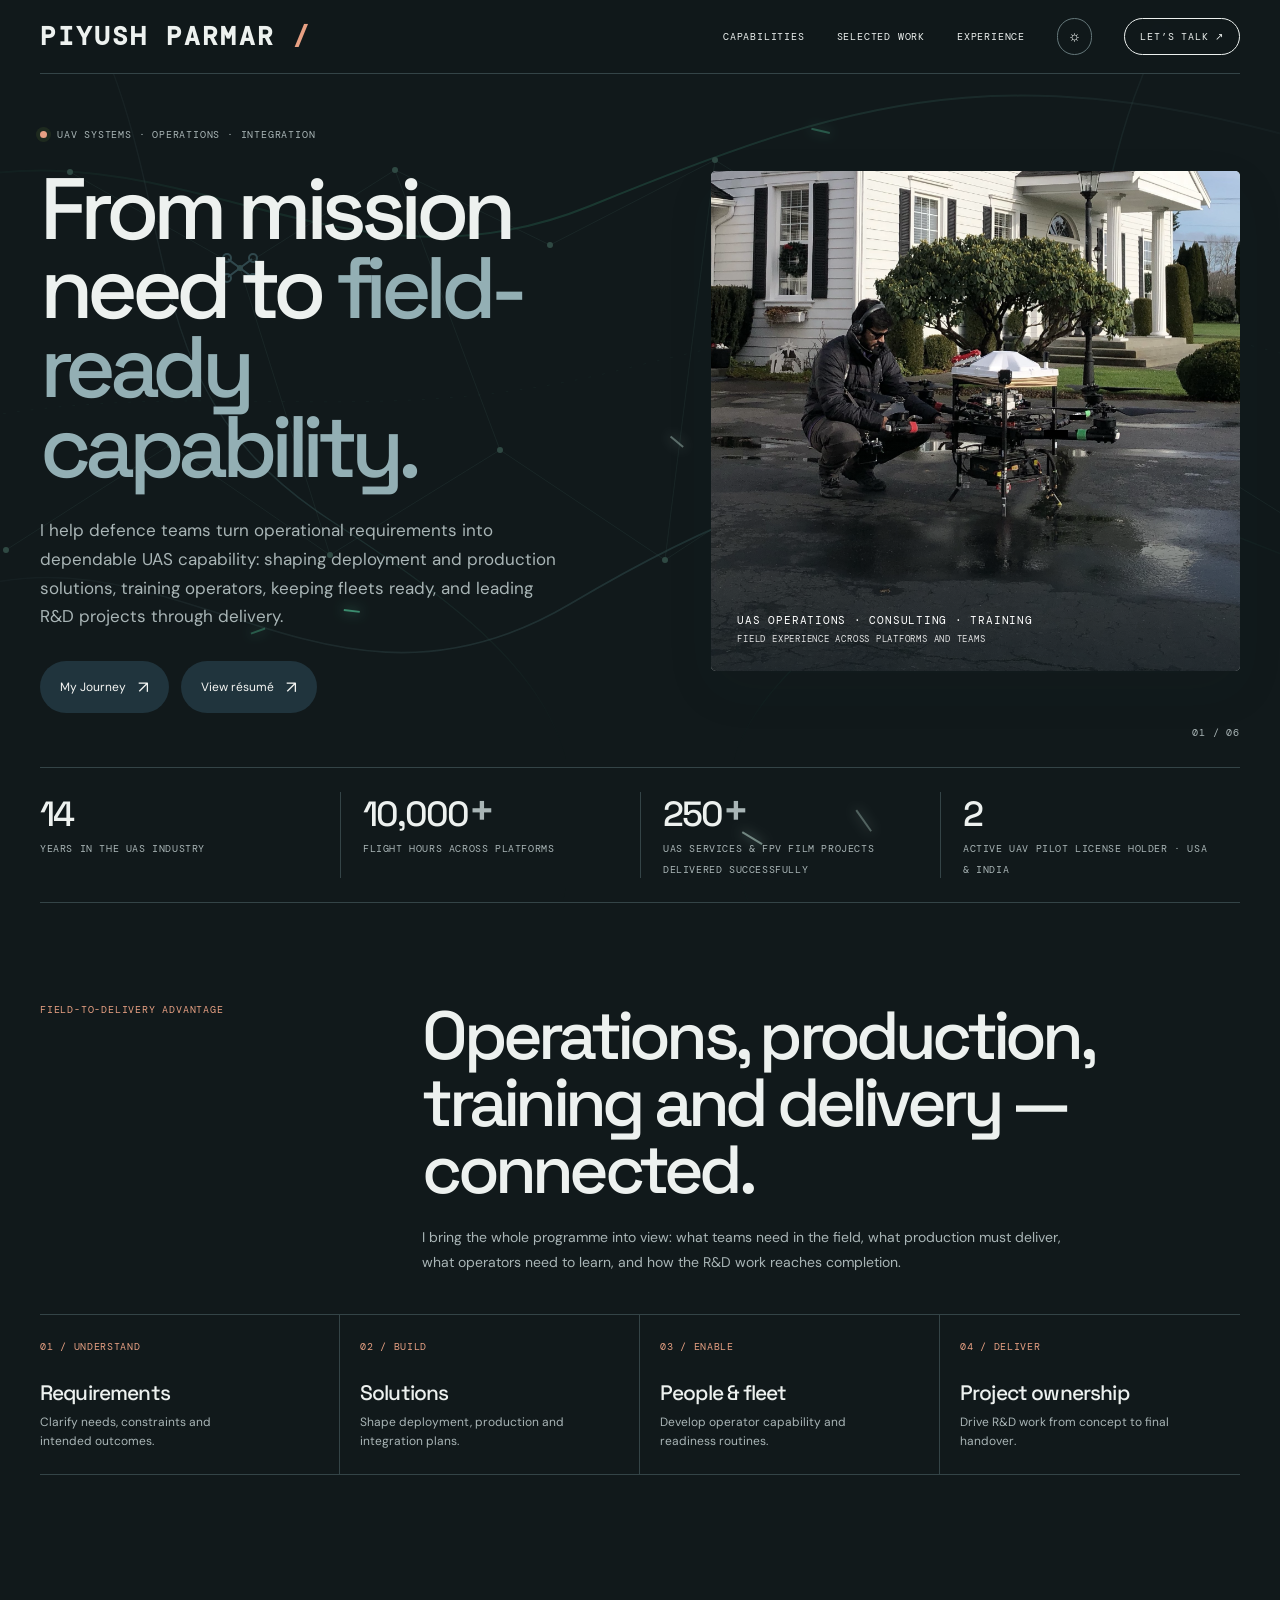
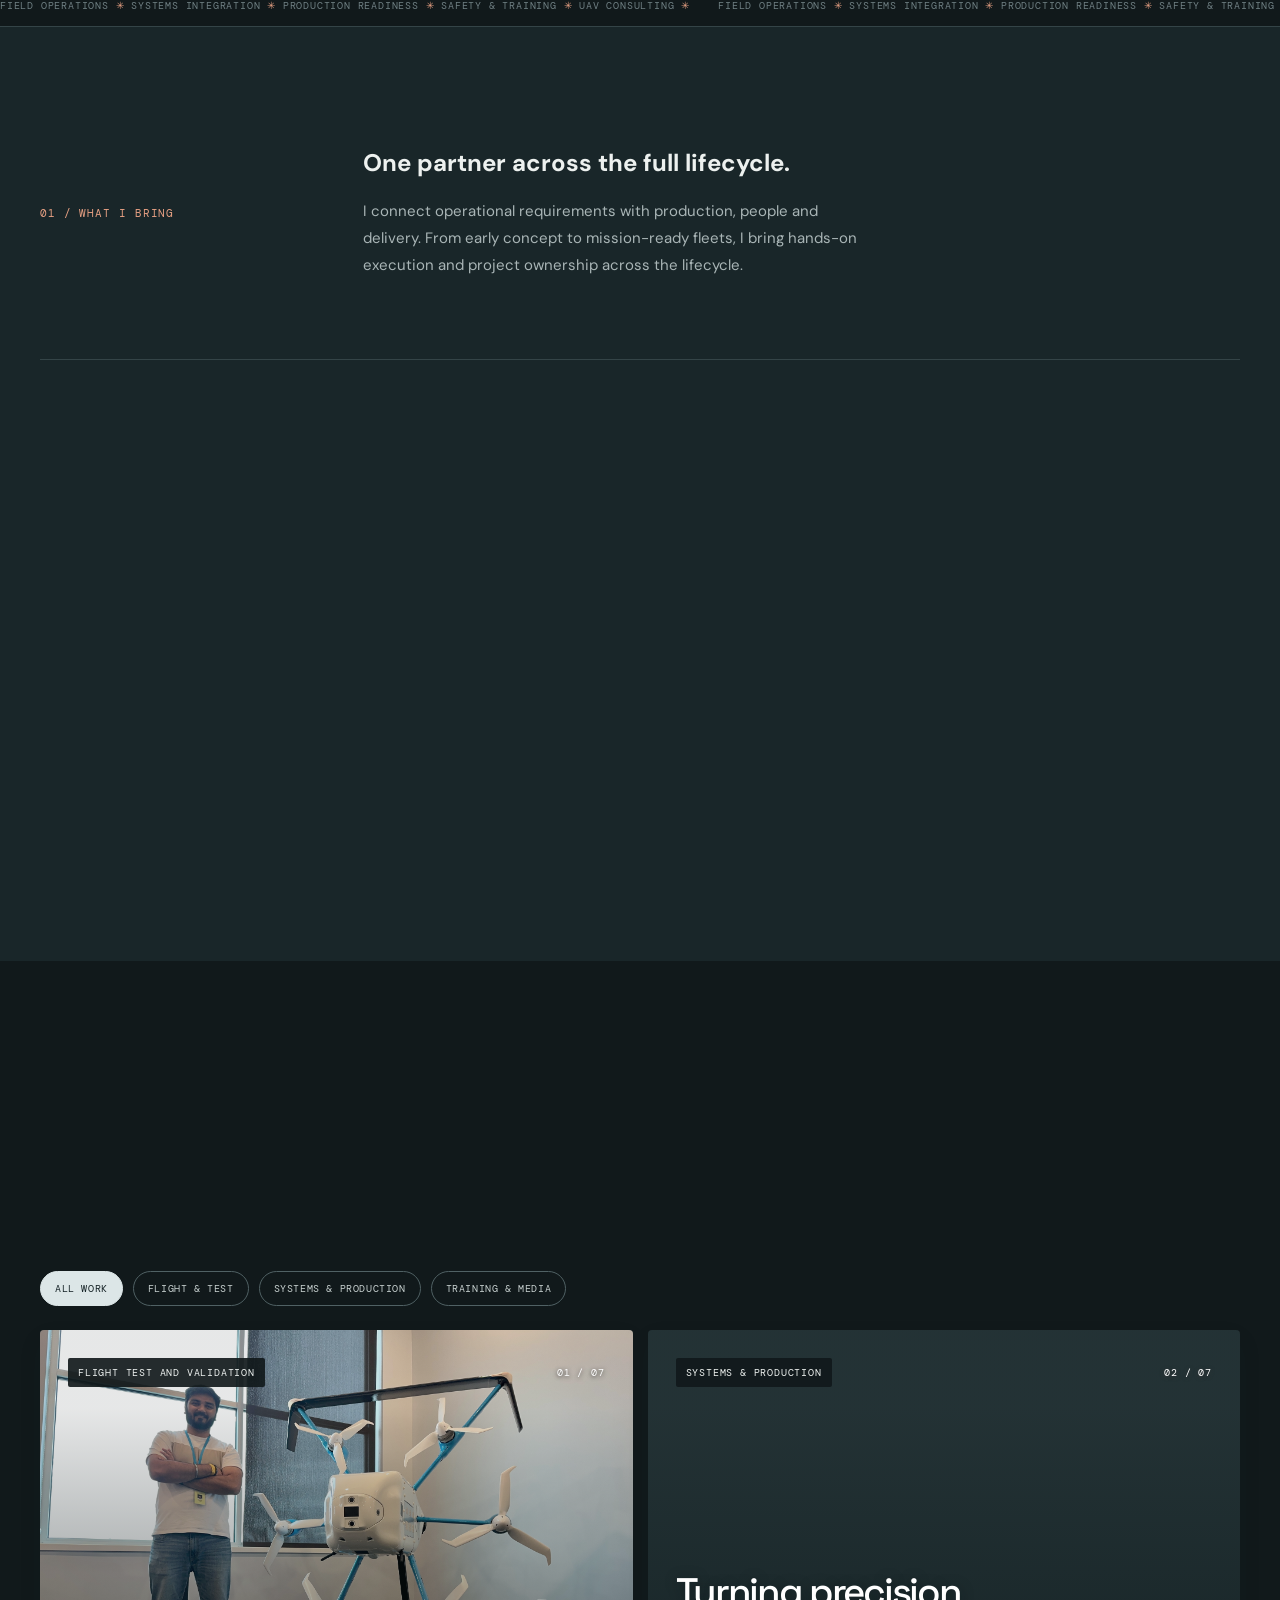
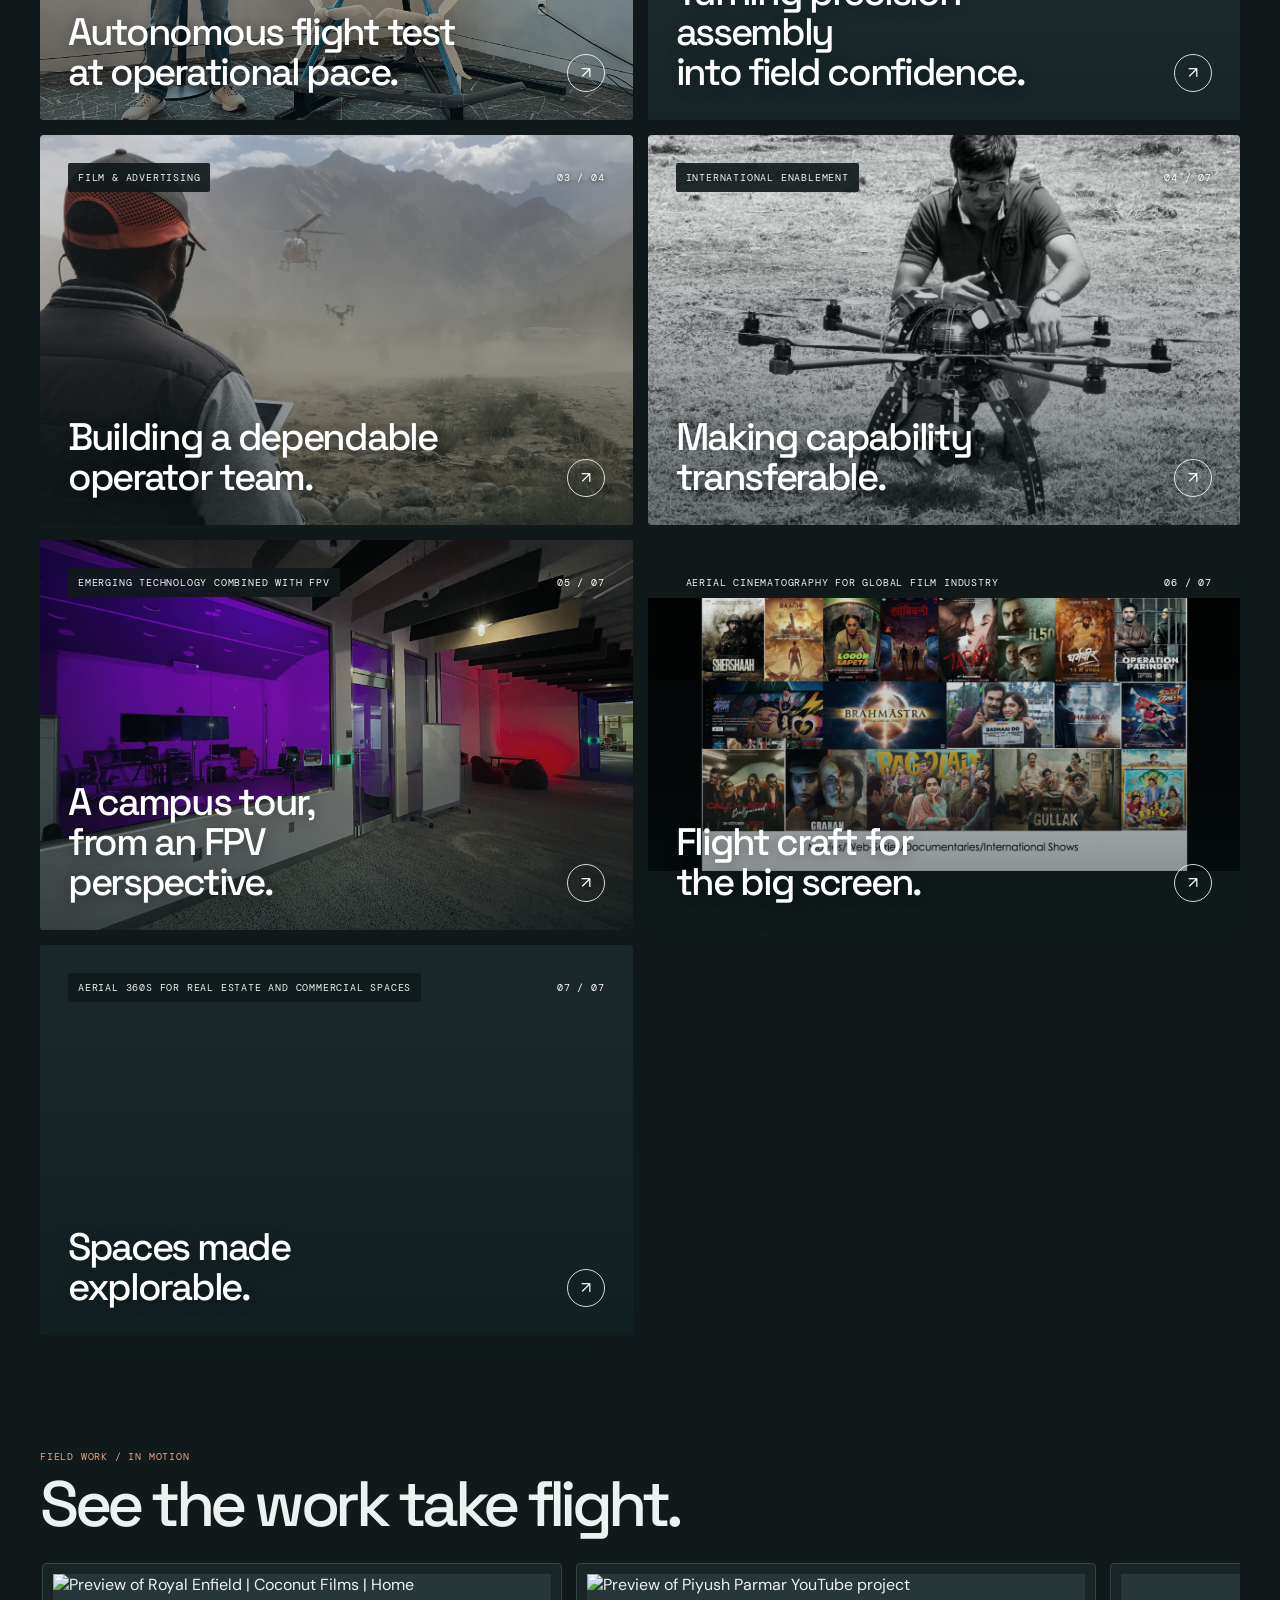
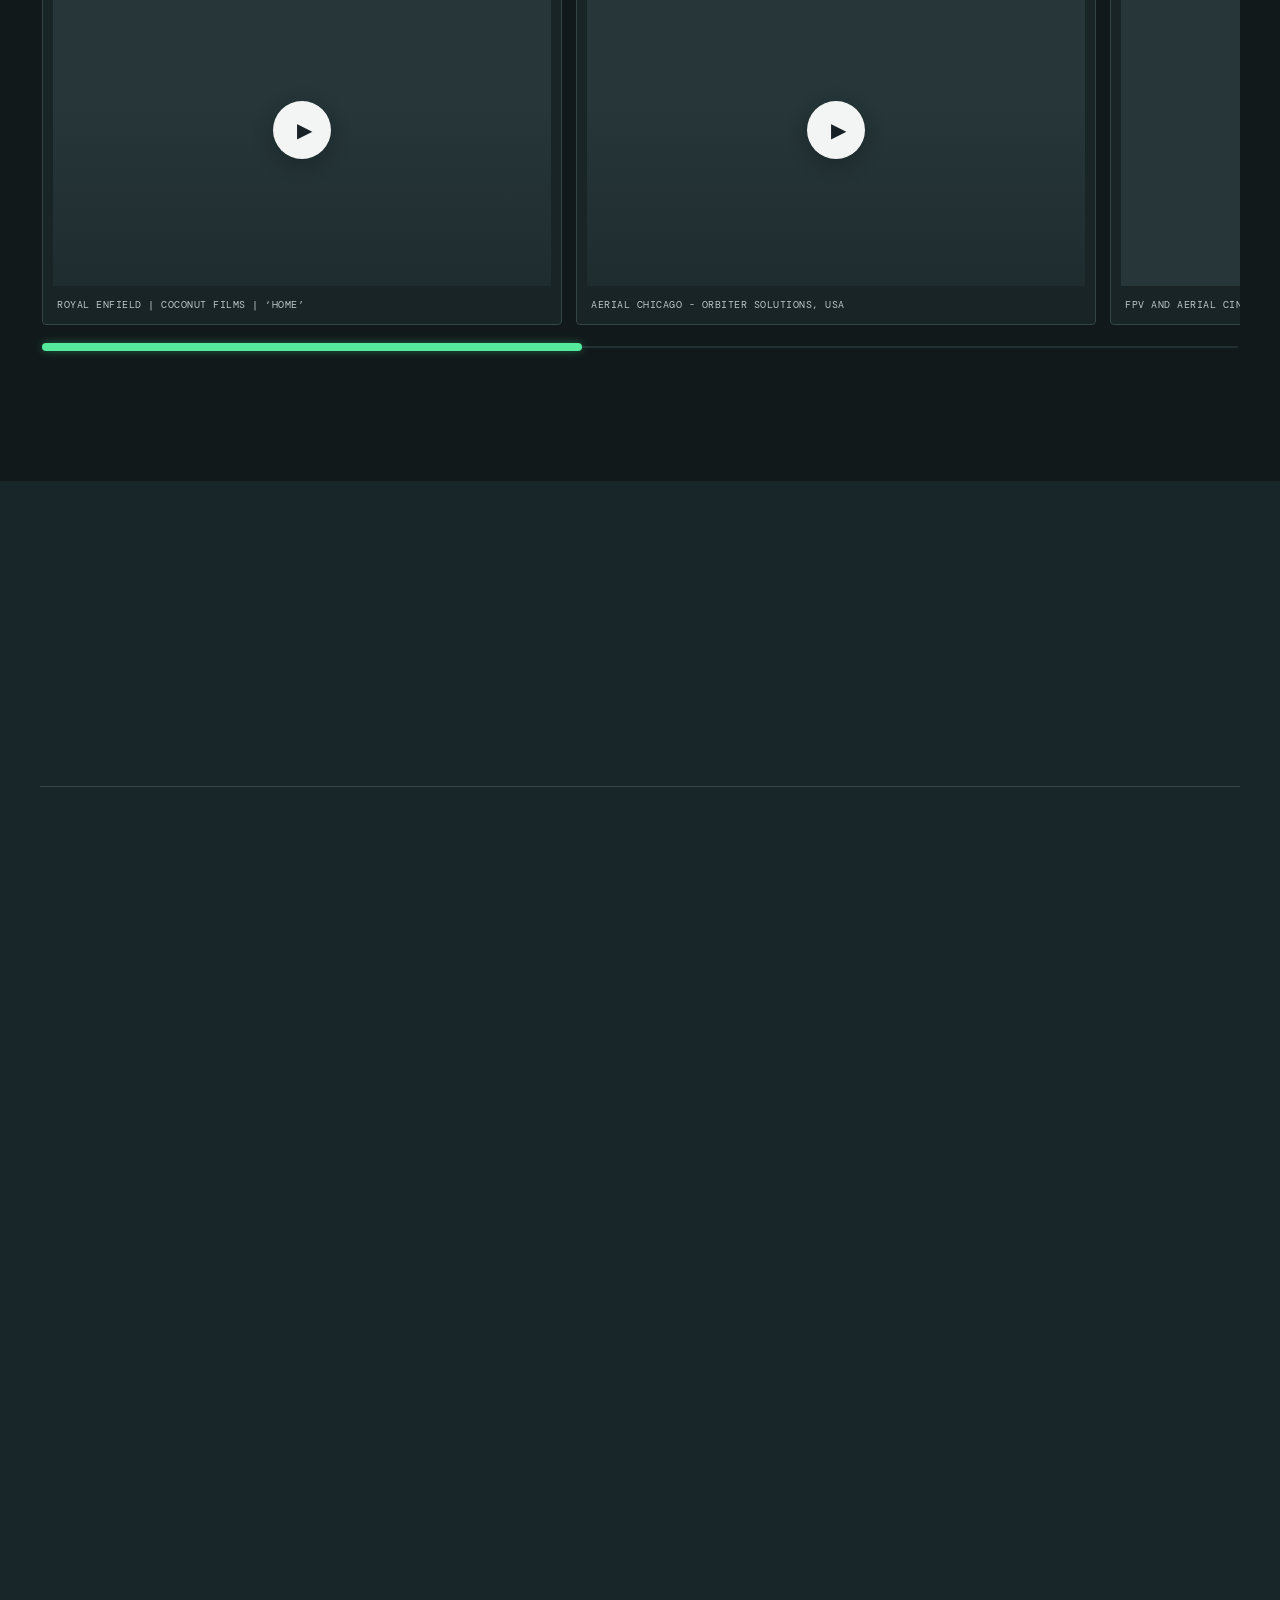
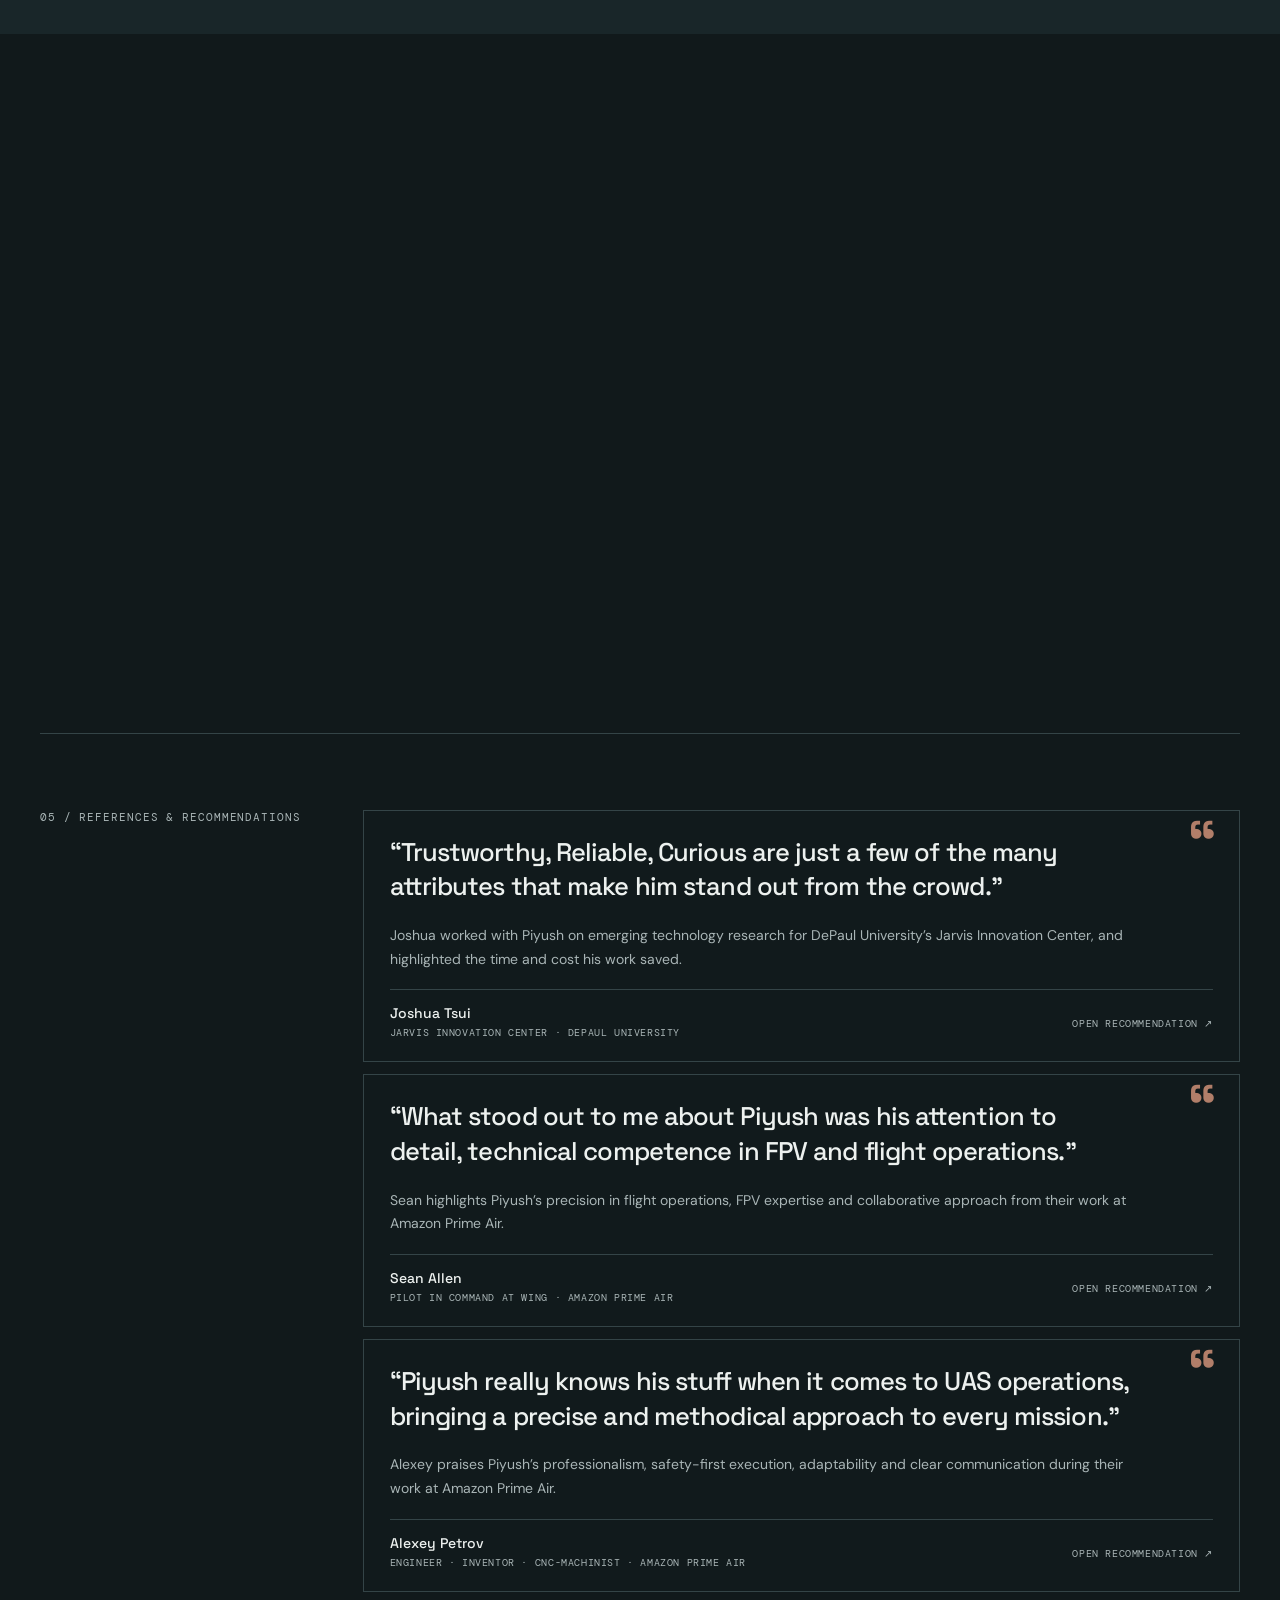
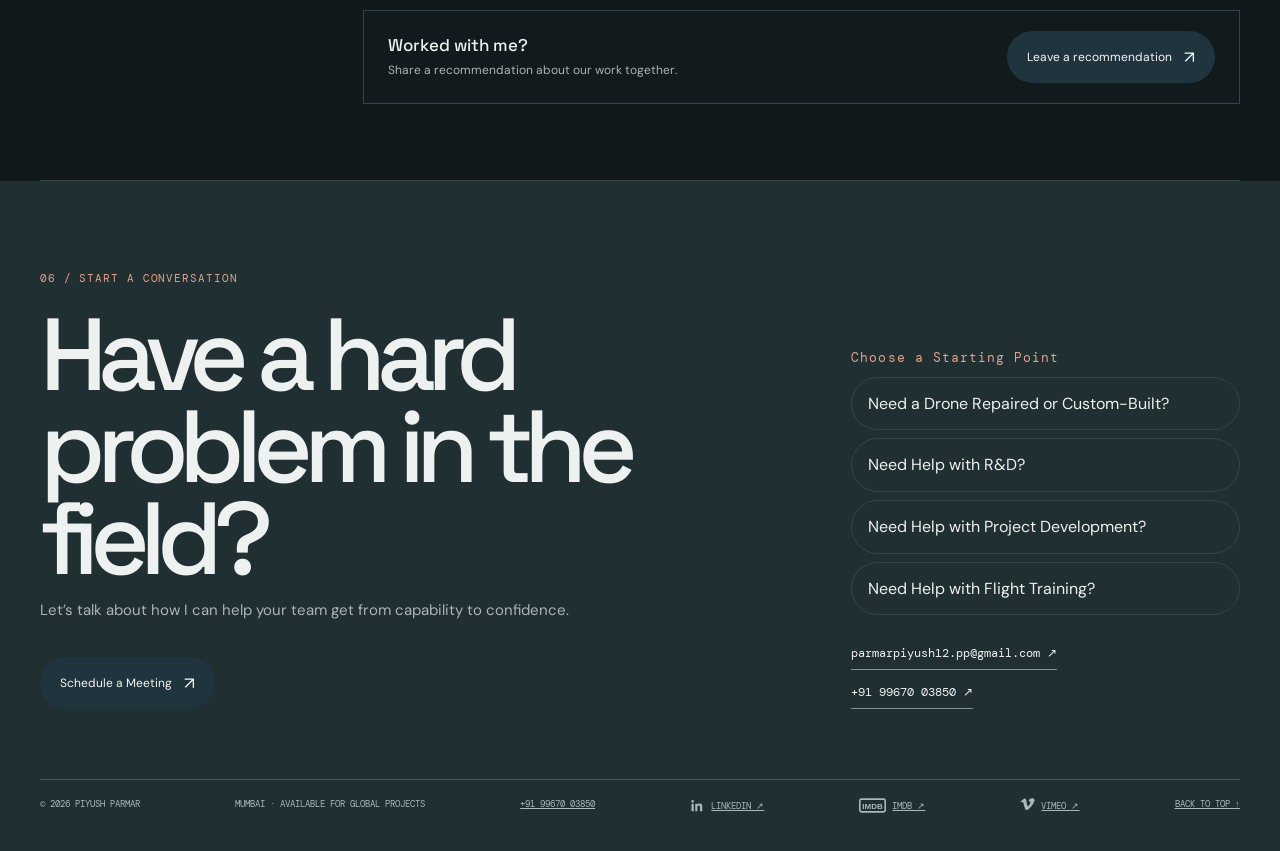
==== commit cf41df92: "Optimize portfolio layout for mobile" ====
--- a/index.html
+++ b/index.html
@@ -60,7 +60,106 @@
 </style>
 <style id="media-custom-scrollbar">.media-grid{scrollbar-width:none;scrollbar-color:transparent transparent}.media-grid::-webkit-scrollbar{display:none;width:0;height:0}.media-grid{scroll-snap-type:none}.media-scrollbar{height:12px;margin:0 2px 18px;position:relative;touch-action:none;user-select:none}.media-scrollbar:before{content:"";position:absolute;left:0;right:0;top:5px;height:2px;border-radius:99px;background:var(--line);opacity:.55}.media-scrollbar-thumb{position:absolute;left:0;top:2px;height:8px;min-width:36px;border-radius:99px;background:#54e99b;box-shadow:0 0 9px #54e99b55;transition:background .15s}.media-scrollbar:hover .media-scrollbar-thumb{background:#7bffb4}.media-scrollbar:focus-visible{outline:1px solid #54e99b;outline-offset:4px}</style>
 <style id="inquiry-dialog-styles">.inquiry-dialog{width:min(560px,calc(100% - 32px));padding:clamp(26px,5vw,44px);border:1px solid var(--line);background:var(--paper);color:var(--ink);box-shadow:0 30px 100px #0008;position:fixed;inset:0;margin:auto;max-height:calc(100dvh - 32px);overflow:auto}.inquiry-dialog::backdrop{background:#101612d9;backdrop-filter:blur(6px)}.inquiry-dialog h2{font:500 clamp(30px,5vw,44px)/1 var(--display);letter-spacing:-.065em;margin:12px 42px 10px 0}.inquiry-intro{color:var(--muted);font-size:13px;line-height:1.6;margin:0 0 18px}.inquiry-topic{display:grid;gap:5px;padding:12px 14px;margin-bottom:18px;border:1px solid var(--line);background:color-mix(in srgb,var(--dark) 5%,var(--paper))}.inquiry-topic span{font:10px var(--mono);color:var(--orange);text-transform:uppercase;letter-spacing:.08em}.inquiry-topic strong{font-size:14px;font-weight:500}.inquiry-form{display:grid;gap:14px}.inquiry-form label{display:grid;gap:6px;font:11px var(--mono);text-transform:uppercase;letter-spacing:.04em}.inquiry-form input,.inquiry-form textarea{width:100%;padding:12px 13px;border:1px solid var(--line);border-radius:3px;background:transparent;color:var(--ink);font:14px var(--body);text-transform:none;letter-spacing:normal;outline:none}.inquiry-form textarea{resize:vertical;min-height:120px}.inquiry-form input:focus,.inquiry-form textarea:focus{border-color:var(--orange);box-shadow:0 0 0 2px color-mix(in srgb,var(--orange) 20%,transparent)}.inquiry-honeypot{position:absolute!important;left:-10000px!important;width:1px!important;height:1px!important;opacity:0!important}.inquiry-status{margin:0;color:var(--muted);font-size:13px;line-height:1.5}.inquiry-form-actions{display:flex;gap:10px;align-items:center;margin-top:2px}.inquiry-form-actions button{padding:12px 16px;border:1px solid var(--line);border-radius:99px;background:var(--ink);color:var(--paper);font:10px var(--mono);text-transform:uppercase;letter-spacing:.05em;cursor:pointer}.inquiry-form-actions button[type=button]{background:transparent;color:var(--ink)}.inquiry-form-actions button:hover{border-color:var(--orange);background:var(--orange);color:#fff}.inquiry-form-actions button:disabled{opacity:.55;cursor:wait}.inquiry-dialog-close{position:absolute;right:14px;top:14px;width:36px;height:36px;border:1px solid var(--line);border-radius:50%;background:transparent;color:var(--ink);font-size:22px;cursor:pointer}.inquiry-dialog-close:hover{border-color:var(--orange);color:var(--orange)}@media(max-width:480px){.inquiry-dialog{padding:25px 20px}.inquiry-form-actions{flex-wrap:wrap}}</style>
-<style id="section-number-scale">.section-number{font-size:11.2px}</style><style id="service-line-icons">.service .s-icon svg{display:block;width:24px;height:24px;fill:none;stroke:currentColor;stroke-width:1.5;stroke-linecap:round;stroke-linejoin:round}</style><style id="resume-dialog-styles">.resume-dialog{width:min(1040px,calc(100% - 32px));height:min(90dvh,900px);padding:0;border:1px solid var(--line);background:#fff;box-shadow:0 30px 100px #0009;position:fixed;inset:0;margin:auto;max-width:none;max-height:none;overflow:visible}.resume-dialog::backdrop{background:#101612df;backdrop-filter:blur(7px)}.resume-dialog iframe{display:block;width:100%;height:100%;border:0;background:#fff}.resume-dialog-close{position:absolute;right:12px;top:12px;z-index:2;width:38px;height:38px;border:1px solid #60706b;border-radius:50%;background:#10191ce8;color:#eef3f1;font-size:22px;cursor:pointer}.resume-dialog-close:hover{border-color:var(--orange);color:var(--orange)}@media(max-width:540px){.resume-dialog{width:calc(100% - 20px);height:92dvh}}.resume-download{position:absolute;left:14px;top:14px;z-index:2;display:inline-flex;align-items:center;gap:7px;padding:9px 12px;border:1px solid #60706b;border-radius:99px;background:#10191ce8;color:#eef3f1;font:9px var(--mono);letter-spacing:.05em;text-transform:uppercase;text-decoration:none;white-space:nowrap}.resume-download:hover{border-color:var(--orange);color:var(--orange)}</style><style id="stat-plus-scale">.stat strong .stat-plus{display:inline;font:inherit;font-size:1.28em;line-height:0;vertical-align:baseline;color:var(--orange);margin-left:.015em}</style><style id="meeting-scheduler-styles">.meeting-trigger{margin-top:22px;border:0;cursor:pointer}.meeting-form select,.meeting-form input{width:100%;padding:12px 13px;border:1px solid var(--line);border-radius:3px;background:transparent;color:var(--ink);font:14px var(--body);outline:none}.meeting-form select{background:var(--paper)}.meeting-form select:focus,.meeting-form input:focus{border-color:var(--orange);box-shadow:0 0 0 2px color-mix(in srgb,var(--orange) 20%,transparent)}.meeting-form label{display:grid;gap:6px;font:11px var(--mono);text-transform:uppercase;letter-spacing:.04em}@media(max-width:480px){.meeting-trigger{margin-top:18px}}</style><style id="footer-social-icon-styles">.footer a.footer-social{display:inline-flex;align-items:center;gap:6px}.footer-social svg{display:block;width:15px;height:15px;fill:currentColor;flex:none}.footer-social .imdb-icon{width:27px;height:15px}</style><style id="visitor-recommendation-styles">.recommendation-invite{display:flex;align-items:center;justify-content:space-between;gap:20px;max-width:900px;margin-top:18px;padding:20px 24px;border:1px solid var(--line);background:color-mix(in srgb,var(--dark) 5%,var(--paper))}.recommendation-invite strong{font:500 17px var(--display)}.recommendation-invite p,.recommendation-preview-note{margin:5px 0 0;color:var(--muted);font-size:12px;line-height:1.6}.recommendation-invite .pill{border:0;cursor:pointer;white-space:nowrap}.recommendation-submitted{border-style:dashed}.recommendation-visitor-label{color:var(--orange)!important}.recommendation-form-dialog{width:min(650px,calc(100% - 28px));max-height:min(92dvh,850px);overflow:auto;padding:clamp(24px,5vw,42px);border:1px solid var(--line);background:var(--paper);color:var(--ink);position:fixed;inset:0;margin:auto;box-shadow:0 30px 100px #0008}.recommendation-form-dialog::backdrop{background:#101612df;backdrop-filter:blur(6px)}.recommendation-form-dialog h2{margin:14px 45px 8px 0;font:500 clamp(32px,5vw,48px)/1.05 var(--display);letter-spacing:-.06em}.recommendation-form-dialog>p{margin:0 0 24px;color:var(--muted);font-size:13px;line-height:1.65}.recommendation-form{display:grid;gap:15px}.recommendation-form label{display:grid;gap:6px;font:10px var(--mono);letter-spacing:.06em;text-transform:uppercase}.recommendation-form input,.recommendation-form textarea{width:100%;padding:12px;border:1px solid var(--line);border-radius:3px;background:transparent;color:var(--ink);font:14px var(--body);outline:none}.recommendation-form textarea{min-height:130px;resize:vertical}.recommendation-form input:focus,.recommendation-form textarea:focus{border-color:var(--orange);box-shadow:0 0 0 2px color-mix(in srgb,var(--orange) 20%,transparent)}.recommendation-form .form-row{display:grid;grid-template-columns:1fr 1fr;gap:14px}.recommendation-form .form-actions{display:flex;gap:10px;margin-top:5px}.recommendation-form .pill{border:0;cursor:pointer}.recommendation-form .pill.cancel{background:transparent;color:var(--ink);border:1px solid var(--line)}.recommendation-form-status{min-height:1.5em;margin:0;color:var(--muted);font-size:12px;line-height:1.5}@media(max-width:600px){.recommendation-invite{align-items:flex-start;flex-direction:column}.recommendation-form .form-row{grid-template-columns:1fr}}</style></head>
+<style id="section-number-scale">.section-number{font-size:11.2px}</style><style id="service-line-icons">.service .s-icon svg{display:block;width:24px;height:24px;fill:none;stroke:currentColor;stroke-width:1.5;stroke-linecap:round;stroke-linejoin:round}</style><style id="resume-dialog-styles">.resume-dialog{width:min(1040px,calc(100% - 32px));height:min(90dvh,900px);padding:0;border:1px solid var(--line);background:#fff;box-shadow:0 30px 100px #0009;position:fixed;inset:0;margin:auto;max-width:none;max-height:none;overflow:visible}.resume-dialog::backdrop{background:#101612df;backdrop-filter:blur(7px)}.resume-dialog iframe{display:block;width:100%;height:100%;border:0;background:#fff}.resume-dialog-close{position:absolute;right:12px;top:12px;z-index:2;width:38px;height:38px;border:1px solid #60706b;border-radius:50%;background:#10191ce8;color:#eef3f1;font-size:22px;cursor:pointer}.resume-dialog-close:hover{border-color:var(--orange);color:var(--orange)}@media(max-width:540px){.resume-dialog{width:calc(100% - 20px);height:92dvh}}.resume-download{position:absolute;left:14px;top:14px;z-index:2;display:inline-flex;align-items:center;gap:7px;padding:9px 12px;border:1px solid #60706b;border-radius:99px;background:#10191ce8;color:#eef3f1;font:9px var(--mono);letter-spacing:.05em;text-transform:uppercase;text-decoration:none;white-space:nowrap}.resume-download:hover{border-color:var(--orange);color:var(--orange)}</style><style id="stat-plus-scale">.stat strong .stat-plus{display:inline;font:inherit;font-size:1.28em;line-height:0;vertical-align:baseline;color:var(--orange);margin-left:.015em}</style><style id="meeting-scheduler-styles">.meeting-trigger{margin-top:22px;border:0;cursor:pointer}.meeting-form select,.meeting-form input{width:100%;padding:12px 13px;border:1px solid var(--line);border-radius:3px;background:transparent;color:var(--ink);font:14px var(--body);outline:none}.meeting-form select{background:var(--paper)}.meeting-form select:focus,.meeting-form input:focus{border-color:var(--orange);box-shadow:0 0 0 2px color-mix(in srgb,var(--orange) 20%,transparent)}.meeting-form label{display:grid;gap:6px;font:11px var(--mono);text-transform:uppercase;letter-spacing:.04em}@media(max-width:480px){.meeting-trigger{margin-top:18px}}</style><style id="footer-social-icon-styles">.footer a.footer-social{display:inline-flex;align-items:center;gap:6px}.footer-social svg{display:block;width:15px;height:15px;fill:currentColor;flex:none}.footer-social .imdb-icon{width:27px;height:15px}</style><style id="visitor-recommendation-styles">.recommendation-invite{display:flex;align-items:center;justify-content:space-between;gap:20px;max-width:900px;margin-top:18px;padding:20px 24px;border:1px solid var(--line);background:color-mix(in srgb,var(--dark) 5%,var(--paper))}.recommendation-invite strong{font:500 17px var(--display)}.recommendation-invite p,.recommendation-preview-note{margin:5px 0 0;color:var(--muted);font-size:12px;line-height:1.6}.recommendation-invite .pill{border:0;cursor:pointer;white-space:nowrap}.recommendation-submitted{border-style:dashed}.recommendation-visitor-label{color:var(--orange)!important}.recommendation-form-dialog{width:min(650px,calc(100% - 28px));max-height:min(92dvh,850px);overflow:auto;padding:clamp(24px,5vw,42px);border:1px solid var(--line);background:var(--paper);color:var(--ink);position:fixed;inset:0;margin:auto;box-shadow:0 30px 100px #0008}.recommendation-form-dialog::backdrop{background:#101612df;backdrop-filter:blur(6px)}.recommendation-form-dialog h2{margin:14px 45px 8px 0;font:500 clamp(32px,5vw,48px)/1.05 var(--display);letter-spacing:-.06em}.recommendation-form-dialog>p{margin:0 0 24px;color:var(--muted);font-size:13px;line-height:1.65}.recommendation-form{display:grid;gap:15px}.recommendation-form label{display:grid;gap:6px;font:10px var(--mono);letter-spacing:.06em;text-transform:uppercase}.recommendation-form input,.recommendation-form textarea{width:100%;padding:12px;border:1px solid var(--line);border-radius:3px;background:transparent;color:var(--ink);font:14px var(--body);outline:none}.recommendation-form textarea{min-height:130px;resize:vertical}.recommendation-form input:focus,.recommendation-form textarea:focus{border-color:var(--orange);box-shadow:0 0 0 2px color-mix(in srgb,var(--orange) 20%,transparent)}.recommendation-form .form-row{display:grid;grid-template-columns:1fr 1fr;gap:14px}.recommendation-form .form-actions{display:flex;gap:10px;margin-top:5px}.recommendation-form .pill{border:0;cursor:pointer}.recommendation-form .pill.cancel{background:transparent;color:var(--ink);border:1px solid var(--line)}.recommendation-form-status{min-height:1.5em;margin:0;color:var(--muted);font-size:12px;line-height:1.5}@media(max-width:600px){.recommendation-invite{align-items:flex-start;flex-direction:column}.recommendation-form .form-row{grid-template-columns:1fr}}</style><style id="mobile-browser-optimization">
+@media(max-width:800px){
+ html{scroll-padding-top:72px}
+ body{overflow-x:clip}
+ .wrap{width:calc(100% - 32px)}
+ .nav{gap:8px;padding:12px 0}
+ .navlinks{gap:8px;flex:0 0 auto}
+ .nav a.brand{font-size:clamp(16px,4.6vw,20px);letter-spacing:-.055em;white-space:nowrap}
+ .nav .theme-toggle{width:42px;height:42px;min-width:42px;padding:8px;justify-content:center}
+ .nav .contact-link{display:inline-flex;align-items:center;min-height:42px;padding:8px 10px;font-size:9px;white-space:nowrap}
+ .hero{min-height:0;grid-template-columns:minmax(0,1fr);gap:24px;padding:42px 0 32px}
+ .hero-copy,.hero-art{min-width:0}
+ .hero h1{margin:18px 0 22px;line-height:.97;text-wrap:balance}
+ .hero-art{width:100%;height:clamp(300px,52vw,410px)}
+ .actions{gap:10px}
+ .actions .pill{min-height:44px}
+ .stats{grid-template-columns:repeat(2,minmax(0,1fr));gap:20px 16px;padding:20px 0}
+ .stat{min-width:0}
+ .stat strong{font-size:clamp(28px,5vw,34px)}
+ .stat span{display:block;line-height:1.5;overflow-wrap:anywhere}
+ .services,.work,.timeline,.capability{padding-top:64px;padding-bottom:64px}
+ .section{padding-block:64px}
+ .section-head{margin-bottom:28px}
+ .section-head h2,.section h2{font-size:clamp(34px,6.6vw,48px);line-height:1.05;text-wrap:balance}
+ .media-heading h2{font-size:clamp(34px,6.6vw,44px);line-height:1.05;text-wrap:balance}
+ .service-grid,.cap-grid{grid-template-columns:repeat(2,minmax(0,1fr))}
+ .service,.cap,.role{min-width:0}
+ .case-grid{grid-template-columns:minmax(0,1fr)}
+ .case{min-height:clamp(260px,55vw,360px)}
+ .role h3,.role .org,.role p{overflow-wrap:anywhere}
+ .references-placeholder{padding:48px 0;gap:14px}
+ .contact-main{display:grid;grid-template-columns:minmax(0,1fr);gap:30px;padding-bottom:46px}
+ .contact-main>*{min-width:0}
+ .contact-side{grid-template-columns:minmax(0,1fr)}
+ .contact-details{grid-template-columns:minmax(0,1fr);gap:12px}
+ .contact-link-large{max-width:100%;white-space:normal;overflow-wrap:anywhere}
+ .footer{justify-content:flex-start;gap:14px 18px}
+ .media-grid{scroll-snap-type:x mandatory;scroll-padding-inline:12px;overscroll-behavior-x:contain}
+ .media-card{flex:0 0 min(86vw,420px);min-width:0;scroll-snap-align:start}
+ .journey-popup{width:calc(100vw - 16px);height:calc(100dvh - 16px);border-radius:8px}
+ .journey-popup-close{width:44px;height:44px;right:8px;top:8px}
+ .resume-dialog{width:calc(100vw - 16px);height:calc(100dvh - 16px)}
+ .resume-dialog-close{width:44px;height:44px}
+ .modal{padding:8px}
+ .modal-card{max-height:calc(100dvh - 16px);overflow:auto}
+ .modal-close{width:44px;height:44px}
+ .recommendation-form-dialog{width:calc(100vw - 16px);max-height:calc(100dvh - 16px);padding:clamp(22px,5vw,32px)}
+ .inquiry-dialog{width:calc(100vw - 16px);max-height:calc(100dvh - 16px);padding:24px 20px}
+ .inquiry-dialog-close{width:44px;height:44px}
+}
+@media(max-width:560px){
+ .wrap{width:calc(100% - 30px)}
+ .nav{gap:6px;padding:10px 0}
+ .navlinks{gap:7px}
+ .nav .contact-link{padding:8px 9px;font-size:8px;letter-spacing:.03em}
+ .hero h1{font-size:clamp(44px,11.2vw,62px);letter-spacing:-.08em}
+ .hero-intro{font-size:15px;line-height:1.65}
+ .hero-art{height:clamp(245px,78vw,350px)}
+ .stats{gap:18px 12px;padding:18px 0}
+ .stat strong{font-size:clamp(27px,7vw,32px)}
+ .stat span{font-size:9px;letter-spacing:.04em}
+ .services,.work,.timeline,.capability,.section{padding-top:54px;padding-bottom:54px}
+ .section-head{gap:14px;margin-bottom:24px}
+ .section-head h2,.section h2,.media-heading h2{font-size:clamp(32px,8.5vw,44px)}
+ .service-grid,.cap-grid{grid-template-columns:minmax(0,1fr)}
+ .service{min-height:0;padding:21px 0}
+ .service h3{margin:20px 0 8px;font-size:22px}
+ .service p{font-size:14px;line-height:1.65}
+ .cap{min-height:0;padding:20px}
+ .case{min-height:clamp(250px,78vw,335px)}
+ .recommendation-card{padding:18px}
+ .recommendation-quote{margin-right:38px;font-size:clamp(18px,5.1vw,21px)}
+ .recommendation-invite{padding:18px}
+ .recommendation-invite .pill{width:100%;justify-content:center;min-height:44px}
+ .recommendation-form .form-row{grid-template-columns:minmax(0,1fr)}
+ .recommendation-form input,.recommendation-form textarea,.inquiry-form input,.inquiry-form textarea,.meeting-form input,.meeting-form select{font-size:16px}
+ .prompt-list button{min-height:48px}
+ .recommendation-form .form-actions{flex-wrap:wrap}
+ .recommendation-form .form-actions .pill{min-height:44px}
+ .contact h2{font-size:clamp(40px,11.5vw,56px);line-height:.99;text-wrap:balance}
+ .contact p{font-size:15px;line-height:1.65}
+ .contact-details{justify-items:start}
+ .footer{display:grid;grid-template-columns:repeat(2,minmax(0,1fr));font-size:9px;gap:16px 12px}
+ .footer>*{min-width:0;overflow-wrap:anywhere}
+ .footer .footer-social{font-size:9px}
+}
+@media(max-width:370px){
+ .wrap{width:calc(100% - 28px)}
+ .nav{gap:5px}
+ .navlinks{gap:6px}
+ .nav a.brand{font-size:16px}
+ .nav .contact-link{padding:8px;font-size:8px}
+ .hero h1{font-size:44px}
+ .actions .pill{padding:12px 13px;font-size:11px}
+ .stat strong{font-size:27px}
+ .stat span{font-size:9px}
+ .media-card{flex-basis:calc(100vw - 44px)}
+ .modal-card{padding:24px 18px}
+}
+</style></head>
 <body>
 <div class="portfolio-ambient" aria-hidden="true"><svg viewBox="0 0 1440 900" preserveAspectRatio="xMidYMin slice" xmlns="http://www.w3.org/2000/svg"><defs><linearGradient id="fiberA"><stop stop-color="#51e8ae" stop-opacity="0"/><stop offset=".48" stop-color="#51e8ae" stop-opacity=".7"/><stop offset="1" stop-color="#bfeeff" stop-opacity="0"/></linearGradient><linearGradient id="fiberB"><stop stop-color="#c6f4ff" stop-opacity="0"/><stop offset=".5" stop-color="#83d8d4" stop-opacity=".65"/><stop offset="1" stop-color="#71ffc2" stop-opacity="0"/></linearGradient></defs><g fill="none" stroke-linecap="round"><path d="M-80 220 C220 70 390 320 670 206 S1110 40 1510 180" stroke="url(#fiberA)" stroke-width="2"/><path d="M-70 650 C210 440 370 770 650 604 S1090 420 1510 620" stroke="url(#fiberB)" stroke-width="1.7"/><path d="M120 -70 C290 180 180 370 410 520 S700 750 620 980" stroke="url(#fiberB)" stroke-width="1.4"/><path d="M1310 -70 C1110 170 1240 390 1020 550 S760 760 860 980" stroke="url(#fiberA)" stroke-width="1.5"/><path d="M-40 440 C250 360 420 440 700 370 S1160 280 1480 390" stroke="#7ce8c2" stroke-opacity=".18" stroke-dasharray="2 12"/></g><g fill="none" stroke="#9cebd7" stroke-opacity=".28"><path d="M150 172 320 268 475 170 630 245 795 160 954 260 1120 174 1280 255"/><path d="M86 550 250 445 410 555 580 450 745 560 910 452 1080 560 1260 450 1380 525"/><path d="M320 268 410 555M475 170 580 450M795 160 745 560M954 260 910 452M1120 174 1080 560"/></g><g fill="#9cf3d0"><circle cx="150" cy="172" r="3"/><circle cx="320" cy="268" r="3"/><circle cx="475" cy="170" r="3"/><circle cx="630" cy="245" r="3"/><circle cx="795" cy="160" r="3"/><circle cx="954" cy="260" r="3"/><circle cx="1120" cy="174" r="3"/><circle cx="1280" cy="255" r="3"/><circle cx="86" cy="550" r="3"/><circle cx="250" cy="445" r="3"/><circle cx="410" cy="555" r="3"/><circle cx="580" cy="450" r="3"/><circle cx="745" cy="560" r="3"/><circle cx="910" cy="452" r="3"/><circle cx="1080" cy="560" r="3"/><circle cx="1260" cy="450" r="3"/><circle cx="1380" cy="525" r="3"/></g><g fill="none" stroke="#9fefff" stroke-width="2"><g transform="translate(320 268)"><path d="M-12-9 12 9M12-9-12 9"/><circle cx="-13" cy="-10" r="4"/><circle cx="13" cy="-10" r="4"/><circle cx="-13" cy="10" r="4"/><circle cx="13" cy="10" r="4"/></g><g transform="translate(910 452)"><path d="M-12-9 12 9M12-9-12 9"/><circle cx="-13" cy="-10" r="4"/><circle cx="13" cy="-10" r="4"/><circle cx="-13" cy="10" r="4"/><circle cx="13" cy="10" r="4"/></g><g transform="translate(1260 450)"><path d="M-12-9 12 9M12-9-12 9"/><circle cx="-13" cy="-10" r="4"/><circle cx="13" cy="-10" r="4"/><circle cx="-13" cy="10" r="4"/><circle cx="13" cy="10" r="4"/></g></g></svg></div>
 <div class="portfolio-comets" aria-hidden="true"><canvas id="portfolioCometCanvas"></canvas></div>
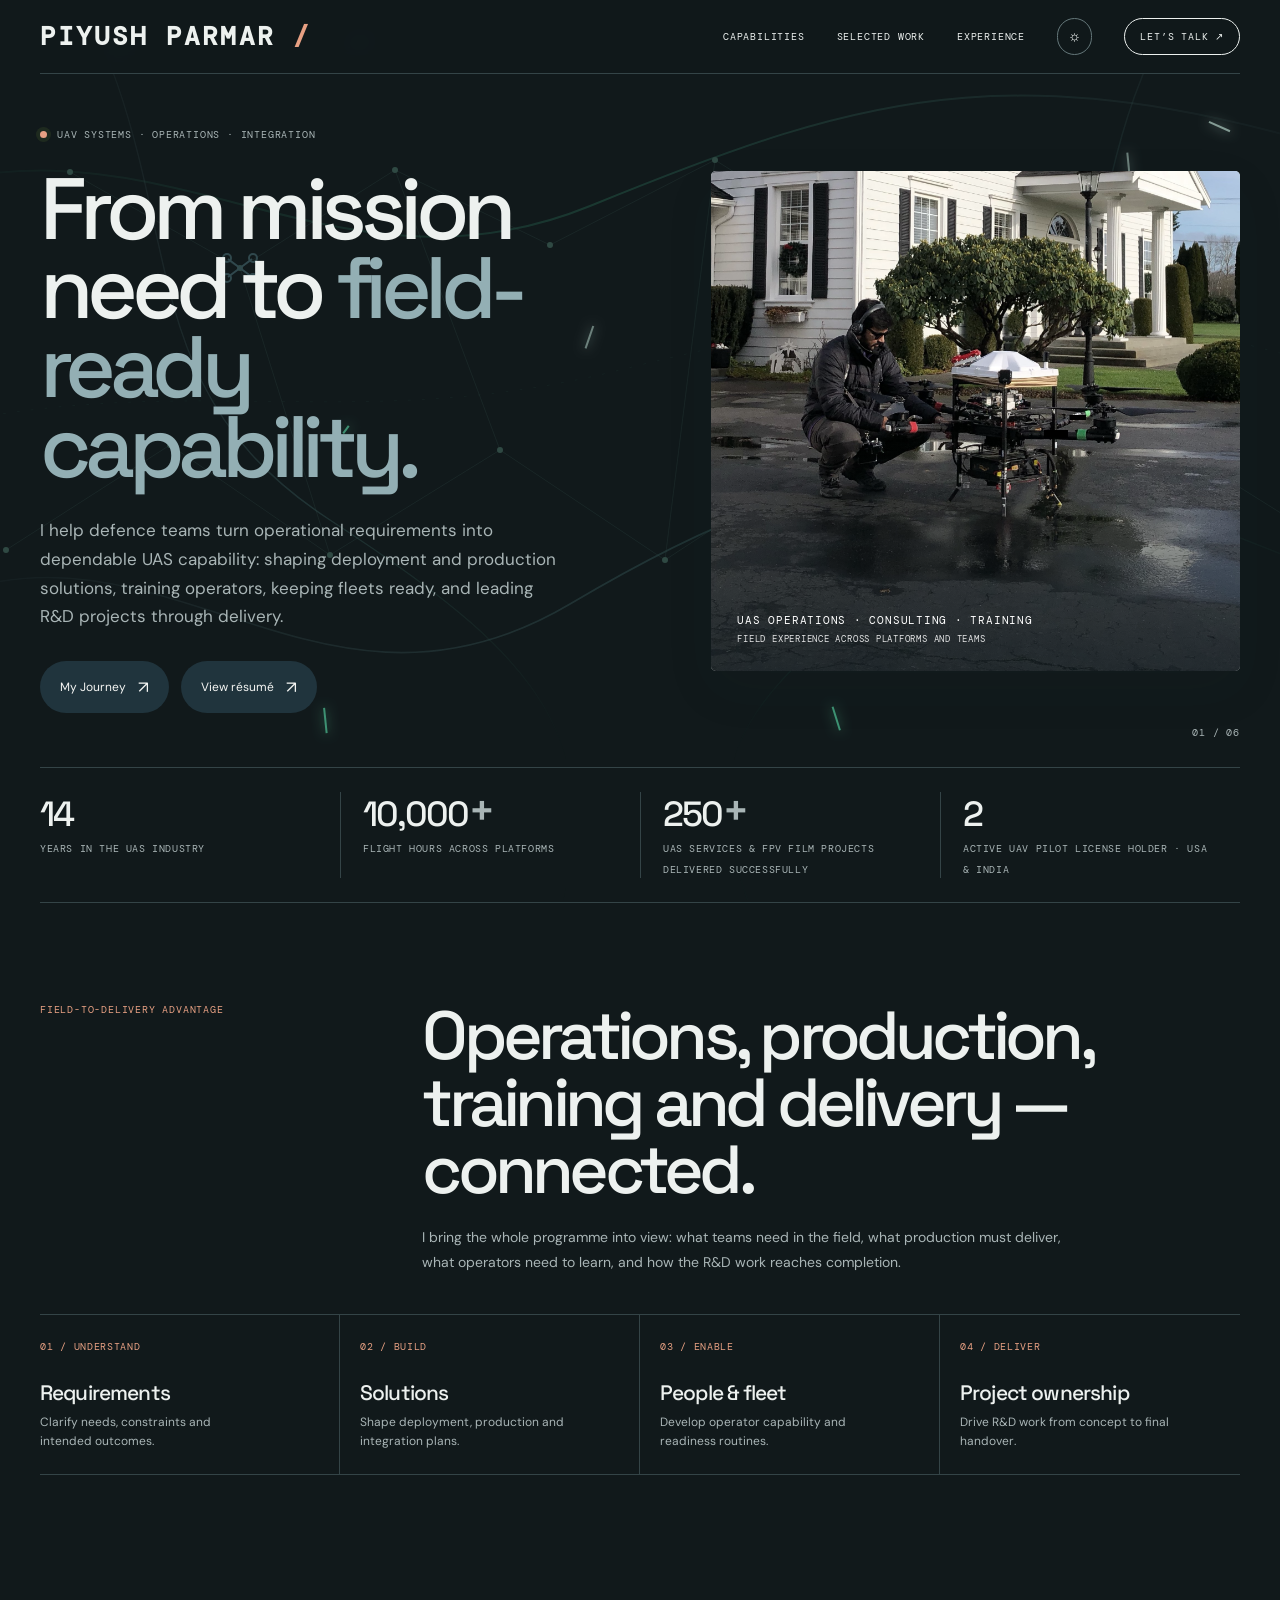
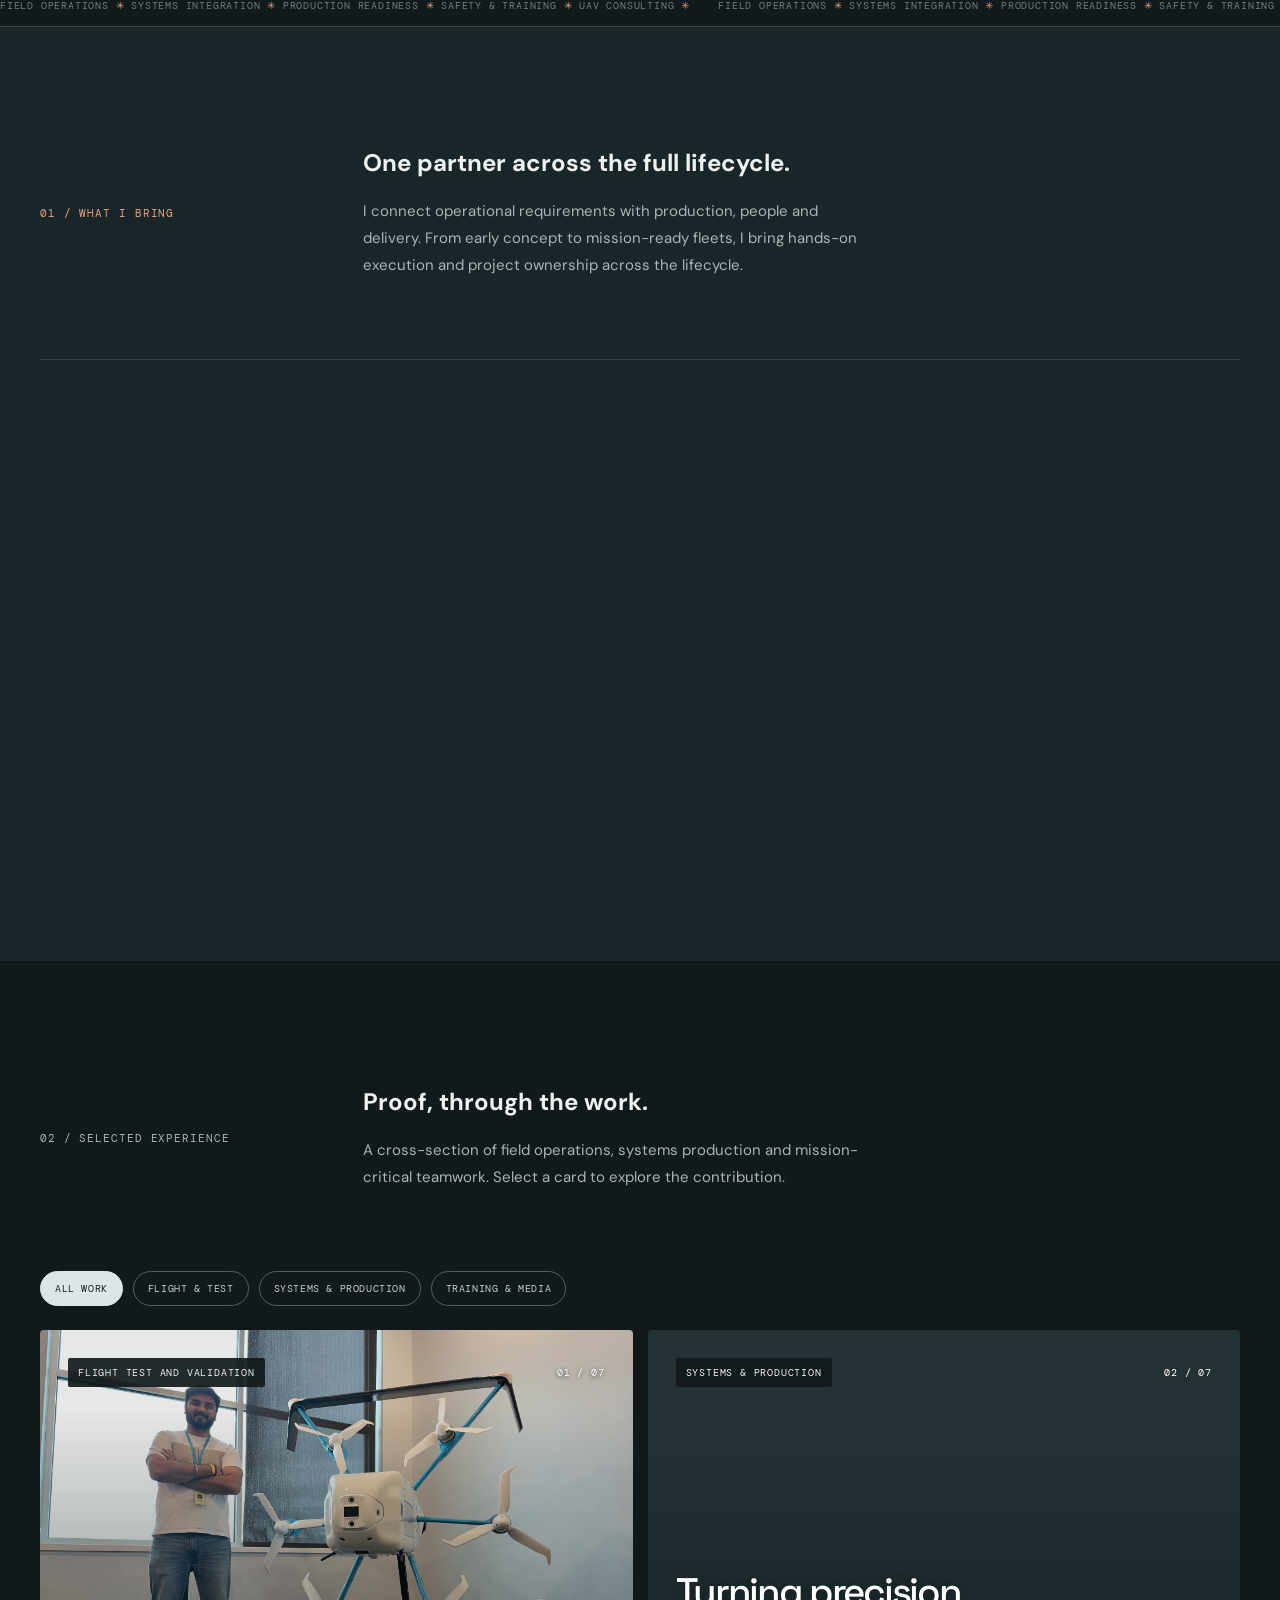
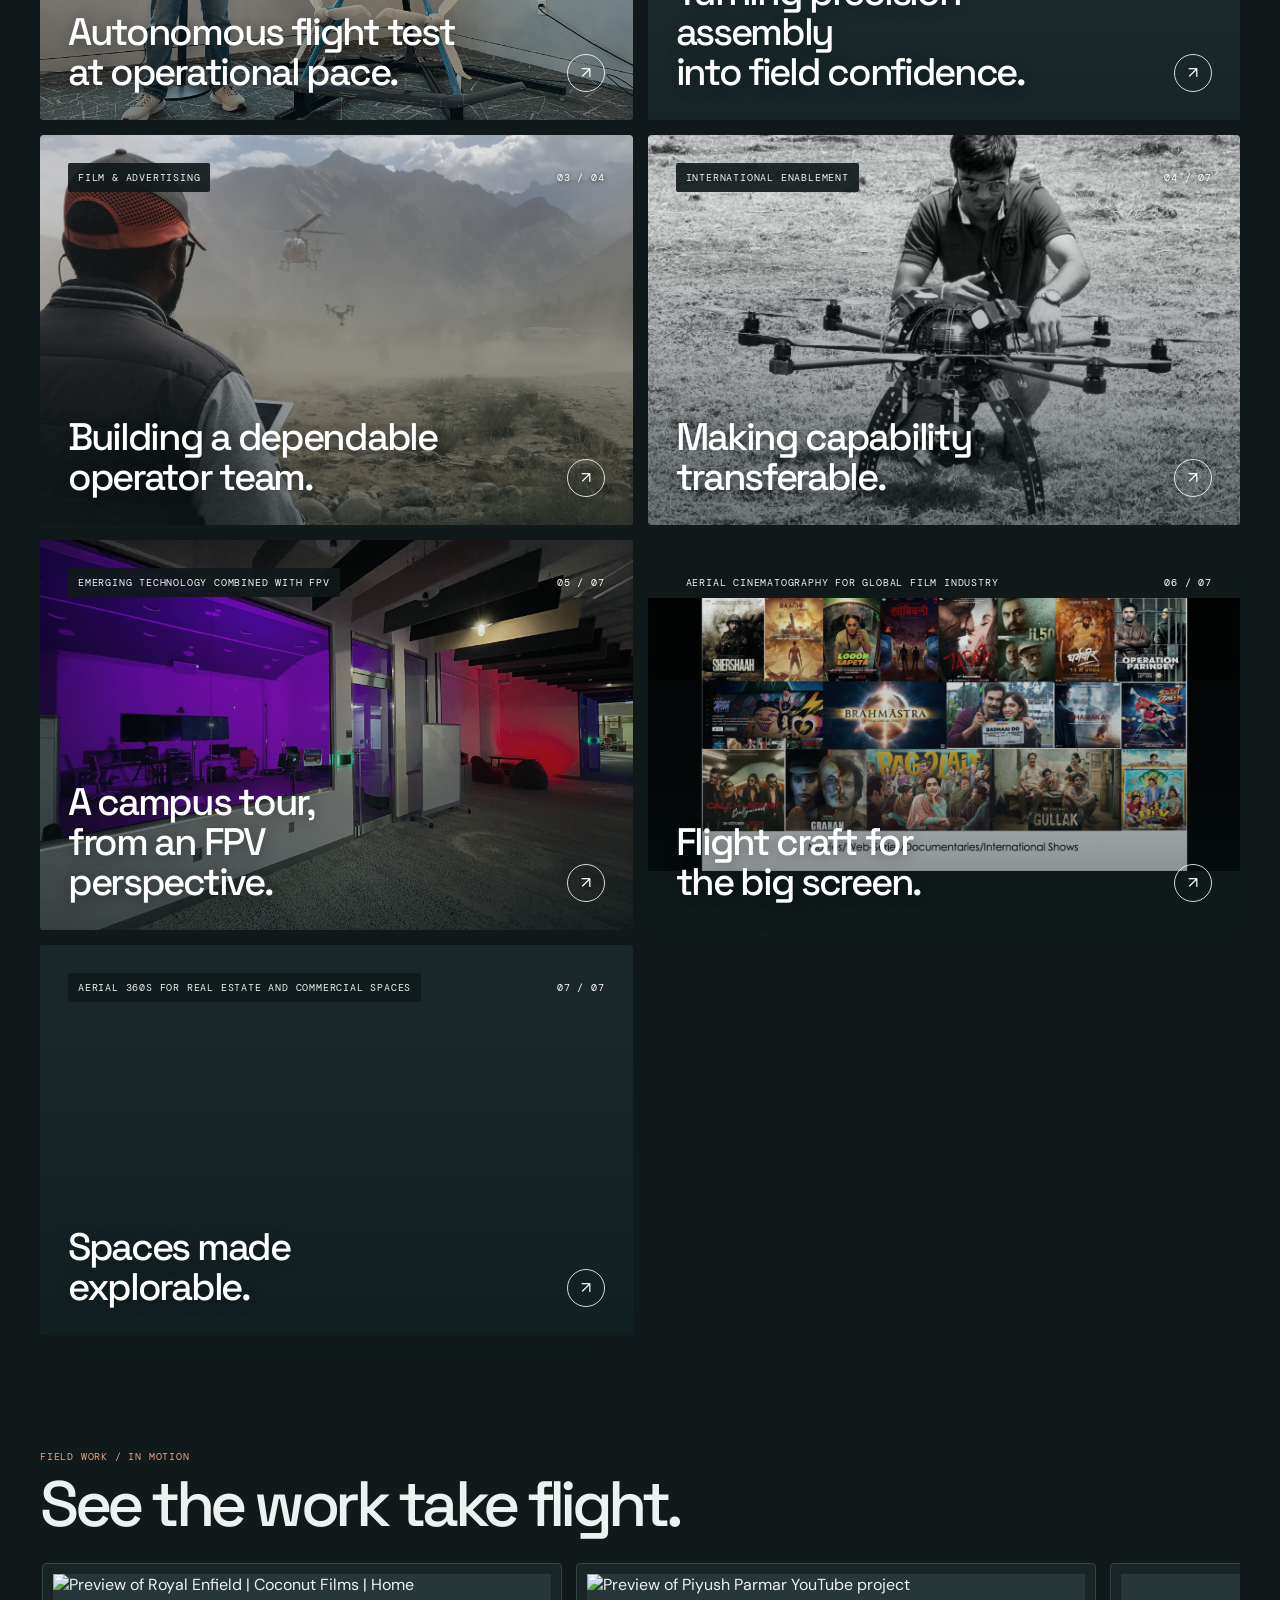
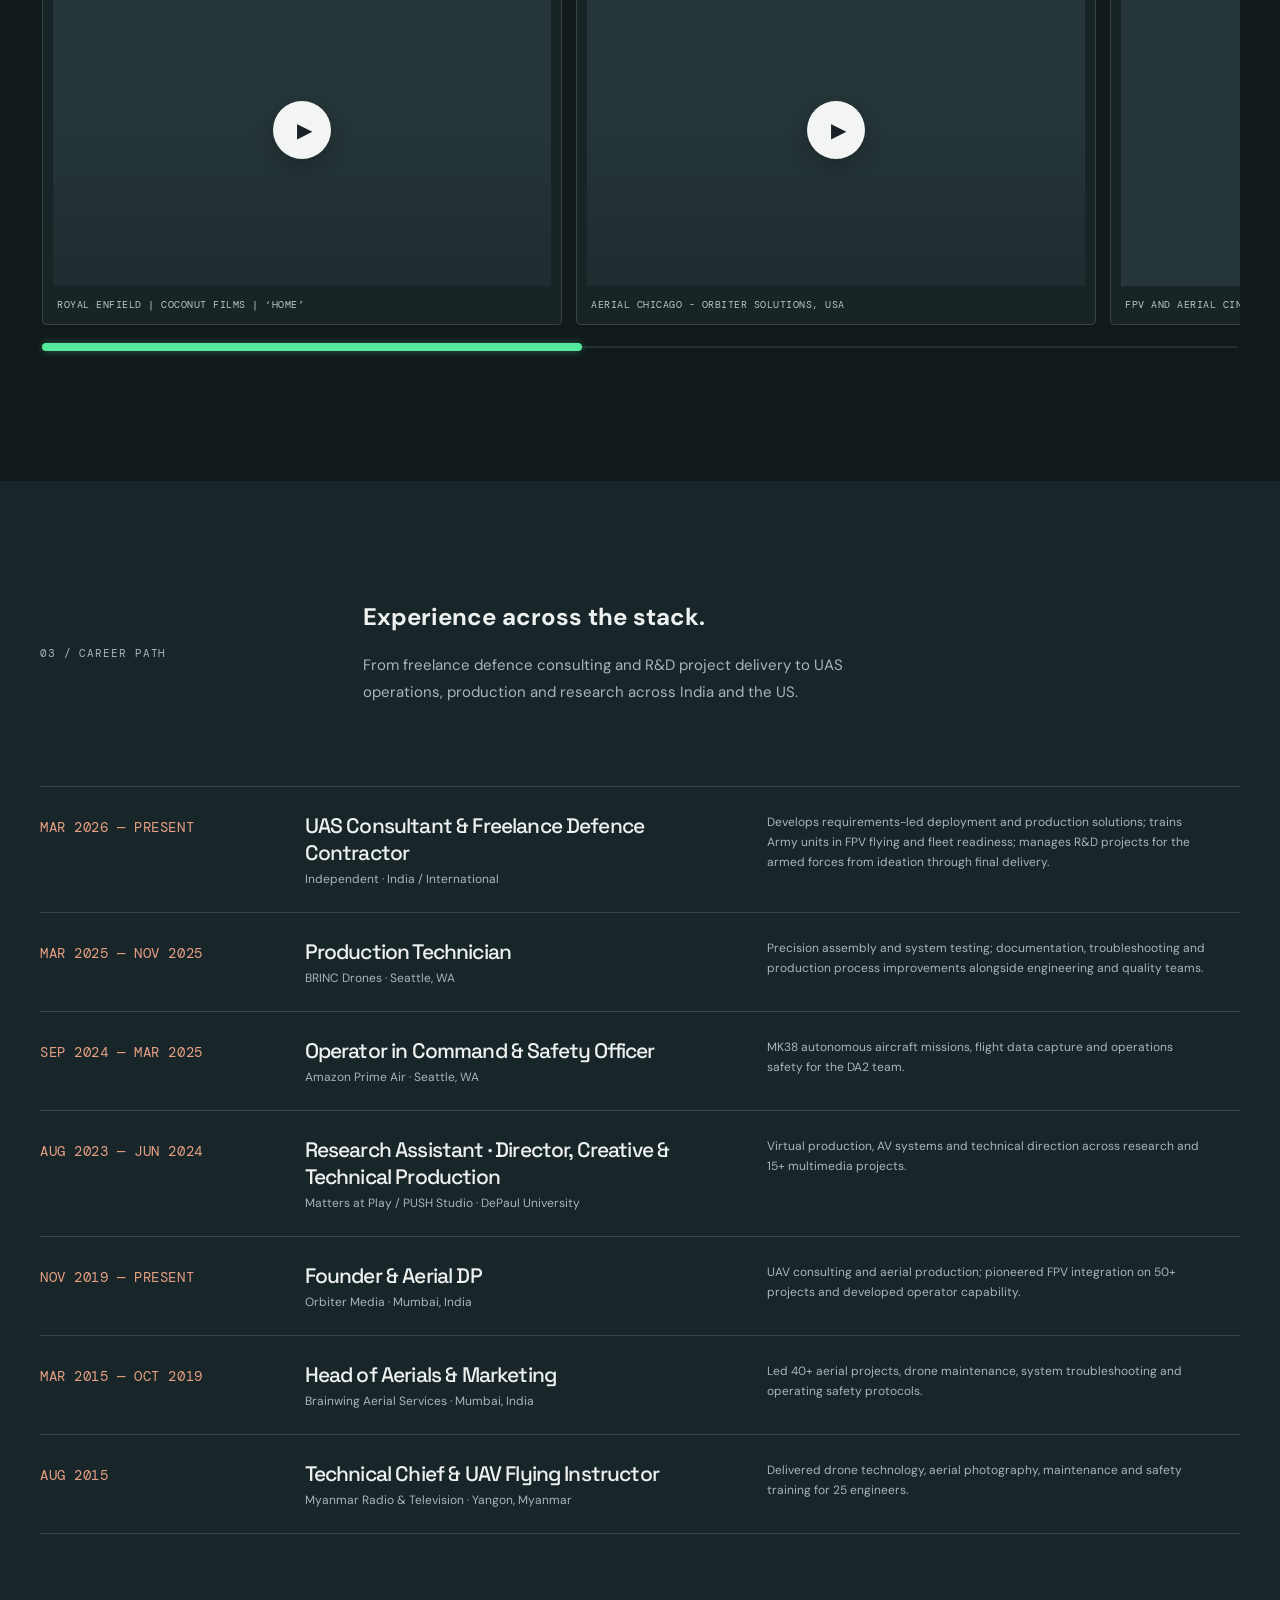
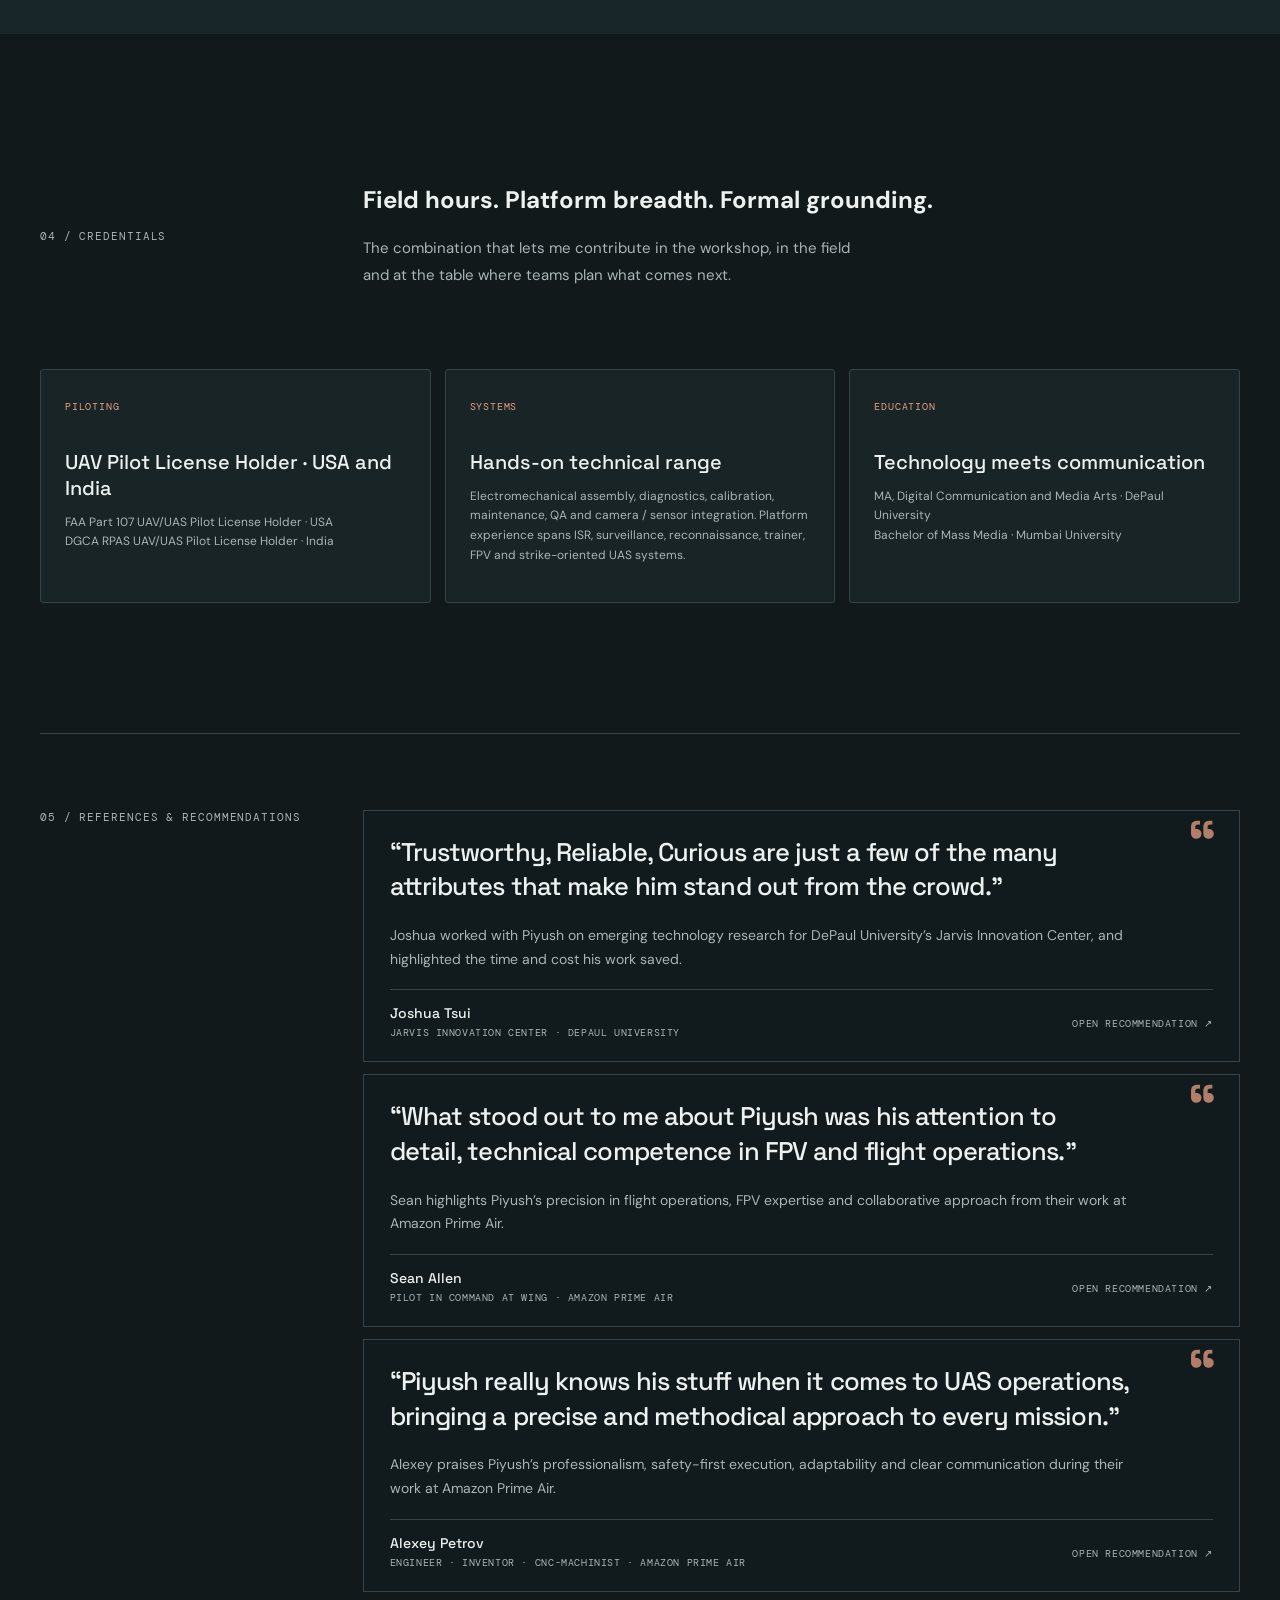
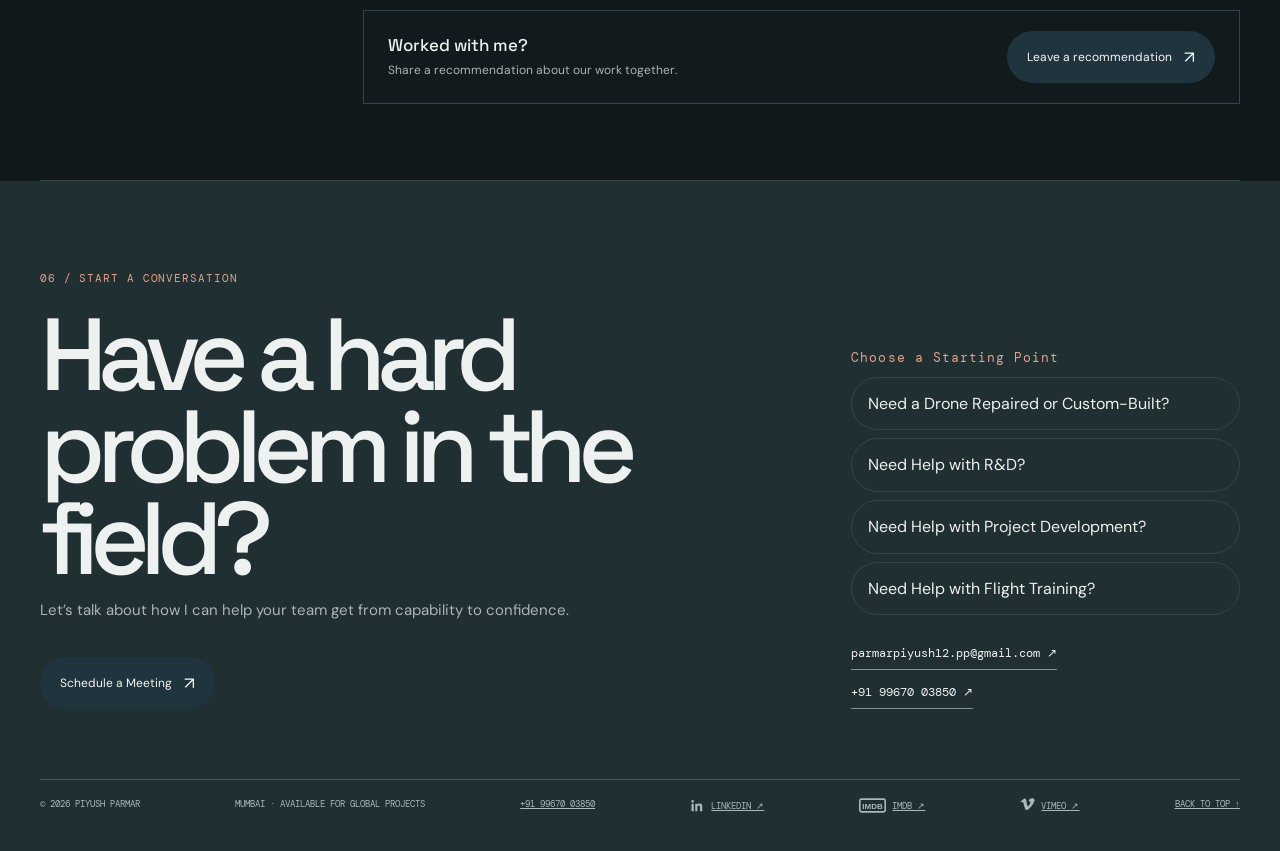
==== commit f51ed14a: "Fix mobile arrows and resume viewing" ====
--- a/index.html
+++ b/index.html
@@ -164,22 +164,22 @@
 <div class="portfolio-ambient" aria-hidden="true"><svg viewBox="0 0 1440 900" preserveAspectRatio="xMidYMin slice" xmlns="http://www.w3.org/2000/svg"><defs><linearGradient id="fiberA"><stop stop-color="#51e8ae" stop-opacity="0"/><stop offset=".48" stop-color="#51e8ae" stop-opacity=".7"/><stop offset="1" stop-color="#bfeeff" stop-opacity="0"/></linearGradient><linearGradient id="fiberB"><stop stop-color="#c6f4ff" stop-opacity="0"/><stop offset=".5" stop-color="#83d8d4" stop-opacity=".65"/><stop offset="1" stop-color="#71ffc2" stop-opacity="0"/></linearGradient></defs><g fill="none" stroke-linecap="round"><path d="M-80 220 C220 70 390 320 670 206 S1110 40 1510 180" stroke="url(#fiberA)" stroke-width="2"/><path d="M-70 650 C210 440 370 770 650 604 S1090 420 1510 620" stroke="url(#fiberB)" stroke-width="1.7"/><path d="M120 -70 C290 180 180 370 410 520 S700 750 620 980" stroke="url(#fiberB)" stroke-width="1.4"/><path d="M1310 -70 C1110 170 1240 390 1020 550 S760 760 860 980" stroke="url(#fiberA)" stroke-width="1.5"/><path d="M-40 440 C250 360 420 440 700 370 S1160 280 1480 390" stroke="#7ce8c2" stroke-opacity=".18" stroke-dasharray="2 12"/></g><g fill="none" stroke="#9cebd7" stroke-opacity=".28"><path d="M150 172 320 268 475 170 630 245 795 160 954 260 1120 174 1280 255"/><path d="M86 550 250 445 410 555 580 450 745 560 910 452 1080 560 1260 450 1380 525"/><path d="M320 268 410 555M475 170 580 450M795 160 745 560M954 260 910 452M1120 174 1080 560"/></g><g fill="#9cf3d0"><circle cx="150" cy="172" r="3"/><circle cx="320" cy="268" r="3"/><circle cx="475" cy="170" r="3"/><circle cx="630" cy="245" r="3"/><circle cx="795" cy="160" r="3"/><circle cx="954" cy="260" r="3"/><circle cx="1120" cy="174" r="3"/><circle cx="1280" cy="255" r="3"/><circle cx="86" cy="550" r="3"/><circle cx="250" cy="445" r="3"/><circle cx="410" cy="555" r="3"/><circle cx="580" cy="450" r="3"/><circle cx="745" cy="560" r="3"/><circle cx="910" cy="452" r="3"/><circle cx="1080" cy="560" r="3"/><circle cx="1260" cy="450" r="3"/><circle cx="1380" cy="525" r="3"/></g><g fill="none" stroke="#9fefff" stroke-width="2"><g transform="translate(320 268)"><path d="M-12-9 12 9M12-9-12 9"/><circle cx="-13" cy="-10" r="4"/><circle cx="13" cy="-10" r="4"/><circle cx="-13" cy="10" r="4"/><circle cx="13" cy="10" r="4"/></g><g transform="translate(910 452)"><path d="M-12-9 12 9M12-9-12 9"/><circle cx="-13" cy="-10" r="4"/><circle cx="13" cy="-10" r="4"/><circle cx="-13" cy="10" r="4"/><circle cx="13" cy="10" r="4"/></g><g transform="translate(1260 450)"><path d="M-12-9 12 9M12-9-12 9"/><circle cx="-13" cy="-10" r="4"/><circle cx="13" cy="-10" r="4"/><circle cx="-13" cy="10" r="4"/><circle cx="13" cy="10" r="4"/></g></g></svg></div>
 <div class="portfolio-comets" aria-hidden="true"><canvas id="portfolioCometCanvas"></canvas></div>
 <div class="portfolio-cursor-dot" id="portfolioCursorDot" aria-hidden="true"></div><div class="portfolio-cursor-ring" id="portfolioCursorRing" aria-hidden="true"></div>
-<header class="wrap nav"><a class="brand" href="#top">PIYUSH PARMAR<span> /</span></a><nav class="navlinks"><a href="#capabilities">Capabilities</a><a href="#work">Selected work</a><a href="#experience">Experience</a><button class="theme-toggle" id="themeToggle" type="button" aria-label="Switch to light theme" aria-pressed="false"><span aria-hidden="true">☼</span></button><a class="contact-link" href="#contact">Let’s talk ↗</a></nav></header>
+<header class="wrap nav"><a class="brand" href="#top">PIYUSH PARMAR<span> /</span></a><nav class="navlinks"><a href="#capabilities">Capabilities</a><a href="#work">Selected work</a><a href="#experience">Experience</a><button class="theme-toggle" id="themeToggle" type="button" aria-label="Switch to light theme" aria-pressed="false"><span aria-hidden="true">☼</span></button><a class="contact-link" href="#contact">Let’s talk ↗︎</a></nav></header>
 <main id="top">
-<section class="wrap hero"><div class="hero-copy"><div class="eyebrow"><i></i> UAV systems · operations · integration</div><h1>From mission need to <em>field-ready capability.</em></h1><p class="hero-intro">I help defence teams turn operational requirements into dependable UAS capability: shaping deployment and production solutions, training operators, keeping fleets ready, and leading R&D projects through delivery.</p><div class="actions"><button class="pill" id="journeyOpen" type="button">My Journey <span class="arrow">↗</span></button><button class="pill resume-open" id="resumeOpen" type="button">View résumé <span class="arrow">↗</span></button></div></div>
+<section class="wrap hero"><div class="hero-copy"><div class="eyebrow"><i></i> UAV systems · operations · integration</div><h1>From mission need to <em>field-ready capability.</em></h1><p class="hero-intro">I help defence teams turn operational requirements into dependable UAS capability: shaping deployment and production solutions, training operators, keeping fleets ready, and leading R&D projects through delivery.</p><div class="actions"><button class="pill" id="journeyOpen" type="button">My Journey <span class="arrow">↗︎</span></button><button class="pill resume-open" id="resumeOpen" type="button">View résumé <span class="arrow">↗︎</span></button></div></div>
 <div class="hero-art" aria-label="Piyush Parmar with a UAV"><div class="terrain"></div><div class="terrain-lines"></div><div class="flight-path"></div><div class="scan"></div><div class="drone"><svg viewBox="0 0 200 200" fill="none" xmlns="http://www.w3.org/2000/svg"><g stroke="#18211b" stroke-width="5" stroke-linecap="round"><path d="M100 100L46 52M100 100l54-48M100 100l-54 48M100 100l54 48"/><path d="M75 80l-9 9m59-9 9 9M75 120l-9-9m59 9 9-9" stroke-width="8"/></g><g fill="#222c23" stroke="#dce4cc" stroke-width="2"><circle cx="43" cy="49" r="19"/><circle cx="157" cy="49" r="19"/><circle cx="43" cy="151" r="19"/><circle cx="157" cy="151" r="19"/></g><g class="spin" stroke="#dce4cc" stroke-width="2"><path d="M29 49h28M43 35v28"/><path d="M143 49h28M157 35v28"/></g><g class="spin spin2" stroke="#dce4cc" stroke-width="2"><path d="M29 151h28M43 137v28"/><path d="M143 151h28M157 137v28"/></g><path d="M82 87h36l8 13-8 13H82l-8-13 8-13Z" fill="#c9f36a" stroke="#18211b" stroke-width="4"/><circle cx="100" cy="101" r="6" fill="#263029"/></svg></div><div class="coord top">MISSION 08.42.17<br>LINK / ACTIVE</div><div class="art-label">Field systems, seen from above<small>Operational perspective · 19° 04′ N</small></div><div class="coord bottom">UAS / FIELD READINESS<br>GPS LOCK ◉</div></div><div class="hero-index mono">01 / 06</div></section>
 <div class="wrap stats reveal"><div class="stat"><strong>14</strong><span>years in the UAS industry</span></div><div class="stat"><strong>10,000<span class="stat-plus">+</span></strong><span>flight hours across platforms</span></div><div class="stat"><strong>250<span class="stat-plus">+</span></strong><span>UAS services &amp; FPV film projects delivered successfully</span></div><div class="stat"><strong>2</strong><span>Active UAV pilot license holder · USA & India</span></div></div>
 <section class="edge wrap reveal"><div class="edge-head"><div class="eyebrow">Field-to-delivery advantage</div><h2>Operations, production, training and delivery — connected.</h2><p>I bring the whole programme into view: what teams need in the field, what production must deliver, what operators need to learn, and how the R&D work reaches completion.</p></div><div class="edge-steps"><article><span>01 / UNDERSTAND</span><h3>Requirements</h3><p>Clarify needs, constraints and intended outcomes.</p></article><article><span>02 / BUILD</span><h3>Solutions</h3><p>Shape deployment, production and integration plans.</p></article><article><span>03 / ENABLE</span><h3>People & fleet</h3><p>Develop operator capability and readiness routines.</p></article><article><span>04 / DELIVER</span><h3>Project ownership</h3><p>Drive R&D work from concept to final handover.</p></article></div></section>
 <div class="ticker-wrap"><div class="ticker"><span>FIELD OPERATIONS <b>✳</b> SYSTEMS INTEGRATION <b>✳</b> PRODUCTION READINESS <b>✳</b> SAFETY & TRAINING <b>✳</b> UAV CONSULTING <b>✳</b></span><span>FIELD OPERATIONS <b>✳</b> SYSTEMS INTEGRATION <b>✳</b> PRODUCTION READINESS <b>✳</b> SAFETY & TRAINING <b>✳</b> UAV CONSULTING <b>✳</b></span></div></div>
 <section class="services" id="capabilities"><div class="wrap"><div class="section-head reveal"><div class="eyebrow section-number">01 / What I bring</div><div><h2>One partner across the full lifecycle.</h2><p class="section-intro">I connect operational requirements with production, people and delivery. From early concept to mission-ready fleets, I bring hands-on execution and project ownership across the lifecycle.</p></div></div><div class="service-grid"><article class="service reveal"><span class="index">FLIGHT</span><span class="s-icon" aria-hidden="true"><svg viewBox="0 0 24 24"><path d="M4 4 10 10M20 4 14 10M4 20l6-6m10 6-6-6"/><circle cx="3.5" cy="3.5" r="2"/><circle cx="20.5" cy="3.5" r="2"/><circle cx="3.5" cy="20.5" r="2"/><circle cx="20.5" cy="20.5" r="2"/><circle cx="12" cy="12" r="2.5"/></svg></span><h3>Deployment & flight operations</h3><p>Requirements-led deployment planning, UAS integration and flight operations shaped around the environment, team and mission needs.</p></article><article class="service reveal"><span class="index">SYSTEMS</span><span class="s-icon" aria-hidden="true"><svg viewBox="0 0 24 24"><path d="m10 2-.5 2.2a8 8 0 0 0-2 .8L5.6 3.8 3.8 5.6 5 7.5a8 8 0 0 0-.8 2L2 10v4l2.2.5a8 8 0 0 0 .8 2l-1.2 1.9 1.8 1.8 1.9-1.2a8 8 0 0 0 2 .8L10 22h4l.5-2.2a8 8 0 0 0 2-.8l1.9 1.2 1.8-1.8-1.2-1.9a8 8 0 0 0 .8-2L22 14v-4l-2.2-.5a8 8 0 0 0-.8-2l1.2-1.9-1.8-1.8-1.9 1.2a8 8 0 0 0-2-.8L14 2z"/><circle cx="12" cy="12" r="3"/></svg></span><h3>Production solutions</h3><p>Design and improve production workflows, assembly processes, system integration and quality practices to build dependable capability at the required scale.</p></article><article class="service reveal"><span class="index">SAFETY</span><span class="s-icon" aria-hidden="true"><svg viewBox="0 0 24 24"><path d="M12 2 20 5v6c0 5-3.4 8.6-8 11-4.6-2.4-8-6-8-11V5z"/><path d="m8.5 12 2.3 2.3 4.8-5"/></svg></span><h3>Fleet readiness</h3><p>Practical maintenance routines, diagnostics and readiness processes that help teams keep equipment serviceable and prepared for deployment.</p></article><article class="service reveal"><span class="index">PEOPLE</span><span class="s-icon" aria-hidden="true"><svg viewBox="0 0 24 24"><circle cx="9" cy="8" r="3"/><path d="M3 20v-2a6 6 0 0 1 12 0v2z"/><circle cx="18" cy="9" r="2.5"/><path d="M17 15a4 4 0 0 1 4 4v1h-4"/></svg></span><h3>FPV & unit training</h3><p>Training for Army units in FPV piloting, deployment planning, safe operating practices and the routines that sustain fleet readiness.</p></article><article class="service reveal"><span class="index">SENSORS</span><span class="s-icon" aria-hidden="true"><svg viewBox="0 0 24 24"><circle cx="12" cy="12" r="6"/><circle cx="12" cy="12" r="1.5"/><path d="M12 2v4m0 12v4M2 12h4m12 0h4"/></svg></span><h3>End-to-end R&D delivery</h3><p>Project management from ideation and requirements through planning, coordination, prototyping and final delivery for defence R&D projects.</p></article><article class="service reveal"><span class="index">BRIDGE</span><span class="s-icon" aria-hidden="true"><svg viewBox="0 0 24 24"><circle cx="5" cy="6" r="2"/><circle cx="19" cy="6" r="2"/><circle cx="12" cy="18" r="2"/><path d="m7 7 4 8m6-8-4 8M7 6h10"/></svg></span><h3>Systems integration & improvement</h3><p>Bridge operators, engineering, production and stakeholders; turn field feedback into clear technical and process improvements.</p></article></div></div></section>
 <section class="wrap work" id="work"><div class="section-head reveal"><div class="eyebrow section-number">02 / Selected experience</div><div><h2>Proof, through the work.</h2><p class="section-intro">A cross-section of field operations, systems production and mission-critical teamwork. Select a card to explore the contribution.</p></div></div><div class="filters"><button class="filter active" data-filter="all">All work</button><button class="filter" data-filter="flight">Flight & test</button><button class="filter" data-filter="systems">Systems & production</button><button class="filter" data-filter="training">Training & media</button></div><div class="case-grid">
-<article class="case" data-category="flight" data-title="Autonomous flight test · Amazon Prime Air" data-detail="As Operator in Command and Safety Officer on the DA2 team, Piyush executed MK38 flight missions and captured critical flight data for autonomous aircraft development. The work combined careful mission execution, safety discipline and close collaboration with cross-functional teams to inform performance improvements." data-tags="Amazon Prime Air|Operator in Command|Flight data|Safety"><div class="case-bg flight"></div><div class="case-top"><span class="tag">Flight test and Validation</span><span class="index">01 / 07</span></div><div class="case-bottom"><h3>Autonomous flight test<br>at operational pace.</h3><span class="open">↗</span></div></article>
-<article class="case" data-category="systems" data-title="Advanced drone production · BRINC" data-detail="At BRINC Drones, Piyush assembled and tested precision electromechanical systems, authored assembly documentation, troubleshot complex issues and partnered with engineering, quality and supply chain teams to strengthen production reliability." data-tags="BRINC Drones|Assembly|Quality|Process improvement"><div class="case-bg factory"></div><div class="case-top"><span class="tag">Systems & production</span><span class="index">02 / 07</span></div><div class="case-bottom"><h3>Turning precision assembly<br>into field confidence.</h3><span class="open">↗</span></div></article>
-<article class="case" data-category="training" data-title="UAV operations at scale · Orbiter Media" data-detail="As founder and aerial DP, Piyush brought FPV drones into 50+ multimedia projects and trained a team of 15 operators. Team training improved troubleshooting and equipment maintenance, reducing maintenance time by 25%. The practice continues to consult on UAV operations and technical integration." data-tags="Orbiter Media|50+ projects|15 operators|Team training" data-url="https://vimeo.com/418094388"><div class="case-bg camera"></div><div class="case-top"><span class="tag">Film &amp; advertising</span><span class="index">03 / 04</span></div><div class="case-bottom"><h3>Building a dependable<br>operator team.</h3><span class="open">↗</span></div></article>
-<article class="case" data-category="training" data-title="UAV Instructor" data-detail="Piyush trained 25 engineers from Myanmar Radio & Television on drone technology and aerial photography, covering piloting technique, maintenance, camera peripherals, safety standards and deployment procedures." data-tags="MRTV|25 engineers|UAV instruction|Safety"><div class="case-bg team"></div><div class="case-top"><span class="tag">International enablement</span><span class="index">04 / 07</span></div><div class="case-bottom"><h3>Making capability<br>transferable.</h3><span class="open">↗</span></div></article>
-<article class="case" data-category="training" data-title="Jarvis Innovation Center · FPV tour" data-detail="An FPV drone tour created for DePaul University's Jarvis Innovation Center, bringing the space and its technology to life in a single continuous aerial perspective." data-tags="DePaul University|FPV|Innovation center|Immersive media" data-url="https://www.youtube.com/watch?v=h3HJwFW3IKA"><div class="case-bg team"></div><div class="case-top"><span class="tag">Emerging Technology Combined with FPV</span><span class="index">05 / 07</span></div><div class="case-bottom"><h3>A campus tour,<br>from an FPV perspective.</h3><span class="open">↗</span></div></article>
-<article class="case" data-category="flight" data-title="Aerial cinematography · Global film industry" data-detail="Aerial cinematography consultancy and services for the global film industry, combining flight planning, drone operations and visual storytelling. View the reel on Vimeo." data-tags="Orbiter Media|Aerial cinematography|Film|Vimeo" data-url="https://vimeo.com/418094388"><div class="case-bg camera"></div><div class="case-top"><span class="tag">Aerial Cinematography for Global Film Industry</span><span class="index">06 / 07</span></div><div class="case-bottom"><h3>Flight craft for<br>the big screen.</h3><span class="open">↗</span></div></article>
-<article class="case" data-category="systems" data-title="Real estate aerial 360° photography" data-detail="An interactive 360° aerial photography project, combining drone capture and immersive presentation so viewers can explore the location from a new perspective." data-tags="360° photography|Aerial capture|Interactive media" data-url="https://momento360.com/e/uc/df0c6ffcd4144d6eac6ca140e76a5b5c?utm_campaign=embed&utm_source=other&size=medium&display-plan=true"><div class="case-bg flight"></div><div class="case-top"><span class="tag">Aerial 360s for Real Estate and Commercial Spaces</span><span class="index">07 / 07</span></div><div class="case-bottom"><h3>Spaces made<br>explorable.</h3><span class="open">↗</span></div></article>
+<article class="case" data-category="flight" data-title="Autonomous flight test · Amazon Prime Air" data-detail="As Operator in Command and Safety Officer on the DA2 team, Piyush executed MK38 flight missions and captured critical flight data for autonomous aircraft development. The work combined careful mission execution, safety discipline and close collaboration with cross-functional teams to inform performance improvements." data-tags="Amazon Prime Air|Operator in Command|Flight data|Safety"><div class="case-bg flight"></div><div class="case-top"><span class="tag">Flight test and Validation</span><span class="index">01 / 07</span></div><div class="case-bottom"><h3>Autonomous flight test<br>at operational pace.</h3><span class="open">↗︎</span></div></article>
+<article class="case" data-category="systems" data-title="Advanced drone production · BRINC" data-detail="At BRINC Drones, Piyush assembled and tested precision electromechanical systems, authored assembly documentation, troubleshot complex issues and partnered with engineering, quality and supply chain teams to strengthen production reliability." data-tags="BRINC Drones|Assembly|Quality|Process improvement"><div class="case-bg factory"></div><div class="case-top"><span class="tag">Systems & production</span><span class="index">02 / 07</span></div><div class="case-bottom"><h3>Turning precision assembly<br>into field confidence.</h3><span class="open">↗︎</span></div></article>
+<article class="case" data-category="training" data-title="UAV operations at scale · Orbiter Media" data-detail="As founder and aerial DP, Piyush brought FPV drones into 50+ multimedia projects and trained a team of 15 operators. Team training improved troubleshooting and equipment maintenance, reducing maintenance time by 25%. The practice continues to consult on UAV operations and technical integration." data-tags="Orbiter Media|50+ projects|15 operators|Team training" data-url="https://vimeo.com/418094388"><div class="case-bg camera"></div><div class="case-top"><span class="tag">Film &amp; advertising</span><span class="index">03 / 04</span></div><div class="case-bottom"><h3>Building a dependable<br>operator team.</h3><span class="open">↗︎</span></div></article>
+<article class="case" data-category="training" data-title="UAV Instructor" data-detail="Piyush trained 25 engineers from Myanmar Radio & Television on drone technology and aerial photography, covering piloting technique, maintenance, camera peripherals, safety standards and deployment procedures." data-tags="MRTV|25 engineers|UAV instruction|Safety"><div class="case-bg team"></div><div class="case-top"><span class="tag">International enablement</span><span class="index">04 / 07</span></div><div class="case-bottom"><h3>Making capability<br>transferable.</h3><span class="open">↗︎</span></div></article>
+<article class="case" data-category="training" data-title="Jarvis Innovation Center · FPV tour" data-detail="An FPV drone tour created for DePaul University's Jarvis Innovation Center, bringing the space and its technology to life in a single continuous aerial perspective." data-tags="DePaul University|FPV|Innovation center|Immersive media" data-url="https://www.youtube.com/watch?v=h3HJwFW3IKA"><div class="case-bg team"></div><div class="case-top"><span class="tag">Emerging Technology Combined with FPV</span><span class="index">05 / 07</span></div><div class="case-bottom"><h3>A campus tour,<br>from an FPV perspective.</h3><span class="open">↗︎</span></div></article>
+<article class="case" data-category="flight" data-title="Aerial cinematography · Global film industry" data-detail="Aerial cinematography consultancy and services for the global film industry, combining flight planning, drone operations and visual storytelling. View the reel on Vimeo." data-tags="Orbiter Media|Aerial cinematography|Film|Vimeo" data-url="https://vimeo.com/418094388"><div class="case-bg camera"></div><div class="case-top"><span class="tag">Aerial Cinematography for Global Film Industry</span><span class="index">06 / 07</span></div><div class="case-bottom"><h3>Flight craft for<br>the big screen.</h3><span class="open">↗︎</span></div></article>
+<article class="case" data-category="systems" data-title="Real estate aerial 360° photography" data-detail="An interactive 360° aerial photography project, combining drone capture and immersive presentation so viewers can explore the location from a new perspective." data-tags="360° photography|Aerial capture|Interactive media" data-url="https://momento360.com/e/uc/df0c6ffcd4144d6eac6ca140e76a5b5c?utm_campaign=embed&utm_source=other&size=medium&display-plan=true"><div class="case-bg flight"></div><div class="case-top"><span class="tag">Aerial 360s for Real Estate and Commercial Spaces</span><span class="index">07 / 07</span></div><div class="case-bottom"><h3>Spaces made<br>explorable.</h3><span class="open">↗︎</span></div></article>
 </div></section>
 <section class="wrap media-showcase" id="media"><div class="media-heading"><div><div class="eyebrow">Field work / in motion</div><h2>See the work take flight.</h2></div></div><div class="media-grid" id="mediaGrid"><figure class="media-card"><a class="media-frame media-link" href="https://www.youtube.com/watch?v=4x9ktxw4Y8s" data-youtube-id="4x9ktxw4Y8s" data-video-title="Royal Enfield | Coconut Films | &#8216;Home&#8217;" aria-label="Play Royal Enfield | Coconut Films | Home on YouTube"><img src="https://img.youtube.com/vi/4x9ktxw4Y8s/hqdefault.jpg" alt="Preview of Royal Enfield | Coconut Films | Home" loading="lazy"><span class="play-icon" aria-hidden="true">&#9654;</span></a><figcaption>Royal Enfield | Coconut Films | &#8216;Home&#8217;</figcaption></figure><figure class="media-card"><a class="media-frame media-link" href="https://www.youtube.com/watch?v=Lvbjex5LuH4" data-youtube-id="Lvbjex5LuH4" aria-label="Play new project by Piyush Parmar on YouTube"><img src="https://img.youtube.com/vi/Lvbjex5LuH4/hqdefault.jpg" alt="Preview of Piyush Parmar YouTube project" loading="lazy"><span class="play-icon" aria-hidden="true">▶</span></a><figcaption>Aerial Chicago - Orbiter Solutions, USA</figcaption></figure><figure class="media-card"><iframe class="media-frame" src="https://player.vimeo.com/video/418094388?title=0&amp;byline=0&amp;portrait=0" title="Aerial and FPV work by Piyush Parmar" loading="lazy" allow="autoplay; fullscreen; picture-in-picture" allowfullscreen></iframe><figcaption>FPV and aerial cinematography · Orbiter Media</figcaption></figure><figure class="media-card"><a class="media-frame media-link" href="https://www.youtube.com/watch?v=h3HJwFW3IKA" target="_blank" rel="noopener noreferrer" aria-label="Watch FPV tour at Jarvis Innovation Center on YouTube"><img src="https://img.youtube.com/vi/h3HJwFW3IKA/hqdefault.jpg" alt="Preview of the FPV tour at Jarvis Innovation Center" loading="lazy"><span class="play-icon" aria-hidden="true">▶</span></a><figcaption>FPV tour · Jarvis Innovation Center · Illinois, Chicago</figcaption></figure><figure class="media-card"><iframe class="media-frame" src="https://momento360.com/e/uc/df0c6ffcd4144d6eac6ca140e76a5b5c?utm_campaign=embed&amp;utm_source=other&amp;size=medium&amp;display-plan=true&amp;upload-key=fc593ff7ed264fdabbfc5a8752831ec6" title="Interactive aerial 360 degree project" loading="lazy" allowfullscreen></iframe><figcaption>Immersive aerial · 360° view</figcaption></figure></div><div class="media-scrollbar" id="mediaScrollbar" role="scrollbar" aria-label="Scroll through project videos" aria-controls="mediaGrid" aria-valuemin="0" aria-valuemax="0" aria-valuenow="0" tabindex="0"><div class="media-scrollbar-thumb"></div></div></section>
 <section class="timeline" id="experience"><div class="wrap"><div class="section-head reveal"><div class="eyebrow section-number">03 / Career path</div><div><h2>Experience across the stack.</h2><p class="section-intro">From freelance defence consulting and R&D project delivery to UAS operations, production and research across India and the US.</p></div></div><div class="timeline-list"><div class="role reveal"><div class="date">Mar 2026 — Present</div><div><h3>UAS Consultant & Freelance Defence Contractor</h3><div class="org">Independent · India / International</div></div><p>Develops requirements-led deployment and production solutions; trains Army units in FPV flying and fleet readiness; manages R&D projects for the armed forces from ideation through final delivery.</p></div>
@@ -191,11 +191,11 @@
 <div class="role reveal"><div class="date">Aug 2015</div><div><h3>Technical Chief & UAV Flying Instructor</h3><div class="org">Myanmar Radio & Television · Yangon, Myanmar</div></div><p>Delivered drone technology, aerial photography, maintenance and safety training for 25 engineers.</p></div>
 </div></div></section>
 <section class="wrap capability"><div class="section-head reveal"><div class="eyebrow section-number">04 / Credentials</div><div><h2>Field hours. Platform breadth. Formal grounding.</h2><p class="section-intro">The combination that lets me contribute in the workshop, in the field and at the table where teams plan what comes next.</p></div></div><div class="cap-grid"><article class="cap reveal"><span class="index">PILOTING</span><h3>UAV Pilot License Holder · USA and India</h3><p>FAA Part 107 UAV/UAS Pilot License Holder · USA<br>DGCA RPAS UAV/UAS Pilot License Holder · India</p></article><article class="cap reveal"><span class="index">SYSTEMS</span><h3>Hands-on technical range</h3><p>Electromechanical assembly, diagnostics, calibration, maintenance, QA and camera / sensor integration. Platform experience spans ISR, surveillance, reconnaissance, trainer, FPV and strike-oriented UAS systems.</p></article><article class="cap reveal"><span class="index">EDUCATION</span><h3>Technology meets communication</h3><p>MA, Digital Communication and Media Arts · DePaul University<br>Bachelor of Mass Media · Mumbai University</p></article></div></section>
-<section class="wrap references-placeholder"><div class="eyebrow section-number">05 / References & recommendations</div><div class="references-copy"><div class="recommendation-list" id="recommendationList"><article class="recommendation-card" id="joshuaRecommendation" tabindex="0" role="button" aria-haspopup="dialog" aria-controls="recommendationDialog" data-full-quote="Trustworthy, Reliable, Curious are just a few of the many attributes that make him stand out from the crowd." data-full-context="Joshua Tsui worked with Piyush on emerging technology research for DePaul University&#8217;s Jarvis Innovation Center. He praised Piyush&#8217;s reliability and curiosity, and noted the time and cost savings his work delivered."><blockquote class="recommendation-quote">&ldquo;Trustworthy, Reliable, Curious are just a few of the many attributes that make him stand out from the crowd.&rdquo;</blockquote><p class="recommendation-context">Joshua worked with Piyush on emerging technology research for DePaul University&#8217;s Jarvis Innovation Center, and highlighted the time and cost his work saved.</p><div class="recommendation-byline"><div><strong>Joshua Tsui</strong><span>Jarvis Innovation Center · DePaul University</span></div><span class="recommendation-source">Open recommendation ↗</span></div></article><article class="recommendation-card" id="seanRecommendation" data-source-url="https://www.linkedin.com/in/allenarmy/" tabindex="0" role="button" aria-haspopup="dialog" aria-controls="recommendationDialog" data-full-quote="What stood out to me about Piyush was his attention to detail, technical competence in FPV and flight operations." data-full-context="Sean highlights Piyush’s precision in flight operations, FPV expertise and collaborative approach from their work at Amazon Prime Air."><blockquote class="recommendation-quote">&ldquo;What stood out to me about Piyush was his attention to detail, technical competence in FPV and flight operations.&rdquo;</blockquote><p class="recommendation-context">Sean highlights Piyush’s precision in flight operations, FPV expertise and collaborative approach from their work at Amazon Prime Air.</p><div class="recommendation-byline"><div><strong>Sean Allen</strong><span>Pilot in Command at Wing · Amazon Prime Air</span></div><span class="recommendation-source">Open recommendation ↗</span></div></article><article class="recommendation-card" id="alexeyRecommendation" tabindex="0" role="button" aria-haspopup="dialog" aria-controls="recommendationDialog" data-source-url="https://www.linkedin.com/in/alexeypetroff/" data-full-quote="Piyush really knows his stuff when it comes to UAS operations, bringing a precise and methodical approach to every mission." data-full-context="Alexey praises Piyush’s professionalism, safety-first execution, adaptability and clear communication during their work at Amazon Prime Air."><blockquote class="recommendation-quote">&ldquo;Piyush really knows his stuff when it comes to UAS operations, bringing a precise and methodical approach to every mission.&rdquo;</blockquote><p class="recommendation-context">Alexey praises Piyush’s professionalism, safety-first execution, adaptability and clear communication during their work at Amazon Prime Air.</p><div class="recommendation-byline"><div><strong>Alexey Petrov</strong><span>Engineer · Inventor · CNC-machinist · Amazon Prime Air</span></div><span class="recommendation-source">Open recommendation ↗</span></div></article></div><div class="recommendation-invite"><div><strong>Worked with me?</strong><p>Share a recommendation about our work together.</p></div><button class="pill" id="recommendationFormOpen" type="button">Leave a recommendation <span class="arrow">↗</span></button></div></div></section>
-<section class="contact" id="contact"><div class="wrap"><div class="contact-main"><div><div class="eyebrow section-number">06 / Start a conversation</div><h2>Have a hard problem in the field?</h2><p>Let’s talk about how I can help your team get from capability to confidence.</p><button type="button" class="pill meeting-trigger" id="meetingOpen">Schedule a Meeting <span class="arrow">↗</span></button></div><div class="contact-side"><div class="service-prompts"><span class="prompt-label">Choose a Starting Point</span><div class="prompt-list"><button type="button" data-inquiry="Drone repair or custom build inquiry">Need a Drone Repaired or Custom-Built?</button><button type="button" data-inquiry="UAV research and development support">Need Help with R&amp;D?</button><button type="button" data-inquiry="UAV project development">Need Help with Project Development?</button><button type="button" data-inquiry="UAV flight training">Need Help with Flight Training?</button></div></div><div class="contact-details"><a class="contact-link-large" href="#contact" data-inquiry="General inquiry">parmarpiyush12.pp@gmail.com ↗</a><button class="contact-link-large phone-options" id="phoneOptions" type="button">+91 99670 03850 ↗</button></div></div></div><footer class="footer"><span>© 2026 Piyush Parmar</span><span>Mumbai · Available for global projects</span><a href="#contact" data-phone-options>+91 99670 03850</a><a class="footer-social" aria-label="LinkedIn" href="https://www.linkedin.com/in/piyush-parmar-091ba0157/" target="_blank" rel="noopener"><svg viewBox="0 0 24 24" aria-hidden="true"><path d="M4.2 3.2a2.1 2.1 0 1 0 0 4.2 2.1 2.1 0 0 0 0-4.2ZM2.4 9h3.6v12H2.4V9Zm6 0h3.45v1.64h.05c.48-.91 1.66-1.87 3.42-1.87 3.66 0 4.34 2.41 4.34 5.55V21h-3.6v-5.92c0-1.41-.03-3.23-1.97-3.23-1.97 0-2.27 1.54-2.27 3.13V21H8.4V9Z"/></svg>LinkedIn ↗</a><a class="footer-social" aria-label="IMDb" href="https://www.imdb.com/name/nm9171121/" target="_blank" rel="noopener"><svg class="imdb-icon" viewBox="0 0 34 18" aria-hidden="true"><rect x="1" y="1" width="32" height="16" rx="2" fill="none" stroke="currentColor" stroke-width="2"/><text x="17" y="13" text-anchor="middle" font-family="Arial,sans-serif" font-size="10" font-weight="700" fill="currentColor">IMDb</text></svg>IMDb ↗</a><a class="footer-social" aria-label="Vimeo" href="https://vimeo.com/418094388" target="_blank" rel="noopener"><svg viewBox="0 0 24 24" aria-hidden="true"><path d="M22.2 6.7c-.1 2.4-1.8 5.8-5.2 10.1-3.5 4.5-6.4 6.7-8.8 6.7-1.5 0-2.8-1.4-3.8-4.2L2.3 11.6C1.4 8.8.4 7.4-.7 7.4c-.2 0-.9.4-2 1.2L-4 7c1.3-1.1 2.6-2.2 3.8-3.3C1.5 1.9 2.8 1 3.7.9 5.8.7 7.1 2.2 7.6 5.4c.5 3.5.9 5.7 1.1 6.5.6 2.9 1.3 4.4 2 4.4.6 0 1.5-1 2.7-2.9 1.2-1.9 1.8-3.4 1.9-4.4.2-1.7-.5-2.5-1.9-2.5-.7 0-1.4.2-2.1.5 1.4-4.5 4.1-6.7 8.1-6.6 3 .1 4.4 2.2 4.3 6.3Z" transform="translate(4 0) scale(.82)"/></svg>Vimeo ↗</a><a href="#top">Back to top ↑</a></footer></div></section>
+<section class="wrap references-placeholder"><div class="eyebrow section-number">05 / References & recommendations</div><div class="references-copy"><div class="recommendation-list" id="recommendationList"><article class="recommendation-card" id="joshuaRecommendation" tabindex="0" role="button" aria-haspopup="dialog" aria-controls="recommendationDialog" data-full-quote="Trustworthy, Reliable, Curious are just a few of the many attributes that make him stand out from the crowd." data-full-context="Joshua Tsui worked with Piyush on emerging technology research for DePaul University&#8217;s Jarvis Innovation Center. He praised Piyush&#8217;s reliability and curiosity, and noted the time and cost savings his work delivered."><blockquote class="recommendation-quote">&ldquo;Trustworthy, Reliable, Curious are just a few of the many attributes that make him stand out from the crowd.&rdquo;</blockquote><p class="recommendation-context">Joshua worked with Piyush on emerging technology research for DePaul University&#8217;s Jarvis Innovation Center, and highlighted the time and cost his work saved.</p><div class="recommendation-byline"><div><strong>Joshua Tsui</strong><span>Jarvis Innovation Center · DePaul University</span></div><span class="recommendation-source">Open recommendation ↗︎</span></div></article><article class="recommendation-card" id="seanRecommendation" data-source-url="https://www.linkedin.com/in/allenarmy/" tabindex="0" role="button" aria-haspopup="dialog" aria-controls="recommendationDialog" data-full-quote="What stood out to me about Piyush was his attention to detail, technical competence in FPV and flight operations." data-full-context="Sean highlights Piyush’s precision in flight operations, FPV expertise and collaborative approach from their work at Amazon Prime Air."><blockquote class="recommendation-quote">&ldquo;What stood out to me about Piyush was his attention to detail, technical competence in FPV and flight operations.&rdquo;</blockquote><p class="recommendation-context">Sean highlights Piyush’s precision in flight operations, FPV expertise and collaborative approach from their work at Amazon Prime Air.</p><div class="recommendation-byline"><div><strong>Sean Allen</strong><span>Pilot in Command at Wing · Amazon Prime Air</span></div><span class="recommendation-source">Open recommendation ↗︎</span></div></article><article class="recommendation-card" id="alexeyRecommendation" tabindex="0" role="button" aria-haspopup="dialog" aria-controls="recommendationDialog" data-source-url="https://www.linkedin.com/in/alexeypetroff/" data-full-quote="Piyush really knows his stuff when it comes to UAS operations, bringing a precise and methodical approach to every mission." data-full-context="Alexey praises Piyush’s professionalism, safety-first execution, adaptability and clear communication during their work at Amazon Prime Air."><blockquote class="recommendation-quote">&ldquo;Piyush really knows his stuff when it comes to UAS operations, bringing a precise and methodical approach to every mission.&rdquo;</blockquote><p class="recommendation-context">Alexey praises Piyush’s professionalism, safety-first execution, adaptability and clear communication during their work at Amazon Prime Air.</p><div class="recommendation-byline"><div><strong>Alexey Petrov</strong><span>Engineer · Inventor · CNC-machinist · Amazon Prime Air</span></div><span class="recommendation-source">Open recommendation ↗︎</span></div></article></div><div class="recommendation-invite"><div><strong>Worked with me?</strong><p>Share a recommendation about our work together.</p></div><button class="pill" id="recommendationFormOpen" type="button">Leave a recommendation <span class="arrow">↗︎</span></button></div></div></section>
+<section class="contact" id="contact"><div class="wrap"><div class="contact-main"><div><div class="eyebrow section-number">06 / Start a conversation</div><h2>Have a hard problem in the field?</h2><p>Let’s talk about how I can help your team get from capability to confidence.</p><button type="button" class="pill meeting-trigger" id="meetingOpen">Schedule a Meeting <span class="arrow">↗︎</span></button></div><div class="contact-side"><div class="service-prompts"><span class="prompt-label">Choose a Starting Point</span><div class="prompt-list"><button type="button" data-inquiry="Drone repair or custom build inquiry">Need a Drone Repaired or Custom-Built?</button><button type="button" data-inquiry="UAV research and development support">Need Help with R&amp;D?</button><button type="button" data-inquiry="UAV project development">Need Help with Project Development?</button><button type="button" data-inquiry="UAV flight training">Need Help with Flight Training?</button></div></div><div class="contact-details"><a class="contact-link-large" href="#contact" data-inquiry="General inquiry">parmarpiyush12.pp@gmail.com ↗︎</a><button class="contact-link-large phone-options" id="phoneOptions" type="button">+91 99670 03850 ↗︎</button></div></div></div><footer class="footer"><span>© 2026 Piyush Parmar</span><span>Mumbai · Available for global projects</span><a href="#contact" data-phone-options>+91 99670 03850</a><a class="footer-social" aria-label="LinkedIn" href="https://www.linkedin.com/in/piyush-parmar-091ba0157/" target="_blank" rel="noopener"><svg viewBox="0 0 24 24" aria-hidden="true"><path d="M4.2 3.2a2.1 2.1 0 1 0 0 4.2 2.1 2.1 0 0 0 0-4.2ZM2.4 9h3.6v12H2.4V9Zm6 0h3.45v1.64h.05c.48-.91 1.66-1.87 3.42-1.87 3.66 0 4.34 2.41 4.34 5.55V21h-3.6v-5.92c0-1.41-.03-3.23-1.97-3.23-1.97 0-2.27 1.54-2.27 3.13V21H8.4V9Z"/></svg>LinkedIn ↗︎</a><a class="footer-social" aria-label="IMDb" href="https://www.imdb.com/name/nm9171121/" target="_blank" rel="noopener"><svg class="imdb-icon" viewBox="0 0 34 18" aria-hidden="true"><rect x="1" y="1" width="32" height="16" rx="2" fill="none" stroke="currentColor" stroke-width="2"/><text x="17" y="13" text-anchor="middle" font-family="Arial,sans-serif" font-size="10" font-weight="700" fill="currentColor">IMDb</text></svg>IMDb ↗︎</a><a class="footer-social" aria-label="Vimeo" href="https://vimeo.com/418094388" target="_blank" rel="noopener"><svg viewBox="0 0 24 24" aria-hidden="true"><path d="M22.2 6.7c-.1 2.4-1.8 5.8-5.2 10.1-3.5 4.5-6.4 6.7-8.8 6.7-1.5 0-2.8-1.4-3.8-4.2L2.3 11.6C1.4 8.8.4 7.4-.7 7.4c-.2 0-.9.4-2 1.2L-4 7c1.3-1.1 2.6-2.2 3.8-3.3C1.5 1.9 2.8 1 3.7.9 5.8.7 7.1 2.2 7.6 5.4c.5 3.5.9 5.7 1.1 6.5.6 2.9 1.3 4.4 2 4.4.6 0 1.5-1 2.7-2.9 1.2-1.9 1.8-3.4 1.9-4.4.2-1.7-.5-2.5-1.9-2.5-.7 0-1.4.2-2.1.5 1.4-4.5 4.1-6.7 8.1-6.6 3 .1 4.4 2.2 4.3 6.3Z" transform="translate(4 0) scale(.82)"/></svg>Vimeo ↗︎</a><a href="#top">Back to top ↑</a></footer></div></section>
 </main>
-<div class="modal" role="dialog" aria-modal="true" aria-labelledby="modal-title"><div class="modal-card"><button class="modal-close" aria-label="Close project detail">×</button><div class="eyebrow">Selected experience</div><h2 id="modal-title"></h2><p id="modal-detail"></p><div class="modal-meta" id="modal-tags"></div><a class="pill project-link" id="project-link" href="#" target="_blank" rel="noopener">View project <span class="arrow">↗</span></a></div></div>
-<dialog class="recommendation-form-dialog" id="recommendationFormDialog" aria-labelledby="recommendationFormTitle"><button class="recommendation-dialog-close" id="recommendationFormClose" type="button" aria-label="Close recommendation form">×</button><div class="eyebrow">Share your experience</div><h2 id="recommendationFormTitle">Worked together?</h2><p>Tell visitors where and how we worked together, and what you remember about the experience. Please don’t include confidential or sensitive details.</p><form class="recommendation-form" id="visitorRecommendationForm" action="https://formspree.io/f/mnppznqv" method="POST"><input type="hidden" name="_subject" value="New portfolio recommendation for review"><label class="inquiry-honeypot" aria-hidden="true">Leave this field empty<input name="_gotcha" tabindex="-1" autocomplete="off"></label><label>Your name<input name="name" autocomplete="name" maxlength="80" required></label><label>Organization where we worked together<input name="organization" maxlength="100" required></label><label>Your role or capacity<input name="role" maxlength="100" placeholder="For example: Flight operations lead" required></label><label>Project or work we did together<input name="project" maxlength="120" required></label><div class="form-row"><label>Country<input name="country" maxlength="80" required></label><label>Year<input name="year" type="number" min="2000" max="2026" required></label></div><label>Your recommendation<textarea name="review" maxlength="1200" placeholder="Share your perspective on working together…" required></textarea></label><p class="recommendation-form-status" id="recommendationFormStatus" role="status" aria-live="polite"></p><div class="form-actions"><button class="pill" type="submit">Submit for review <span class="arrow">↗</span></button><button class="pill cancel" id="recommendationFormCancel" type="button">Cancel</button></div></form></dialog><dialog class="recommendation-dialog" id="recommendationDialog" aria-labelledby="recommendationDialogTitle"><button class="recommendation-dialog-close" id="recommendationDialogClose" type="button" aria-label="Close recommendation">×</button><div class="eyebrow" id="recommendationDialogTitle">LinkedIn recommendation</div><blockquote id="recommendationFullQuote"></blockquote><p id="recommendationFullContext"></p><div class="recommendation-byline"><div><strong id="recommendationAuthor"></strong><span id="recommendationAffiliation"></span></div></div><a class="recommendation-dialog-link" id="recommendationDialogLink" href="https://www.linkedin.com/in/piyushmanojparmar/" target="_blank" rel="noopener noreferrer">View LinkedIn profile ↗</a></dialog>
+<div class="modal" role="dialog" aria-modal="true" aria-labelledby="modal-title"><div class="modal-card"><button class="modal-close" aria-label="Close project detail">×</button><div class="eyebrow">Selected experience</div><h2 id="modal-title"></h2><p id="modal-detail"></p><div class="modal-meta" id="modal-tags"></div><a class="pill project-link" id="project-link" href="#" target="_blank" rel="noopener">View project <span class="arrow">↗︎</span></a></div></div>
+<dialog class="recommendation-form-dialog" id="recommendationFormDialog" aria-labelledby="recommendationFormTitle"><button class="recommendation-dialog-close" id="recommendationFormClose" type="button" aria-label="Close recommendation form">×</button><div class="eyebrow">Share your experience</div><h2 id="recommendationFormTitle">Worked together?</h2><p>Tell visitors where and how we worked together, and what you remember about the experience. Please don’t include confidential or sensitive details.</p><form class="recommendation-form" id="visitorRecommendationForm" action="https://formspree.io/f/mnppznqv" method="POST"><input type="hidden" name="_subject" value="New portfolio recommendation for review"><label class="inquiry-honeypot" aria-hidden="true">Leave this field empty<input name="_gotcha" tabindex="-1" autocomplete="off"></label><label>Your name<input name="name" autocomplete="name" maxlength="80" required></label><label>Organization where we worked together<input name="organization" maxlength="100" required></label><label>Your role or capacity<input name="role" maxlength="100" placeholder="For example: Flight operations lead" required></label><label>Project or work we did together<input name="project" maxlength="120" required></label><div class="form-row"><label>Country<input name="country" maxlength="80" required></label><label>Year<input name="year" type="number" min="2000" max="2026" required></label></div><label>Your recommendation<textarea name="review" maxlength="1200" placeholder="Share your perspective on working together…" required></textarea></label><p class="recommendation-form-status" id="recommendationFormStatus" role="status" aria-live="polite"></p><div class="form-actions"><button class="pill" type="submit">Submit for review <span class="arrow">↗︎</span></button><button class="pill cancel" id="recommendationFormCancel" type="button">Cancel</button></div></form></dialog><dialog class="recommendation-dialog" id="recommendationDialog" aria-labelledby="recommendationDialogTitle"><button class="recommendation-dialog-close" id="recommendationDialogClose" type="button" aria-label="Close recommendation">×</button><div class="eyebrow" id="recommendationDialogTitle">LinkedIn recommendation</div><blockquote id="recommendationFullQuote"></blockquote><p id="recommendationFullContext"></p><div class="recommendation-byline"><div><strong id="recommendationAuthor"></strong><span id="recommendationAffiliation"></span></div></div><a class="recommendation-dialog-link" id="recommendationDialogLink" href="https://www.linkedin.com/in/piyushmanojparmar/" target="_blank" rel="noopener noreferrer">View LinkedIn profile ↗︎</a></dialog>
 <script id="visitor-recommendation-logic">(()=>{const trigger=document.getElementById('recommendationFormOpen'),formDialog=document.getElementById('recommendationFormDialog'),form=document.getElementById('visitorRecommendationForm'),formClose=document.getElementById('recommendationFormClose'),cancel=document.getElementById('recommendationFormCancel'),status=document.getElementById('recommendationFormStatus');if(!trigger||!formDialog||!form)return;const cursors=[document.getElementById('portfolioCursorDot'),document.getElementById('portfolioCursorRing')].filter(Boolean);const restoreCursor=()=>cursors.forEach(cursor=>{if(cursor.parentElement!==document.body)document.body.append(cursor)});formDialog.addEventListener('close',restoreCursor);trigger.addEventListener('click',()=>{status.textContent='';formDialog.append(...cursors);formDialog.showModal();form.elements.name.focus()});const closeForm=()=>formDialog.close();formClose.addEventListener('click',closeForm);cancel.addEventListener('click',closeForm);formDialog.addEventListener('click',event=>{if(event.target===formDialog)closeForm()});form.addEventListener('submit',async event=>{event.preventDefault();if(!form.reportValidity())return;const submit=form.querySelector('[type="submit"]');const fields=form.querySelectorAll('label,.form-row,.form-actions');submit.disabled=true;status.textContent='Sending your recommendation…';try{const response=await fetch(form.action,{method:'POST',body:new FormData(form),headers:{Accept:'application/json'}});if(!response.ok)throw new Error('Submission was not accepted');fields.forEach(field=>field.hidden=true);submit.hidden=true;status.textContent='Thank you! Your review will be published shortly.'}catch(error){submit.disabled=false;status.textContent='Your recommendation could not be sent just now. Please try again.'}})})();</script><script id="recommendation-dialog-logic">(()=>{const cards=document.querySelectorAll('.recommendation-card:not([data-visitor-review])'),dialog=document.getElementById('recommendationDialog'),close=document.getElementById('recommendationDialogClose'),quote=document.getElementById('recommendationFullQuote'),context=document.getElementById('recommendationFullContext'),author=document.getElementById('recommendationAuthor'),affiliation=document.getElementById('recommendationAffiliation'),sourceLink=document.getElementById('recommendationDialogLink'),cursors=[document.getElementById('portfolioCursorDot'),document.getElementById('portfolioCursorRing')].filter(Boolean);if(!cards.length||!dialog)return;const restoreCursor=()=>cursors.forEach(cursor=>{if(cursor.parentElement!==document.body)document.body.append(cursor)});const open=e=>{const card=e.currentTarget;if(e.type==='keydown'&&e.key!=='Enter'&&e.key!==' ')return;if(e.type==='keydown')e.preventDefault();else e.preventDefault();e.stopPropagation();quote.textContent=card.dataset.fullQuote||card.querySelector('.recommendation-quote').textContent.trim();context.textContent=card.dataset.fullContext||card.querySelector('.recommendation-context').textContent.trim();author.textContent=card.querySelector('.recommendation-byline strong').textContent.trim();affiliation.textContent=card.querySelector('.recommendation-byline div span').textContent.trim();if(sourceLink){sourceLink.href=card.dataset.sourceUrl||'https://www.linkedin.com/in/piyushmanojparmar/';sourceLink.style.display='inline-flex'}const title=document.getElementById('recommendationDialogTitle');if(title)title.textContent='LinkedIn recommendation';const x=window.scrollX,y=window.scrollY,root=document.documentElement,oldBehavior=root.style.scrollBehavior;root.style.scrollBehavior='auto';dialog.append(...cursors);dialog.showModal();close.focus({preventScroll:true});window.scrollTo(x,y);requestAnimationFrame(()=>{window.scrollTo(x,y);requestAnimationFrame(()=>{root.style.scrollBehavior=oldBehavior})})};cards.forEach(card=>{card.addEventListener('click',open);card.addEventListener('keydown',open)});close.addEventListener('click',()=>dialog.close());dialog.addEventListener('click',e=>{if(e.target===dialog)dialog.close()});dialog.addEventListener('close',restoreCursor)})();</script>
 <script>
 const obs=new IntersectionObserver(entries=>entries.forEach(e=>{if(e.isIntersecting){e.target.classList.add('in');obs.unobserve(e.target)}}),{threshold:.12});document.querySelectorAll('.reveal').forEach(el=>obs.observe(el));
@@ -211,10 +211,10 @@
 <script id="local-case-video">(()=>{const card=document.querySelectorAll('.case')[1];if(!card)return;const video=document.createElement('video');video.className='case-video';video.autoplay=true;video.muted=true;video.loop=true;video.playsInline=true;video.preload='metadata';video.style.objectPosition='50% 92%';video.setAttribute('aria-hidden','true');video.innerHTML='<source src="assets/Sequence_01.mp4" type="video/mp4">';card.prepend(video);video.play().catch(()=>{});})();</script>
 <script id="momento-card-thumbnail">(()=>{const card=document.querySelectorAll('.case')[6];if(!card)return;const frame=document.createElement('iframe');frame.className='case-embed';frame.src='https://momento360.com/e/uc/df0c6ffcd4144d6eac6ca140e76a5b5c?utm_campaign=embed&utm_source=other&size=medium&display-plan=true&upload-key=fc593ff7ed264fdabbfc5a8752831ec6';frame.title='Interactive aerial 360 degree project';frame.loading='lazy';frame.allowFullscreen=true;frame.setAttribute('referrerpolicy','strict-origin-when-cross-origin');card.prepend(frame)})();</script>
 <dialog class="journey-popup" id="journeyPopup" aria-label="Piyush Parmar journey"><button class="journey-popup-close" id="journeyClose" type="button" aria-label="Close journey">×</button><iframe src="Piyush_Parmar_Journey_Flow_Sample.html?v=journey-footer-clean-20261019" title="Piyush Parmar — interactive journey" loading="lazy"></iframe></dialog><script id="journey-popup-logic">(()=>{const dialog=document.getElementById('journeyPopup'),open=document.getElementById('journeyOpen'),close=document.getElementById('journeyClose'),dot=document.getElementById('portfolioCursorDot'),ring=document.getElementById('portfolioCursorRing');const cursors=[dot,ring].filter(Boolean);const restoreCursor=()=>cursors.forEach(cursor=>{if(cursor.parentElement!==document.body)document.body.append(cursor)});open.addEventListener('click',()=>{dialog.append(...cursors);dialog.showModal()});close.addEventListener('click',()=>dialog.close());dialog.addEventListener('click',e=>{if(e.target===dialog)dialog.close()});dialog.addEventListener('close',restoreCursor)})();</script>
-<dialog class="inquiry-dialog" id="inquiryDialog" aria-labelledby="inquiryTitle"><button class="inquiry-dialog-close" id="inquiryClose" type="button" aria-label="Close message form">×</button><div class="eyebrow">Start a conversation</div><h2 id="inquiryTitle">Tell me about your project.</h2><p class="inquiry-intro">Share a few details and send your message directly from this page.</p><div class="inquiry-topic"><span>Starting point</span><strong id="inquiryTopicLabel"></strong></div><form class="inquiry-form" id="inquiryForm"><input type="hidden" name="topic" id="inquiryTopic"><label>Name<input name="name" type="text" autocomplete="name" required></label><label>Email address<input name="email" type="email" autocomplete="email" required></label><label>Message<textarea name="message" rows="5" required></textarea></label><input class="inquiry-honeypot" type="text" name="_gotcha" tabindex="-1" autocomplete="off" aria-hidden="true"><p class="inquiry-status" id="inquiryStatus" role="status" aria-live="polite"></p><div class="inquiry-form-actions"><button type="submit">Send message ↗</button><button type="button" id="inquiryCancel">Cancel</button></div></form></dialog>
+<dialog class="inquiry-dialog" id="inquiryDialog" aria-labelledby="inquiryTitle"><button class="inquiry-dialog-close" id="inquiryClose" type="button" aria-label="Close message form">×</button><div class="eyebrow">Start a conversation</div><h2 id="inquiryTitle">Tell me about your project.</h2><p class="inquiry-intro">Share a few details and send your message directly from this page.</p><div class="inquiry-topic"><span>Starting point</span><strong id="inquiryTopicLabel"></strong></div><form class="inquiry-form" id="inquiryForm"><input type="hidden" name="topic" id="inquiryTopic"><label>Name<input name="name" type="text" autocomplete="name" required></label><label>Email address<input name="email" type="email" autocomplete="email" required></label><label>Message<textarea name="message" rows="5" required></textarea></label><input class="inquiry-honeypot" type="text" name="_gotcha" tabindex="-1" autocomplete="off" aria-hidden="true"><p class="inquiry-status" id="inquiryStatus" role="status" aria-live="polite"></p><div class="inquiry-form-actions"><button type="submit">Send message ↗︎</button><button type="button" id="inquiryCancel">Cancel</button></div></form></dialog>
 <dialog class="phone-choice" id="phoneChoice" aria-labelledby="phoneChoiceTitle"><button class="phone-choice-close" id="phoneChoiceClose" type="button" aria-label="Close">×</button><h2 id="phoneChoiceTitle">Choose how to connect</h2><p>+91 99670 03850</p><div class="phone-choice-actions"><a href="tel:+919967003850">Call this number</a><a href="https://wa.me/919967003850" target="_blank" rel="noopener noreferrer">Message on WhatsApp</a></div></dialog><script id="phone-choice-logic">(()=>{const d=document.getElementById('phoneChoice'),cursors=[document.getElementById('portfolioCursorDot'),document.getElementById('portfolioCursorRing')].filter(Boolean);if(!d)return;const restoreCursor=()=>cursors.forEach(cursor=>{if(cursor.parentElement!==document.body)document.body.append(cursor)});document.querySelectorAll('#phoneOptions,[data-phone-options]').forEach(el=>el.addEventListener('click',e=>{e.preventDefault();d.append(...cursors);d.showModal()}));document.getElementById('phoneChoiceClose').addEventListener('click',()=>d.close());d.querySelectorAll('a').forEach(a=>a.addEventListener('click',()=>d.close()));d.addEventListener('click',e=>{if(e.target===d)d.close()});d.addEventListener('close',restoreCursor)})();</script>
 <script id="service-prompt-logic">(()=>{const dialog=document.getElementById('inquiryDialog'),form=document.getElementById('inquiryForm'),topic=document.getElementById('inquiryTopic'),topicLabel=document.getElementById('inquiryTopicLabel'),status=document.getElementById('inquiryStatus'),name=form?.elements.namedItem('name'),submit=form?.querySelector('[type="submit"]'),close=document.getElementById('inquiryClose'),cancel=document.getElementById('inquiryCancel'),cursors=[document.getElementById('portfolioCursorDot'),document.getElementById('portfolioCursorRing')].filter(Boolean);if(!dialog||!form)return;const endpoint='https://formspree.io/f/xoejbnoj';const restoreCursor=()=>cursors.forEach(cursor=>{if(cursor.parentElement!==document.body)document.body.append(cursor)});document.querySelectorAll('[data-inquiry]').forEach(button=>button.addEventListener('click',e=>{e.preventDefault();const label=button.textContent.trim();topic.value=label;topicLabel.textContent=label;status.textContent='';dialog.append(...cursors);dialog.showModal();name?.focus({preventScroll:true})}));const dismiss=()=>dialog.close();close.addEventListener('click',dismiss);cancel.addEventListener('click',dismiss);dialog.addEventListener('click',e=>{if(e.target===dialog)dialog.close()});dialog.addEventListener('close',restoreCursor);form.addEventListener('submit',async e=>{e.preventDefault();if(!form.reportValidity())return;if(form.elements.namedItem('_gotcha').value)return;submit.disabled=true;status.textContent='Sending your message…';try{const response=await fetch(endpoint,{method:'POST',body:new FormData(form),headers:{Accept:'application/json'}});if(!response.ok)throw new Error('Submission failed');form.reset();topic.value='';status.textContent='Message sent. Thank you — I’ll get back to you soon.'}catch{status.textContent='Your message could not be sent. Please try again or email parmarpiyush12.pp@gmail.com.'}finally{submit.disabled=false}})})();</script>
-<dialog class="inquiry-dialog" id="meetingDialog" aria-labelledby="meetingTitle"><button class="inquiry-dialog-close" id="meetingClose" type="button" aria-label="Close meeting form">×</button><div class="eyebrow">Schedule a meeting</div><h2 id="meetingTitle">Find a time to connect.</h2><p class="inquiry-intro">Send a meeting request and I will confirm the time with you by email.</p><form class="inquiry-form meeting-form" id="meetingForm"><label>Name<input name="name" type="text" autocomplete="name" required></label><label>Organization name<input name="organization" type="text" autocomplete="organization" required></label><label>Email address<input name="email" type="email" autocomplete="email" required></label><label>Preferred mode of communication<select name="preferred_communication" required><option value="" disabled selected>Select a mode</option><option>Phone call</option><option>Video call</option><option>In person</option></select></label><label>Preferred date<select name="meeting_date" id="meetingDate" required></select></label><label>Preferred time (IST)<select name="meeting_time" required><option value="" disabled selected>Select a time</option><option>00:00</option><option>00:30</option><option>01:00</option><option>01:30</option><option>02:00</option><option>02:30</option><option>03:00</option><option>03:30</option><option>04:00</option><option>04:30</option><option>05:00</option><option>05:30</option><option>06:00</option><option>06:30</option><option>07:00</option><option>07:30</option><option>08:00</option><option>08:30</option><option>09:00</option><option>09:30</option><option>10:00</option><option>10:30</option><option>11:00</option><option>11:30</option><option>12:00</option><option>12:30</option><option>13:00</option><option>13:30</option><option>14:00</option><option>14:30</option><option>15:00</option><option>15:30</option><option>16:00</option><option>16:30</option><option>17:00</option><option>17:30</option><option>18:00</option><option>18:30</option><option>19:00</option><option>19:30</option><option>20:00</option><option>20:30</option><option>21:00</option><option>21:30</option><option>22:00</option><option>22:30</option><option>23:00</option><option>23:30</option></select></label><input type="hidden" name="_subject" value="Portfolio meeting request"><input class="inquiry-honeypot" type="text" name="_gotcha" tabindex="-1" autocomplete="off" aria-hidden="true"><p class="inquiry-status" id="meetingStatus" role="status" aria-live="polite"></p><div class="inquiry-form-actions"><button type="submit">Send request ↗</button><button type="button" id="meetingCancel">Cancel</button></div></form></dialog><script id="meeting-scheduler-logic">(()=>{const dialog=document.getElementById("meetingDialog"),open=document.getElementById("meetingOpen"),close=document.getElementById("meetingClose"),cancel=document.getElementById("meetingCancel"),form=document.getElementById("meetingForm"),dateSelect=document.getElementById("meetingDate"),status=document.getElementById("meetingStatus"),submit=form?.querySelector("[type=submit]"),cursors=[document.getElementById("portfolioCursorDot"),document.getElementById("portfolioCursorRing")].filter(Boolean),endpoint="https://formspree.io/f/xoejbnoj";if(!dialog||!open||!form)return;const restoreCursor=()=>cursors.forEach(cursor=>{if(cursor.parentElement!==document.body)document.body.append(cursor)});function populateDates(){if(dateSelect.options.length)return;dateSelect.add(new Option("Select a date","",true,true));for(let i=1;i<=30;i++){const d=new Date();d.setDate(d.getDate()+i);const value=[d.getFullYear(),String(d.getMonth()+1).padStart(2,"0"),String(d.getDate()).padStart(2,"0")].join("-");dateSelect.add(new Option(new Intl.DateTimeFormat("en-IN",{weekday:"short",day:"numeric",month:"short",year:"numeric"}).format(d),value))}}open.addEventListener("click",()=>{populateDates();status.textContent="";dialog.append(...cursors);dialog.showModal();form.elements.namedItem("name").focus({preventScroll:true})});const dismiss=()=>dialog.close();close.addEventListener("click",dismiss);cancel.addEventListener("click",dismiss);dialog.addEventListener("click",e=>{if(e.target===dialog)dialog.close()});dialog.addEventListener("close",restoreCursor);form.addEventListener("submit",async e=>{e.preventDefault();if(!form.reportValidity())return;if(form.elements.namedItem("_gotcha").value)return;submit.disabled=true;status.textContent="Sending your meeting request…";try{const response=await fetch(endpoint,{method:"POST",body:new FormData(form),headers:{Accept:"application/json"}});if(!response.ok)throw new Error("Submission failed");form.reset();dateSelect.innerHTML="";status.textContent="Request sent. I will confirm your meeting time by email."}catch{status.textContent="Your request could not be sent. Please try again or email parmarpiyush12.pp@gmail.com."}finally{submit.disabled=false}})})();</script><script id="media-scrollbar-logic">(()=>{const grid=document.getElementById('mediaGrid'),rail=document.getElementById('mediaScrollbar'),thumb=rail?.querySelector('.media-scrollbar-thumb');if(!grid||!rail||!thumb)return;let dragging=false,startX=0,startScroll=0;function update(){const max=Math.max(0,grid.scrollWidth-grid.clientWidth),track=rail.clientWidth,thumbWidth=max?Math.max(36,track*grid.clientWidth/grid.scrollWidth):track;thumb.style.width=Math.min(track,thumbWidth)+'px';thumb.style.left=(max?(track-thumbWidth)*grid.scrollLeft/max:0)+'px';rail.setAttribute('aria-valuemax',String(Math.round(max)));rail.setAttribute('aria-valuenow',String(Math.round(grid.scrollLeft)));rail.toggleAttribute('aria-disabled',max===0)}grid.addEventListener('scroll',update,{passive:true});addEventListener('resize',update,{passive:true});new ResizeObserver(update).observe(grid);function seek(clientX){const r=rail.getBoundingClientRect(),travel=Math.max(1,r.width-thumb.offsetWidth),left=Math.max(0,Math.min(travel,clientX-r.left-thumb.offsetWidth/2));grid.scrollLeft=left/travel*Math.max(0,grid.scrollWidth-grid.clientWidth)}rail.addEventListener('pointerdown',e=>{if(e.button!==0)return;dragging=true;rail.setPointerCapture(e.pointerId);if(!e.target.closest('.media-scrollbar-thumb'))seek(e.clientX);startX=e.clientX;startScroll=grid.scrollLeft;if(e.target.closest('.media-scrollbar-thumb'))e.preventDefault()});rail.addEventListener('pointermove',e=>{if(!dragging)return;const travel=Math.max(1,rail.clientWidth-thumb.offsetWidth),max=Math.max(0,grid.scrollWidth-grid.clientWidth);grid.scrollLeft=startScroll+(e.clientX-startX)*max/travel});const stop=()=>dragging=false;rail.addEventListener('pointerup',stop);rail.addEventListener('pointercancel',stop);rail.addEventListener('keydown',e=>{if(e.key==='ArrowRight'||e.key==='ArrowLeft'){e.preventDefault();grid.scrollBy({left:(e.key==='ArrowRight'?1:-1)*grid.clientWidth*.7,behavior:'smooth'})}else if(e.key==='Home'){e.preventDefault();grid.scrollTo({left:0,behavior:'smooth'})}else if(e.key==='End'){e.preventDefault();grid.scrollTo({left:grid.scrollWidth,behavior:'smooth'})}});update()})();</script>
+<dialog class="inquiry-dialog" id="meetingDialog" aria-labelledby="meetingTitle"><button class="inquiry-dialog-close" id="meetingClose" type="button" aria-label="Close meeting form">×</button><div class="eyebrow">Schedule a meeting</div><h2 id="meetingTitle">Find a time to connect.</h2><p class="inquiry-intro">Send a meeting request and I will confirm the time with you by email.</p><form class="inquiry-form meeting-form" id="meetingForm"><label>Name<input name="name" type="text" autocomplete="name" required></label><label>Organization name<input name="organization" type="text" autocomplete="organization" required></label><label>Email address<input name="email" type="email" autocomplete="email" required></label><label>Preferred mode of communication<select name="preferred_communication" required><option value="" disabled selected>Select a mode</option><option>Phone call</option><option>Video call</option><option>In person</option></select></label><label>Preferred date<select name="meeting_date" id="meetingDate" required></select></label><label>Preferred time (IST)<select name="meeting_time" required><option value="" disabled selected>Select a time</option><option>00:00</option><option>00:30</option><option>01:00</option><option>01:30</option><option>02:00</option><option>02:30</option><option>03:00</option><option>03:30</option><option>04:00</option><option>04:30</option><option>05:00</option><option>05:30</option><option>06:00</option><option>06:30</option><option>07:00</option><option>07:30</option><option>08:00</option><option>08:30</option><option>09:00</option><option>09:30</option><option>10:00</option><option>10:30</option><option>11:00</option><option>11:30</option><option>12:00</option><option>12:30</option><option>13:00</option><option>13:30</option><option>14:00</option><option>14:30</option><option>15:00</option><option>15:30</option><option>16:00</option><option>16:30</option><option>17:00</option><option>17:30</option><option>18:00</option><option>18:30</option><option>19:00</option><option>19:30</option><option>20:00</option><option>20:30</option><option>21:00</option><option>21:30</option><option>22:00</option><option>22:30</option><option>23:00</option><option>23:30</option></select></label><input type="hidden" name="_subject" value="Portfolio meeting request"><input class="inquiry-honeypot" type="text" name="_gotcha" tabindex="-1" autocomplete="off" aria-hidden="true"><p class="inquiry-status" id="meetingStatus" role="status" aria-live="polite"></p><div class="inquiry-form-actions"><button type="submit">Send request ↗︎</button><button type="button" id="meetingCancel">Cancel</button></div></form></dialog><script id="meeting-scheduler-logic">(()=>{const dialog=document.getElementById("meetingDialog"),open=document.getElementById("meetingOpen"),close=document.getElementById("meetingClose"),cancel=document.getElementById("meetingCancel"),form=document.getElementById("meetingForm"),dateSelect=document.getElementById("meetingDate"),status=document.getElementById("meetingStatus"),submit=form?.querySelector("[type=submit]"),cursors=[document.getElementById("portfolioCursorDot"),document.getElementById("portfolioCursorRing")].filter(Boolean),endpoint="https://formspree.io/f/xoejbnoj";if(!dialog||!open||!form)return;const restoreCursor=()=>cursors.forEach(cursor=>{if(cursor.parentElement!==document.body)document.body.append(cursor)});function populateDates(){if(dateSelect.options.length)return;dateSelect.add(new Option("Select a date","",true,true));for(let i=1;i<=30;i++){const d=new Date();d.setDate(d.getDate()+i);const value=[d.getFullYear(),String(d.getMonth()+1).padStart(2,"0"),String(d.getDate()).padStart(2,"0")].join("-");dateSelect.add(new Option(new Intl.DateTimeFormat("en-IN",{weekday:"short",day:"numeric",month:"short",year:"numeric"}).format(d),value))}}open.addEventListener("click",()=>{populateDates();status.textContent="";dialog.append(...cursors);dialog.showModal();form.elements.namedItem("name").focus({preventScroll:true})});const dismiss=()=>dialog.close();close.addEventListener("click",dismiss);cancel.addEventListener("click",dismiss);dialog.addEventListener("click",e=>{if(e.target===dialog)dialog.close()});dialog.addEventListener("close",restoreCursor);form.addEventListener("submit",async e=>{e.preventDefault();if(!form.reportValidity())return;if(form.elements.namedItem("_gotcha").value)return;submit.disabled=true;status.textContent="Sending your meeting request…";try{const response=await fetch(endpoint,{method:"POST",body:new FormData(form),headers:{Accept:"application/json"}});if(!response.ok)throw new Error("Submission failed");form.reset();dateSelect.innerHTML="";status.textContent="Request sent. I will confirm your meeting time by email."}catch{status.textContent="Your request could not be sent. Please try again or email parmarpiyush12.pp@gmail.com."}finally{submit.disabled=false}})})();</script><script id="media-scrollbar-logic">(()=>{const grid=document.getElementById('mediaGrid'),rail=document.getElementById('mediaScrollbar'),thumb=rail?.querySelector('.media-scrollbar-thumb');if(!grid||!rail||!thumb)return;let dragging=false,startX=0,startScroll=0;function update(){const max=Math.max(0,grid.scrollWidth-grid.clientWidth),track=rail.clientWidth,thumbWidth=max?Math.max(36,track*grid.clientWidth/grid.scrollWidth):track;thumb.style.width=Math.min(track,thumbWidth)+'px';thumb.style.left=(max?(track-thumbWidth)*grid.scrollLeft/max:0)+'px';rail.setAttribute('aria-valuemax',String(Math.round(max)));rail.setAttribute('aria-valuenow',String(Math.round(grid.scrollLeft)));rail.toggleAttribute('aria-disabled',max===0)}grid.addEventListener('scroll',update,{passive:true});addEventListener('resize',update,{passive:true});new ResizeObserver(update).observe(grid);function seek(clientX){const r=rail.getBoundingClientRect(),travel=Math.max(1,r.width-thumb.offsetWidth),left=Math.max(0,Math.min(travel,clientX-r.left-thumb.offsetWidth/2));grid.scrollLeft=left/travel*Math.max(0,grid.scrollWidth-grid.clientWidth)}rail.addEventListener('pointerdown',e=>{if(e.button!==0)return;dragging=true;rail.setPointerCapture(e.pointerId);if(!e.target.closest('.media-scrollbar-thumb'))seek(e.clientX);startX=e.clientX;startScroll=grid.scrollLeft;if(e.target.closest('.media-scrollbar-thumb'))e.preventDefault()});rail.addEventListener('pointermove',e=>{if(!dragging)return;const travel=Math.max(1,rail.clientWidth-thumb.offsetWidth),max=Math.max(0,grid.scrollWidth-grid.clientWidth);grid.scrollLeft=startScroll+(e.clientX-startX)*max/travel});const stop=()=>dragging=false;rail.addEventListener('pointerup',stop);rail.addEventListener('pointercancel',stop);rail.addEventListener('keydown',e=>{if(e.key==='ArrowRight'||e.key==='ArrowLeft'){e.preventDefault();grid.scrollBy({left:(e.key==='ArrowRight'?1:-1)*grid.clientWidth*.7,behavior:'smooth'})}else if(e.key==='Home'){e.preventDefault();grid.scrollTo({left:0,behavior:'smooth'})}else if(e.key==='End'){e.preventDefault();grid.scrollTo({left:grid.scrollWidth,behavior:'smooth'})}});update()})();</script>
 <script id="portfolio-motion-art">(()=>{const canvas=document.getElementById('portfolioCometCanvas'),dot=document.getElementById('portfolioCursorDot'),ring=document.getElementById('portfolioCursorRing'),dialog=document.getElementById('resumeDialog'),journey=document.querySelector('#journeyPopup iframe'),ctx=canvas&&canvas.getContext('2d');if(!ctx)return;const reduced=matchMedia('(prefers-reduced-motion: reduce)').matches;let w=0,h=0,dpr=1,last=0,raf=0,tx=0,ty=0,rx=0,ry=0,ringFrame=0,px=0,py=0;const lights=Array.from({length:10},(_,i)=>({x:Math.random(),y:Math.random(),vx:(Math.random()-.5)*.0026,vy:(Math.random()-.5)*.0026,len:9+Math.random()*17,angle:Math.random()*Math.PI*2,color:i%3?'#d9fff0':'#55f0b0',alpha:.36+Math.random()*.42}));function followRing(){ringFrame=0;if(!ring?.classList.contains('is-visible'))return;rx=tx;ry=ty;ring.style.transform=`translate3d(${rx-19}px,${ry-19}px,0)`}function place(x,y){if(!dot||!ring)return;px=x;py=y;tx=x;ty=y;rx=x;ry=y;if(!dot.classList.contains('is-visible')){ring.style.transform=`translate3d(${x-19}px,${y-19}px,0)`}dot.style.transform=`translate3d(${x-4.5}px,${y-4.5}px,0)`;dot.classList.add('is-visible');ring.classList.add('is-visible');document.body.classList.add('portfolio-custom-cursor');if(!ringFrame)ringFrame=requestAnimationFrame(followRing)}function resize(){dpr=Math.min(devicePixelRatio||1,1.5);w=innerWidth;h=innerHeight;canvas.width=Math.round(w*dpr);canvas.height=Math.round(h*dpr);canvas.style.width=w+'px';canvas.style.height=h+'px';ctx.setTransform(dpr,0,0,dpr,0,0)}function frame(t){raf=0;if(document.hidden)return;if(t-last<34){raf=requestAnimationFrame(frame);return}last=t;ctx.clearRect(0,0,w,h);for(const p of lights){p.x+=p.vx*1.2;p.y+=p.vy*1.2;if(p.x<.015||p.x>.985){p.vx=-p.vx*(.8+Math.random()*.4);p.x=Math.max(.015,Math.min(.985,p.x))}if(p.y<.02||p.y>.98){p.vy=-p.vy*(.8+Math.random()*.4);p.y=Math.max(.02,Math.min(.98,p.y))}p.angle=Math.atan2(p.vy,p.vx);const x=p.x*w,y=p.y*h,dx=Math.cos(p.angle)*p.len,dy=Math.sin(p.angle)*p.len;ctx.save();ctx.globalAlpha=p.alpha;ctx.strokeStyle=p.color;ctx.lineWidth=2;ctx.shadowBlur=11;ctx.shadowColor=p.color;ctx.beginPath();ctx.moveTo(x-dx/2,y-dy/2);ctx.lineTo(x+dx/2,y+dy/2);ctx.stroke();ctx.restore()}raf=requestAnimationFrame(frame)}function start(){if(!reduced&&!raf&&!document.hidden)raf=requestAnimationFrame(frame)}function move(e){if(reduced||e.pointerType==='touch')return;place(e.clientX,e.clientY)}function hide(){dot?.classList.remove('is-visible');ring?.classList.remove('is-visible');if(ringFrame)cancelAnimationFrame(ringFrame);ringFrame=0;document.body.classList.remove('portfolio-custom-cursor')}addEventListener('message',e=>{if(e.source!==journey?.contentWindow||!e.data)return;if(e.data.type==='journey-pointer'&&Number.isFinite(e.data.x)&&Number.isFinite(e.data.y)){const r=journey.getBoundingClientRect();place(r.left+e.data.x,r.top+e.data.y)}else if(e.data.type==='journey-pointer-leave')hide()});document.getElementById('resumeOpen')?.addEventListener('click',()=>requestAnimationFrame(()=>place(px,py)));resize();start();addEventListener('resize',resize,{passive:true});document.addEventListener('visibilitychange',()=>{if(document.hidden){cancelAnimationFrame(raf);raf=0}else start()});if(!reduced){addEventListener('pointermove',move,{passive:true,capture:true});document.addEventListener('pointerleave',hide);addEventListener('blur',hide);document.addEventListener('pointerdown',e=>{if(e.pointerType==='touch')hide()},{passive:true});const bindFrame=frame=>{const showAtBoundary=e=>move(e);frame.addEventListener('pointerenter',hide);frame.addEventListener('mouseenter',hide);frame.addEventListener('pointerleave',showAtBoundary,{passive:true});frame.addEventListener('mouseleave',showAtBoundary,{passive:true});frame.addEventListener('focus',hide)};document.querySelectorAll('iframe:not(#journeyPopup iframe)').forEach(bindFrame);if(!document.querySelector('#resumeDialog iframe')){const observer=new MutationObserver(()=>{const frame=document.querySelector('#resumeDialog iframe');if(frame){bindFrame(frame);observer.disconnect()}});observer.observe(document.documentElement,{childList:true,subtree:true})}}})();</script>
 <script id="youtube-inline-play">document.addEventListener("click",function(e){const card=e.target.closest(".media-link[data-youtube-id]");if(!card)return;e.preventDefault();const frame=document.createElement("iframe");frame.className="media-frame";frame.src="https://www.youtube.com/embed/"+encodeURIComponent(card.dataset.youtubeId)+"?autoplay=1&playsinline=1";frame.title=card.dataset.videoTitle||"Video by Piyush Parmar";frame.allow="accelerometer; autoplay; clipboard-write; encrypted-media; gyroscope; picture-in-picture; web-share";frame.allowFullscreen=true;frame.referrerPolicy="strict-origin-when-cross-origin";card.replaceWith(frame)});</script>
-<dialog class="resume-dialog" id="resumeDialog" aria-label="Piyush Parmar résumé"><button class="resume-dialog-close" id="resumeClose" type="button" aria-label="Close résumé">×</button><a class="resume-download" href="Piyush_Parmar_Resume.pdf" download>Download résumé ↓</a><iframe src="Piyush_Parmar_Resume.pdf#toolbar=0&navpanes=0&scrollbar=0&view=FitH" title="Piyush Parmar résumé"></iframe></dialog><script id="resume-dialog-logic">(()=>{const dialog=document.getElementById('resumeDialog'),open=document.getElementById('resumeOpen'),close=document.getElementById('resumeClose'),cursors=[document.getElementById('portfolioCursorDot'),document.getElementById('portfolioCursorRing')].filter(Boolean);if(!dialog||!open)return;const restoreCursor=()=>cursors.forEach(cursor=>{if(cursor.parentElement!==document.body)document.body.append(cursor)});open.addEventListener('click',()=>{dialog.append(...cursors);dialog.showModal();close.focus({preventScroll:true})});close.addEventListener('click',()=>dialog.close());dialog.addEventListener('click',e=>{if(e.target===dialog)dialog.close()});dialog.addEventListener('close',restoreCursor)})();</script></body></html>
+<dialog class="resume-dialog" id="resumeDialog" aria-label="Piyush Parmar résumé"><button class="resume-dialog-close" id="resumeClose" type="button" aria-label="Close résumé">×</button><a class="resume-download" href="Piyush_Parmar_Resume.pdf" download>Download résumé ↓</a><iframe src="Piyush_Parmar_Resume.pdf#toolbar=0&navpanes=0&scrollbar=0&view=FitH" title="Piyush Parmar résumé"></iframe></dialog><script id="resume-dialog-logic">(()=>{const dialog=document.getElementById('resumeDialog'),open=document.getElementById('resumeOpen'),close=document.getElementById('resumeClose'),cursors=[document.getElementById('portfolioCursorDot'),document.getElementById('portfolioCursorRing')].filter(Boolean);if(!dialog||!open)return;const restoreCursor=()=>cursors.forEach(cursor=>{if(cursor.parentElement!==document.body)document.body.append(cursor)});open.addEventListener('click',()=>{if(matchMedia('(max-width:800px)').matches){window.open('Piyush_Parmar_Resume.pdf','_blank','noopener,noreferrer');return}dialog.append(...cursors);dialog.showModal();close.focus({preventScroll:true})});close.addEventListener('click',()=>dialog.close());dialog.addEventListener('click',e=>{if(e.target===dialog)dialog.close()});dialog.addEventListener('close',restoreCursor)})();</script></body></html>
